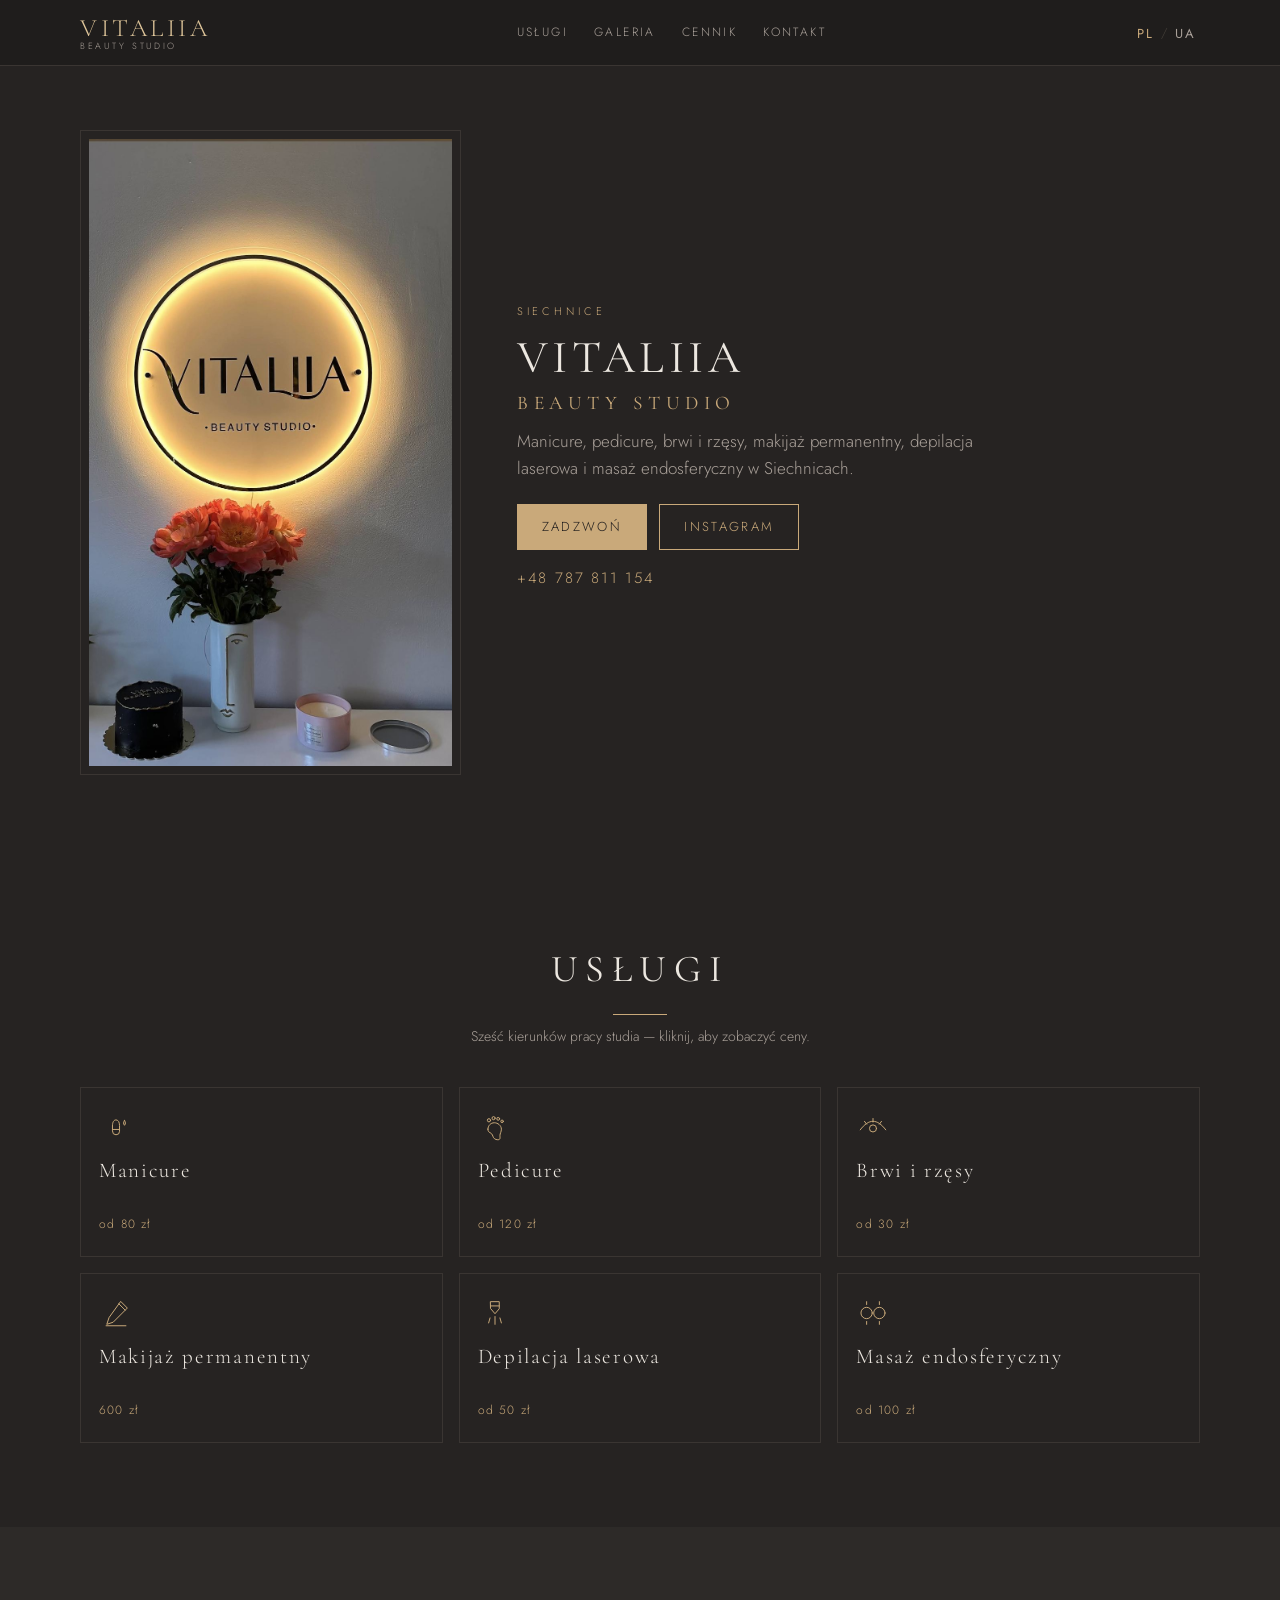
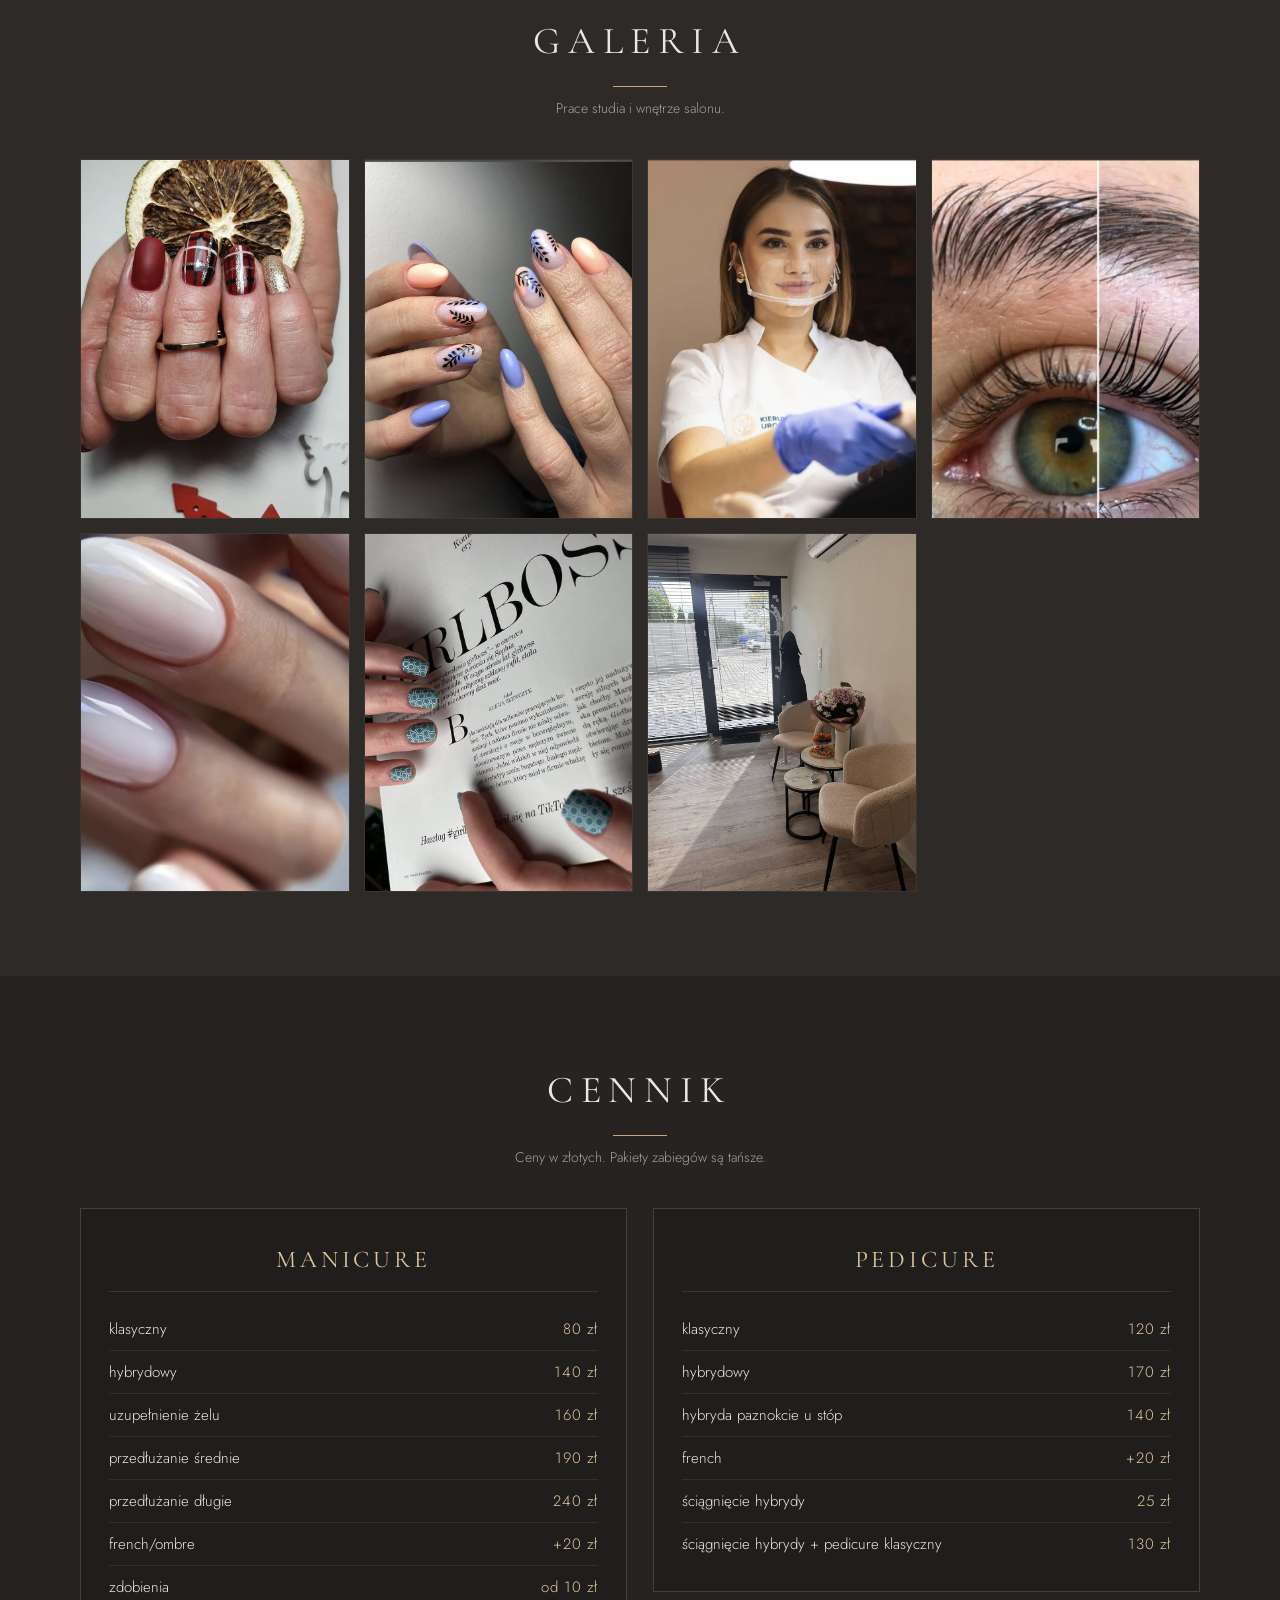
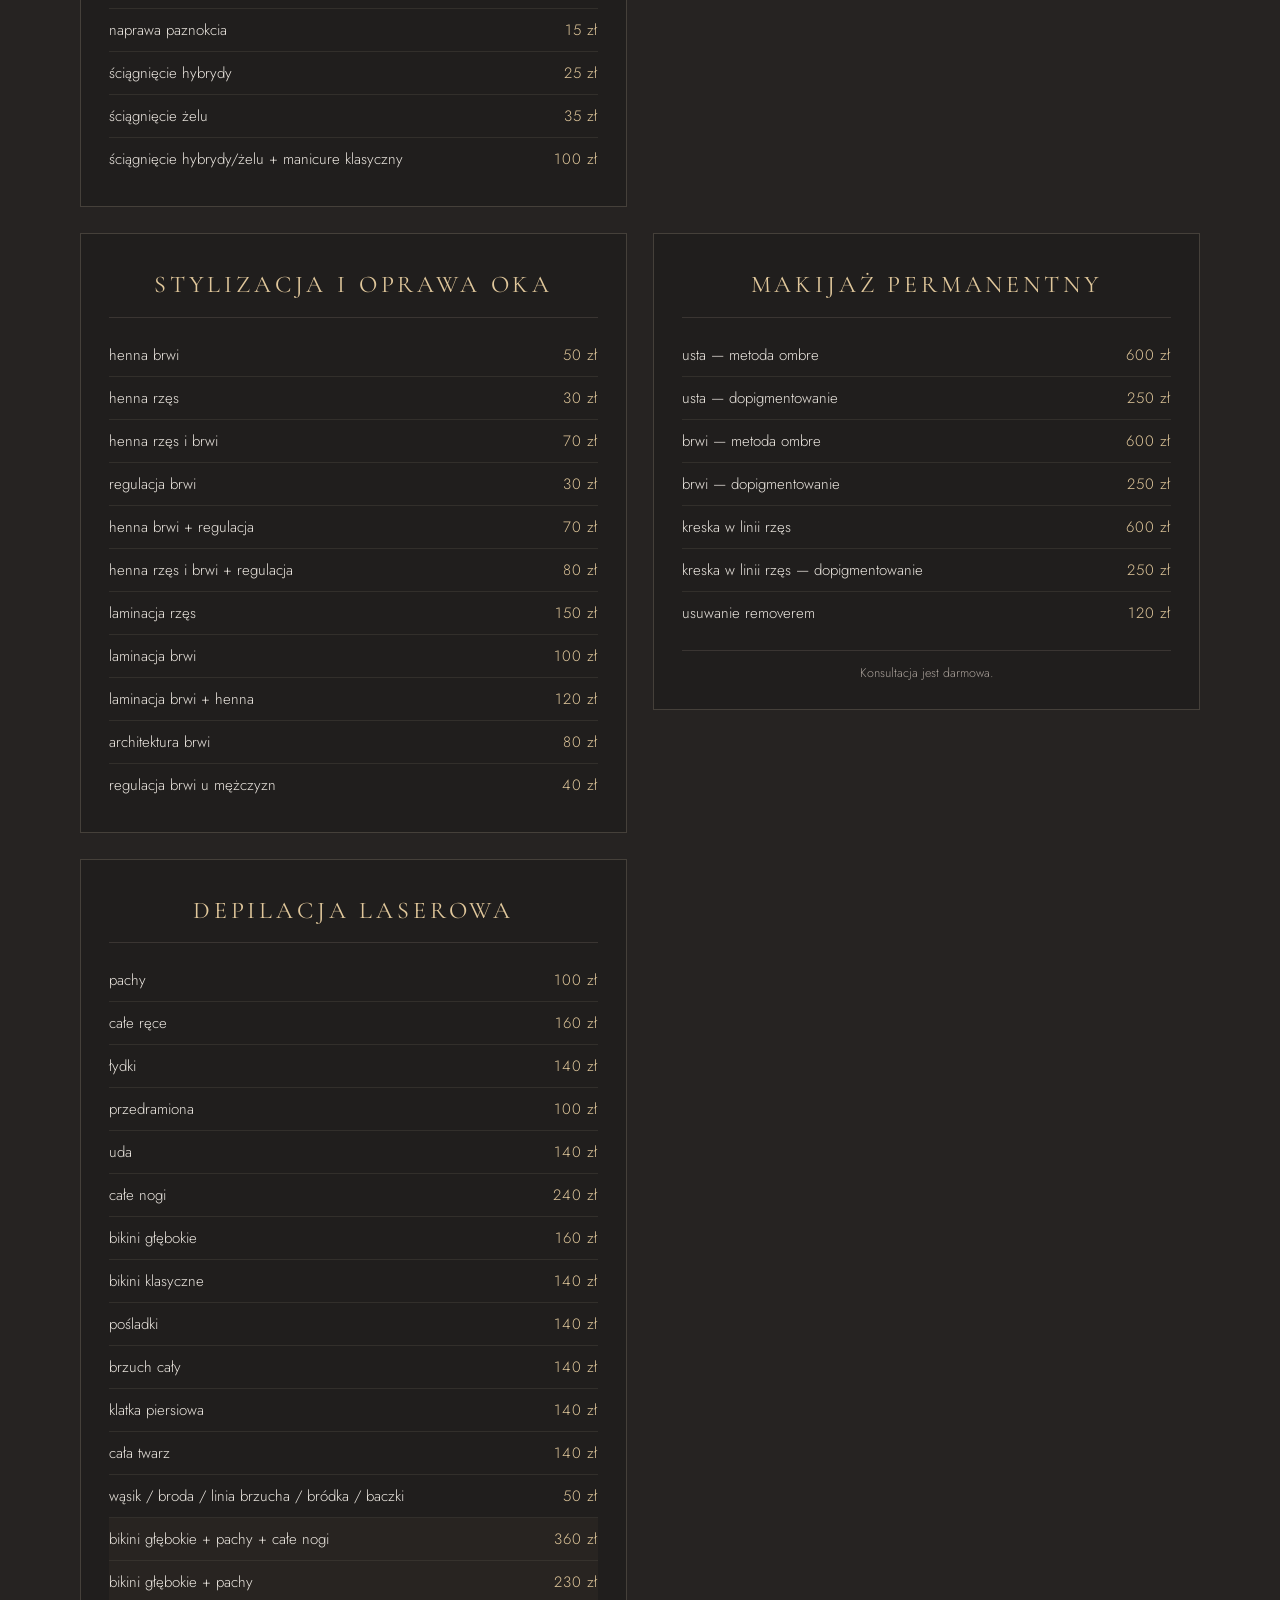
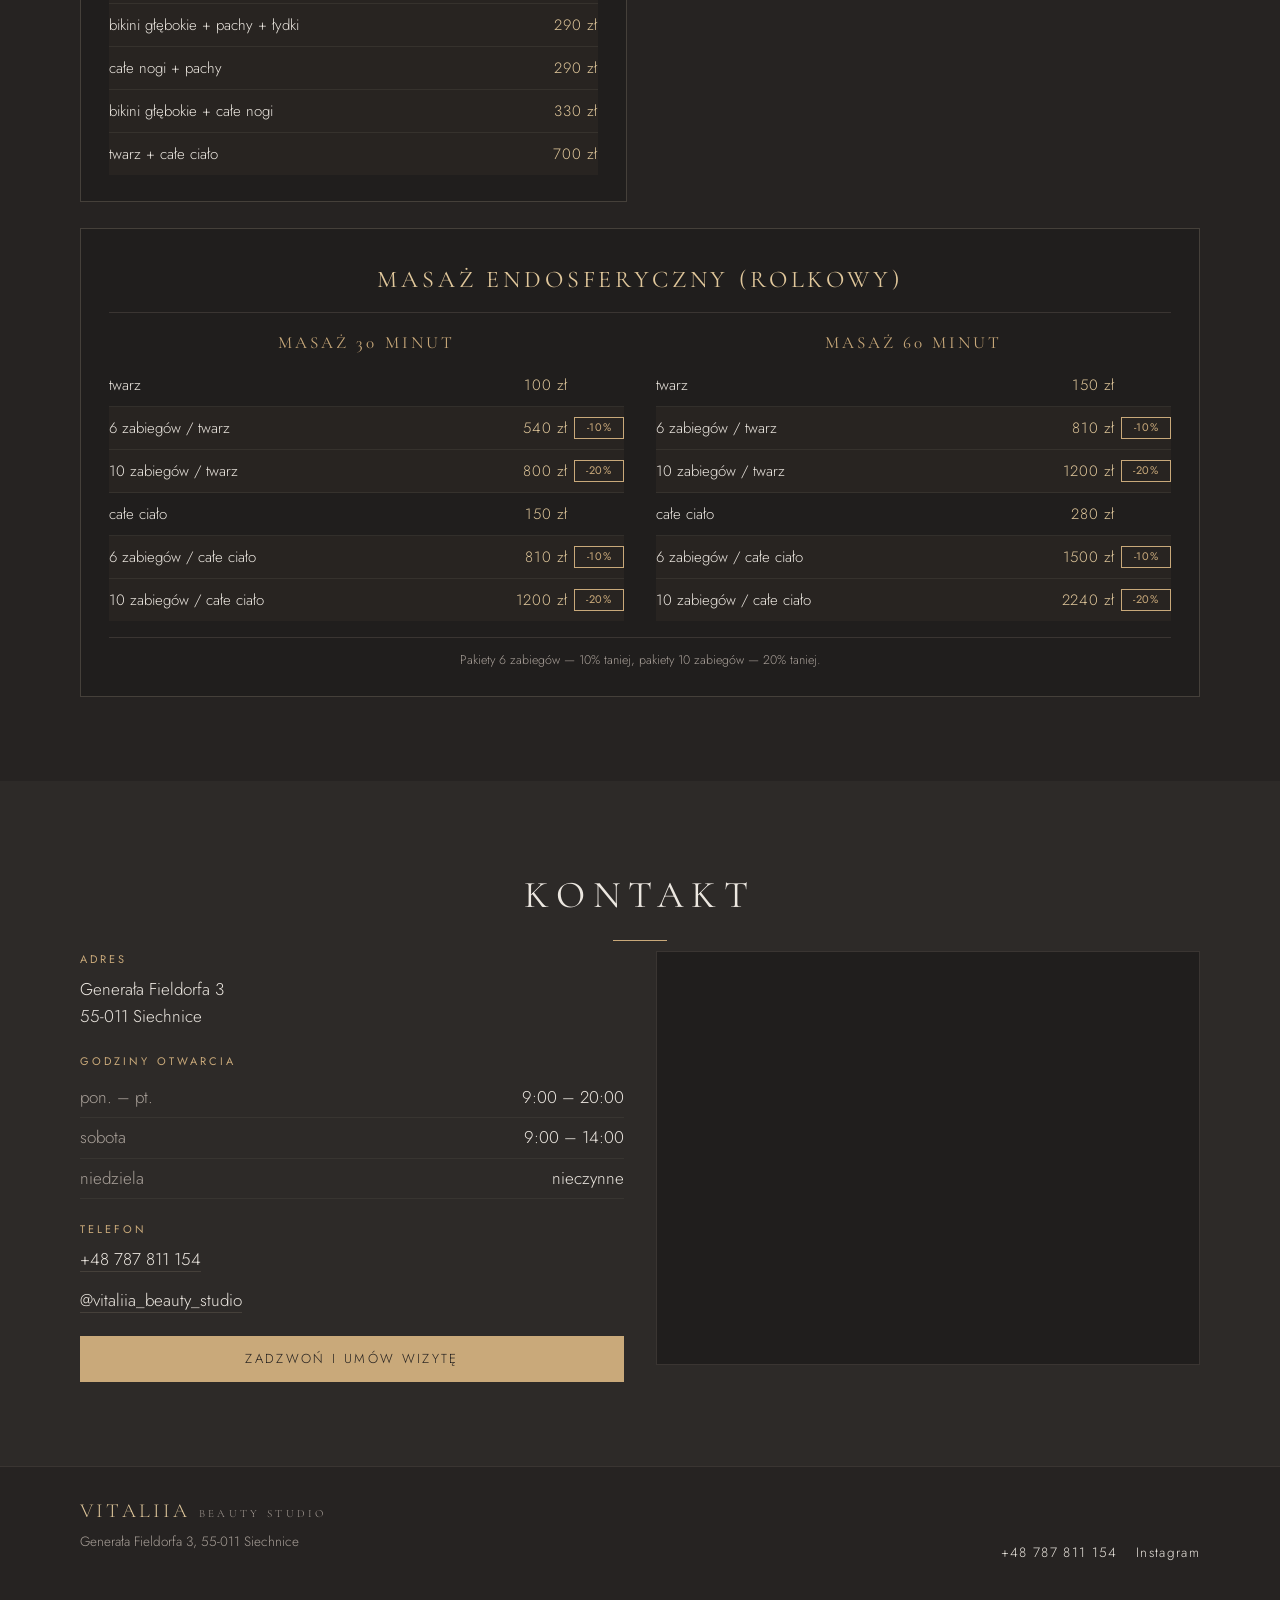
==== index.html @ c1a6ae88 "Point link preview tags at the live hosting URL og:url, og:image and twitter:image now carry the dep" ====
<!DOCTYPE html>
<html lang="pl">
<head>
<meta charset="UTF-8">
<meta name="viewport" content="width=device-width, initial-scale=1">
<meta name="robots" content="noindex, nofollow">
<title>Vitaliia beauty studio — Siechnice</title>
<meta name="description" content="Vitaliia beauty studio — manicure, pedicure, brwi i rzęsy, makijaż permanentny, depilacja laserowa i masaż endosferyczny w Siechnicach.">
<!-- ============================================================
     PODGLĄD LINKU (Instagram, WhatsApp, Messenger, Telegram)
     Adres serwisu występuje w trzech miejscach: og:url, og:image
     i twitter:image. Po zmianie domeny podmień go we wszystkich trzech —
     muszą to być pełne adresy https://, względne ścieżki nie działają
     w komunikatorach.
     ============================================================ -->
<meta property="og:type" content="website">
<meta property="og:site_name" content="Vitaliia beauty studio">
<meta property="og:locale" content="pl_PL">
<meta property="og:locale:alternate" content="uk_UA">
<meta property="og:title" content="Vitaliia beauty studio — Siechnice">
<meta property="og:description" content="Manicure, pedicure, brwi i rzęsy, makijaż permanentny, depilacja laserowa i masaż endosferyczny. Pełny cennik, godziny otwarcia i dojazd.">
<meta property="og:url" content="https://boisterous-kringle-4b441f.netlify.app/">
<meta property="og:image" content="https://boisterous-kringle-4b441f.netlify.app/img/og.jpg">
<meta property="og:image:type" content="image/jpeg">
<meta property="og:image:width" content="1200">
<meta property="og:image:height" content="630">
<meta property="og:image:alt" content="Vitaliia beauty studio — Siechnice">
<meta name="twitter:card" content="summary_large_image">
<meta name="twitter:title" content="Vitaliia beauty studio — Siechnice">
<meta name="twitter:description" content="Manicure, pedicure, brwi i rzęsy, makijaż permanentny, depilacja laserowa i masaż endosferyczny. Pełny cennik, godziny otwarcia i dojazd.">
<meta name="twitter:image" content="https://boisterous-kringle-4b441f.netlify.app/img/og.jpg">

<link rel="icon" href="img/favicon.png" sizes="any">
<link rel="apple-touch-icon" href="img/favicon.png">

<link rel="preconnect" href="https://fonts.googleapis.com">
<link rel="preconnect" href="https://fonts.gstatic.com" crossorigin>
<link href="https://fonts.googleapis.com/css2?family=Cormorant+Garamond:wght@300;400;500;600&family=Jost:wght@300;400;500&display=swap" rel="stylesheet">
<link rel="stylesheet" href="style.css">
</head>
<body>

<header class="site-header">
  <div class="container header-inner">
    <a class="brand" href="#top">
      <span class="brand-name">Vitaliia</span>
      <span class="brand-sub">beauty studio</span>
    </a>

    <nav class="main-nav">
      <a href="#uslugi" data-i18n="nav_services">Usługi</a>
      <a href="#galeria" data-i18n="nav_gallery">Galeria</a>
      <a href="#cennik" data-i18n="nav_pricing">Cennik</a>
      <a href="#kontakt" data-i18n="nav_contact">Kontakt</a>
    </nav>

    <div class="lang-switch" role="group" aria-label="Język / Мова">
      <button type="button" class="lang-btn" data-lang="pl">PL</button>
      <span class="lang-sep">/</span>
      <button type="button" class="lang-btn" data-lang="ua">UA</button>
    </div>
  </div>
</header>

<main id="top">

  <!-- HERO -->
  <section class="hero">
    <div class="container hero-inner">
      <div class="hero-figure">
        <img src="img/hero-logo.jpg" alt="Vitaliia beauty studio" width="900" height="1555" fetchpriority="high">
      </div>
      <div class="hero-text">
        <p class="eyebrow" data-i18n="hero_eyebrow">Siechnice</p>
        <h1 class="hero-title">Vitaliia <span>beauty studio</span></h1>
        <p class="hero-sub" data-i18n="hero_sub">Manicure, pedicure, brwi i rzęsy, makijaż permanentny, depilacja laserowa i masaż endosferyczny w Siechnicach.</p>
        <div class="hero-actions">
          <a class="btn btn-solid" href="tel:+48787811154" data-i18n="btn_call">Zadzwoń</a>
          <a class="btn btn-ghost" href="https://instagram.com/vitaliia_beauty_studio" target="_blank" rel="noopener">Instagram</a>
        </div>
        <p class="hero-phone"><a href="tel:+48787811154">+48 787 811 154</a></p>
      </div>
    </div>
  </section>

  <!-- USŁUGI -->
  <section id="uslugi" class="section">
    <div class="container">
      <h2 class="section-title" data-i18n="services_title">Usługi</h2>
      <p class="section-lead" data-i18n="services_lead">Pięć kierunków pracy studia — kliknij, aby zobaczyć ceny.</p>

      <ul class="service-grid">
        <li><a class="service-card" href="#cennik-manicure">
          <svg viewBox="0 0 48 48" aria-hidden="true"><path d="M19 22c0-5 2-8 5-8s5 3 5 8v8a5 5 0 0 1-10 0Z"/><path d="M19.4 27.5h9.2"/><path d="M36 15c1.8 2.2 1.8 4.4 0 6.6-1.8-2.2-1.8-4.4 0-6.6Z"/></svg>
          <span class="service-name" data-i18n="cat_manicure">Manicure</span>
          <span class="service-meta" data-i18n="cat_manicure_meta">od 80 zł</span>
        </a></li>
        <li><a class="service-card" href="#cennik-pedicure">
          <svg viewBox="0 0 48 48" aria-hidden="true"><path d="M14 27c0-5 4-9 9-9s10 4 10 9c0 4-2 6-2 9s1 6-3 6-6-2-7-5-2-4-4-5-3-2-3-5Z"/><circle cx="15.5" cy="14.5" r="2.3"/><circle cx="22" cy="11.5" r="2.2"/><circle cx="28.5" cy="12.5" r="2"/><circle cx="34" cy="16" r="1.8"/></svg>
          <span class="service-name" data-i18n="cat_pedicure">Pedicure</span>
          <span class="service-meta" data-i18n="cat_pedicure_meta">od 120 zł</span>
        </a></li>
        <li><a class="service-card" href="#cennik-oko">
          <svg viewBox="0 0 48 48" aria-hidden="true"><path d="M6 28c6-8 12-12 18-12s12 4 18 12"/><circle cx="24" cy="26" r="5"/><path d="M12 16l3 4M24 12v5M36 16l-3 4"/></svg>
          <span class="service-name" data-i18n="cat_oko">Brwi i rzęsy</span>
          <span class="service-meta" data-i18n="cat_oko_meta">od 30 zł</span>
        </a></li>
        <li><a class="service-card" href="#cennik-pmu">
          <svg viewBox="0 0 48 48" aria-hidden="true"><path d="M31 8l9 9-20 20-9 3 3-9Z"/><path d="M28 11l9 9"/><path d="M10 42h28"/></svg>
          <span class="service-name" data-i18n="cat_pmu">Makijaż permanentny</span>
          <span class="service-meta" data-i18n="cat_pmu_meta">600 zł</span>
        </a></li>
        <li><a class="service-card" href="#cennik-laser">
          <svg viewBox="0 0 48 48" aria-hidden="true"><path d="M18 8h12v10l-6 7-6-7Z"/><path d="M18 14h12"/><path d="M24 29v11"/><path d="M17 31l-2 7"/><path d="M31 31l2 7"/></svg>
          <span class="service-name" data-i18n="cat_laser">Depilacja laserowa</span>
          <span class="service-meta" data-i18n="cat_laser_meta">od 50 zł</span>
        </a></li>
        <li><a class="service-card" href="#cennik-masaz">
          <svg viewBox="0 0 48 48" aria-hidden="true"><circle cx="15" cy="24" r="8"/><circle cx="33" cy="24" r="8"/><path d="M15 12v-4M33 12v-4M15 40v-4M33 40v-4"/></svg>
          <span class="service-name" data-i18n="cat_masaz">Masaż endosferyczny</span>
          <span class="service-meta" data-i18n="cat_masaz_meta">od 100 zł</span>
        </a></li>
      </ul>
    </div>
  </section>

  <!-- GALERIA -->
  <section id="galeria" class="section section-alt">
    <div class="container">
      <h2 class="section-title" data-i18n="gallery_title">Galeria</h2>
      <p class="section-lead" data-i18n="gallery_lead">Prace studia i wnętrze salonu.</p>
      <div class="gallery" id="gallery"></div>
    </div>
  </section>

  <!-- CENNIK -->
  <section id="cennik" class="section">
    <div class="container">
      <h2 class="section-title" data-i18n="pricing_title">Cennik</h2>
      <p class="section-lead" data-i18n="pricing_lead">Ceny w złotych. Pakiety zabiegów są tańsze.</p>

      <div class="price-columns">

        <!-- MANICURE -->
        <div class="price-card" id="cennik-manicure">
          <h3 class="price-card-title" data-i18n="cat_manicure">Manicure</h3>
          <dl class="price-list">
            <div class="price-row"><dt data-i18n="m_klasyczny">klasyczny</dt><dd>80 zł</dd></div>
            <div class="price-row"><dt data-i18n="m_hybrydowy">hybrydowy</dt><dd>140 zł</dd></div>
            <div class="price-row"><dt data-i18n="m_uzup">uzupełnienie żelu</dt><dd>160 zł</dd></div>
            <div class="price-row"><dt data-i18n="m_prz_sred">przedłużanie średnie</dt><dd>190 zł</dd></div>
            <div class="price-row"><dt data-i18n="m_prz_dlug">przedłużanie długie</dt><dd>240 zł</dd></div>
            <div class="price-row"><dt data-i18n="m_french">french/ombre</dt><dd>+20 zł</dd></div>
            <div class="price-row"><dt data-i18n="m_zdobienia">zdobienia</dt><dd data-i18n="p_od10">od 10 zł</dd></div>
            <div class="price-row"><dt data-i18n="m_naprawa">naprawa paznokcia</dt><dd>15 zł</dd></div>
            <div class="price-row"><dt data-i18n="m_sc_hyb">ściągnięcie hybrydy</dt><dd>25 zł</dd></div>
            <div class="price-row"><dt data-i18n="m_sc_zel">ściągnięcie żelu</dt><dd>35 zł</dd></div>
            <div class="price-row"><dt data-i18n="m_sc_plus">ściągnięcie hybrydy/żelu + manicure klasyczny</dt><dd>100 zł</dd></div>
          </dl>
        </div>

        <!-- PEDICURE -->
        <div class="price-card" id="cennik-pedicure">
          <h3 class="price-card-title" data-i18n="cat_pedicure">Pedicure</h3>
          <dl class="price-list">
            <div class="price-row"><dt data-i18n="p_klasyczny">klasyczny</dt><dd>120 zł</dd></div>
            <div class="price-row"><dt data-i18n="p_hybrydowy">hybrydowy</dt><dd>170 zł</dd></div>
            <div class="price-row"><dt data-i18n="p_hyb_stopy">hybryda paznokcie u stóp</dt><dd>140 zł</dd></div>
            <div class="price-row"><dt data-i18n="p_french">french</dt><dd>+20 zł</dd></div>
            <div class="price-row"><dt data-i18n="p_sc_hyb">ściągnięcie hybrydy</dt><dd>25 zł</dd></div>
            <div class="price-row"><dt data-i18n="p_sc_plus">ściągnięcie hybrydy + pedicure klasyczny</dt><dd>130 zł</dd></div>
          </dl>
        </div>

        <!-- STYLIZACJA I OPRAWA OKA -->
        <div class="price-card" id="cennik-oko">
          <h3 class="price-card-title" data-i18n="cat_oko_full">Stylizacja i oprawa oka</h3>
          <dl class="price-list">
            <div class="price-row"><dt data-i18n="o_henna_brwi">henna brwi</dt><dd>50 zł</dd></div>
            <div class="price-row"><dt data-i18n="o_henna_rzes">henna rzęs</dt><dd>30 zł</dd></div>
            <div class="price-row"><dt data-i18n="o_henna_oba">henna rzęs i brwi</dt><dd>70 zł</dd></div>
            <div class="price-row"><dt data-i18n="o_regulacja">regulacja brwi</dt><dd>30 zł</dd></div>
            <div class="price-row"><dt data-i18n="o_henna_reg">henna brwi + regulacja</dt><dd>70 zł</dd></div>
            <div class="price-row"><dt data-i18n="o_henna_oba_reg">henna rzęs i brwi + regulacja</dt><dd>80 zł</dd></div>
            <div class="price-row"><dt data-i18n="o_lam_rzes">laminacja rzęs</dt><dd>150 zł</dd></div>
            <div class="price-row"><dt data-i18n="o_lam_brwi">laminacja brwi</dt><dd>100 zł</dd></div>
            <div class="price-row"><dt data-i18n="o_lam_henna">laminacja brwi + henna</dt><dd>120 zł</dd></div>
            <div class="price-row"><dt data-i18n="o_architektura">architektura brwi</dt><dd>80 zł</dd></div>
            <div class="price-row"><dt data-i18n="o_meskie">regulacja brwi u mężczyzn</dt><dd>40 zł</dd></div>
          </dl>
        </div>

        <!-- MAKIJAŻ PERMANENTNY -->
        <div class="price-card" id="cennik-pmu">
          <h3 class="price-card-title" data-i18n="cat_pmu">Makijaż permanentny</h3>
          <dl class="price-list">
            <div class="price-row"><dt data-i18n="pm_usta_ombre">usta — metoda ombre</dt><dd>600 zł</dd></div>
            <div class="price-row"><dt data-i18n="pm_usta_dop">usta — dopigmentowanie</dt><dd>250 zł</dd></div>
            <div class="price-row"><dt data-i18n="pm_brwi_ombre">brwi — metoda ombre</dt><dd>600 zł</dd></div>
            <div class="price-row"><dt data-i18n="pm_brwi_dop">brwi — dopigmentowanie</dt><dd>250 zł</dd></div>
            <div class="price-row"><dt data-i18n="pm_kreska">kreska w linii rzęs</dt><dd>600 zł</dd></div>
            <div class="price-row"><dt data-i18n="pm_kreska_dop">kreska w linii rzęs — dopigmentowanie</dt><dd>250 zł</dd></div>
            <div class="price-row"><dt data-i18n="pm_usuwanie">usuwanie removerem</dt><dd>120 zł</dd></div>
          </dl>
          <p class="price-note" data-i18n="pm_konsultacja">Konsultacja jest darmowa.</p>
        </div>

        <!-- DEPILACJA LASEROWA -->
        <div class="price-card" id="cennik-laser">
          <h3 class="price-card-title" data-i18n="cat_laser">Depilacja laserowa</h3>
          <dl class="price-list">
            <div class="price-row"><dt data-i18n="l_pachy">pachy</dt><dd>100 zł</dd></div>
            <div class="price-row"><dt data-i18n="l_rece">całe ręce</dt><dd>160 zł</dd></div>
            <div class="price-row"><dt data-i18n="l_lydki">łydki</dt><dd>140 zł</dd></div>
            <div class="price-row"><dt data-i18n="l_przedramiona">przedramiona</dt><dd>100 zł</dd></div>
            <div class="price-row"><dt data-i18n="l_uda">uda</dt><dd>140 zł</dd></div>
            <div class="price-row"><dt data-i18n="l_nogi">całe nogi</dt><dd>240 zł</dd></div>
            <div class="price-row"><dt data-i18n="l_bikini_gl">bikini głębokie</dt><dd>160 zł</dd></div>
            <div class="price-row"><dt data-i18n="l_bikini_kl">bikini klasyczne</dt><dd>140 zł</dd></div>
            <div class="price-row"><dt data-i18n="l_posladki">pośladki</dt><dd>140 zł</dd></div>
            <div class="price-row"><dt data-i18n="l_brzuch">brzuch cały</dt><dd>140 zł</dd></div>
            <div class="price-row"><dt data-i18n="l_klatka">klatka piersiowa</dt><dd>140 zł</dd></div>
            <div class="price-row"><dt data-i18n="l_twarz">cała twarz</dt><dd>140 zł</dd></div>
            <div class="price-row"><dt data-i18n="l_wasik">wąsik / broda / linia brzucha / bródka / baczki</dt><dd>50 zł</dd></div>
            <div class="price-row is-package"><dt data-i18n="l_pak1">bikini głębokie + pachy + całe nogi</dt><dd>360 zł</dd></div>
            <div class="price-row is-package"><dt data-i18n="l_pak2">bikini głębokie + pachy</dt><dd>230 zł</dd></div>
            <div class="price-row is-package"><dt data-i18n="l_pak3">bikini głębokie + pachy + łydki</dt><dd>290 zł</dd></div>
            <div class="price-row is-package"><dt data-i18n="l_pak4">całe nogi + pachy</dt><dd>290 zł</dd></div>
            <div class="price-row is-package"><dt data-i18n="l_pak5">bikini głębokie + całe nogi</dt><dd>330 zł</dd></div>
            <div class="price-row is-package"><dt data-i18n="l_pak6">twarz + całe ciało</dt><dd>700 zł</dd></div>
          </dl>
        </div>

        <!-- MASAŻ ENDOSFERYCZNY -->
        <div class="price-card price-card-wide" id="cennik-masaz">
          <h3 class="price-card-title" data-i18n="cat_masaz_full">Masaż endosferyczny (rolkowy)</h3>

          <div class="price-subgroups">
            <div class="price-subgroup">
              <h4 class="price-sub-title" data-i18n="mas_30">Masaż 30 minut</h4>
              <dl class="price-list">
                <div class="price-row"><dt data-i18n="mas_twarz">twarz</dt><dd>100 zł</dd></div>
                <div class="price-row is-package"><dt data-i18n="mas_6_twarz">6 zabiegów / twarz</dt><dd>540 zł <b class="save">-10%</b></dd></div>
                <div class="price-row is-package"><dt data-i18n="mas_10_twarz">10 zabiegów / twarz</dt><dd>800 zł <b class="save">-20%</b></dd></div>
                <div class="price-row"><dt data-i18n="mas_cialo">całe ciało</dt><dd>150 zł</dd></div>
                <div class="price-row is-package"><dt data-i18n="mas_6_cialo">6 zabiegów / całe ciało</dt><dd>810 zł <b class="save">-10%</b></dd></div>
                <div class="price-row is-package"><dt data-i18n="mas_10_cialo">10 zabiegów / całe ciało</dt><dd>1200 zł <b class="save">-20%</b></dd></div>
              </dl>
            </div>

            <div class="price-subgroup">
              <h4 class="price-sub-title" data-i18n="mas_60">Masaż 60 minut</h4>
              <dl class="price-list">
                <div class="price-row"><dt data-i18n="mas_twarz">twarz</dt><dd>150 zł</dd></div>
                <div class="price-row is-package"><dt data-i18n="mas_6_twarz">6 zabiegów / twarz</dt><dd>810 zł <b class="save">-10%</b></dd></div>
                <div class="price-row is-package"><dt data-i18n="mas_10_twarz">10 zabiegów / twarz</dt><dd>1200 zł <b class="save">-20%</b></dd></div>
                <div class="price-row"><dt data-i18n="mas_cialo">całe ciało</dt><dd>280 zł</dd></div>
                <div class="price-row is-package"><dt data-i18n="mas_6_cialo">6 zabiegów / całe ciało</dt><dd>1500 zł <b class="save">-10%</b></dd></div>
                <div class="price-row is-package"><dt data-i18n="mas_10_cialo">10 zabiegów / całe ciało</dt><dd>2240 zł <b class="save">-20%</b></dd></div>
              </dl>
            </div>
          </div>

          <p class="price-note" data-i18n="mas_note">Pakiety 6 zabiegów — 10% taniej, pakiety 10 zabiegów — 20% taniej.</p>
        </div>

      </div>
    </div>
  </section>

  <!-- KONTAKT -->
  <section id="kontakt" class="section section-alt">
    <div class="container">
      <h2 class="section-title" data-i18n="contact_title">Kontakt</h2>

      <div class="contact-grid">
        <div class="contact-info">
          <div class="contact-block">
            <h3 class="contact-label" data-i18n="contact_address">Adres</h3>
            <p>Generała Fieldorfa 3<br>55-011 Siechnice</p>
          </div>

          <div class="contact-block">
            <h3 class="contact-label" data-i18n="contact_hours">Godziny otwarcia</h3>
            <dl class="hours">
              <div class="hours-row"><dt data-i18n="day_mon_fri">pon. – pt.</dt><dd>9:00 – 20:00</dd></div>
              <div class="hours-row"><dt data-i18n="day_sat">sobota</dt><dd>9:00 – 14:00</dd></div>
              <div class="hours-row"><dt data-i18n="day_sun">niedziela</dt><dd data-i18n="closed">nieczynne</dd></div>
            </dl>
          </div>

          <div class="contact-block">
            <h3 class="contact-label" data-i18n="contact_phone">Telefon</h3>
            <p><a class="contact-link" href="tel:+48787811154">+48 787 811 154</a></p>
            <p><a class="contact-link" href="https://instagram.com/vitaliia_beauty_studio" target="_blank" rel="noopener">@vitaliia_beauty_studio</a></p>
          </div>

          <a class="btn btn-solid btn-block" href="tel:+48787811154" data-i18n="btn_call_book">Zadzwoń i umów wizytę</a>
        </div>

        <div class="map-wrap">
          <iframe
            title="Generała Fieldorfa 3, 55-011 Siechnice"
            src="https://www.google.com/maps?q=Genera%C5%82a%20Fieldorfa%203%2C%2055-011%20Siechnice&hl=pl&z=16&output=embed"
            loading="lazy" referrerpolicy="no-referrer-when-downgrade"></iframe>
        </div>
      </div>
    </div>
  </section>

</main>

<footer class="site-footer">
  <div class="container footer-inner">
    <div>
      <p class="footer-brand">Vitaliia <span>beauty studio</span></p>
      <p>Generała Fieldorfa 3, 55-011 Siechnice</p>
    </div>
    <div class="footer-links">
      <a href="tel:+48787811154">+48 787 811 154</a>
      <a href="https://instagram.com/vitaliia_beauty_studio" target="_blank" rel="noopener">Instagram</a>
    </div>
  </div>
</footer>

<a class="sticky-call" href="tel:+48787811154" data-i18n="btn_call">Zadzwoń</a>

<div class="lightbox" id="lightbox" hidden role="dialog" aria-modal="true">
  <button class="lb-close" id="lbClose" type="button" aria-label="Zamknij">&times;</button>
  <button class="lb-nav lb-prev" id="lbPrev" type="button" aria-label="Poprzednie">&#8249;</button>
  <button class="lb-nav lb-next" id="lbNext" type="button" aria-label="Następne">&#8250;</button>
  <div class="lb-stage" id="lbStage"><img id="lbImg" src="" alt=""></div>
  <div class="lb-counter" id="lbCounter"></div>
</div>

<script src="app.js"></script>
</body>
</html>
---- style.css ----
/* ============================================================
   Vitaliia beauty studio — style.css
   Mobile-first. Breakpoints: 360+ / 768+ / 1024+
   ============================================================ */

:root{
  --bg:          #262322;
  --bg-alt:      #2d2a28;
  --panel:       #201e1d;
  --line:        #45403a;
  --line-soft:   #3a3532;
  --gold:        #c9a97a;
  --gold-soft:   #e0c79b;
  --text:        #ece7e0;
  --text-dim:    #a9a099;
  --serif:      "Cormorant Garamond", "Times New Roman", Georgia, serif;
  --sans:       "Jost", "Helvetica Neue", Arial, sans-serif;
  --container:   1200px;
  --gutter:      16px;
  --header-h:    58px;
}

*,*::before,*::after{ box-sizing:border-box; }

html{
  -webkit-text-size-adjust:100%;
  scroll-behavior:smooth;
  scroll-padding-top:calc(var(--header-h) + 12px);
}

body{
  margin:0;
  background:var(--bg);
  color:var(--text);
  font-family:var(--sans);
  font-weight:300;
  font-size:16px;
  line-height:1.6;
  overflow-x:hidden;
}

img{ max-width:100%; height:auto; display:block; }
a{ color:inherit; text-decoration:none; }
p{ margin:0 0 .8em; }

.container{
  width:100%;
  max-width:var(--container);
  margin:0 auto;
  padding-inline:var(--gutter);
}

/* ---------- header ---------- */

.site-header{
  position:fixed;
  inset:0 0 auto 0;
  z-index:60;
  height:var(--header-h);
  background:rgba(32,30,29,.96);
  border-bottom:1px solid var(--line-soft);
}

.header-inner{
  height:var(--header-h);
  display:flex;
  align-items:center;
  justify-content:space-between;
  gap:12px;
}

.brand{ display:flex; flex-direction:column; line-height:1.05; min-width:0; }
.brand-name{
  font-family:var(--serif);
  font-size:22px;
  letter-spacing:.14em;
  text-transform:uppercase;
  color:var(--gold-soft);
}
.brand-sub{
  font-size:8.5px;
  letter-spacing:.3em;
  text-transform:uppercase;
  color:var(--text-dim);
}

.main-nav{ display:none; }

.lang-switch{ display:flex; align-items:center; gap:4px; flex:none; }
.lang-btn{
  appearance:none;
  background:none;
  border:0;
  padding:6px 4px;
  font-family:var(--sans);
  font-size:13px;
  letter-spacing:.14em;
  color:var(--text-dim);
  cursor:pointer;
}
.lang-btn.is-active{ color:var(--gold); }
.lang-sep{ color:var(--line); font-size:13px; }

/* ---------- buttons ---------- */

.btn{
  display:inline-flex;
  align-items:center;
  justify-content:center;
  min-height:46px;
  padding:0 24px;
  border:1px solid var(--gold);
  font-size:13px;
  letter-spacing:.18em;
  text-transform:uppercase;
  white-space:nowrap;
  transition:background-color .18s, color .18s;
}
.btn-solid{ background:var(--gold); color:#221f1e; }
.btn-solid:hover{ background:var(--gold-soft); }
.btn-ghost{ color:var(--gold); }
.btn-ghost:hover{ background:rgba(201,169,122,.12); }
.btn-block{ display:flex; width:100%; }

/* ---------- hero ---------- */

.hero{ padding-top:calc(var(--header-h) + 28px); padding-bottom:36px; }
.hero-inner{ display:flex; flex-direction:column; gap:26px; }

.hero-figure{ border:1px solid var(--line-soft); padding:8px; }
.hero-figure img{ width:100%; }

.hero-text{ text-align:center; }

.eyebrow{
  font-size:11px;
  letter-spacing:.35em;
  text-transform:uppercase;
  color:var(--gold);
  margin-bottom:12px;
}

.hero-title{
  font-family:var(--serif);
  font-weight:400;
  font-size:clamp(32px,10vw,46px);
  line-height:1.1;
  letter-spacing:.1em;
  text-transform:uppercase;
  margin:0 0 14px;
  color:var(--text);
}
.hero-title span{
  display:block;
  font-size:.42em;
  letter-spacing:.3em;
  color:var(--gold);
  margin-top:10px;
}

.hero-sub{
  color:var(--text-dim);
  max-width:46ch;
  margin-inline:auto;
  margin-bottom:22px;
}

.hero-actions{ display:flex; flex-direction:column; gap:12px; }
.hero-phone{
  margin-top:16px;
  font-size:15px;
  letter-spacing:.12em;
  color:var(--gold);
}

/* ---------- sections ---------- */

.section{ padding:44px 0; }
.section-alt{ background:var(--bg-alt); }

.section-title{
  font-family:var(--serif);
  font-weight:400;
  font-size:clamp(26px,7vw,38px);
  letter-spacing:.2em;
  text-transform:uppercase;
  text-align:center;
  margin:0 0 10px;
}
.section-title::after{
  content:"";
  display:block;
  width:54px;
  height:1px;
  background:var(--gold);
  margin:14px auto 0;
}
.section-lead{
  text-align:center;
  color:var(--text-dim);
  font-size:14px;
  max-width:56ch;
  margin:0 auto 28px;
}

/* ---------- services ---------- */

.service-grid{
  list-style:none;
  margin:0;
  padding:0;
  display:grid;
  grid-template-columns:1fr;
  gap:12px;
}

.service-card{
  display:flex;
  align-items:center;
  gap:14px;
  min-height:74px;
  padding:14px 16px;
  border:1px solid var(--line-soft);
  transition:border-color .18s, background-color .18s;
}
.service-card:hover{ border-color:var(--gold); background:rgba(201,169,122,.05); }

.service-card svg{
  flex:none;
  width:30px;
  height:30px;
  fill:none;
  stroke:var(--gold);
  stroke-width:1.4;
  stroke-linecap:round;
  stroke-linejoin:round;
}

.service-name{
  font-family:var(--serif);
  font-size:20px;
  letter-spacing:.08em;
  flex:1 1 auto;
  min-width:0;
}
.service-meta{
  flex:none;
  font-size:12px;
  letter-spacing:.1em;
  color:var(--gold);
  white-space:nowrap;
}

/* ---------- gallery ---------- */

.gallery{
  display:grid;
  grid-template-columns:repeat(2,1fr);
  gap:8px;
}

.gallery-item{
  position:relative;
  display:block;
  width:100%;
  padding:0;
  border:1px solid var(--line-soft);
  background:var(--panel);
  aspect-ratio:3/4;
  overflow:hidden;
  cursor:pointer;
}
.gallery-item img{
  width:100%;
  height:100%;
  object-fit:cover;
  transition:opacity .2s;
}
.gallery-item:hover img{ opacity:.85; }

.gallery-item:last-child:nth-child(odd){
  grid-column:span 2;
  aspect-ratio:4/3;
}

.gallery-empty{
  grid-column:1/-1;
  text-align:center;
  color:var(--text-dim);
  font-size:14px;
  padding:20px 0;
}

/* ---------- lightbox ---------- */

.lightbox{
  position:fixed;
  inset:0;
  z-index:100;
  background:rgba(18,17,16,.96);
  display:flex;
  align-items:center;
  justify-content:center;
}
.lightbox[hidden]{ display:none; }

.lb-stage{
  width:100%;
  height:100%;
  display:flex;
  align-items:center;
  justify-content:center;
  padding:56px 12px;
  touch-action:pan-y;
}
.lb-stage img{
  max-width:100%;
  max-height:100%;
  object-fit:contain;
  user-select:none;
  -webkit-user-drag:none;
}

.lb-close,.lb-nav{
  position:absolute;
  z-index:2;
  appearance:none;
  background:rgba(38,35,34,.85);
  border:1px solid var(--line);
  color:var(--gold-soft);
  cursor:pointer;
  line-height:1;
}
.lb-close{ top:10px; right:10px; width:42px; height:42px; font-size:26px; }
.lb-nav{ top:50%; transform:translateY(-50%); width:42px; height:56px; font-size:30px; }
.lb-prev{ left:8px; }
.lb-next{ right:8px; }

.lb-counter{
  position:absolute;
  bottom:14px;
  left:0;
  right:0;
  text-align:center;
  font-size:12px;
  letter-spacing:.2em;
  color:var(--text-dim);
}

/* ---------- cennik ---------- */

.price-columns{
  display:grid;
  grid-template-columns:1fr;
  gap:16px;
}

.price-card{
  border:1px solid var(--line);
  padding:20px 14px 18px;
  background:var(--panel);
}

.price-card-title{
  font-family:var(--serif);
  font-weight:400;
  font-size:22px;
  letter-spacing:.16em;
  text-transform:uppercase;
  color:var(--gold-soft);
  text-align:center;
  margin:0 0 16px;
  padding-bottom:12px;
  border-bottom:1px solid var(--line-soft);
  overflow-wrap:break-word;
}

.price-list{ margin:0; }

.price-row{
  display:flex;
  align-items:baseline;
  gap:10px;
  padding:9px 0;
  border-bottom:1px solid rgba(69,64,58,.5);
}
.price-row:last-child{ border-bottom:0; }

.price-row dt{
  flex:1 1 auto;
  min-width:0;
  font-size:14.5px;
  color:var(--text);
  overflow-wrap:break-word;
  word-break:break-word;
  hyphens:auto;
}
.price-row dd{
  flex:0 0 auto;
  margin:0;
  text-align:right;
  font-size:14.5px;
  letter-spacing:.04em;
  color:var(--gold-soft);
  white-space:nowrap;
}

/* w cenniku masażu rezerwujemy stałą kolumnę na rabat,
   dzięki temu kwoty w obu tabelach są wyrównane do prawej */
#cennik-masaz .price-row dd{
  display:grid;
  grid-template-columns:1fr 50px;
  gap:6px;
  align-items:center;
}

.price-row .save{
  display:inline-block;
  padding:1px 0;
  text-align:center;
  border:1px solid var(--gold);
  font-size:11px;
  font-weight:400;
  letter-spacing:.06em;
  color:var(--gold);
}
.price-row.is-package{ background:rgba(201,169,122,.045); }

.price-subgroups{ display:grid; grid-template-columns:1fr; gap:22px; }

.price-sub-title{
  font-family:var(--serif);
  font-weight:400;
  font-size:17px;
  letter-spacing:.18em;
  text-transform:uppercase;
  color:var(--gold);
  text-align:center;
  margin:0 0 8px;
}

.price-note{
  margin:16px 0 0;
  padding-top:12px;
  border-top:1px solid var(--line-soft);
  font-size:12.5px;
  color:var(--text-dim);
  text-align:center;
}

/* ---------- kontakt ---------- */

.contact-grid{ display:grid; grid-template-columns:1fr; gap:24px; }

.contact-block{ margin-bottom:22px; }
.contact-label{
  font-size:11px;
  font-weight:400;
  letter-spacing:.28em;
  text-transform:uppercase;
  color:var(--gold);
  margin:0 0 8px;
}
.contact-link{ color:var(--text); border-bottom:1px solid var(--line); }
.contact-link:hover{ color:var(--gold); }

.hours{ margin:0; }
.hours-row{
  display:flex;
  justify-content:space-between;
  gap:12px;
  padding:6px 0;
  border-bottom:1px solid rgba(69,64,58,.5);
}
.hours-row dt{ color:var(--text-dim); }
.hours-row dd{ margin:0; white-space:nowrap; }

.map-wrap{
  border:1px solid var(--line-soft);
  padding:6px;
  background:var(--panel);
}
.map-wrap iframe{
  display:block;
  width:100%;
  height:260px;
  border:0;
  filter:grayscale(.35);
}

/* ---------- footer ---------- */

.site-footer{
  border-top:1px solid var(--line-soft);
  padding:28px 0 96px;
  font-size:13.5px;
  color:var(--text-dim);
}
.footer-inner{ display:flex; flex-direction:column; gap:16px; }
.footer-brand{
  font-family:var(--serif);
  font-size:20px;
  letter-spacing:.16em;
  text-transform:uppercase;
  color:var(--gold-soft);
  margin-bottom:4px;
}
.footer-brand span{ font-size:11px; letter-spacing:.3em; color:var(--text-dim); }
.footer-links{ display:flex; flex-wrap:wrap; gap:18px; }
.footer-links a{ letter-spacing:.1em; color:var(--text); }
.footer-links a:hover{ color:var(--gold); }

/* ---------- sticky call (mobile) ---------- */

.sticky-call{
  position:fixed;
  z-index:70;
  left:12px;
  right:12px;
  bottom:12px;
  display:flex;
  align-items:center;
  justify-content:center;
  min-height:50px;
  background:var(--gold);
  color:#221f1e;
  font-size:13px;
  letter-spacing:.2em;
  text-transform:uppercase;
}

/* ============================================================
   768px+ — tablet / small laptop
   ============================================================ */

@media (min-width:768px){
  :root{ --gutter:28px; --header-h:66px; }

  .main-nav{ display:flex; gap:26px; }
  .main-nav a{
    font-size:12px;
    letter-spacing:.2em;
    text-transform:uppercase;
    color:var(--text-dim);
    padding:6px 0;
    border-bottom:1px solid transparent;
  }
  .main-nav a:hover{ color:var(--gold); border-bottom-color:var(--gold); }

  .brand-name{ font-size:25px; }
  .brand-sub{ font-size:9px; }

  .hero{ padding-top:calc(var(--header-h) + 44px); padding-bottom:56px; }
  .hero-inner{ flex-direction:row; align-items:center; gap:40px; }
  .hero-figure{ flex:0 0 38%; }
  .hero-text{ flex:1 1 auto; text-align:left; }
  .hero-sub{ margin-inline:0; }
  .hero-actions{ flex-direction:row; }

  .section{ padding:64px 0; }

  .service-grid{ grid-template-columns:repeat(2,1fr); gap:14px; }
  .service-grid li:last-child:nth-child(odd){ grid-column:span 2; }

  .gallery{ grid-template-columns:repeat(3,1fr); gap:12px; }
  .gallery-item:last-child:nth-child(odd){ grid-column:auto; aspect-ratio:3/4; }

  .price-columns{ grid-template-columns:repeat(2,1fr); gap:20px; align-items:start; }
  .price-card{ padding:26px 22px 22px; }
  .price-card-wide{ grid-column:1/-1; }
  .price-subgroups{ grid-template-columns:repeat(2,1fr); gap:32px; }
  .price-row dt,.price-row dd{ font-size:15px; }

  .contact-grid{ grid-template-columns:1fr 1fr; gap:32px; align-items:start; }
  .map-wrap iframe{ height:340px; }

  .footer-inner{ flex-direction:row; justify-content:space-between; align-items:flex-end; }
  .site-footer{ padding-bottom:36px; }

  .sticky-call{ display:none; }

  .lb-close{ width:48px; height:48px; top:18px; right:18px; }
  .lb-nav{ width:52px; height:68px; }
  .lb-prev{ left:18px; }
  .lb-next{ right:18px; }
  .lb-stage{ padding:70px 80px; }
}

/* ============================================================
   1024px+ — desktop
   ============================================================ */

@media (min-width:1024px){
  :root{ --gutter:40px; }

  body{ font-size:17px; }

  .hero{ padding-top:calc(var(--header-h) + 64px); padding-bottom:80px; }
  .hero-inner{ gap:56px; }
  .hero-figure{ flex:0 0 34%; }

  .section{ padding:84px 0; }
  .section-lead{ margin-bottom:40px; }

  .service-grid{ grid-template-columns:repeat(3,1fr); gap:16px; }
  .service-grid li:last-child:nth-child(odd){ grid-column:auto; }
  .service-card{
    flex-direction:column;
    align-items:flex-start;
    justify-content:flex-start;
    min-height:170px;
    padding:22px 18px;
    gap:10px;
  }
  .service-card svg{ width:34px; height:34px; }
  .service-name{ flex:1 1 auto; font-size:21px; }

  .gallery{ grid-template-columns:repeat(4,1fr); gap:14px; }

  .price-columns{ grid-template-columns:repeat(2,1fr); gap:26px; }
  .price-card{ padding:32px 28px 26px; }
  .price-card-title{ font-size:24px; }

  .map-wrap iframe{ height:400px; }
}

@media (prefers-reduced-motion:reduce){
  html{ scroll-behavior:auto; }
  *{ transition:none !important; }
}
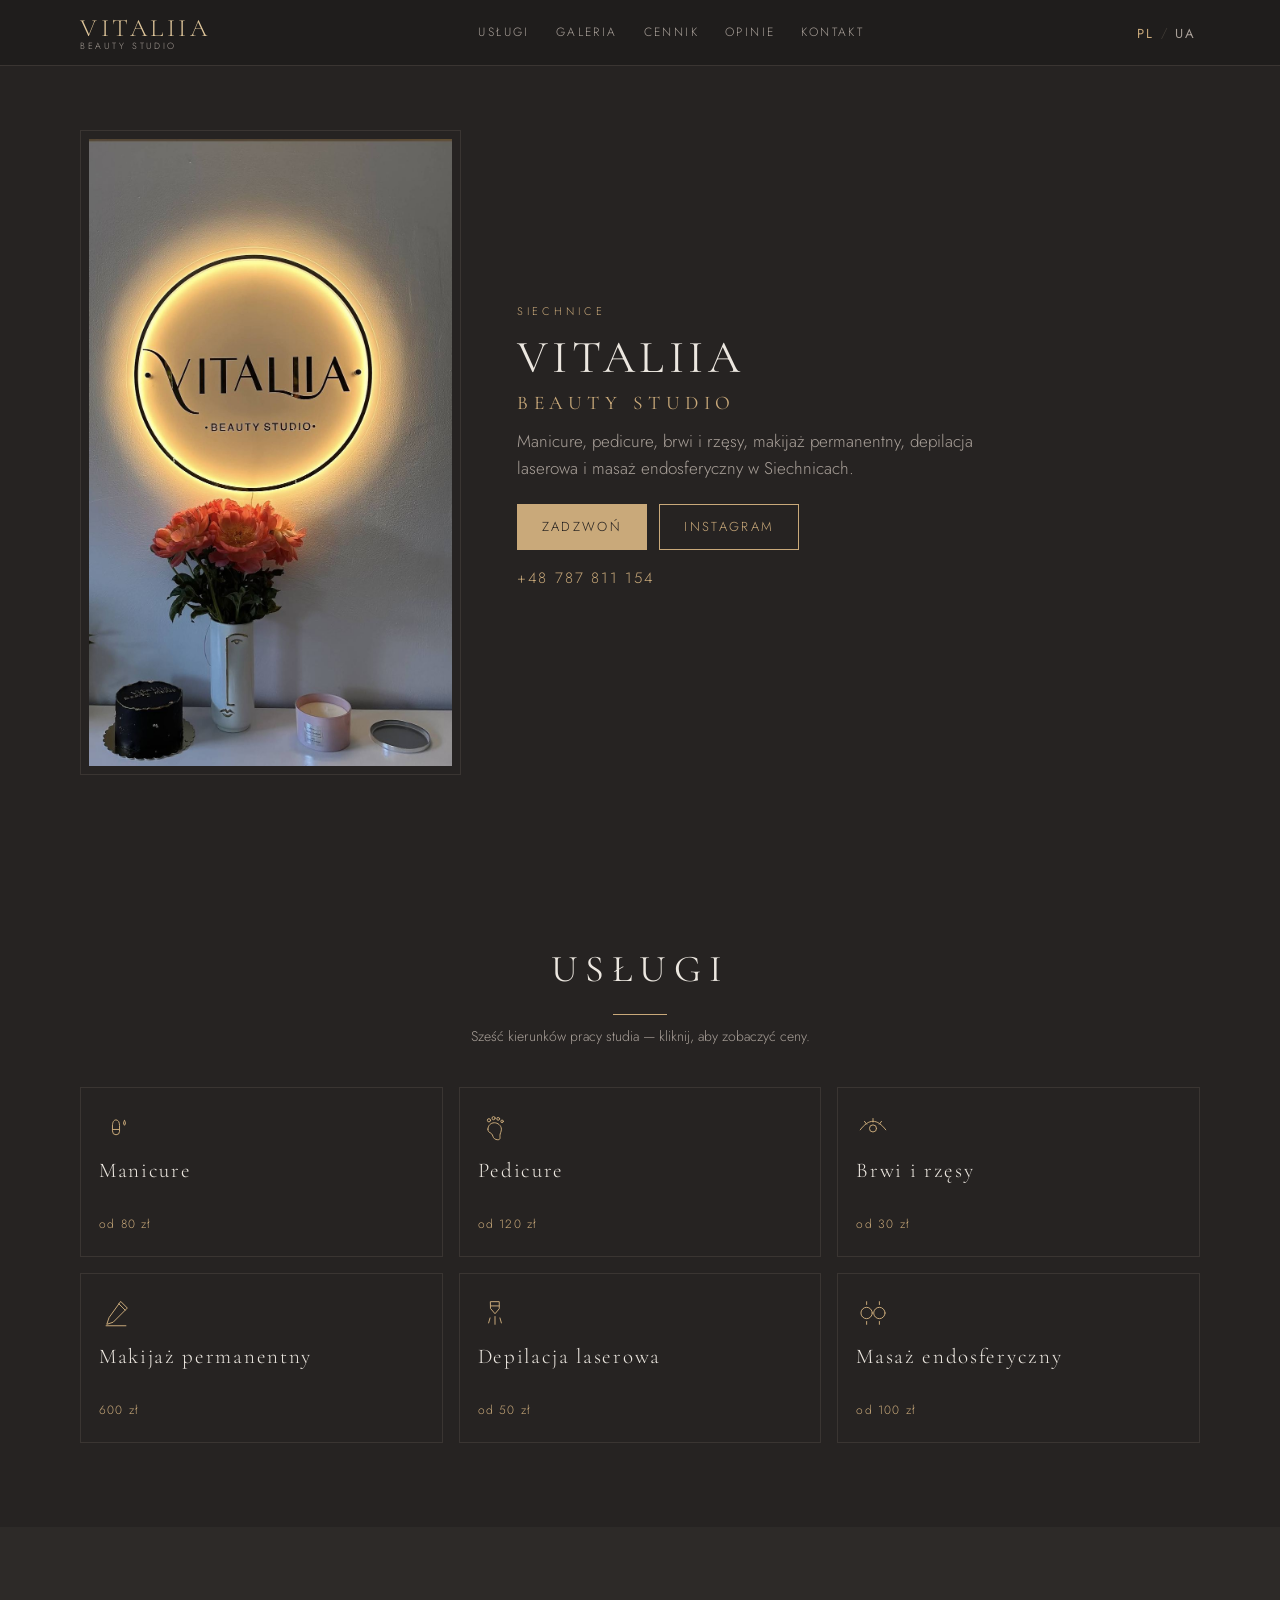
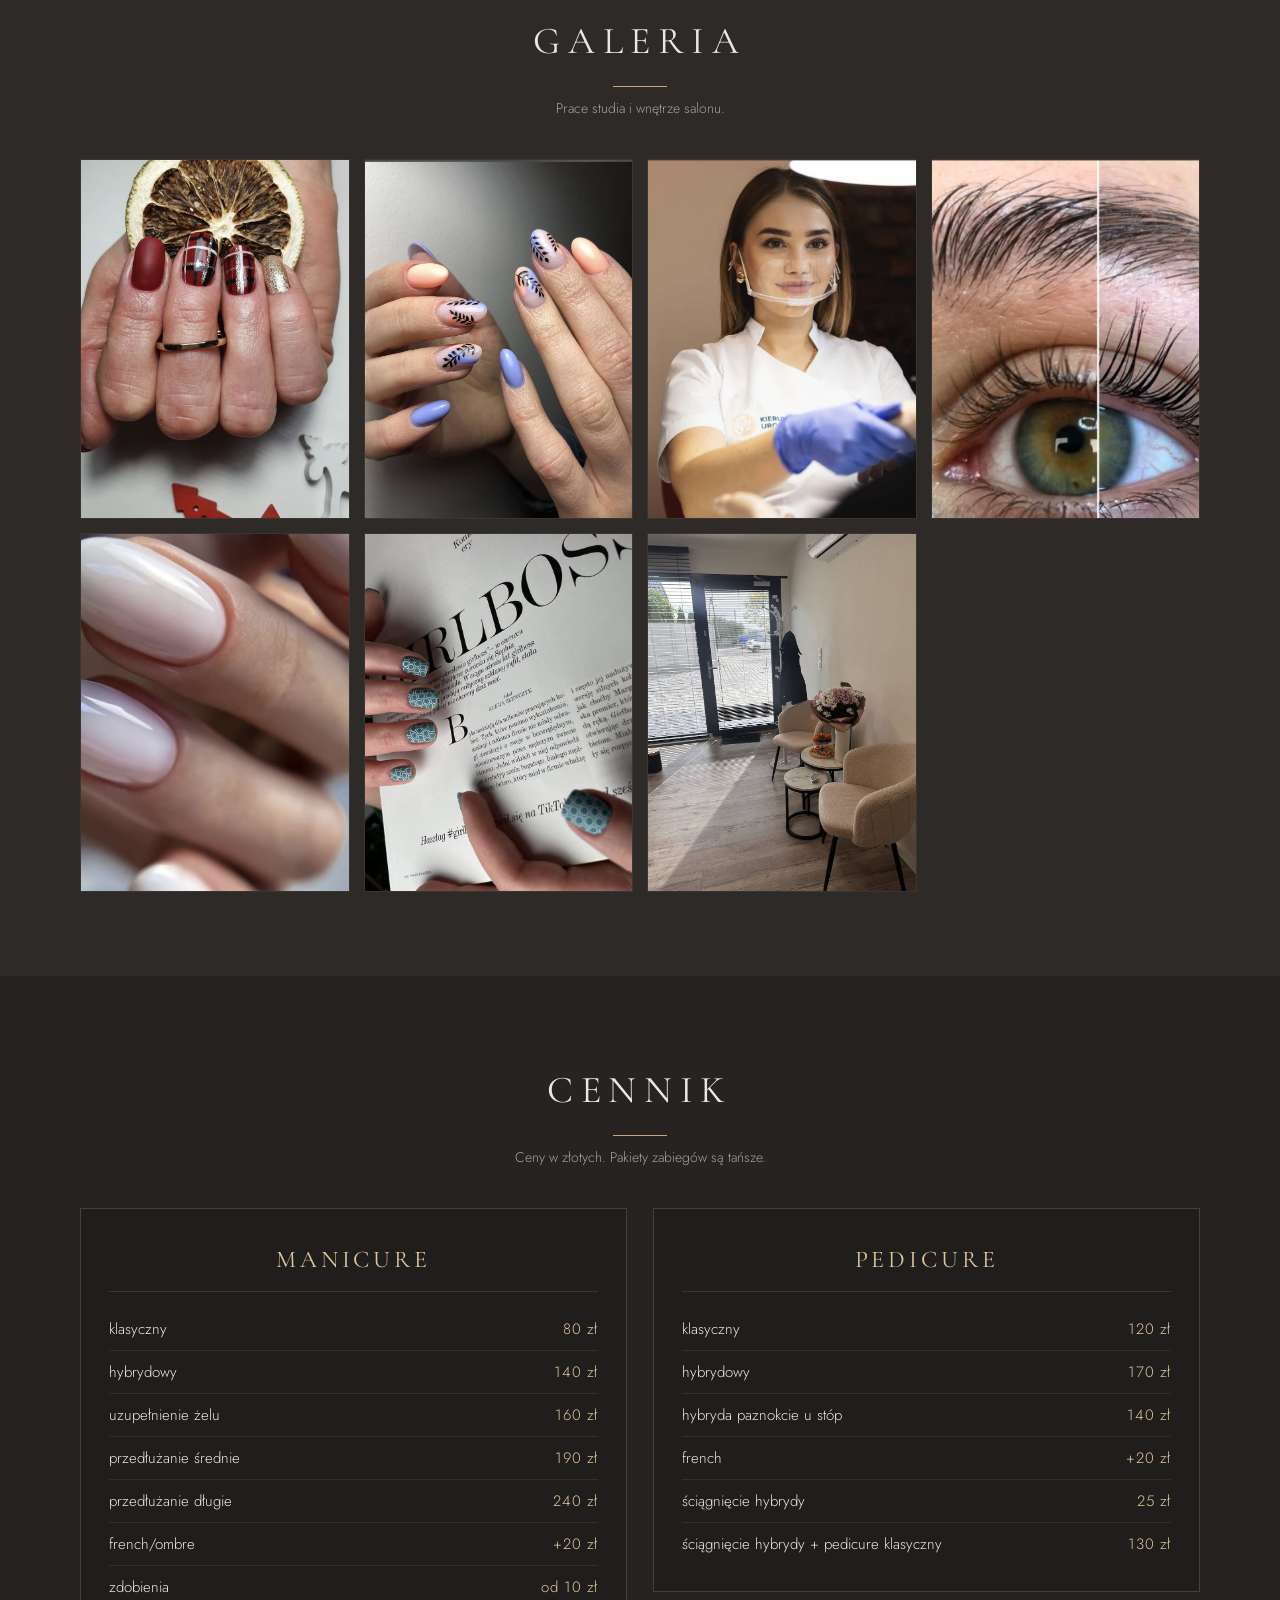
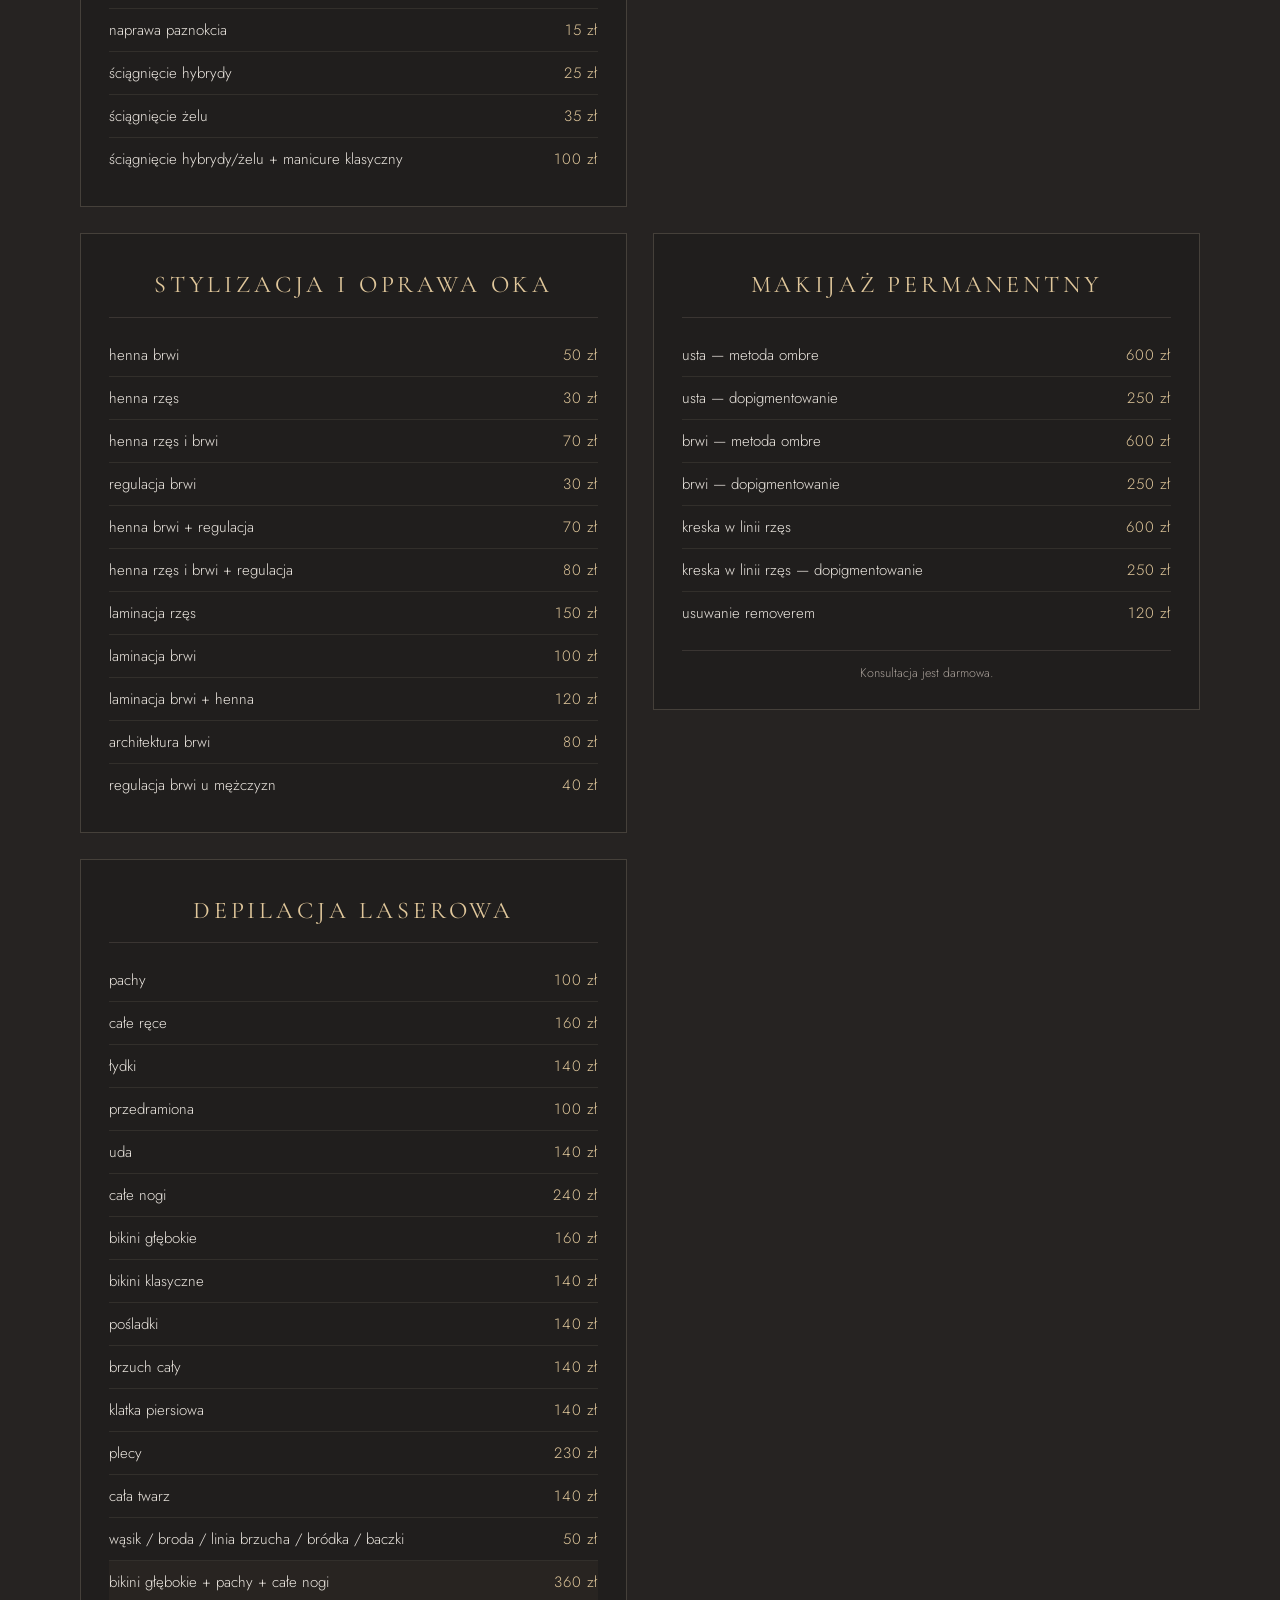
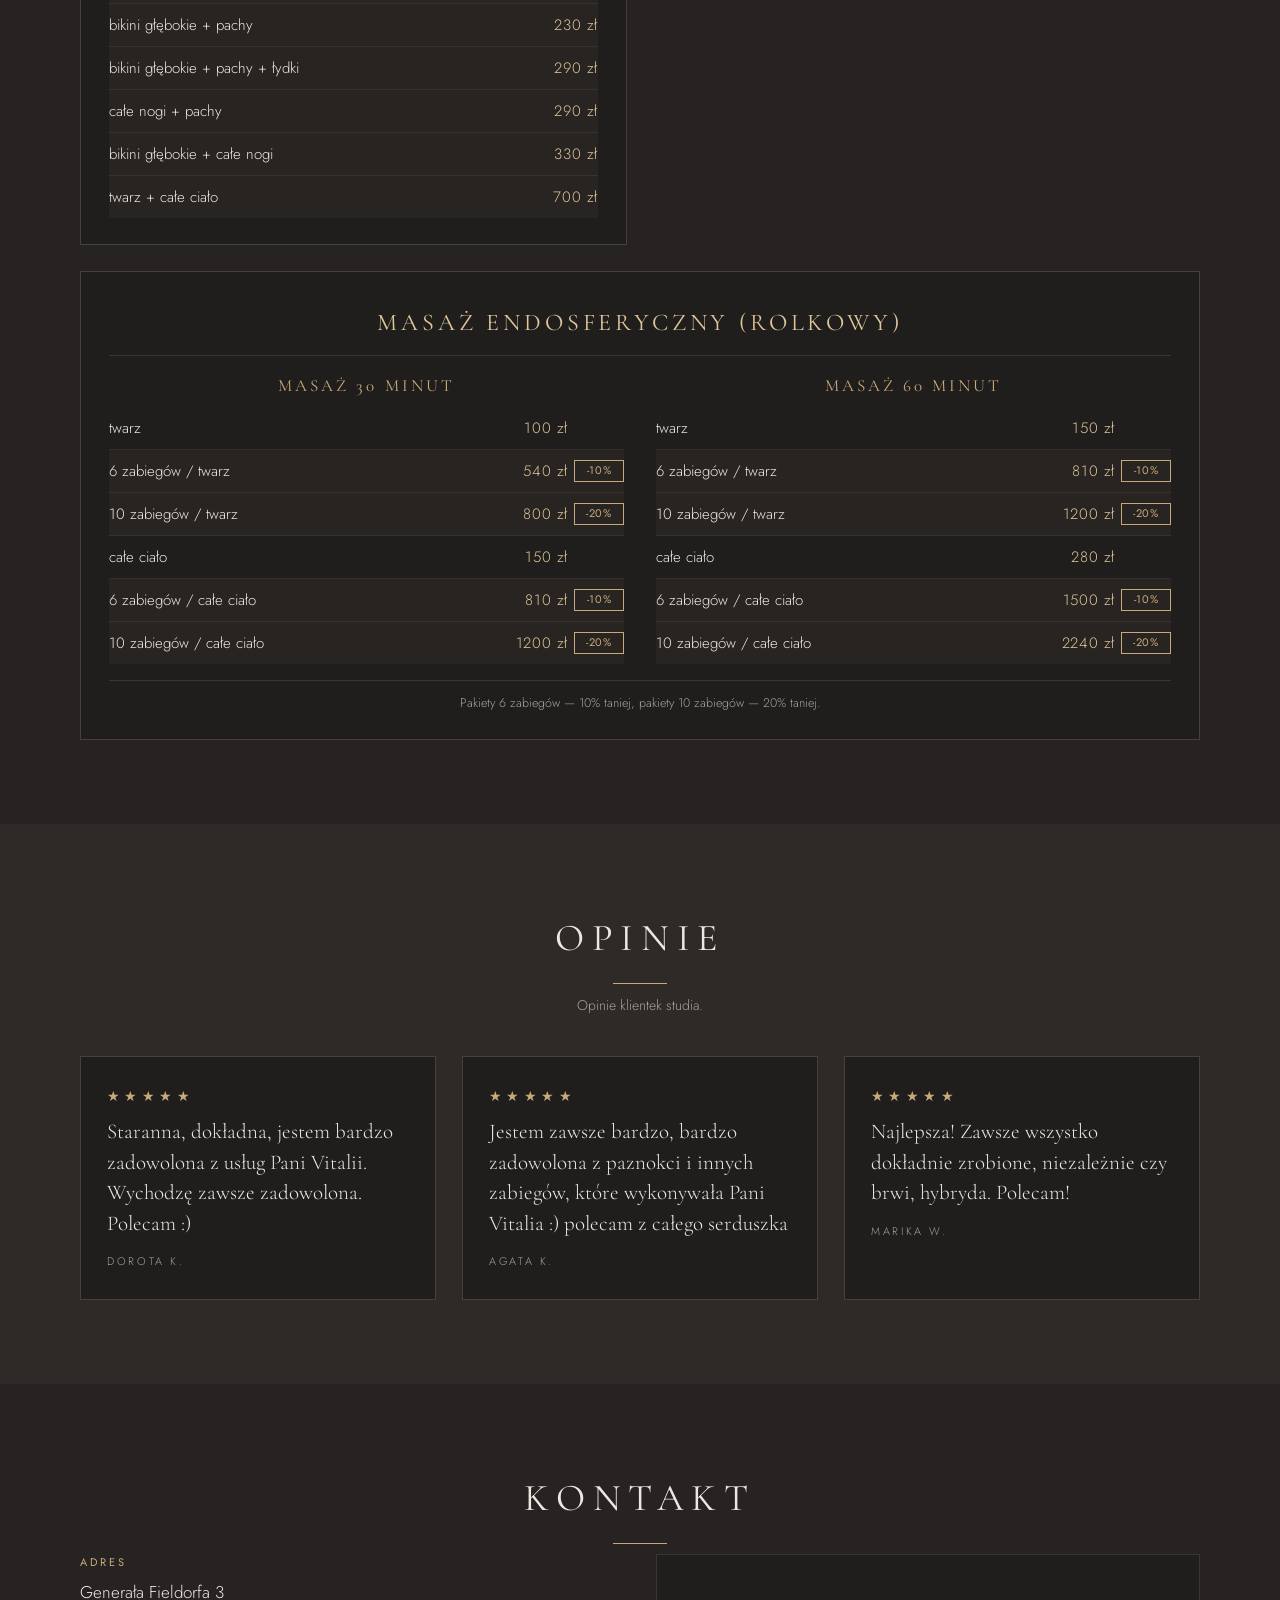
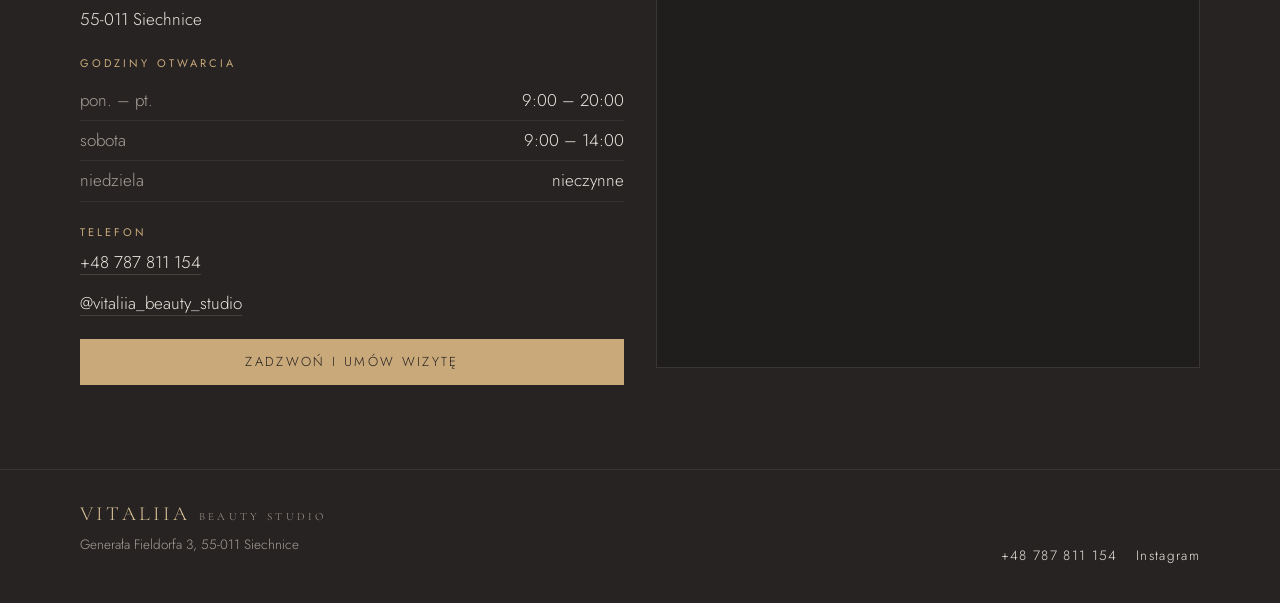
==== commit 2bf58b77: "Add customer reviews section, fix a missing laser price row - "Plecy 230 zł" was missing from the la" ====
--- a/index.html
+++ b/index.html
@@ -3,6 +3,12 @@
 <head>
 <meta charset="UTF-8">
 <meta name="viewport" content="width=device-width, initial-scale=1">
+<!-- ============================================================
+     TRYB DEMO — strona jest ukryta przed Google.
+     Przy przekazaniu klientowi: usuń poniższą linię ORAZ plik
+     robots.txt (albo zmień w nim Disallow na Allow). Dopóki
+     którykolwiek z nich zostaje, strona nie pojawi się w wyszukiwarce.
+     ============================================================ -->
 <meta name="robots" content="noindex, nofollow">
 <title>Vitaliia beauty studio — Siechnice</title>
 <meta name="description" content="Vitaliia beauty studio — manicure, pedicure, brwi i rzęsy, makijaż permanentny, depilacja laserowa i masaż endosferyczny w Siechnicach.">
@@ -36,6 +42,71 @@
 <link rel="preconnect" href="https://fonts.googleapis.com">
 <link rel="preconnect" href="https://fonts.gstatic.com" crossorigin>
 <link href="https://fonts.googleapis.com/css2?family=Cormorant+Garamond:wght@300;400;500;600&family=Jost:wght@300;400;500&display=swap" rel="stylesheet">
+<!-- ============================================================
+     Dane firmy dla Google (JSON-LD). Niewidoczne na stronie —
+     wiążą witrynę z wizytówką w Mapach Google.
+     Godziny i telefon trzymaj zgodne z tym, co widać na stronie.
+     Warto dopisać współrzędne salonu (Mapy Google → prawy przycisk
+     na pinezce → pierwsza pozycja to szerokość i długość) — wstaw
+     zaraz za "address" blok w tej postaci:
+        "geo": { "@type": "GeoCoordinates",
+                 "latitude": 51.0000, "longitude": 17.0000 },
+     ============================================================ -->
+<script type="application/ld+json">
+{
+  "@context": "https://schema.org",
+  "@type": "BeautySalon",
+  "name": "Vitaliia beauty studio",
+  "url": "https://boisterous-kringle-4b441f.netlify.app/",
+  "image": "https://boisterous-kringle-4b441f.netlify.app/img/og.jpg",
+  "telephone": "+48787811154",
+  "priceRange": "50–2240 zł",
+  "currenciesAccepted": "PLN",
+  "address": {
+    "@type": "PostalAddress",
+    "streetAddress": "Generała Fieldorfa 3",
+    "postalCode": "55-011",
+    "addressLocality": "Siechnice",
+    "addressRegion": "dolnośląskie",
+    "addressCountry": "PL"
+  },
+  "hasMap": "https://www.google.com/maps?q=Genera%C5%82a+Fieldorfa+3,+55-011+Siechnice",
+  "sameAs": ["https://instagram.com/vitaliia_beauty_studio"],
+  "openingHoursSpecification": [
+    {
+      "@type": "OpeningHoursSpecification",
+      "dayOfWeek": ["Monday", "Tuesday", "Wednesday", "Thursday", "Friday"],
+      "opens": "09:00",
+      "closes": "20:00"
+    },
+    {
+      "@type": "OpeningHoursSpecification",
+      "dayOfWeek": "Saturday",
+      "opens": "09:00",
+      "closes": "14:00"
+    },
+    {
+      "@type": "OpeningHoursSpecification",
+      "dayOfWeek": "Sunday",
+      "opens": "00:00",
+      "closes": "00:00"
+    }
+  ],
+  "hasOfferCatalog": {
+    "@type": "OfferCatalog",
+    "name": "Cennik",
+    "itemListElement": [
+      { "@type": "Offer", "itemOffered": { "@type": "Service", "name": "Manicure" } },
+      { "@type": "Offer", "itemOffered": { "@type": "Service", "name": "Pedicure" } },
+      { "@type": "Offer", "itemOffered": { "@type": "Service", "name": "Stylizacja i oprawa oka" } },
+      { "@type": "Offer", "itemOffered": { "@type": "Service", "name": "Makijaż permanentny" } },
+      { "@type": "Offer", "itemOffered": { "@type": "Service", "name": "Depilacja laserowa" } },
+      { "@type": "Offer", "itemOffered": { "@type": "Service", "name": "Masaż endosferyczny" } }
+    ]
+  }
+}
+</script>
+
 <link rel="stylesheet" href="style.css">
 </head>
 <body>
@@ -51,6 +122,7 @@
       <a href="#uslugi" data-i18n="nav_services">Usługi</a>
       <a href="#galeria" data-i18n="nav_gallery">Galeria</a>
       <a href="#cennik" data-i18n="nav_pricing">Cennik</a>
+      <a href="#opinie" data-i18n="nav_reviews">Opinie</a>
       <a href="#kontakt" data-i18n="nav_contact">Kontakt</a>
     </nav>
 
@@ -220,6 +292,7 @@
             <div class="price-row"><dt data-i18n="l_posladki">pośladki</dt><dd>140 zł</dd></div>
             <div class="price-row"><dt data-i18n="l_brzuch">brzuch cały</dt><dd>140 zł</dd></div>
             <div class="price-row"><dt data-i18n="l_klatka">klatka piersiowa</dt><dd>140 zł</dd></div>
+            <div class="price-row"><dt data-i18n="l_plecy">plecy</dt><dd>230 zł</dd></div>
             <div class="price-row"><dt data-i18n="l_twarz">cała twarz</dt><dd>140 zł</dd></div>
             <div class="price-row"><dt data-i18n="l_wasik">wąsik / broda / linia brzucha / bródka / baczki</dt><dd>50 zł</dd></div>
             <div class="price-row is-package"><dt data-i18n="l_pak1">bikini głębokie + pachy + całe nogi</dt><dd>360 zł</dd></div>
@@ -268,8 +341,34 @@
     </div>
   </section>
 
+  <!-- OPINIE -->
+  <section id="opinie" class="section section-alt">
+    <div class="container">
+      <h2 class="section-title" data-i18n="reviews_title">Opinie</h2>
+      <p class="section-lead" data-i18n="reviews_lead">Opinie klientek studia.</p>
+
+      <ul class="review-grid">
+        <li class="review">
+          <p class="stars" aria-label="5/5">★★★★★</p>
+          <blockquote>Staranna, dokładna, jestem bardzo zadowolona z usług Pani Vitalii. Wychodzę zawsze zadowolona. Polecam :)</blockquote>
+          <p class="review-author">Dorota K.</p>
+        </li>
+        <li class="review">
+          <p class="stars" aria-label="5/5">★★★★★</p>
+          <blockquote>Jestem zawsze bardzo, bardzo zadowolona z paznokci i innych zabiegów, które wykonywała Pani Vitalia :) polecam z całego serduszka</blockquote>
+          <p class="review-author">Agata K.</p>
+        </li>
+        <li class="review">
+          <p class="stars" aria-label="5/5">★★★★★</p>
+          <blockquote>Najlepsza! Zawsze wszystko dokładnie zrobione, niezależnie czy brwi, hybryda. Polecam!</blockquote>
+          <p class="review-author">Marika W.</p>
+        </li>
+      </ul>
+    </div>
+  </section>
+
   <!-- KONTAKT -->
-  <section id="kontakt" class="section section-alt">
+  <section id="kontakt" class="section">
     <div class="container">
       <h2 class="section-title" data-i18n="contact_title">Kontakt</h2>
 
--- a/style.css
+++ b/style.css
@@ -347,6 +347,47 @@
   color:var(--text-dim);
 }
 
+/* ---------- opinie ---------- */
+
+.review-grid{
+  list-style:none;
+  margin:0;
+  padding:0;
+  display:grid;
+  grid-template-columns:1fr;
+  gap:14px;
+}
+
+.review{
+  border:1px solid var(--line);
+  padding:20px 18px;
+  background:var(--panel);
+}
+
+.stars{
+  margin:0 0 10px;
+  font-size:14px;
+  letter-spacing:.32em;
+  color:var(--gold);
+}
+
+.review blockquote{
+  margin:0 0 14px;
+  font-family:var(--serif);
+  font-size:19px;
+  line-height:1.45;
+  color:var(--text);
+  overflow-wrap:break-word;
+}
+
+.review-author{
+  margin:0;
+  font-size:11px;
+  letter-spacing:.24em;
+  text-transform:uppercase;
+  color:var(--text-dim);
+}
+
 /* ---------- cennik ---------- */
 
 .price-columns{
@@ -563,6 +604,8 @@
   .service-grid li:last-child:nth-child(odd){ grid-column:span 2; }
 
   .gallery{ grid-template-columns:repeat(3,1fr); gap:12px; }
+
+  .review-grid{ grid-template-columns:repeat(3,1fr); gap:18px; }
   .gallery-item:last-child:nth-child(odd){ grid-column:auto; aspect-ratio:3/4; }
 
   .price-columns{ grid-template-columns:repeat(2,1fr); gap:20px; align-items:start; }
@@ -617,6 +660,10 @@
 
   .gallery{ grid-template-columns:repeat(4,1fr); gap:14px; }
 
+  .review-grid{ gap:26px; }
+  .review{ padding:28px 26px; }
+  .review blockquote{ font-size:21px; }
+
   .price-columns{ grid-template-columns:repeat(2,1fr); gap:26px; }
   .price-card{ padding:32px 28px 26px; }
   .price-card-title{ font-size:24px; }
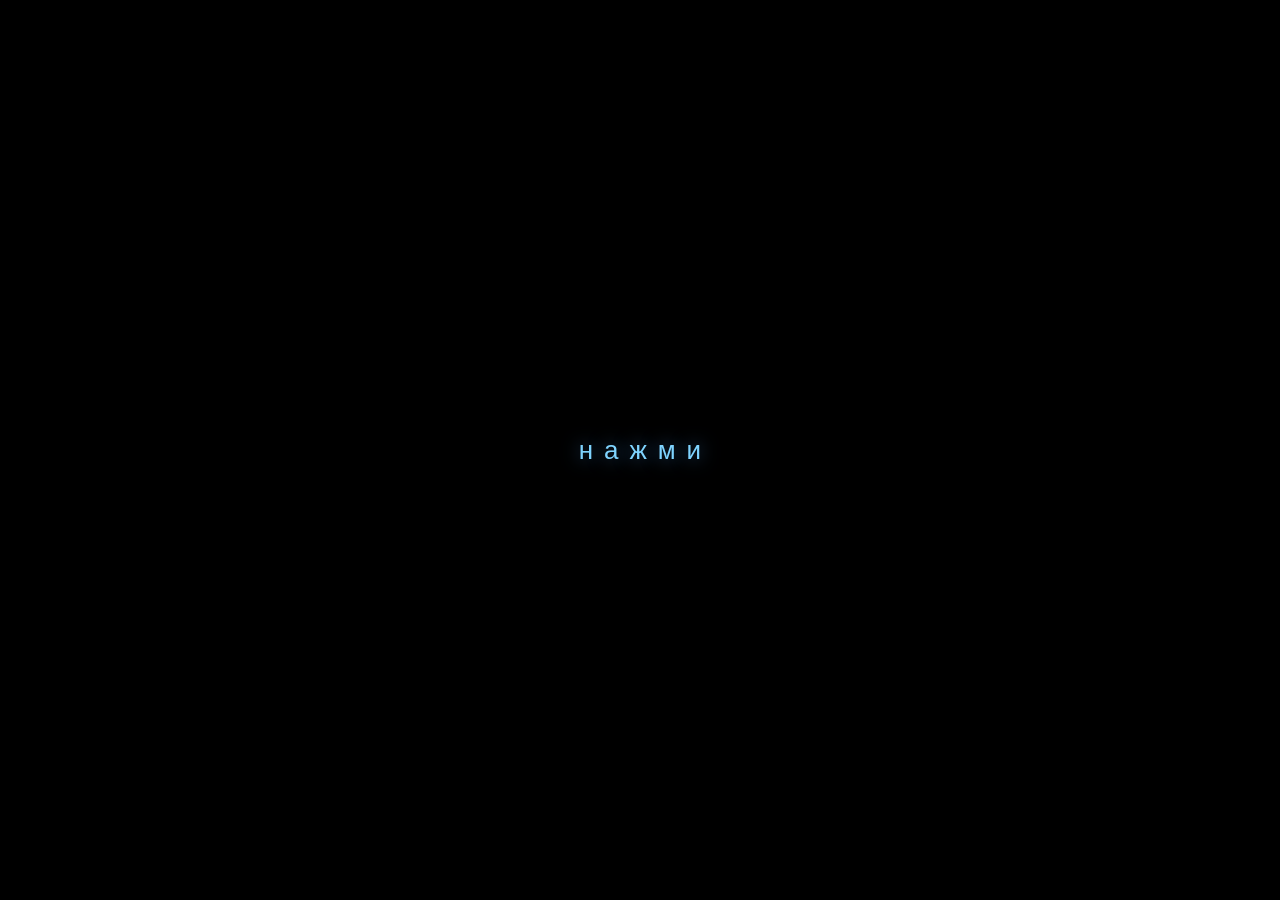
==== commit 4eea8a03: "Сердце из слов: морф в портрет, звук на Web Audio, без внешних зависимостей Убран YouTube-плеер цели" ====
--- a/index.html
+++ b/index.html
@@ -1,437 +1,1483 @@
 <!DOCTYPE html>
-<html lang="pl">
+<html lang="ru">
 <head>
-<meta charset="UTF-8">
-<meta name="viewport" content="width=device-width, initial-scale=1">
-<!-- ============================================================
-     TRYB DEMO — strona jest ukryta przed Google.
-     Przy przekazaniu klientowi: usuń poniższą linię ORAZ plik
-     robots.txt (albo zmień w nim Disallow na Allow). Dopóki
-     którykolwiek z nich zostaje, strona nie pojawi się w wyszukiwarce.
-     ============================================================ -->
-<meta name="robots" content="noindex, nofollow">
-<title>Vitaliia beauty studio — Siechnice</title>
-<meta name="description" content="Vitaliia beauty studio — manicure, pedicure, brwi i rzęsy, makijaż permanentny, depilacja laserowa i masaż endosferyczny w Siechnicach.">
-<!-- ============================================================
-     PODGLĄD LINKU (Instagram, WhatsApp, Messenger, Telegram)
-     Adres serwisu występuje w trzech miejscach: og:url, og:image
-     i twitter:image. Po zmianie domeny podmień go we wszystkich trzech —
-     muszą to być pełne adresy https://, względne ścieżki nie działają
-     w komunikatorach.
-     ============================================================ -->
-<meta property="og:type" content="website">
-<meta property="og:site_name" content="Vitaliia beauty studio">
-<meta property="og:locale" content="pl_PL">
-<meta property="og:locale:alternate" content="uk_UA">
-<meta property="og:title" content="Vitaliia beauty studio — Siechnice">
-<meta property="og:description" content="Manicure, pedicure, brwi i rzęsy, makijaż permanentny, depilacja laserowa i masaż endosferyczny. Pełny cennik, godziny otwarcia i dojazd.">
-<meta property="og:url" content="https://boisterous-kringle-4b441f.netlify.app/">
-<meta property="og:image" content="https://boisterous-kringle-4b441f.netlify.app/img/og.jpg">
-<meta property="og:image:type" content="image/jpeg">
-<meta property="og:image:width" content="1200">
-<meta property="og:image:height" content="630">
-<meta property="og:image:alt" content="Vitaliia beauty studio — Siechnice">
-<meta name="twitter:card" content="summary_large_image">
-<meta name="twitter:title" content="Vitaliia beauty studio — Siechnice">
-<meta name="twitter:description" content="Manicure, pedicure, brwi i rzęsy, makijaż permanentny, depilacja laserowa i masaż endosferyczny. Pełny cennik, godziny otwarcia i dojazd.">
-<meta name="twitter:image" content="https://boisterous-kringle-4b441f.netlify.app/img/og.jpg">
-
-<link rel="icon" href="img/favicon.png" sizes="any">
-<link rel="apple-touch-icon" href="img/favicon.png">
-
-<link rel="preconnect" href="https://fonts.googleapis.com">
-<link rel="preconnect" href="https://fonts.gstatic.com" crossorigin>
-<link href="https://fonts.googleapis.com/css2?family=Cormorant+Garamond:wght@300;400;500;600&family=Jost:wght@300;400;500&display=swap" rel="stylesheet">
-<!-- ============================================================
-     Dane firmy dla Google (JSON-LD). Niewidoczne na stronie —
-     wiążą witrynę z wizytówką w Mapach Google.
-     Godziny i telefon trzymaj zgodne z tym, co widać na stronie.
-     Warto dopisać współrzędne salonu (Mapy Google → prawy przycisk
-     na pinezce → pierwsza pozycja to szerokość i długość) — wstaw
-     zaraz za "address" blok w tej postaci:
-        "geo": { "@type": "GeoCoordinates",
-                 "latitude": 51.0000, "longitude": 17.0000 },
-     ============================================================ -->
-<script type="application/ld+json">
-{
-  "@context": "https://schema.org",
-  "@type": "BeautySalon",
-  "name": "Vitaliia beauty studio",
-  "url": "https://boisterous-kringle-4b441f.netlify.app/",
-  "image": "https://boisterous-kringle-4b441f.netlify.app/img/og.jpg",
-  "telephone": "+48787811154",
-  "priceRange": "50–2240 zł",
-  "currenciesAccepted": "PLN",
-  "address": {
-    "@type": "PostalAddress",
-    "streetAddress": "Generała Fieldorfa 3",
-    "postalCode": "55-011",
-    "addressLocality": "Siechnice",
-    "addressRegion": "dolnośląskie",
-    "addressCountry": "PL"
-  },
-  "hasMap": "https://www.google.com/maps?q=Genera%C5%82a+Fieldorfa+3,+55-011+Siechnice",
-  "sameAs": ["https://instagram.com/vitaliia_beauty_studio"],
-  "openingHoursSpecification": [
-    {
-      "@type": "OpeningHoursSpecification",
-      "dayOfWeek": ["Monday", "Tuesday", "Wednesday", "Thursday", "Friday"],
-      "opens": "09:00",
-      "closes": "20:00"
-    },
-    {
-      "@type": "OpeningHoursSpecification",
-      "dayOfWeek": "Saturday",
-      "opens": "09:00",
-      "closes": "14:00"
-    },
-    {
-      "@type": "OpeningHoursSpecification",
-      "dayOfWeek": "Sunday",
-      "opens": "00:00",
-      "closes": "00:00"
-    }
-  ],
-  "hasOfferCatalog": {
-    "@type": "OfferCatalog",
-    "name": "Cennik",
-    "itemListElement": [
-      { "@type": "Offer", "itemOffered": { "@type": "Service", "name": "Manicure" } },
-      { "@type": "Offer", "itemOffered": { "@type": "Service", "name": "Pedicure" } },
-      { "@type": "Offer", "itemOffered": { "@type": "Service", "name": "Stylizacja i oprawa oka" } },
-      { "@type": "Offer", "itemOffered": { "@type": "Service", "name": "Makijaż permanentny" } },
-      { "@type": "Offer", "itemOffered": { "@type": "Service", "name": "Depilacja laserowa" } },
-      { "@type": "Offer", "itemOffered": { "@type": "Service", "name": "Masaż endosferyczny" } }
-    ]
-  }
-}
-</script>
-
-<link rel="stylesheet" href="style.css">
+<meta charset="utf-8">
+<meta name="viewport" content="width=device-width, initial-scale=1.0, maximum-scale=1.0, user-scalable=no, viewport-fit=cover">
+<meta name="theme-color" content="#000000">
+<meta name="apple-mobile-web-app-capable" content="yes">
+<meta name="apple-mobile-web-app-status-bar-style" content="black">
+<title>&#9825;</title>
+<style>
+  html, body {
+    margin: 0;
+    padding: 0;
+    width: 100%;
+    height: 100%;
+    background: #000;
+    overflow: hidden;
+    overscroll-behavior: none;
+    touch-action: none;
+    -webkit-user-select: none;
+    user-select: none;
+    -webkit-tap-highlight-color: transparent;
+  }
+
+  #c {
+    position: fixed;
+    inset: 0;
+    display: block;
+    width: 100%;
+    height: 100vh;
+    height: 100dvh;
+    background: #000;
+    z-index: 0;
+  }
+
+  /* экран старта */
+  #tap {
+    position: fixed;
+    inset: 0;
+    z-index: 5;
+    display: flex;
+    align-items: center;
+    justify-content: center;
+    font: 300 clamp(15px, 3.4vmin, 26px)/1 "Helvetica Neue", Helvetica, Arial, sans-serif;
+    letter-spacing: 0.42em;
+    text-indent: 0.42em;
+    color: #7fd4ff;
+    text-shadow: 0 0 18px rgba(77, 166, 255, 0.55);
+    animation: breathe 2.8s ease-in-out infinite;
+    transition: opacity 0.7s ease;
+    cursor: pointer;
+  }
+  #tap.gone { opacity: 0 !important; pointer-events: none; animation: none; }
+  @keyframes breathe {
+    0%, 100% { opacity: 0.22; }
+    50%      { opacity: 0.78; }
+  }
+
+  /* счётчик */
+  #counter {
+    position: fixed;
+    left: 50%;
+    transform: translateX(-50%);
+    bottom: calc(env(safe-area-inset-bottom, 0px) + 3.2vmin);
+    z-index: 2;
+    font: 400 clamp(11px, 2.5vmin, 19px)/1 ui-monospace, SFMono-Regular, Menlo, Monaco, "Courier New", monospace;
+    letter-spacing: 0.12em;
+    white-space: nowrap;
+    color: #7fd4ff;
+    text-shadow: 0 0 12px rgba(77, 166, 255, 0.45);
+    opacity: 0;
+    transition: opacity 2s ease;
+    pointer-events: none;
+  }
+  #counter.on { opacity: 0.5; }
+
+  /* кнопки в углах — тот же тонкий стиль, что у остального интерфейса */
+  .ui {
+    position: fixed;
+    top: calc(env(safe-area-inset-top, 0px) + 2.6vmin);
+    z-index: 4;
+    -webkit-appearance: none;
+    appearance: none;
+    background: transparent;
+    border: 1px solid rgba(127, 212, 255, 0.26);
+    border-radius: 999px;
+    padding: 0.62em 1.05em;
+    font: 300 clamp(10px, 2vmin, 14px)/1 ui-monospace, SFMono-Regular, Menlo, Monaco, "Courier New", monospace;
+    letter-spacing: 0.22em;
+    text-indent: 0.22em;
+    color: #7fd4ff;
+    text-shadow: 0 0 10px rgba(77, 166, 255, 0.5);
+    cursor: pointer;
+    opacity: 0;
+    pointer-events: none;
+    transition: opacity 0.6s ease, border-color 0.35s ease;
+    touch-action: manipulation;
+  }
+  .ui.on { opacity: 0.34; pointer-events: auto; }
+  .ui.on:hover, .ui.on:active { opacity: 1; border-color: rgba(127, 212, 255, 0.62); }
+  .ui:disabled { opacity: 0.1 !important; pointer-events: none; }
+
+  #snd {
+    left: calc(env(safe-area-inset-left, 0px) + 2.6vmin);
+    padding: 0.62em 0.86em;
+    letter-spacing: 0;
+    text-indent: 0;
+    font-size: clamp(12px, 2.3vmin, 16px);
+  }
+  #snd.off { text-decoration: line-through; }
+
+  #face { right: calc(env(safe-area-inset-right, 0px) + 2.6vmin); }
+</style>
 </head>
 <body>
-
-<header class="site-header">
-  <div class="container header-inner">
-    <a class="brand" href="#top">
-      <span class="brand-name">Vitaliia</span>
-      <span class="brand-sub">beauty studio</span>
-    </a>
-
-    <nav class="main-nav">
-      <a href="#uslugi" data-i18n="nav_services">Usługi</a>
-      <a href="#galeria" data-i18n="nav_gallery">Galeria</a>
-      <a href="#cennik" data-i18n="nav_pricing">Cennik</a>
-      <a href="#opinie" data-i18n="nav_reviews">Opinie</a>
-      <a href="#kontakt" data-i18n="nav_contact">Kontakt</a>
-    </nav>
-
-    <div class="lang-switch" role="group" aria-label="Język / Мова">
-      <button type="button" class="lang-btn" data-lang="pl">PL</button>
-      <span class="lang-sep">/</span>
-      <button type="button" class="lang-btn" data-lang="ua">UA</button>
-    </div>
-  </div>
-</header>
-
-<main id="top">
-
-  <!-- HERO -->
-  <section class="hero">
-    <div class="container hero-inner">
-      <div class="hero-figure">
-        <img src="img/hero-logo.jpg" alt="Vitaliia beauty studio" width="900" height="1555" fetchpriority="high">
-      </div>
-      <div class="hero-text">
-        <p class="eyebrow" data-i18n="hero_eyebrow">Siechnice</p>
-        <h1 class="hero-title">Vitaliia <span>beauty studio</span></h1>
-        <p class="hero-sub" data-i18n="hero_sub">Manicure, pedicure, brwi i rzęsy, makijaż permanentny, depilacja laserowa i masaż endosferyczny w Siechnicach.</p>
-        <div class="hero-actions">
-          <a class="btn btn-solid" href="tel:+48787811154" data-i18n="btn_call">Zadzwoń</a>
-          <a class="btn btn-ghost" href="https://instagram.com/vitaliia_beauty_studio" target="_blank" rel="noopener">Instagram</a>
-        </div>
-        <p class="hero-phone"><a href="tel:+48787811154">+48 787 811 154</a></p>
-      </div>
-    </div>
-  </section>
-
-  <!-- USŁUGI -->
-  <section id="uslugi" class="section">
-    <div class="container">
-      <h2 class="section-title" data-i18n="services_title">Usługi</h2>
-      <p class="section-lead" data-i18n="services_lead">Pięć kierunków pracy studia — kliknij, aby zobaczyć ceny.</p>
-
-      <ul class="service-grid">
-        <li><a class="service-card" href="#cennik-manicure">
-          <svg viewBox="0 0 48 48" aria-hidden="true"><path d="M19 22c0-5 2-8 5-8s5 3 5 8v8a5 5 0 0 1-10 0Z"/><path d="M19.4 27.5h9.2"/><path d="M36 15c1.8 2.2 1.8 4.4 0 6.6-1.8-2.2-1.8-4.4 0-6.6Z"/></svg>
-          <span class="service-name" data-i18n="cat_manicure">Manicure</span>
-          <span class="service-meta" data-i18n="cat_manicure_meta">od 80 zł</span>
-        </a></li>
-        <li><a class="service-card" href="#cennik-pedicure">
-          <svg viewBox="0 0 48 48" aria-hidden="true"><path d="M14 27c0-5 4-9 9-9s10 4 10 9c0 4-2 6-2 9s1 6-3 6-6-2-7-5-2-4-4-5-3-2-3-5Z"/><circle cx="15.5" cy="14.5" r="2.3"/><circle cx="22" cy="11.5" r="2.2"/><circle cx="28.5" cy="12.5" r="2"/><circle cx="34" cy="16" r="1.8"/></svg>
-          <span class="service-name" data-i18n="cat_pedicure">Pedicure</span>
-          <span class="service-meta" data-i18n="cat_pedicure_meta">od 120 zł</span>
-        </a></li>
-        <li><a class="service-card" href="#cennik-oko">
-          <svg viewBox="0 0 48 48" aria-hidden="true"><path d="M6 28c6-8 12-12 18-12s12 4 18 12"/><circle cx="24" cy="26" r="5"/><path d="M12 16l3 4M24 12v5M36 16l-3 4"/></svg>
-          <span class="service-name" data-i18n="cat_oko">Brwi i rzęsy</span>
-          <span class="service-meta" data-i18n="cat_oko_meta">od 30 zł</span>
-        </a></li>
-        <li><a class="service-card" href="#cennik-pmu">
-          <svg viewBox="0 0 48 48" aria-hidden="true"><path d="M31 8l9 9-20 20-9 3 3-9Z"/><path d="M28 11l9 9"/><path d="M10 42h28"/></svg>
-          <span class="service-name" data-i18n="cat_pmu">Makijaż permanentny</span>
-          <span class="service-meta" data-i18n="cat_pmu_meta">600 zł</span>
-        </a></li>
-        <li><a class="service-card" href="#cennik-laser">
-          <svg viewBox="0 0 48 48" aria-hidden="true"><path d="M18 8h12v10l-6 7-6-7Z"/><path d="M18 14h12"/><path d="M24 29v11"/><path d="M17 31l-2 7"/><path d="M31 31l2 7"/></svg>
-          <span class="service-name" data-i18n="cat_laser">Depilacja laserowa</span>
-          <span class="service-meta" data-i18n="cat_laser_meta">od 50 zł</span>
-        </a></li>
-        <li><a class="service-card" href="#cennik-masaz">
-          <svg viewBox="0 0 48 48" aria-hidden="true"><circle cx="15" cy="24" r="8"/><circle cx="33" cy="24" r="8"/><path d="M15 12v-4M33 12v-4M15 40v-4M33 40v-4"/></svg>
-          <span class="service-name" data-i18n="cat_masaz">Masaż endosferyczny</span>
-          <span class="service-meta" data-i18n="cat_masaz_meta">od 100 zł</span>
-        </a></li>
-      </ul>
-    </div>
-  </section>
-
-  <!-- GALERIA -->
-  <section id="galeria" class="section section-alt">
-    <div class="container">
-      <h2 class="section-title" data-i18n="gallery_title">Galeria</h2>
-      <p class="section-lead" data-i18n="gallery_lead">Prace studia i wnętrze salonu.</p>
-      <div class="gallery" id="gallery"></div>
-    </div>
-  </section>
-
-  <!-- CENNIK -->
-  <section id="cennik" class="section">
-    <div class="container">
-      <h2 class="section-title" data-i18n="pricing_title">Cennik</h2>
-      <p class="section-lead" data-i18n="pricing_lead">Ceny w złotych. Pakiety zabiegów są tańsze.</p>
-
-      <div class="price-columns">
-
-        <!-- MANICURE -->
-        <div class="price-card" id="cennik-manicure">
-          <h3 class="price-card-title" data-i18n="cat_manicure">Manicure</h3>
-          <dl class="price-list">
-            <div class="price-row"><dt data-i18n="m_klasyczny">klasyczny</dt><dd>80 zł</dd></div>
-            <div class="price-row"><dt data-i18n="m_hybrydowy">hybrydowy</dt><dd>140 zł</dd></div>
-            <div class="price-row"><dt data-i18n="m_uzup">uzupełnienie żelu</dt><dd>160 zł</dd></div>
-            <div class="price-row"><dt data-i18n="m_prz_sred">przedłużanie średnie</dt><dd>190 zł</dd></div>
-            <div class="price-row"><dt data-i18n="m_prz_dlug">przedłużanie długie</dt><dd>240 zł</dd></div>
-            <div class="price-row"><dt data-i18n="m_french">french/ombre</dt><dd>+20 zł</dd></div>
-            <div class="price-row"><dt data-i18n="m_zdobienia">zdobienia</dt><dd data-i18n="p_od10">od 10 zł</dd></div>
-            <div class="price-row"><dt data-i18n="m_naprawa">naprawa paznokcia</dt><dd>15 zł</dd></div>
-            <div class="price-row"><dt data-i18n="m_sc_hyb">ściągnięcie hybrydy</dt><dd>25 zł</dd></div>
-            <div class="price-row"><dt data-i18n="m_sc_zel">ściągnięcie żelu</dt><dd>35 zł</dd></div>
-            <div class="price-row"><dt data-i18n="m_sc_plus">ściągnięcie hybrydy/żelu + manicure klasyczny</dt><dd>100 zł</dd></div>
-          </dl>
-        </div>
-
-        <!-- PEDICURE -->
-        <div class="price-card" id="cennik-pedicure">
-          <h3 class="price-card-title" data-i18n="cat_pedicure">Pedicure</h3>
-          <dl class="price-list">
-            <div class="price-row"><dt data-i18n="p_klasyczny">klasyczny</dt><dd>120 zł</dd></div>
-            <div class="price-row"><dt data-i18n="p_hybrydowy">hybrydowy</dt><dd>170 zł</dd></div>
-            <div class="price-row"><dt data-i18n="p_hyb_stopy">hybryda paznokcie u stóp</dt><dd>140 zł</dd></div>
-            <div class="price-row"><dt data-i18n="p_french">french</dt><dd>+20 zł</dd></div>
-            <div class="price-row"><dt data-i18n="p_sc_hyb">ściągnięcie hybrydy</dt><dd>25 zł</dd></div>
-            <div class="price-row"><dt data-i18n="p_sc_plus">ściągnięcie hybrydy + pedicure klasyczny</dt><dd>130 zł</dd></div>
-          </dl>
-        </div>
-
-        <!-- STYLIZACJA I OPRAWA OKA -->
-        <div class="price-card" id="cennik-oko">
-          <h3 class="price-card-title" data-i18n="cat_oko_full">Stylizacja i oprawa oka</h3>
-          <dl class="price-list">
-            <div class="price-row"><dt data-i18n="o_henna_brwi">henna brwi</dt><dd>50 zł</dd></div>
-            <div class="price-row"><dt data-i18n="o_henna_rzes">henna rzęs</dt><dd>30 zł</dd></div>
-            <div class="price-row"><dt data-i18n="o_henna_oba">henna rzęs i brwi</dt><dd>70 zł</dd></div>
-            <div class="price-row"><dt data-i18n="o_regulacja">regulacja brwi</dt><dd>30 zł</dd></div>
-            <div class="price-row"><dt data-i18n="o_henna_reg">henna brwi + regulacja</dt><dd>70 zł</dd></div>
-            <div class="price-row"><dt data-i18n="o_henna_oba_reg">henna rzęs i brwi + regulacja</dt><dd>80 zł</dd></div>
-            <div class="price-row"><dt data-i18n="o_lam_rzes">laminacja rzęs</dt><dd>150 zł</dd></div>
-            <div class="price-row"><dt data-i18n="o_lam_brwi">laminacja brwi</dt><dd>100 zł</dd></div>
-            <div class="price-row"><dt data-i18n="o_lam_henna">laminacja brwi + henna</dt><dd>120 zł</dd></div>
-            <div class="price-row"><dt data-i18n="o_architektura">architektura brwi</dt><dd>80 zł</dd></div>
-            <div class="price-row"><dt data-i18n="o_meskie">regulacja brwi u mężczyzn</dt><dd>40 zł</dd></div>
-          </dl>
-        </div>
-
-        <!-- MAKIJAŻ PERMANENTNY -->
-        <div class="price-card" id="cennik-pmu">
-          <h3 class="price-card-title" data-i18n="cat_pmu">Makijaż permanentny</h3>
-          <dl class="price-list">
-            <div class="price-row"><dt data-i18n="pm_usta_ombre">usta — metoda ombre</dt><dd>600 zł</dd></div>
-            <div class="price-row"><dt data-i18n="pm_usta_dop">usta — dopigmentowanie</dt><dd>250 zł</dd></div>
-            <div class="price-row"><dt data-i18n="pm_brwi_ombre">brwi — metoda ombre</dt><dd>600 zł</dd></div>
-            <div class="price-row"><dt data-i18n="pm_brwi_dop">brwi — dopigmentowanie</dt><dd>250 zł</dd></div>
-            <div class="price-row"><dt data-i18n="pm_kreska">kreska w linii rzęs</dt><dd>600 zł</dd></div>
-            <div class="price-row"><dt data-i18n="pm_kreska_dop">kreska w linii rzęs — dopigmentowanie</dt><dd>250 zł</dd></div>
-            <div class="price-row"><dt data-i18n="pm_usuwanie">usuwanie removerem</dt><dd>120 zł</dd></div>
-          </dl>
-          <p class="price-note" data-i18n="pm_konsultacja">Konsultacja jest darmowa.</p>
-        </div>
-
-        <!-- DEPILACJA LASEROWA -->
-        <div class="price-card" id="cennik-laser">
-          <h3 class="price-card-title" data-i18n="cat_laser">Depilacja laserowa</h3>
-          <dl class="price-list">
-            <div class="price-row"><dt data-i18n="l_pachy">pachy</dt><dd>100 zł</dd></div>
-            <div class="price-row"><dt data-i18n="l_rece">całe ręce</dt><dd>160 zł</dd></div>
-            <div class="price-row"><dt data-i18n="l_lydki">łydki</dt><dd>140 zł</dd></div>
-            <div class="price-row"><dt data-i18n="l_przedramiona">przedramiona</dt><dd>100 zł</dd></div>
-            <div class="price-row"><dt data-i18n="l_uda">uda</dt><dd>140 zł</dd></div>
-            <div class="price-row"><dt data-i18n="l_nogi">całe nogi</dt><dd>240 zł</dd></div>
-            <div class="price-row"><dt data-i18n="l_bikini_gl">bikini głębokie</dt><dd>160 zł</dd></div>
-            <div class="price-row"><dt data-i18n="l_bikini_kl">bikini klasyczne</dt><dd>140 zł</dd></div>
-            <div class="price-row"><dt data-i18n="l_posladki">pośladki</dt><dd>140 zł</dd></div>
-            <div class="price-row"><dt data-i18n="l_brzuch">brzuch cały</dt><dd>140 zł</dd></div>
-            <div class="price-row"><dt data-i18n="l_klatka">klatka piersiowa</dt><dd>140 zł</dd></div>
-            <div class="price-row"><dt data-i18n="l_plecy">plecy</dt><dd>230 zł</dd></div>
-            <div class="price-row"><dt data-i18n="l_twarz">cała twarz</dt><dd>140 zł</dd></div>
-            <div class="price-row"><dt data-i18n="l_wasik">wąsik / broda / linia brzucha / bródka / baczki</dt><dd>50 zł</dd></div>
-            <div class="price-row is-package"><dt data-i18n="l_pak1">bikini głębokie + pachy + całe nogi</dt><dd>360 zł</dd></div>
-            <div class="price-row is-package"><dt data-i18n="l_pak2">bikini głębokie + pachy</dt><dd>230 zł</dd></div>
-            <div class="price-row is-package"><dt data-i18n="l_pak3">bikini głębokie + pachy + łydki</dt><dd>290 zł</dd></div>
-            <div class="price-row is-package"><dt data-i18n="l_pak4">całe nogi + pachy</dt><dd>290 zł</dd></div>
-            <div class="price-row is-package"><dt data-i18n="l_pak5">bikini głębokie + całe nogi</dt><dd>330 zł</dd></div>
-            <div class="price-row is-package"><dt data-i18n="l_pak6">twarz + całe ciało</dt><dd>700 zł</dd></div>
-          </dl>
-        </div>
-
-        <!-- MASAŻ ENDOSFERYCZNY -->
-        <div class="price-card price-card-wide" id="cennik-masaz">
-          <h3 class="price-card-title" data-i18n="cat_masaz_full">Masaż endosferyczny (rolkowy)</h3>
-
-          <div class="price-subgroups">
-            <div class="price-subgroup">
-              <h4 class="price-sub-title" data-i18n="mas_30">Masaż 30 minut</h4>
-              <dl class="price-list">
-                <div class="price-row"><dt data-i18n="mas_twarz">twarz</dt><dd>100 zł</dd></div>
-                <div class="price-row is-package"><dt data-i18n="mas_6_twarz">6 zabiegów / twarz</dt><dd>540 zł <b class="save">-10%</b></dd></div>
-                <div class="price-row is-package"><dt data-i18n="mas_10_twarz">10 zabiegów / twarz</dt><dd>800 zł <b class="save">-20%</b></dd></div>
-                <div class="price-row"><dt data-i18n="mas_cialo">całe ciało</dt><dd>150 zł</dd></div>
-                <div class="price-row is-package"><dt data-i18n="mas_6_cialo">6 zabiegów / całe ciało</dt><dd>810 zł <b class="save">-10%</b></dd></div>
-                <div class="price-row is-package"><dt data-i18n="mas_10_cialo">10 zabiegów / całe ciało</dt><dd>1200 zł <b class="save">-20%</b></dd></div>
-              </dl>
-            </div>
-
-            <div class="price-subgroup">
-              <h4 class="price-sub-title" data-i18n="mas_60">Masaż 60 minut</h4>
-              <dl class="price-list">
-                <div class="price-row"><dt data-i18n="mas_twarz">twarz</dt><dd>150 zł</dd></div>
-                <div class="price-row is-package"><dt data-i18n="mas_6_twarz">6 zabiegów / twarz</dt><dd>810 zł <b class="save">-10%</b></dd></div>
-                <div class="price-row is-package"><dt data-i18n="mas_10_twarz">10 zabiegów / twarz</dt><dd>1200 zł <b class="save">-20%</b></dd></div>
-                <div class="price-row"><dt data-i18n="mas_cialo">całe ciało</dt><dd>280 zł</dd></div>
-                <div class="price-row is-package"><dt data-i18n="mas_6_cialo">6 zabiegów / całe ciało</dt><dd>1500 zł <b class="save">-10%</b></dd></div>
-                <div class="price-row is-package"><dt data-i18n="mas_10_cialo">10 zabiegów / całe ciało</dt><dd>2240 zł <b class="save">-20%</b></dd></div>
-              </dl>
-            </div>
-          </div>
-
-          <p class="price-note" data-i18n="mas_note">Pakiety 6 zabiegów — 10% taniej, pakiety 10 zabiegów — 20% taniej.</p>
-        </div>
-
-      </div>
-    </div>
-  </section>
-
-  <!-- OPINIE -->
-  <section id="opinie" class="section section-alt">
-    <div class="container">
-      <h2 class="section-title" data-i18n="reviews_title">Opinie</h2>
-      <p class="section-lead" data-i18n="reviews_lead">Opinie klientek studia.</p>
-
-      <ul class="review-grid">
-        <li class="review">
-          <p class="stars" aria-label="5/5">★★★★★</p>
-          <blockquote>Staranna, dokładna, jestem bardzo zadowolona z usług Pani Vitalii. Wychodzę zawsze zadowolona. Polecam :)</blockquote>
-          <p class="review-author">Dorota K.</p>
-        </li>
-        <li class="review">
-          <p class="stars" aria-label="5/5">★★★★★</p>
-          <blockquote>Jestem zawsze bardzo, bardzo zadowolona z paznokci i innych zabiegów, które wykonywała Pani Vitalia :) polecam z całego serduszka</blockquote>
-          <p class="review-author">Agata K.</p>
-        </li>
-        <li class="review">
-          <p class="stars" aria-label="5/5">★★★★★</p>
-          <blockquote>Najlepsza! Zawsze wszystko dokładnie zrobione, niezależnie czy brwi, hybryda. Polecam!</blockquote>
-          <p class="review-author">Marika W.</p>
-        </li>
-      </ul>
-    </div>
-  </section>
-
-  <!-- KONTAKT -->
-  <section id="kontakt" class="section">
-    <div class="container">
-      <h2 class="section-title" data-i18n="contact_title">Kontakt</h2>
-
-      <div class="contact-grid">
-        <div class="contact-info">
-          <div class="contact-block">
-            <h3 class="contact-label" data-i18n="contact_address">Adres</h3>
-            <p>Generała Fieldorfa 3<br>55-011 Siechnice</p>
-          </div>
-
-          <div class="contact-block">
-            <h3 class="contact-label" data-i18n="contact_hours">Godziny otwarcia</h3>
-            <dl class="hours">
-              <div class="hours-row"><dt data-i18n="day_mon_fri">pon. – pt.</dt><dd>9:00 – 20:00</dd></div>
-              <div class="hours-row"><dt data-i18n="day_sat">sobota</dt><dd>9:00 – 14:00</dd></div>
-              <div class="hours-row"><dt data-i18n="day_sun">niedziela</dt><dd data-i18n="closed">nieczynne</dd></div>
-            </dl>
-          </div>
-
-          <div class="contact-block">
-            <h3 class="contact-label" data-i18n="contact_phone">Telefon</h3>
-            <p><a class="contact-link" href="tel:+48787811154">+48 787 811 154</a></p>
-            <p><a class="contact-link" href="https://instagram.com/vitaliia_beauty_studio" target="_blank" rel="noopener">@vitaliia_beauty_studio</a></p>
-          </div>
-
-          <a class="btn btn-solid btn-block" href="tel:+48787811154" data-i18n="btn_call_book">Zadzwoń i umów wizytę</a>
-        </div>
-
-        <div class="map-wrap">
-          <iframe
-            title="Generała Fieldorfa 3, 55-011 Siechnice"
-            src="https://www.google.com/maps?q=Genera%C5%82a%20Fieldorfa%203%2C%2055-011%20Siechnice&hl=pl&z=16&output=embed"
-            loading="lazy" referrerpolicy="no-referrer-when-downgrade"></iframe>
-        </div>
-      </div>
-    </div>
-  </section>
-
-</main>
-
-<footer class="site-footer">
-  <div class="container footer-inner">
-    <div>
-      <p class="footer-brand">Vitaliia <span>beauty studio</span></p>
-      <p>Generała Fieldorfa 3, 55-011 Siechnice</p>
-    </div>
-    <div class="footer-links">
-      <a href="tel:+48787811154">+48 787 811 154</a>
-      <a href="https://instagram.com/vitaliia_beauty_studio" target="_blank" rel="noopener">Instagram</a>
-    </div>
-  </div>
-</footer>
-
-<a class="sticky-call" href="tel:+48787811154" data-i18n="btn_call">Zadzwoń</a>
-
-<div class="lightbox" id="lightbox" hidden role="dialog" aria-modal="true">
-  <button class="lb-close" id="lbClose" type="button" aria-label="Zamknij">&times;</button>
-  <button class="lb-nav lb-prev" id="lbPrev" type="button" aria-label="Poprzednie">&#8249;</button>
-  <button class="lb-nav lb-next" id="lbNext" type="button" aria-label="Następne">&#8250;</button>
-  <div class="lb-stage" id="lbStage"><img id="lbImg" src="" alt=""></div>
-  <div class="lb-counter" id="lbCounter"></div>
-</div>
-
-<script src="app.js"></script>
+<canvas id="c"></canvas>
+<div id="counter"></div>
+<button id="snd" class="ui" type="button" aria-label="звук">&#9834;</button>
+<button id="face" class="ui" type="button">портрет</button>
+<div id="tap">нажми</div>
+<script>
+(function () {
+  'use strict';
+
+  /* ================= НАСТРОЙКИ ================= */
+
+  // слова, из которых собирается сердце (регистр подставляется случайно)
+  const WORDS = ["Мари", "Марина", "люблю тебя", "love you", "моя", "навсегда"];
+
+  // дата, от которой считается счётчик внизу экрана
+  const START_DATE = new Date("2026-04-01");
+
+  // имя, которое проявляется в центре сердца
+  const NAME = "Марина";
+
+  const ASSEMBLE_MS = 2500;     // сколько собирается сердце
+  const NAME_DELAY_MS = 6000;   // когда появляются имя и счётчик
+  const NAME_FADE_MS = 2200;    // длительность их проявления
+  const BEAT_MS = 1000;         // один удар сердца (1000 мс = 60 уд/мин)
+  const BEAT_AMP = 0.08;        // насколько сердце увеличивается на ударе
+  const BURST_MS = 1000;        // за сколько частицы возвращаются после тапа
+
+  const COLORS = ['#4da6ff', '#7fd4ff', '#bde7ff'];
+
+  // размеры надписей заданы долей от ширины сердца — поэтому масштабируются с экраном
+  const SIZE_EDGE = [0.026, 0.042];   // по контуру
+  const SIZE_IN   = [0.033, 0.058];   // внутри
+  const NAME_SIZE = 0.16;             // размер имени относительно ширины сердца
+
+  const MIN_PARTICLES = 200;    // целых слов в сердце: телефон
+  const MAX_PARTICLES = 350;    // целых слов в сердце: широкий десктоп
+
+  /* ---------------- звук: всё синтезируется кодом, внешних файлов нет ---------------- */
+
+  const SOUND_ON_BY_DEFAULT = true;
+  const SOUND_STORE_KEY = 'marina.sound';
+  const SND_GAIN = 0.055;           // потолок громкости любого звука, держать <= 0.06
+  const SND_ATTACK_MS = 11;         // атака; меньше 8 мс даёт щелчок динамика
+  const RELEASE_SND_GAP_MS = 1500;  // не чаще одного звука отрыва за этот интервал
+
+  /* ---------------- портрет ---------------- */
+
+  // Рамка кропа фото — доли от 0 до 1 (left/top/right/bottom).
+  // Дефолт подогнан под приложенное фото: плотно по лицу, немного волос по краям.
+  // Под другое фото подбирать так, чтобы лицо занимало почти весь кадр: лоб у
+  // верхней границы, подбородок у нижней. Чем больше в кадре лишнего (плечи,
+  // капюшон, фон), тем мельче лицо и тем хуже оно читается.
+  const PHOTO_CROP = { left: 0.15, top: 0.00, right: 0.68, bottom: 0.87 };
+
+  const PORT_MIN = 3200;        // символов в портрете: телефон
+  const PORT_MAX = 5500;        // символов в портрете: широкий десктоп
+  const PORT_SAFE = 2400;       // куда понижаем счёт, если устройство не тянет
+  const FRAME_BUDGET_MS = 18;   // хуже этого среднего кадра — понижаем счёт
+  const FPS_SAMPLE_MS = 2000;   // длина окна замера
+
+  const PORT_WORK_W = 340;      // рабочее разрешение анализа фото, px
+  const PORT_BLACK = 42;        // точка чёрного тоновой кривой (0..255)
+  const PORT_WHITE = 172;       // точка белого
+  const PORT_GAMMA = 0.95;      // гамма тоновой кривой
+  const PORT_EDGE = 0.28;       // доля карты краёв в примеси к тону
+  const PORT_VIGNETTE = 1.16;   // мягкий овал, гасит углы кадра; меньше — жёстче обрез
+  const PORT_THRESHOLD = 0.16;  // ниже этой яркости символы не ставятся вовсе
+  const PORT_SIZE = [0.0075, 0.0145];   // кегль символа долей от ширины портрета
+  const PORT_ALPHA_MIN = 0.08;  // прозрачность самых тёмных символов портрета
+  const PORT_ALPHA_GAMMA = 1.22; // контраст по прозрачности
+  const PORT_BLUR = 0.44;       // свечение символа в долях кегля (в сердце 0.85)
+  const PORT_FIT = 0.98;        // насколько плотно портрет вписан в экран
+  const PORT_PAD = 0.035;       // боковые поля портрета, доля меньшей стороны экрана
+  const PORT_SIZE_BUCKETS = 4;  // число корзин кегля в общем атласе спрайтов
+
+  // Локальный буст зоны глаз. Вытягивает светлое (белок, блик на радужке) и
+  // углубляет тёмное (радужку, тень глазницы) в дыру: тёмное символами не рисуем.
+  // Координаты — доли ВНУТРИ кропа (0..1), не от целого фото.
+  // Под другое фото: x/y — центр глаза, rx/ry — полуоси эллипса вокруг него.
+  // EYE_BOOST_ON = false выключает всё это и даёт полностью автоматический режим.
+  const EYE_BOOST_ON = true;
+  const EYE_L = { x: 0.2264, y: 0.212, rx: 0.105, ry: 0.064 };
+  const EYE_R = { x: 0.7925, y: 0.200, rx: 0.105, ry: 0.064 };
+  const EYE_GAIN = 1.00;        // насколько вытягиваем светлое в глазу
+  const EYE_DIG  = 0.65;        // насколько углубляем тёмное в дыру
+
+  const MORPH_MS = 2600;        // длительность перехода сердце <-> портрет
+  const MORPH_STAGGER = 0.34;   // разброс задержек по частицам, доля от перехода
+  const MORPH_SPREAD = 0.20;    // разлёт в середине траектории, доля ширины портрета
+  const MORPH_SPIN = 0.55;      // закрутка разлёта
+
+  // Фото: ч/б JPEG 760px шириной, зашит прямо в файл.
+  // Отдельным файлом его грузить нельзя — с file:// канвас стал бы tainted
+  // и getImageData упал бы с SecurityError. data URI считается своим источником.
+  // Замена фото: подставить сюда новый base64 и подогнать PHOTO_CROP и EYE_L/EYE_R.
+  const PHOTO = '[data-uri]\u0059tEk4fAVQ3I0NVOi8YKy/9oACAEBAAA/AMHUvphWBO65DSUdyocfSqAqCixg7UA8lcCjRH9FaX6fhLdSpVSoVh\u0079tfw04C9Z4S7heu0WWBacQwmo/lMMRWkcK+RV90QADOUJ4DpB6rA6cK/Awgu/pOa5VWindgqPNn03hDcMXVDqq9FBPqtcCOCf2vCixVBDNckqNzvgKPa+VBGbBUvNCh90PpZQ3OvpXwobgZUOdkKkz/QG8ZyUs6SlUvJVCSuvGSqPdg5ylpHmiBwhBpK4OAweVVxVSfdUcRV2k53AOwecFZfiV220TTuDYx8pfxFofC7ackUsDduhArjCDM20sMOIVhwqS9ChLlcFVfyVZvCtESTbTTgm2TuDfUGvHUPF/oVcND4n7OoyCl4yQReCnYyCHNrBCUaObQ5W7ZK7i1UjCYhqZoacSDAI/N8ocoLSeiG04Vryr1hQcFGBsJnTGwmgKV92AjRYda0YCBWU1E+5AAFpwhw2uWlCSBR4u1qNraMYRC0HGK6L5NrpABSxz9RKA8KnLSqhQRnCaa0Ni7lJv+shQEWI5pHA3AgpSQU5QoUWpC0/DXVQXrPCXWWhez8PywBakQ4TTEUFXBBoFFdZbVkKzX1gkn5wp9J+oV91UOvnoqk5/uqF1OICC4OrOUOZxJABNBVbdG/1XHjCtupltIBAyhg0AD91z+1CjlDNKappI5XP9LLsZ7KjXAghzbCpWxp52lDFl2FYjGEGSw8gnhLyOQSbXA4oKC5VLsGrvuhEbsnlQ5gq7QyQB7pWV9P5Q3zEcoTtR04QH6iycoLpCboWEj4hI1zWkXg8LoX7Y/[base64]/D3U5eq8Kk9Tfle18NeC0LagN0mGlXHCv0witdiir4GeigkCr69FUvGKPVD3UTeDVqA8O6Z7qkj8OaHIZoUOVziCHC8d1Er621kHoqjIU4JVSSSQVR4LXUp6Ak8lVcNzhnA9lzgBf90IjcMqwAA7e6FI8gUl5HghLOJKorAdl22/lVcCAl3P2GkKTUUMtJ9x0S8krjGZGglgNF1YBSMsu84su+Es+esdktLqCDhKv1LiT6Qfc4S51ErXHYAP8A/SqXula9zyMC8FOMH/Tbl2neHxAOIomljsoTTsrrYUakARt9yk9WLc0+yow4QnqvRVUhWOW0qjlQ8UU1pjceeic0A/Gc0/0lW1LC2LfXJoJXTkiUJrUtDJAVXVRj\u0059TWCLSIyFRvKYuxXQoJsEhcEQcKXK0Lqd8o7cPT8IDm+6sSKIqiixXgJqOyaTkQLSFqaRwDgSPlaML7wMVwtbTxFzWm8EYHCbGmeGX7r4vP9ZKVdg2gSXaF1V2iyFD/UMcBaGhYDEAszUCpnAd1UBWbyE1HwUKcJY4UWo6rkzoXVJS9N4Y8hzSvb+ESAtFleghcKTLEQXfKK0cXdEK20VzShpdWMu9iuc4ho3BVuxYr4QngdCo3033UOd3XE5J6ITuqi7r2VgRdA/qql+0mjyVANHmlDiT1JVXuoDB5Vhbq/suePbhA35OVDnFxoA30CE8OGHAjtfVCdHZ4Q5qEZAFu/slxaJdDhC823EjgIU+pwf8JKSWj6ik9RqA0W11nsUrJ4lI\u0059TCQ/y73bQ7Fpca/yntcY5PS4HA5Suv8T/AIzWS6gs2GRxcWhtAIXng8Obn3QJHAA2RfygPIcBQHyETStLWSg8FhTmnJdpyzqQcIEDCWOBPGaCQl9Gr9iELUkujb7FLyncz4UQjdhBeKJCGVykKb9JUMy6lLxaJoz6y3utPw5p/iWg9cImtIdIYwbawV9+qzoztl+6e1gst49QUwnztOxrufp/4Wc4FjiEPgorTikOT6ioByiNOFJOFzTlMtcDSbhfQRHOJyj6ZxoArQYwc2mI/fkFamnINUE41pa8EcUtnQP8xoDsNHHutWOagADx0ObXw2Q+olLuOUGXi0BXH0HuoZ1tafhfLexKzdc3bqpB2cUIK7RlHYcrpQHNvqEnIC0qgXFQSi6d1SBeh0Mu2l6/wTUcAml6WKfjsnYp7wCmBM0N5VmT5xwjMmHF0pEgceAaUF/[base64]/ukayiAigqy/WqjlEB/dT0UdUaM4+E3DnlM16UfTAOAC0Ij3R69O4LQ0QcTS2GANiLiQa6d0/AGhwAdTeQU0x5c+mgkDqcL428JZwyhzA7Uv1Ug0pxeOq0/DCG7LNerlJeLMDddNWbd0SzRhFj5pFra4K+z1Ob3SszS6M4y0pU4UlVUtNPBC3NA8U2yvReF6lrXizhegb4iGRbnOABwO5+FdviD3MLpH7W8gHlHj8RyKJxnPKYj8QcSS0F5/pBAVv/AFRzn15T2g/1I8fiLzQdk9wn\u0059ta1/p4cOhwUdupBO1zhXcrnkHgqmQoH3UG8Xyquf+q7pZPCqXkkUD7lXdkFxHwAFDTbeFLfSQTn2K5wrJLR7WrEEtbRojKE7bkl2LyQeUAvvI4HAC5zg8WfigEJzh5jQ0Y6qJyPy2SEsXWCSOtfdAe/YDt\u0079Twk5XeoWSSTZJSs7v1d+yz5nNsmqHuhxgEEuCFMLrbgFVoNbTRjqe6qGsIJI+AgSCzTf0C6LSWbdgJpkQbhraCMyLryumZULik/D7PPQkI2rBYRIOSFieJgiLd03IOnZvikA5LUqMgg8ocFtnr3Uar+Y75S/VQVIGFKr1Vn/[base64]/A5H2UF+/lj76EULUM1E8JDS4iuGSWB9j0WppfEWuq3FhI4d6mn4KejlAGC3Ye3RHa+wAeqtf6KW051DlCfh3qI7KoF8KWHOQAPlF3ODXbDtsUqNaapXcKGcKrm0RY5XBt5AQ5G5/shPGw0QCgufk+6Ew7HEk/[base64]/M2mqIwVaOXZICELUto12K5hJj9x0QJmgU5vBQiVZ49AKECrjhWPCgco0JTkBF5TTT0R9GacQe6dGHJhv0rQ0Dw1jMLbgfgDoU7C125wrhaEEYLthsXnJXxaQdkHqqTfSlnCwqgKpd6k0x4MX3TE79kTZm4dtoHsUCBnmMsdf7qjgQc8hGLd0Dq7WrBu/SAnoUHWXJp431lmPslCQQEN7Cw5GDx7oZU2jQvptJzTyEEVheg8NjjmoOw73K2//TpBFbA5zeweohZBGQJjNC75sJ2OKF9OgkJI/MUwxk4d6HEOHUC/7ZVtRAyaIjUMdE88SD1NPz1CUkGr0YANywngPy0/[base64]/Lza6RuELUMIhcaum8LH0ll7wOaR4KdDIK4WP4kNrZCOyyfppzeqk/8A1TXHJcEDV4mb3VNT/MJ7gJYj1LjwuC44XH2VjgCx0Q7tyPEac0+4W3G4SNDXUNzcFKFv1g1hDl9LzSnVmxG7u3PygMdkhdYy08FBcCDRV+Yj7IQVmlWJXdVZmCmoiU4DgFG0rqkHun2uLiEywkCjwtLw/aWC/utyCWNoa0Cym2SkPAbxVLT0ptoJGO6+KO65Qi20OVuEAjCq0WCUI8o8LvSQiSEugo9Cq6B/4rm2LPCNqGhsl+2U1povOYWDBLSltLbY5I3HrwqsG6CVvRIVRIK4EGmuOOh7IL2lriDyoV4zmlo6RrSR\[base64]/CC6nYJAbeUrIALIsZoHuq7gXAu+6Xkkv6hVXRSsklnB5Suo+muiSndvII4CHVhdsCkNCttCloR4476cJpjAFcAAqCVDjilSb1QvF8ilhwY1ADSOyNG7y3yA1dLO1zWujeMZYbwsLT26MNPKvM2oYJm3e4td7dktq/wCaCVSfp7hLdVxUD6lL8EKQokPAVOuEVp9Q+VsaYl0MRJ6ELpmBrznDxaVndZNdAFzjv04voUE4orn/AE2h8j3UxHDh7Ia4K14Ugq7ehTEZv5TbT6AjQ/W1acYbu5TdCgG5KZ0u+hQNFa2isSDdmhha0T2+n0/KeigdINoeK6L4y/2XAITxkikseVzjthNDkpcq8RyUwCHROaEtpyY9WPlO6knzTdH4TOkLmltd0J3p1MoODarE4xyEdHYISUzPWa6ID/7qL3DaeRwUMilzTlamjINd+i29HJtrC9P4VqMC16TTzBwCabRGMKCAeRaBJp2E3kEdjSAdK1jt7T6vcKHRBwqqPY5BQJInsLXDhvBGSP8AsrOqU7uH9f8AciRSbSCMg4ICZjfHdZvk\u0059TGaBHCIH8Zoq4vFlEayj0Vs80R8rtwDs3Q690HcXbiTyVTNHIojkoLiGxlxs9qSrn2MD5QXVduFpSeXyyXAekngdEs+QEXusJZziD7IMr7wSlnEDCrakZVhhSCrBwBRWTgclSdU0Z3KP4tvdcNVnlSNUL5Cq+bcKWMx+3VOA5aSmXO/[base64]/Kb7lLFTHh4R2n1V3QdQ0tk3fotDUhh0bJAfW4ZCnSyF8TXN5C6f1Tlx5IQpMOFdDa6ZgdICPzDKQkBAKCVxyPdU4T+hkqgtvSvvFrX0c+w8r0Wh17doBP\[base64]/9xoQ3NkFB0xs4oBWia92BKTXJVnN1AvbLdeyr5upa6yQ5Bc/bOXHqU3JMzfi7oZQZHYlPRYOsaW6p1DBNhLR+l5Cu4XH8ID/pb8IDuVY/[base64]/6lkjHq9RGMpiP/U1OFh1j9CEeP8A1OwyN5r82OFpabx2GRuJBV0tKHWRyCw4H7plklhXa6ir2Hci/dGiNYB/VMAnoEVhFozQCFYNQ3k5DD8kIDrsm0OrPGPdCnIY0hv1eyQcTuKDI6gUhK/KRmkySlpJMoReqbl1ri+glp5wyySlA6TUuwdrVV74Ymgub5gDsgYseyrp/Fzp3U0tq8OfkhTrf9R6jVap85fE2xQDGAAD4SU+ufLLvEg3Ecjoog1M0AfTnEOGK6HujR+JztYAx7ccgjJRf/VnkgPYLOAGo80ra3nHWkcESHc3ih+6E+X/[base64]/ZfJ+VYk2qOtAeLKHNlrUIM3ewHUob6aPSpaSQCOiLrGGmuu7FpnQyU4A9l2jH/AFTm9T\u0059T2qa46BmASQsz6oSTyOivG4bdruCEk0Xvb2Sx5UKLxSgcrQ0s3popsTUEvNOeATSGH2rMDnmmiyjPY6IDdyeiHurIwjRTvabBpO6bxSaF17nfYr0Xhn+oN1Nf6h+hXotJrYdQ22OF9R1TbJMood7pmJ57/qmQSBYwiNc8DAH6IzQSFSQdAglnppvXnCC/DCBZtLSNxf8AZKzYykJ3GiTws+Z92kZX0lXvQi8lSHLi9ClmAbylI2O1Em5x9A6d1aedun+mrHRYuo1L5XOrAJJSwBdeOOVYNHdEdHsojghPaFxZI1wAoc4WpqvBmTx+dB6HEXtHBWW7Tzwep7Q1w/qBymnnfBbuHAXfRW0JqYMBJBi/sVbUenxN4xlor9EjJHcMrSPUzIWbMfUiRgushAOHIcop1qAcFVHKIzghARXGx8IbT+IFac3LlXbli0IHfgURwU7JGTp97SCKyFluFZbwf2Vh6lVzeiqfp+FQ5IIRGgkOBHRAIINKXHAXXhWaUZpR409A4\u0059tOMJBBTbLAscpqGX8L0jla2jLiwHgjkLZgO6K3Y9KbgG9jXD6gvkwxwuVXBBe3KBIfSEBxtVfwF0Jp1Hgo77cyiTQ49lSJwbLV9E9oht1AeB1WrtD4iK9JsBYO4W5gHVc3Mba5GEsfw9R7HCBO3ZI4Id4XKD3RYX/qmN+FXdnKlnqNBa/h8bQ3Ayk9S4v1L76GgtvwDwEeI+EeL62RpLdHCHNcH1teSKsdbysAgh1Ai7qlcdx16JrSktcCCvS6MOa3e01Q5HRbOk1zm02X1f7q\u0079tNku4BwIIKZhlJNJ+E4CYL3Bm1tc37hGjfbR3UgbunHNqkg2NaG1fxaUmDh9RS8oDQK5KR1BNZPAwsjVvoLMlkzgUlJXpZ7kIvXBy5ziQlnh0jw0cdUxI5sEDQMO6hLDSudpZp38AYCyfLO2+hXutFpfA9F/oDUl7hL4rrmA5bmMB30g9BQs914JoaX+rEY5NXSO1np8s1bDV907pY/QXVgBem8Mp2kaXdAumiBBD2g2Fja2JrbaAKrgBC0zSzUwhuQQ4c8Kutb/wBbG6qBaP2SuoP/[base64]/C0IXlrdO4Nw6SrHK1Qx4Dix42jJysWUbdS5w72oIoSFuDylNRbmhypP62RyV0ooBFLgo6Lhz7ozX2FF+6LCaK3/DaLAs2dpbq5G1nct7/TOs1EcWq0LJgyDUtHmRkX5gB4WP4mHw+JSehsRa7AZVBVLTuc+RpaSBt3dfdMaaNjrJdRHArleu8L05fp2GTIGQ1NSQPBLq6/oiQufE6rOeh4T0T91FpsJ/TTngmlpR+sBMxR1waTAaa7ocsbwCbApJStJAwlZ2loBdjH6rM1L+b7LE1cmTaypX5KWe5Lvch3eFNrnOxSmJvlsLjhAaTPMKFi+q3/AOC3+GSRgUdq8qxlNLSMgrbgAf8A6f1DmbdwBadwFis4K8vHG4loLSQ5PPjYJSY9zmuPVtEJ2KJzdM6jWeF6TwiKtKzcMAfujaluDQWB4g0HjlJRejVQuPRwVvEHObOaP5q+y\u0079ta7bqWuA6JbU5zSpAfUumFSIUowhtK4rvyhUOHKz8K+nG6doQnm5nfKJHw4IumcWSNPW1taNvmebH3aTSS1fQ/1NCVB6IjKcdqpuokVwqO+q1HDwVB+oqb/VWI3tPcIYKMw8I7SnYM0tFrqARoxlNwEAZOLWjpneogccrSjPprp0TWjND1Zyvm4I7LrCguQ5HGqASTx6jaoRYVXcFCf6h7qYHUaKtL9e4dU1p3F3kgnAdwtUkt34wWlZso4P8AU21aMB7qPBaQkJP5f7KjRcbm/cILhYUDlcRmlS6wrNNq4RWDK2/CJBYaeV3jOnMcjdQwHa76vYqfDZvLnjkH5Tdq3jELH6t0jTva/wBW6q5US6KVjWuc12xzba/JA/4TGhgc+RkYbkle70GmEcDGkcBX1DAPhISvLeAmtHNvIwGu6jv7rSDKPQJ/RuNgd+60o8gJgMe6tpNf3VpIRI0Etrbn3SU0WzLRgEjnPysudpr1GyLHysjWE1taBYvK8/qpLuys2Z9lLvcl3uyVUOKuMokbbOeEr4hqtoEbc2r+HmnNceq9r4OBJGGuqiF5r/UvhL9BrTK1v4MpsEcA9lm7nhjmsdTXinN6FaHgGgi1L5WSgksbuaOnuqv0T\u0059tVIyJwdWSHcj47oun0ztROxrRjrS9RFEIoQ0DhJ6o4pYmtbd0ssFxkoC8pnWR72h5FVVrG8UoCNzUrKd0VlCgNPCtqTkIcmWIDeVYruiq4cFS/[base64]/lWi1Yk04hkAO0ktcBnPT4WvoHDVaM6Ukh7T6SOy2PBPDXCQSagURwa5Xo3ANAASkkgDjZScr2Sv8AYcpz/[base64]/[base64]/urN8P0E53GJrXHsCtHR6XT6ZwMceRxlardVI4AYA6YXOJdgvPwEs+NshoBx+9KjdH6rIPxa2Hza/XRGJ7w2OmjY0UAG8Adgn9DppIx5srsABt0nHbXEADjqEeEAEDqnWuoMNnnvyrySFo5afdZupdTicEFZeoAINlYeu2gdaPXsvPa6TloyL5pZkvKC7CGVCLE4AUjiMPFVyhDw1z3AtbfsMp3TeFHBLCAcA11W/of9P6pwc5g3OYAdrXAmj/AIWtF4bqoHxteA17iQM5sdPlMTTawxP81zyxjbNuJA/VJ+XG8by0X1JCsGxxjnFXhB/iITRHXqeELUayGJjHgin+3CQl8U3NpmD7jos/Va2Qg1ZbfVZE3qDjdEWULTHdbbOQk9bEGskb2GFlRkCweqEzEn3RpuENtFiW/[base64]/urB2x98k5IJ5VmvOBynIQaBcQCTx7LR0uoETTI1jSSKB7fZc2V72kZI/ynII37Wlzs/[base64]/dFmw37IbBbUs7DipHCt1UN5XEqWYeqSH1lVJpMRGxalx4Kcb6ocJb6XlcVLCidFaLLg7sULVfz3V1NoYXIh/FF/+4P8A9v8AuqtwmoshNwGnAHutKLNhFDSaFqzI3AjFpqFxArITkeDmyaWppG3Qdwey8d6RlVLt3CgN6qjwAD3SWo+klBY4jCXdyVHVXYDIHR9SLHuUNnpaT7piAgEu9lraK2yguJP4fKXIb/[base64]/[base64]/K0I8THuzwE3DDxlOsiaCLBus46rQ0rDfFnknlaunhAt4c4hoAaKwUy0AcYCHI6j91zCTmv0VnAjqKPYpKex/2WXqcg0sbVNoHKxNW0j1dykHmyhOVV1KKUtFcJiMWB37p/SWapwzyFo6c0MnPumo3OOLwrGJpNjB9lV0Tr9LgflBc\u0079TIP7ZQXggdUF5cDY3fogPaSTdoTmJHUtsCrBshLaRlNm+QfhV8RhMbWS9CKKwHNrUOb0QJbwVc5iBVIuSEHUCpFUjK5d1UP6KW4yFSTuq8hMQ15J7qG5ai6d22QDujSGiCEIja/HBCgYVzyD0UkbZP3VZh6Wn3QyuUqWmjjlNwEPI6O/[base64]/C3UATt3foLXhprMod3QJRbMd1aIXp/goceJEPVtp1oZN0uJXHhQ76QpbiIn2Q38BQ1HiIDSFDVZuHA+6Z5BBVRRG1xo9CqOG12VYZCu7FEqHj8LvnlCK5vK4hSBhHgw4FOhwc/PPdPw0QC3kJljsVXVMROIxWU3G0uHCOxux7BXVakAN914sHKsar3Qz1QpBYpLO5NJd/OEN2XD2VJ/[base64]/usHUsbHrnBrLdZaW/dev1Gnb/[base64]/yjwOIYB0CZawv1ETQDZASniLNmqlbnB6qIG25nbqhag/iuSrvqKmLDi0HJFqDb4werVHRV6lFj+lO6QW8LciGBSMwWrgUmYRfKehbxXVPRM4T2mZTweL+9rT0rQXdiOtp+MtIFD2HsmWnIABA9+ykm/YqrjZUNA3d/buibdwyaaORwhysG5wjN9gTaVPq\u0059TkH3Wfq+oPRYWtOTWFiuAc9wOUnOzaUBQuXKys1FY6iLCdgcLGclPRYGP1TjHGgCTV/ojsBeT7d1JZ6uB7UodD/Tnva4acPaALvqF0en9VEUQaTsenDTTuR7JbxUCPyHE1mr/dee8YDINe+SPbuEgIvrn/ALr0xcH6aG6zS8L/AK20wj8QEjR6XspeOiw5wU6IkPkHcKsn80LtTmMJRhwQVYFcu6EKeGFBccYVWojTRCMeCuabBHZGiyCFYDcSOo4HdDByuCs00XBTGeVFkNwooOFhcBhSOFdnITcXItPwAdORwnWt2Hmwjsq/lNwVdXyjtszNO6wtKFz75C8kSeyinFUdfNpeT6kJ3yl5hQQm8j2KHqBUrvlO+BTeTqjdUWrg0jW+X3vhCiB8ua+eKRYQA4jj0ghMxuP8TGO1JTxN162a/wCrKJpmlpjxdtJNpKbEhs5QXDOVDDUzSpHpkcDwVBFKn5iis4wn/DsvC24uiZjbhXayymYGG09E3IT8Avv9k9CCOGnPta0NO07QXEEV2yAnmDYPp5F0DwOiMDtN1Z62bXAqB9WVwIFnN9Efy8Cj7m1XURhrA4NstGaHdIymrAdnsUhq/VZ6rB149JOcLE1DqNtSk0m/B5S5UErrXKbVgiswmojn2T8Du5T0NOHdNtFgcpiNgoW2/a1YR22yPZGhaWkcYyuDCZy88nsmAyh/dY/+q2uPhRkaTcbgRXa8rzfjchmgjkcAHNJI98Bbug1Hn+FwyA8MGfdYn+rIjqNNvr1MF/ZfO922U2pgO3UUPzKZhtlaarKnUEOjIHISAwVZp7q/RR1XPwAEJ3CqCrkIzDYPwqh217T04KPGdry3vwrkZB6qr7OevVS31N9wuH1UubypdwVQWDhEAsWP0VVdnKaiNELRiAHHa08wXkGwQjwuFUaTDQeUeDEg+E7CDusE/C8uXHoVDbr2VHYBQ3gGkKktqarHIQW4CjWN/EBHVoKjRY1Qs/lITMztmqZIOqiMXFqHXR3A17K2kG59/wC2kWMluqNUdhpJalxfO95/M8lPs9Lr5wGhZ2pO+ZxHNoEvQKp5BXP+r5RB6me6F1V285T+gNPW3DlOR5aEWMWndOzuE/CzuE4xoqmrQ07D6eG/ITsIyHPcTtwOyaiFm8kf7ijOFYLaPVUIG77KCiRt3YAvOE9EDLE0OAj8sm3E89apLag0AYSdt2QfdZ8xG8ginUs7Vlrs/usPxB5AIr7rA1BopN3KoVQqVwNqQrAorcI8XOE9p3LQgdVe6eidYxx0TcZFC/1TDaAVmjIIViaAU7sJDxdvn+HaiMdWFeM1Ehm/[base64]/FK7vmqwhnv0UXkghEjwQffjutCIOdG1sce+zT+zQgysYGPcwegH0hZUga5xI5GLWZqbpxcOv6rG1wBacLz2qwSlHYQyq/K4+y4KQVZqMwpiLv1TMJz7+y0IDSf01Vk0nIyAMo3mXQARG21uRhcHknHHuquu0Gb1Rvb3aQvCTSBksDZB15Ht\u0059T/AIDbNNOx90Tur9kfUv3tcB9l888TYW6qS/6krf03kAhOeIj0Nck5D+GwhLPHqtU5KvGaRFSTi1SuFQiirRGiR0PKuwUa7FEfhrjV0uipzXNGQmYyC0DqMKpFGlQ8or/UA79VVv1LnH1hRVGlZWbhWDfUmIeQE/BRYbGU7A7YBWetJyN7ZKpNtsAUMJvSPdRvqUd2Bva2+4XkPclWIJ4UF1dVQ5Q3inJSWyOEGT+Xa5nqYB2QJMOArPKZlduDgBQOV0JH8PqQcHaCP1V/DsNcD1cEYHZBqQ7FkDPylwN0lBGqyS3O0BqTl/[base64]/xTc3xIxgAlshFe12tHw6RwmkY9oBL3DH6hXe4+puLHK8d48zZqXcZAOFmAcJ3WDdpQbvHVISfQweyA8YQx3VgcozBYQzmwhlcXlVDqOEZjtw2nnoUQGyQerVSP0OBHHBRrIOEV+QHIbjlWYeQuCh/RXcLoq0bm8Puj1HRc9hY6j9iOCrNySExB9Q9k/F\u0059TsVlvGeQUzBkg18hacDmubR5V4yRfXKPGX17FeW2AZUV0VHNFKp4whyAluUvIEvMPTXsqQmsIWpsSWitdhjvbK4gjzQ3I25/VM6BpO6hYuzZ7BE1YqFrG36n7j8AILDtJe7or6Qb3+kZceSkg7+ZWeUFv0rugVXYLSiV6bHVUunBWPNo8DshbejdgZWhG7KegOVr6Ukhq04rNUaTunaKG4ZHCbiDwATtNdOyYaXEC2kjrZ/ZFAFV9I5+Vxo8X9kNx9NKGNJcmYwQ4kkUei1NMX+W5u5mz8xLuAUlO2MgiEVGz6aOcf8AKzNUMU7B\u0059TQ7LL1DiW24FuFh68i9qw9SMlJPb1P6ITlUqpUWuBpFYco8YzymoxXwi8JuE3RT2nJbVnPwno3HJdwOyPGR3wT+iMHHFLg7BCHJfRCJr3Xz/wD1AHM8efeA57Sn4XbfEKAwQD90xNiZwxkWAvK+Mi9Sd1ZYsQEhPP8AVpL7BZ7yDQ7BCkukEKw90dh9KofqsKjwqHKisq24gghMnlrhweUK6cQUYGwPdXjNtpQ4KA6iFZ2CPdc7orNy1SrtPpo8H9lLRT0xD9a0oBZAT0LR\u0059tHh9LzXF8FPs9NUKRYZBZ3YNplkrh0FLy\u0059tchl12AoHZc8UOEs9ucJOc5KpEfVnqq6gFzb6gqIssA7IwNQyk8EAfumfDiBC/JABJr7K+pAO02cNFgoB9OnIr1O4RNOTHE57fqDaAWdDjeO4QmmirO4pVdwrg+kKv5rVmkbqPBCJCadXYrW0khBaFqxngpzTuyFs6R2BXK1YCCPbhPxkAC8D5TIvks3dirh4/MXIjX1XFfGSp32c/uocbOFdhoI8QshuKtPMY2TTOa6Nzi9xAcDgUOqDro2FhYwU2rDmnt0WVqAwfyyHktBGCFmam9vBv5WLrXNJNYKxdQ0k2UlIDfdAdhUKoSqEqpdlEjflPQZCcZ07IzAjREC+qchOR1T0DqGc/KJHe7J5TAJCkHOVSRxIIHVBJr5Xi/8AVLNvi8b+S8Cv1TEhEWogfQp4pE1JpzfbC8z40P8AqhY5CxZBteQmY/VpiFngW4qsuBtQOqsEVpwuKpIhlcRhccgJpgP8Mx3QmvuhSYdaI36Aeyuwjd8q7qJKF1+6I/oueMBWi6hWIXBWjPQ8JuGhIFoxUAHe6eicAQD3TMAvef0KbiLiKvFIjW2+nDlNxNAoFeUNnCqW91AYG5vChhu64VZD6g2/lLv9JPxhJyjBtCZ3Ug2+jxSEw7bCZ2tdppSQQW0bBTPh9Nb33q+oYRG4kg5ygSP9DP8Aa1Vifu0rh1JKRZl5Q+pVqtR+VX4aPhV/KuOD9kVhDgHDlaOjdYBWxGbaE5Acha2mfx\u0079tXT9CE805A/ZNMftHX5JRWuzdOPuVLpaoB1H4UB5rqa6lEjcHEZTEYO8A8E90ZrckkfTnnlOB4i04iZ6zILwOD7JKY7oGhjy7b+YnJPakk8OAtxF1yFmasHbV2eyyNRGBRpZesbk1ws6RubS0gQnCkJ5yqOOFQnlcx9muq0NO7haUVFo49kZtXz8hEZQ4x/lMxOz2TcTsDN2m4jtRdxJxkLr59lQuz7ILhR+V5f8A1Wz/AKnRzDkOr912udcMLuaeP3KJqOp5GCvN+Mty599QAFhz4IPdHis6cjraSH1ke6pPYcl3cq7BaIB6iVbmiEOThCKnkKWn0lGh+g9rVp2230/KiLLKVm4o+6KBbkKqOUTlc4WAujPqCPtsKhUtTemNvZZWvC0OFJqOMENJObohPNaGscN2cYR4Bj2TDQBI08p1pZtPGV4454UOqkI2b3cdAoMgZxlUYQ7c6socg9NHkpSQH9kFo5VHGrKo/DinI4i/RTO7UETwx258QPFcK2rstdtPDyEGX6CB2QgC2C/dAYPxHV2QDzauDhR0Ku76AVVuQVDuLXQOwR2WlpHVwbtbGmdbK6hOQuoha2jfdWtaB9gZTscmeRSZaTg3auHHupLwDybVrvNpjTs9RcOE7HTXXV9ldoqg0WeUbzBFKy2NLiDRJ4/5Q9U6Rzm+ZtwLO1tByzp/rN882As7VEEu9Pqr9ll6gFxxws3VtIWZMCRgJV7bOQgvpLyKlWqubhDbhy0dMRS0ojQCYaeKr9EVvvlEY7rwm4ngf8JqNwqvujMd1CiSQhw/dcOtqkhsA3i15v8A1awO0sTxy2QUUpqHE6VzSKIN5+yalO5gA/pzS81464UxvXcsXUXtaeUXSUWnnm0mW7JnAnIKrqR1S5V2EBpKuOL6qW8KJAgOtSO6lo6I0I9LkcgOhvqECLkq6ZhAJs8AZQXi91ct/[base64]\u0079taB/CeidkG041/HdTv8AdTuyKRWONZshP6QEt45KcaCeGkq0e031HHwrvhL9kj7AFDaG7jSE8lzC1rfRRoHo1Z8r7PBquehSGo+mjn3WdJbgTWVnahtjlITsFLPkxd0ln8oD8lQOFBFhDe2iE/phgBOxWE0w3go7Oa4RR+6Kz6gm4ug5RWyY7KwN1+y5zqPshSOWL/qJof4fIOwtZeH6TFkuYCb+E2B+Ew+wXmvHhWpHalkTG4gOoNq+gP4gHQlA1N/xUhIo3dKso3NsJR4pcMGkRv0hWbh1KzhhLvUBSOa7I0IsO90dhqEBCA2uUDlHYajP6KH+l24ZRGCmEKjsAKGm8JkO/F+Qqzi3g91A5CPDYlxzS1dG0ub9QvqtKOIuIAN4TukcC0kfVdG020mweivK47BX6ojC/wCV5X0j3VH9CrA4FqjvXJzhDkBDqHCWcLdarsybPKguLWPBN0Q3/KUd9buyoQfMbjgLSiGzQuDjzTvjKjw4gTkE1lULvM1DGN53EfZDebcTX2S8htjR2VY/UZSP/wAZ/slG5aFKJ0XDCkDm0O8kKtIsT/[base64]/+nhJ/ppN6d+7SNs2a57rA8aG+dp7hZEwO2yOQp0Fl/pOUDUm9XKAbG7BCkimlLTN2i0IIwB2hdeVdLyCiopWZ6jt/N0vr7I8TSARXX9EUWA1p7lD5d7hVH1fdH6AKJTgIkJtlHkcKkmHUoZyPlMPH4gPwpl4BVGpnT/zLWjA7YSR1WxongMvknqjaaYNkcNpolPxub2OSrvNkAcdk6xzGgWzK8TtK5wVzGWsB5B6oVbW3XVVfWPhLSXeOFeBjZdVGx309T36paT+Q059biUsR6u645c4nkCgnXvHlvZts7G/[base64]/xB1wSD/YV5zTknR7G8tcR90z4Y7foAOrSQsfxc/iNscA2s7UiomGuWpbQzGOYO6Aob3F08ju7iUQ/[base64]/[base64]/CruVHOpI6t3pI74Xn4rY7Vs/oeHD4Kv4Y8NbMzpusLK8WdTj3KT1v/00WOGpCEDbI7q0IbPU9x7pmYBrKHQJY/[base64]/FmsjaQmXOI2sIrCC81IOltRsmJlZ2k0gPaHIEpDWho6nKARWVR3CtGeVY4IPQq7cWhjDrUn+U75QFING03BJgEGqWtpZzjOVpxyAgZyjRyEFOQzYGU9BJfC1tG/[base64]/F3+bP6cBoSupJ/h4we\u0079Th+mUd2oUPKZeS80AgNVNo80H3V5CBhCb1RGrhRm2u4cKQKokHkGkSGMvd0AGSewTEzw8RtaKa0EAKSa8t3UIrQHEtr7peU2cK8YwAuebcpb9OVSkVhoK4ypceAoJ9NDqmdMNp\u0079tLT3acjbxWT0T0J2neP0T5c2SOhX/[base64]/Cfz6XZCZEmMONduypfSwASgyvtxO8uz1QHuBIxlJ6xtR88LD1LwQeAsfUn1E9EhKb4KCRZVJJo4/wDcR2S7tZM/DAGN9hZVac/LnF3yixhGHYIrUUcojEZpxRpGacIrXDlXDwcKXOBXF3uqE2hyFKzDhYvjlxayKRvasIWgJMTxWLWVr/TPID2QdRXlAkfloJKHl47tKHFhydjhJZuAJc4kNA/dJDBK6vWLVX8lQ3IVx0VNQadY5GVL2l8gcPzAFS94oRx/T1Pcq7hiP3BRMGNuMg5KKfQB3cEBwsK3AtUKI6tgCqBlWGEVihxyVLSmYu60dOboX\u0079tKEUWkJtuAUVrvRgZ7pmANEnsR+6diexn0AfdeSHGFzhgKhGFRwI4KC8nlFfC51PlsDZbcc9kHSF7Zd59AGSVMr2ybm8eZgX0SsQYIpZLsvOxueAEPUYG2uMLmnZC4DqMqH+qWPe7aKHq7LpfWwnn3V9CbY8dS0hCGNg6BV1gt525HdJO7qFBVs/oVaP8Alv8AZRWLXDIIQDgrgupEhk8t2fpPIWlDJtrNg8FaEE2BadjeHJmGTaVq6OfIXo9A/c0G1s6clwCbDN7Kuj09lDZeWu+ppoqr5ActNUl3OrhDdJXByldbLuj2jp1Xn9W6rzWFkaiU2UpZecBVe11EA46+6XkisUqiPaFcDHCs0dUVqL0UgorSiNdSMx25EBpTvzhW3e64k3g4XAqrhaWn7rK8bYXiNw9wkfDXUx4OcrL1zg/USHoTSFObiASINXlTELcAnvNcwtLQPS2m/CQqsnqpeAHABwOOiC/JVxhquBhAmzJlXY8mEsb0yh16k1JhkOOhyrxi2u7AWrzHdtdwhv4BVTwuqyFZ3NLlIKuDi13Km+EzCTQT0RIaFp6d/ozym4yScdU1A3lGYSH8ccJqLaaPfIXlRhTIRQpDJsUVUu22AguzVDqnpLMIabIAs0PsLQWxhkLoyQC/[base64]/Ec30VNRCZDvioPH/7LOknc1xY8bXDkFCOo7kIL9SK5FpDU6km6pY+qfvPdIGN7ydo/REZpy1uRkob49qA9nVCLFIZhSGq4CvS7opaURpRWmijF2MofmUaPCuJO\u0079tuVwVBPZLzZYVleKOvSsd2cFl+Hvpzm4sWszUm5nHuVSb+W0BJOJyiafJTUrfLjbuPqeLA7DolnCowSOTjKocEKhGQrdFbsl5v5hXQnabV3D144PCYlHpiro1WcdgDevVXcPw2oTsqDyrsHrV9gyS9o+92q2wH8x/ZXD21Xl57klcJa4iYfkFX8xpbZhYP/iSql7Cb2Ef/AOkxE5tYsLQ04Dm2m4XBprKdZJ6MD903DITWKvqnmtbVg2evurgEOI+4XlTQ4VnZAVHAVhDIsrgPxGnseqZnd63FlVi\u0079T26JSUFxtzzXOFXUtMYjg3emw53yeP0UysMZlcCSXONOPRJwAHUkuyAP3RPQ1hkoHdZFldoh5mDwT06IWojprZAbJBB+QVWKnamFz8NIyUSSVsmrle/8zbNJZpoE3bXVlBJ2ktIQZG5VJBwR2RgA+Hij3USfhxsbWeShngEchFaBNH6cuGVXbuYWHkZFJcijS6uq45XBaejmE7Axx/Fbx7hO6d9/[base64]/lAc9zmMYfpbdfdUde4D2RHNyPYKtLgl5x61zMIrRfpPCYcNkjS7IaBVobiS5xJ\[base64]/raLrcOqH9YQ3gjaTxwisA2BvuFTVEmd99DhUA3NNc1hTE8teC00Uw8fnaPSeQPylBlZbd7fU3rXRAUfC4Z+Vdj3McHsNOBtbEMrZmCVlX+YJyNwc2xgppjrCe8L1R087S4+klfQvDJvMja4HkLZgPpR2j4ViRwqOGLHCXkbeb/TqktRwVlTC3fdG08QITJ0wI4SWp0rcrN1GlySlH6fNUhOgsUguiq7Qtio5qo7HGEM4VbUF+FZsiPGdxCiZuExp27mNJ7JisIL8JSeSyQP1WZqq2vHcLIafxTXUJaS3TgAKNQ2gs6Q05Hie4MDW4vJKmTPOUFotwCM4U/[base64]/Qu2t/wktSDGKd+TgjugxEB0ZNEg9Qn2SEyFxdtbIQzjrVhLOrzDjBHCDI0N3Y9LhRSgeQSDkK4JAu8Kp9Lg4deVzxbCALrKvEAYzdIUxsxyVhzaPyFX6HAjhc07XHseEeCXY6nZacH4UTxujeaOD78hLlv6qnVd7hSExpdQdPJuq2n6h3WtE8Yew+gp2M2A5qYiIK9R/p3xPyS2CZ3pOGuP8AYr2+klDmijaca6wKRKs0Oi418lBl4I9uyzdUbJF/alnlvrtN6dnoJ4pONZYHYoU8NjhZ08AN3gpGSEWlpYqKUlZmktJTTXVAef1QSce6GTdoL3hoJJAHulH6veahAI/qKa0rXVb3WU9G2sq7xYwnI2bWAdlziA0kpKZ92Gmh1KSnkAFDhZ2okDrAWeaZOQT7pYn/[base64]/7prXyCLTlgzJIK3dglWt2xxscRiiR3KQ1su6RxabbdC+vcoTX+sHa0fAWhA3fFJZogbiD3BwUrGC+QNaLLgQrz7HRbIx9INu/qP/AAst42uo/ZcH42kY7KzT6auwubYNFFhb+HID0CW3F0O3HoNhdGQ4bT9j2XOBDbPTlSDi+h5+VZruh4UEC0Nwyq0Qu+FKa0mp8k7XZjPI7e62NNKARm2ngptp2uFcFaWnIeylqeF+Oarw97WPuWEcNJyPgr2Gi8b0+pYHRvonkHBCei8QYeSijXxgizf3UDWxPoZQZYhJZBF9ks/TkDjBVoWBvHek20enoulIIFZ+6zNQQ3j90jI4V/ZKykEcpOYhITGzhAJv7IT66pHU62KKwx293ZqRc6TUm34b/SE3DAAOAnIvSAih53Um4m7iD2TG7kJeWTdYB+Sk53gccLN1EvNJO7Jvql5mBuqHUOb+6XqtSPZU1l20E8ApMNBdaISSQOgXSWRtGSjsZsjoUXkcHuUdke1rW8bfTxyUjqDcrz1ukIoUxVIwigYR5qZBHE0/73fKCERpukYDDTXCLLsa5xjvy8D1cpbLXUHdeiuTZyB8qMXSjblXAoKXCgqxgh2UUi7VW4NFWZnhNQvLSCtPTSdRx1T7HhzR2UgUT84TMUtUHLGa4BSHEGwFLcuycdV0pO1oquqa0LSWuYXbdzaHykaDpi5wstNfdXnGzRukLj5kjgxgH72p0MIOpYMlsbCfveEKU/xWtDAbAcGgWh6p3lsc48k0MYxhZEh4CjPQLUiFSen6ZAOfi0LcInEjF5+LwUCF3rcOmaS2pbjcAliOCuJLSK6ohvB4KYgIc17SPypNjtrgaHuD1VHDa6h9kZjg5ueapV27TS66JBCkHGfsVxxyqEKpCkG/lSBaa0ep8o7Hk7eh7Lb0029oF56LT0T6ICalbm1teCuByBdhehZpGyse5smxwwAOp6YQXQ6prC8hhY0Xe4A/ohR6oWAbaUzHrSx2co7fEGnqO1KP4xrTyEObxJoaadQSU3i1NppSMniT3nlAOsIGUGTWG88JabVDlwr3tZ83iELSafuP+3KSl8Se7+VHXu//AISkr55/5kjiOwwF0UGRhOxxAAWjDCteFeOycrQgK6V1BKyybW4SGomJwElJxZKU3gzAWV0w3hkgvDjnogOA/iAB14VddHsfR5pJMFvri1ZwDfnojQRiMbpAS7muyZ08PmOdI4ekY+T2R9TGIIIyLDzZWPXqJN/[base64]/[base64]/AA2pDXn0k59l7CEtLbBxWCmHvbKyOJrQGAgyOcOPuj6jwnTTQtd62SH6iG+kYu/hYM2hc2F8scthj9pFWBjlKyRaiNkbwNzZBbTXKWe+VzTYdjk9kpJM9uCXH4GECXUHja8/ZLPm1FWyE/LigvfrXN3ANaPYWl5WagizM6vbCV8k7jvJdRxZuwrsiaD9KgxAONZVmRX0R2xBvRXqhlQp6IkeEzG+srnyXdlI6iW8JRxqyUpPLYICBpI5Hahr2jDTkk\u0059TmsY06EsYA02T72kdQ1wdA6gPTVhV8Q9Tmu9kiGFxFJ6LTBlOkB9Is32/wg6p5aRtbkkYH7BbEMDItPCwhrngEn56pPxR5aY2OOA391lvO0Ag2T0QXcEpcC3V3RjjAUsNbndgqRnKvWMq7QS1Gi+kquoyAOyGOFd/C5v0gooyr7cYUPGArey4t9Vjg8qpFGiiswReQUUMzhHjz8hMNJaMcdk3ppRfqyCE0KPBwsptEUrlooN6nlc/0hoPIVoR+fgA5/4RzMWs8xwAppAAPfooDvVj8vpocLP8TIDvLY62k1jqizHZC+ECi4AEewF/3VIyI4QXk1s9I7lZ73lry40coMjacQOLXH0tJ7f3V7qIA8XSaY4ti\u0059T2AS2oB/iDZ5NhUeN7XN/qaR9//AkrMbB/vzXspoHIFghCbhyf8PP4kzs/yHJR+eOQqgnkchVk9JsXtPHsiaciy130ux8FUduY8jghXa+N7acNju44KjINtOf7ojJARtcKKhzaz07qFBChdxRC2fCtWXUx1bgvU6STeAR90eWPNgZWz4J4lQGnnPs1xXoGAtIo3aLqp5G6TY9xLdpDfayldV6PC2wt+tzQ51Dr2/dGlELdBpoXMAcDQs5Pv+qT8JZG/W6gan6HRG23yQRX7qJdLHJ4cJSxjX+rBPNHohPhi1LYC9jRIYAzI+rs79qSMcMcmiaZMEWL568LNDWs3tI9JzlZ842tc08dki5oCgMJyEVsPdGDAAorKoRkqKXHhS2u6kyEcFUkld7fqlZJCDwCflKTSG6FWVEWmdIDNL6NO00Xnqew7lVk1RdKI4WNZHdNY3k/J6lGJEsMZNgFpx72ky5zmsY4cOVde3aYwONpKtoAyGEzFoMhNMJzXwO6LORDH5TnW6vMkrp2FpLSMdNMZpG3sdgd3FbLi7MmwFkbaPQH/wAKx9bKZpA54o1wEk+heECU4wqsFFXcuOGAdypYACSVx4RGBFh+lUnySqx5Cu5c3srsPRFbhRIPTau3LiCpa3NdFL4/TY5Cq3IymGeoAVnuiR2He4TAd3RInFjuhHKdjdupzcLOi+i1YEkknJXUXEWiR5oO+m7x1KvMBM5kTBTru/bqiRtAP4bbs91miMy65gH0gk+2FeUkzta7rk/dV1pc2ONrs7W4z7rPls1fyqyC3CuSu1D6AjbWwe3J7qr8NP2/smYneZpo+4JB/wDPuonZu2OJy11YQW/XY5DiaSOp/nOI+noOldFUEtp1Y4Ku5rSbY7PKZ0XmDTa1zboRAH2twCVOFFCjwK/dSzafS76Hf/qVRzfLJac1/SeiM9oli3g+oYJ7pYghVDnNd7IzHtfgkA9iiMc5p2miPdS4AnGD2UUoLT0Ve4IV4ZDFIHN6L2HhU4e1rgcHPK342h7OUBzTG6+CF6DwjxLzGCKU5HB7LZ3BzaOQVGoO5tAXY/RKuAfOHuFU48KGQxxndwayb+rIVnGMx7OaaQL6XlKOLWtaBfpJo/dKzERscGj03azZ3DbyPlZs/qKD5VnKI2MAcK+1QWriAEJzbOLVeFR2QqXWVVzr4VHv2tslKvJN1+qoIRzKbHOy6v5PQfultfrXPcGNcC1gpoHDR2AVPDYjLKyV5c1rXekgXZWkyMRuazcHPDaro2ygSQtY/NEg3ygeIAua0k2aqkTTs/h9KJnkF/ETBn1HrSFKdxEDRb73SO/3Hp8BNabT5DQcNycJnXudFp2tFBsnObquixJSHO/2t590m/1Owl35ceylg5cVxOBSl+HAKwGLU1YV24CJF9P3VXZkIKpH6XUruGVIUswUY4K6U23CtEPS1x6ildgOT2RTRr3QgKk4weUYDaB7HlG2k56q7Saoq4vBamdO83tKRY6htRLINIsNmRvpLg3JA7BUjdby5w905FFLA4TlhaJIixp73g0hMe1kU81/TbGD3Sen/mbb4aBfbqod653OLsl4aBaDrCf4jY6tpd+yVd6ie1rhzaDLZfldJwD7BF0bqY5uSLTJAG8Xl3T3SrCbk7tJ/wCEnLQaL6Y/4XSAN3M5aQ1wcOmFXi/YJzTSNb4VrQOZDG0H7k/4Sdehp+VHRRWLHKhwvPVWgl8qTP0nBUaiPa/[base64]/YcN/5KQnBl3B8jYwTYaPqP2H+VSGGEet42saP/cyf0GE5pmume121wbVAAgfYKC9rnOZW0XQA9l2pD9sbnNoEVY4wk9U4EAk0EZsp08YcWkzkbI2HPljv/8AIqkMZibu+qQm67krRjBbpmB5JcSdwB/v/wCdEhq37pC03TMD2Cz5jQOMFKPdtb7lBGTSseKC4Ze1oXcyfdENbiBwO65vVW6I+nF0O6E/E7vY0qtGPdEmG0td0cL+FQFWdgEosZuPnKnkK7R9LeASmgyrUbasfoq2LBrrSO0g474RWfSBWRhWcCADSmIZRWgtdjhIxG3ZR6o55Rmt2NcSM1X6qunZ5krYxZ3OAAHKLqpCxkkgc40drECWQReGhpALg/m+T1/dUhuMYq9u42reHsa+eEura124n4\u0079T+ySIMmoY6r3d0rdXaIcGj2S5ouu+VL9mAS446K0TvUQwBoqvdMBw8z5yeyBKTHET1dIfvX/9QfEI2x6iRrfpFV+iD5gttfT9OVL48EDuFaeo/D49ljfKcXyAP+6E2QGMtd0PIXObRUNHRdSgtBPuitHmM8s8jLSlXt78hUrKkNLjQ6o7SyMAB1/1FTuF+6u11nKuPZQ5l5CrG50b2vbyDYK+geBaoTwRvaeR+69G1m+L7LL1DNr0/wCHP4BW3G3cBWVWXT/7f0SzoB2Q5IWjsln028BBcb4AVNjjzhcYCcEKjtPXRV8kVaBKNqXequCE+hZpBJ7obzhAe6lTaMPlJDR7f2QtTOQ0CEljOHOJyUu2KSdpc2MuF5dwEceHCM1LZPv/[base64]/jC5ho0jhFaKAPObTAfYFcK1bgO6HTTuHQZCKWbWhw4KI0lru4I5RQbFcK2wjKK0EkBINLYaI9Tz16BXY4lwJyU0abp7flz\u0079TSHDuja2Umib2rtVRbCBt2wt3OPdxSWsduLGVVC69//CrNl3umo/lDD/lNMYI4Z32abFtx3dj+1rPLhu9JBoA5+EqAXO+USQ2flAAyPlc7kq8IaYpnONFo9I7lFd9T3cA0Qhas0Ie2TSjxBoMpodUiOo90w9pOm8y/U+hR9kKUlzY29IxQQoxuft7q5cXDfdWa+6llPp11eCPdXoVahV4NgkUpmDX04YJ5+Us6gcqpd2XAq4cjMPuiA5RG5HsqvaRleg/0lq6kdpiefU1fQ9MQYh8LP1oG6wjeHD1AD9V6HTMwMJnaeyC+KzkIEmnaRwl36QOJsFDOjA4arDT9NoUPhAwaKWljvjogSNx2KUkj3FAkYOvKC8AJV/BQHGkFxFE3QCGZB9RqxikFxM0gAc1va+ApB0MDSZXmeQdKwgazxl7Nu38NgFhjCCUq7VPeBLrCWNIsRsPrf8k8D3/RQ1zpo2\u0079T02OM/hwsbjd/k+5ymWMpvqsudkkorGURtrHC0Izu07mvsv8A6r/VYMMhiklYADnF9kaGMzEBw3DkgGgtrUD+H0UbHG2n1uHQnoB7LIp0kxfIB6zkDA9gltU45aw4/Mew7LPmeCKb1QDQwOVxBwoIoKQ4NAFdUZwDWyO4PCpEDypVwLaix+nJQawShgnd7pkm4i1Iu/dMad25pa7tYRC3NhSx2CE1E6gccjKPAAWkjpyFflh2kWqA2ew6pmMboR1HBV\u0059TYLDy1FHHujMO7CKIzY5WW6KR7qY0n46JqAMbHTPW8mt3QfH/ACrTgmSMUdobk17q8xEkwa0YDqAP9IQJHMLA1zrLn249MJEndLvdk3aN4awPdK27LnC/1TGvkI0oHHmPMlD+kYb/AJWSx2TjlynhwPK5zrbfuhjr7qCObXRi4nE9XUiEl3lM/wBuVGuHpjeOdqjU+o7v/MJWOPc+V5B2MG5xH7D7qznuILegpxHzyhccqsdh99gSVEeRtPVWgcYnhzR6mm/uEZ53PLmkUfUPuh/[base64]\u0059T3hDGyFpLTuc4AN/2j/lW8T1DppJPUC1r/[base64]/m/Efj7NH6WfulmE7wSeQVMjKZu91SqbIe4VAMHuisadztt5Zf3CLCA+MZFtOR1ooThbielKANzC4G6w72UA8eyHNnKDyo6qWcojBbwO6I8+uu3VXYSMjkJhrg8YwQiOYHssf/AMXs/wDRPiHnaY6d5/Eh4vq1buvaAbI5Wj4MBsC9DEBSJs7H9lRzTfVcSNoOEJ/F2l3gD/[base64]/cpCWVpstbQvnt/wB0s8myu24CLEdkcli+wS9XnuiRW0l3YYVZLIZeTZBV3mgAOFVjSXDsmGtFgKJXZx1Qj6SKUHlyi6ZfZwUakW0PHwVXTWJGqJcSkDur2Q7KbhfuYAfhGZbCcp6AFzGuoXaJq2H\[base64]/7JcE7tpGf+yiU1LMSOtD2AwlwMF3S0dzy6C7wcH2S/wCRwXMbUcj+3HyiaYi8kYyraYVLP6hTLI974VQKvvSE0kONckUpbRORRVJxgUgUovupCM30jzPbHyoBJGVdjqweEaN1PpMwPDX+r6Tgp3Qax3hHibJhew4eB1aV9EnezUaWOeJwcxwBBHULR8F4B/st+Kw6ycJhDJIxhCoAkmrVXjqGoL2nbZS0gscpWU7aCTnf0SbjeSgyOHylJnUlJXemykzbySfp6e6DMaCzNZqhGCG0XLLDnOJe82USCIOIc5tkn0Dur6sgxmNpwHVYP1H2RNLC2F7I2tuR2b6NHdPaSIeaZZDgmrWk9zNtiPaAKYL/AHKHqN5a2EOw7LiOAPdQJGthpliJpwO57pSPdI4gDc5xpo9yn2xtiicNzfSNoc38x61/ysWd79PqvN4B+rFo/mmYGWf6Wio2dAl5nB13QAFkjgJF7vMcAPpHA/ypibueXdArxtDnm+AgPNuIUVQARQ0+X0y5UGRf9LiVBNu9kZg2jCuMKn1G1V4sj5XFvqd7qkjai+6rGQ78N2LGFEY2yE9sKmoFT/IBViboo0BonPunYiHOo4B6pzTOABFkC09O5p\u0059Tgg4WeAQ9vc\u0059TQeS8GgrBobJuo3uyE1JewAIjDiqWQ8gvtzjXYLnyHZ6RtZXA6/Ksxxd6nGwFznfhge6BO4hgv8vCVa3eBZpNQSbpntA9O3CHKQ6VwGDd/ZKvDjTj/SiaMbpWg8Xkey6bMjiOuUFoySixsBI7VSH0PyiMs0EYNJjkHajlKSH8XdVCyoma0yybra0ZcR/hLudvcTW1oHpaOAEbSsM0E7By31D7IDhk0uJIi29Dlc07YsckhGkp0Ub2Cg4Z+QquFF1oH5lxNPvoVL220+yXIVSuBwiO/ltb2yoa4gK4No0dYLrN+6ZY4Alth3vX9ldw3sI6jhek/wBH+Msja7wzVupjz+C535T2XuvBH7JjGV6RhFK/SrsKjsclUv4XOKDI40UnKUnKeUg5xtLyPBtLPdhLTG7ScrfMOfp7IMsjWA5oBY2t1l2GH7rIkJc7JRIxfP0t590x5oihdK6mvfhgHQeyFpq27iLrIJ5sp7StcQdt7pMX2C2NPp9rA6QHaPoB/MVWVmxpeTk9b4S5c7cQ8+o8/[base64]/DBPVWaKDQTSkgHAS+oO9+0IT3AENbkMHPcrtMds1+yu9o8xx7CkEGog16LoNrJSScGxjmqtLuND1ckBUTH/tsAwKsoNWfuiwtvI4BTBG14deHcrPlB+kqmoJLwO43H5Qeqa8Pf5MzSfpe7afgikvK3ZNI2+DX6Kg9TD80iMFvAbwfSPlG05HkyQlvrZTs9O6g26IvDRlKnn7qH5CJVtcelZSzwqkKAMqScrrVm8K/mEuyBXFBHjtz2i83QKZ3VJg2D2QyKfTTZHC9l/pb/UtSRwa59PbhspP1DsfdfTNLO2WNr2mwU0HAqH8IX+FV7sJdzigP6pHVOyUi8pSbHVLPNFKPduJz6UrqdSyBtu+wWPqdS6WwcN7LKld/dBALnV1KbgjD5PLB9DPU4+yDK4zzE0QxuAE3FGdrW8k5pbOm0oaBVuc3mgjvm/EDnFznAY/4S0rzGN0rCDdtZfHuUJzrbgep3JKGyJrpWmU+mvpHJKfn1Ihg2Ri3v/N/SB2Wfqp2yRtjjBDRl5v6ilnEvOxuMWUtI2uOOqoXtjohge7pYwD8dVoBv8Ppw57nGeRtvvpfAScxt1NUajEDWXkmyhaYbph2AJRXfU89glZPpHupbwwdijUAMojXGKyfqI/RUb63G+VzG04ou3YBfVWAwSqkX1QntQ3n0OrkcKrx5mnGcgpY/VlGjNOaR3WlANrgeA7qm\u0059T6Xn+orQexwaC3h2PulntcQAR1V490sObto5VmW4g1ZWhGDuHSh+qMzgEC6PZYc4FLhmBh/KCbKE42eUZuA518CgElN6A/Prd+wQr9JH6roD+JXYIso6XjlU8sOLN3XKgNEYoDGR+qpO0tqxnCpHzVA+5FpprmgOJAqqCpGwva0MbuLjQoclMMjbE8tNEg0e1qXR2HdA0fvaS1NOeSOMKjiNxJGRZ+cJUdfdXJOB74U6g7pGzf1j1fI5VA0Mhe8/1YVWjdY6AI0r/xWaluBMCH0fzcO/wfuitBbGGHlpKVlYQ53sqHphFYL3dqSrhWFVcME2qlQOFPCNp2GWVjBy51IkPreaBPJTcjaZG5pBFVhBkyffoubISfVkr1n+mP9\u0059TeFlun1YdNp+lfU347r6V4X4xpPE4PM0kzXjqOHN+QnvMB4VTIM5QiQbygSyBoSr528XkpKZxJPulnGgSSkpZLyUjPOxoLnuDWjkkrE1fjLdxZp8/[base64]/S73S8gG1o60pbho7o8ZDBvcLP5Qf7oW/cb6f3VgitBOQiBpcLu6Cmry1VoEEgVnIXbbCWlH1V2QwK07z8JY+oZRI+R7LQgfcJB5BTsBBAAyC3Pyng57mjP05UWRbiDjJRNPhkrexIV9OwbyAMNcnJAWvB5A6osA/S1hPYXGj9yeijUECCIMw0WEBuSj1tG5wtozXdJah25znH6nGzhCbkFViNSj3TMrcDuuGRZ/LwhsqSQCsXZXaujIa4CDCLLkw4COFx6mh/yr6MmMtIJBdgHsOpTcMTXuG400k7j7IEsh26hwFAkUL6f+FJgGnm63WR7+yC/nc7jqgFtH7qQCXNr+pVaQ4vZ72Fz/5LWnuTStD6Wi8E5+wUaUGSN+mJHq9Ud/1jp9xj9EdmQSB9AFoc7fWc0SlwOQUZhphpAnb6iRwULooPCqVC5MaJ3lymT+hjiPmqH91aFu47WnY12OeidndHHtZG4uDRRPulS++3Kq7jcFIf7pvSa/UaSTzdLNJE/wDqY6l63wj/AF/qogI/EYmzt/8AyN9Lv+F6jR/6s8L1lBup8px/LIK/fhPt1sMrbjlY8f7XAqksgIoE2lnPbHnr1JSOq8R00QJklY35cAsbVf6i0LBicPPZoJWNq/8AUTpQRpo9o7uP+FjajVzak3LI53t0Qmmj7I7XEqsjjVIDmkkAjlGY0WCRbWCz/hXovcA85IFj2WppofIj3OIaemOEWOSmSPIJAGE5AWxaZ0hvzCKa090lI8taAa3OcLruVSaEsm2Dl9uJvho4KPHG8NcWHaS3axtdUzq9Q6LTsaD6QKG7n3NLA1M5mk3GyegJ4VXENhJN7iaCE8UGsHJq0SGIyaggCz+wWlrtFH/DxsY0WMl95J+Fkt3mRrXuw3ATOkaHarbdgCyqTeuSQ93YKu1gYwmjwgyD0jHJS8zQCD0C5gxud9gue4udlcxt4RWtRo8YCJHlx7HGFzm7cBXMTSwOAyhkhpuqSzwCCgzA/wAO4/[base64]/Seex7qdxP+VAOVdo3BzevI+yEDau00aUhxBtXD7Utmkj+h7m/BpFHiGqAr+Ilr/5lDfrNQRmeUj/5lLukcfqJPyVAfnlG3isLg6lawQrxku44RK4rqpDN7j34HwulHqbCz8xv/haGjhjjfvkuhklFnlMrgf6sNFdOpTDYg5jGtw2+ozSjVSucWsaAKFfCXiIk1jCB+HF+5CPFG985mm+uZ1m+jVqaKICV+pkcWwMbUdn7krG8U8SdqZKoNjqmgdB0Cyw9xuz1VpNxdG1vQZx1XOrztrasckJ/w2EAFxI7n/hH8Rke1rGsw+T6RfA91nSwBsYOfZx6nqu0T2xx6je6pCMX1VXZaSTySitO+AuOLFIZjLgB2KWe0Fx3cBCe7c6+gUCyQVdiK3kI4YNmOUWL8NwsX1pSG+\[base64]/ZGefw3g5/wCUtbiHhtmmElKT25zG4A4PsCqamnOJb3QnYFe6o7Ieb6IQF8dUac08/CrEBsvpuFobySdx65RIScgnDhj5Tbg0wbhyKv4KVlZQa8HqquIc4t6FSDuq+rQgkZPsqvCC4UrA2ocLyuY8suuDy05BRG7TbmgtoZvKkYJUqWPLHNeOWm1OpDWah4jIcy7BHCHdq12LUbiCrbrVCVG5VPdc0ojTYVw5XblHZgo5aGNJd9VWQraWB/8AMl9ANut2Dwug2Pl3Abng/U7gD4TpYXFsfenOvqOyZiZtEk7i0CtrQKyp1Dw0NY0UKFi0tK4jb0LgTnoEOEFxjY385x7rXih3v9IJa22A1guOFbxPVGDS/wAM1oADeewXmZH7nhxOAohBcASMk38q9gPc8jAC6DEb3Eep2AtbRtj02jMs98ekJE6h2rkfK4VRsAdB2Q23LGC8nP8AZN6nSRM00dfUebCVmvaG1hEY1zdO7GLr7qAbaG8E9Vny/[base64]\u0079T/ZX0I2Nc8eo/lsce6HPcjGvJJJzlH0woxAmhe4/A/8Kl9OBF0XPsn2VGuAfJTTTmFoCW1QAZuHAKA+mgk88AIGTlVr0u91WMW4dAFx9Rd7FTGKhf7OQ3ZU8sbV30+ydh9Qb/[base64]\u0079T9h/dY3iWoL5ZBuJc8i/gLOdbqaOCaTAoG24rhDILnEJ6HSySvhhAFk7nUeB3VfGp7m/hmnaGD15+kdkDSAiM93jA7JqPbH5ZAs3TgDdI3irnNLGA9CUpGC7bu6jNqZtS7dtkdjo7/lVdQcHdALWe4U11dDarQsFWAtwB7qY/qyapPxgbfdFjHQZ7Edkai15BByAQhFu6O+qG7e0U8UasLnNDhua2vuk5Xbng1QtLznIHZUqhahvKf0rLbnrwtTQRnzB/vBpaJFxiNwu+CgsjBge27AsDphF\u0059T/EtcDbfKoJ/[base64]/1BAcckrt1t7EZTMbi6Zob0aP1TbiHSvj337jukpo9rgQCoc2nkCirzCw3H/dLOFH5QzVKjgoUsYHu5wMlS92+QuIq+nYdF1UrNyuUFS1w4ePuFLhtIPIVZRRsdVDbJwrSMLOUNxtVK67GVzCQaKM05R427jX6nsrlwoNFgdArNbvG52Gg18/CdhkDYn230NwR39kaFzoNM5z3Gni3ZrHZVjJMgc4AlxwKR2CiGFzch24A4QJ5Mkkmj78oUDzvP+7C1vIAfHAz1uAEjweL90zJsngM/mHYPw4rHPV7v/Oy81K8Onc4fTwLURgGRo7BMQNtzXV6S79kTSQ+Zqm3ht2StGWZug0k2obX8TqXbIgP\u0079tC8+4Ena425x3OJ5Kakf5Xk2RnBwtXSwtZs3H1uO6gOB7oHiML361gvcAOOMKjxtJb1Aq0AN3DIscFCnicxh8t1t4I7JVtmQj+ptKjvqrsiVkFWADDu5ynYxuI2hO7SGB4FbTlUe/AJ+FfTRh3qrjhB1DA5+0c9+yXc6m7byOUlO8bab3QKLn7iuLtzuMDorsbuK04I8saB0WjptPvaS13qaNwCeDXOALRYdwQeFJiDmOAxg7lWJpdqmg1hpx7YXoNHp2klo6\u0059T3lGJtmyA3kdFOglc8xjZY3En5XmmwBgsj7oUzQQaWfM0gGylWst4rlCkeA7aOAoqyldSCXgdgraZoDmk90ctDWh+CBf63i/1VSAGU0k2bBUxst4AFpyXa2NrW8nJKRflwBvJyi7hRHvlNPkDYo2NOXEF59uxSbLdID7/AKIepefMlddVxhLTUSK7IPLTXNqjySAqcG1BzZRSSKo0WigfdBmbZ3t4PI7FUYSDSNppTHqBI2iQcAq8MhDxZsk5tOSsc6LzsOo3j9wUtPHt2TR2YnHF8tPYojakZtoC/wBv+yBJEWgl1Ef1NNgFKPbSqVUhSHUCO/Ki/ZW9lLTn2UmwaUFV/sisN+l3Ch7TRaeQg7iOCr2HtycjqhnBUEg/KrxyrBFYbFpknZCAat2R8KYI3yHAFUmNPG+R7Wx8cbj0TvltdG9sX8pha1pHXqSflLyzk+h1FjfVxyrm7Zdk0L9leAkOo+4pC1BNAlM+FwmTVR+mwCLPRblGHQavWNFSTu8qHpQ4u/1/RZesd5ULIGEbhHQN8D3WO6g+gODlXZhr+7qAPymmOBcPLugCAnooxsjidbTKSb7NCQ8QnGr1hINQwt2tHsP8lAbtc7eRRKMyNskrJZf5TcV/Uey1NE4ueZgBbiGgIPiR8rWOPLtorHFocryzTBtYkN/[base64]/YBJy5eSpbfl2Op/ZHJH8O4XkOOPalzBZa09GjPYo+maC+jxWVznHe5xN0dowgS00hze1oTTuLWE0CbKYleHuLryXftSqPQ5l/1ZCA4GXzDZO6wlpKcNwPJQ6wAFDh1CE5WAG1DmfdAcc/dQx94PJ/dUIIJtS3lFcLJPc2n9A4ywzMbl+0n5VA4tYQ8+iTBruMgoLLJ2g27p/wpkLmS7ga3ix9+iDOGvGGAO9sfslq6FQQqnlR0KnlXA9K69wHddwVU/suvA7j+yM47mskB6UUGZl05vwQhsNO9ipvoVQrrsUVNmkaJ1DA/VNPad4vsOiYjdtYWgWKs+/yiRSmGEjh8gIHsCjNPk6cNDqt2a9xWUm0W94eMN5HfKLE9znFx6nomWR7Yx6hufwOSUvJZtnO0r0Hg+mrSNG0+bNJtrsF3j8rTLptBFflwjgZ45KxfFJD5jX1t831H46BKEXISeoRIsuGcVik3o2h04jbklX1s5a2eUclwiZnhvVJaeK4gLy8/sFLW1vI+m9v2V9zpHwUAGh3pb/laumuNgcAAG2e9oGvDnagEm7bigltU6g0f0hD3bQ03RJ/ZXdI4MfnJ5rsk9luDHnj6SoyZNp5GE4xlbaVw0kAlGgNE3gG01EWBuRVlUc5tuvIHuhfxbY4QSbros/W6uXUENYKBCWGmcPq//il7g1ojYeck91D4y4tI/[base64]/K6NhfHY4cw39lLDYcepTcDvKidJ9kNzx6GVf5ie5S2qdT9oPAVITUgJ/[base64]/RNSEm8/CNALirOfdXZGH6gAHDcn4CPqGOMUQYCXOJOAlnDackb3GiSitoHa08clMghkL5b9VbWexPJ/RD0rQHukcLAGPc9AvV6EM8O0btTK4OMbQBZ/MRa823VPfPPqH/zZG03aPpCT1r3SOaHHAAA+yEDw7sKKYDDEARwRSZ8JafOfJ/RGT8lL68lwg07apuT7krmANka0dCGj/[base64]/L3+Ew90TYd8bhTsZ6FF0LG+UNzav97Wpoz5w/h5HhgH0A/wBKfj0j9P6mOJAx8rT0mzVODHAiQNOScn/hJeJQgNc14Di6qsZIH+Vh6iCSQfgs3mrsdlm6rS+TZlzJ2rCzJWFxIA5QHRgNx90pqW7RRNYv5SsUZ80gj6RupdPlrm1nFInhXqlLCabsd9/SUGNluHY2bTD8aZln6z+yHANz3SHiMWUpqMybjy42pYGuafUAOpI4RTb5WMaxw2Cw35CnftqgCTVBD1I2723kc/KVrHKl3HZoCBJdj3zSjhpPQf3QnYg+XIIUmtqgA2pJrhHgPq4wivN47K4lL5fMJ9Tcn3HBVXDbbSMt/sqglhJGQ7BU7qdfXoqd+yo4CscIcjA4IJbRVayixklgZ3N/dcCPN+VQghy44UFXidsffRWwCQOOnwoc0g7uyCMgNccXg9iucwgZx8qBtAIzai84RYsp2Nm4gucGgjqjQtLJSx1EdCCphoOcOrjSJq5KDIwfpB/ulo2GSYY+nNppjAHtAcCHZtRO7zHXVNHpaE94bAZ9VDCOLs/bKf8AH9YwCLSxyB0UQ3uAPLysqCRwilmNEkgZSU17hfUWugG5+2rBpGnO+V1fSwUPlMxOELX2fraErbn6rzHWRyi6RpfqcAlrBudjhDmk8zUF5BLnHAWtoNOdvmOFkDFqxMmplDR3vHt/hKatnlzNcfU0GsJbWvM0rTta3pX+UDUP3m48V6RWOOqNpjcAySSSCf0UAXKWd8tRY20aPHVMadoLqrHATT9MWOBaPTd0UpM0xujO2wbCJHAS4OINHItEnj1Dm7YwS1gzzSz2jUgENsfdFdodTMW7iMjJtF0/hjb2vc0AdSUzHohCWzbLaDTh/wAp4QOJ81zqDCODmimoonNkFD0tycc/ZXn0zS8OiJDiMEd1MTi2do1bQABh7G2CfdNMAYdxcKd1B4V9REyWMNZT2jIkBqisuEP8525wL23TSMP+Pda2mZ55thIY0AEVkLVdpyY2hteZw0hPwRz+WGtJdEwYHv1+6fh8qdzWtPluay/V390/4vomucPNfts3tb9X/Zef1Muxjo4WihjA/wDLXntcyRziXEuJ7rNka0CwKc1JygdRSSma57i9wpo+juhNYRG4n6jj7Jd9unLevAV9I0mdmwYc7Y0d10RLbIb6bDQraz0vjaBwzA+UJxLNIQ3l7s+6Vly3cfyj+6iNw9PoBzm8ojpnSz/UazhWGKJIb6gAVSaMhhe4+pzvv8oNUP8AhBdkgZocqr82epQn8BoPuVWX+XGB1JKGG3yoIslcTttVBso+nPqNo7xRyhgkPBCe1kQ8uCVlkPYDn9CEq4eWQatjv/KVXeohpPOQUMkgkOweoUG1SS/Lsc2hk2ocKUEkZHRTLy14/M0ELpPrNKt3a4cLgVa8X1Br7IjjTR1vKFKC3LQKObVHbnx2cubg+4VMKeiZhAAFkBPwAGN1NJ2ZPwUUFlsplkHnilDHU4u2i9xACifIBPI6IzabGWgZI9R/wqOJcKjsErq/EA/pH7rY8HkZpWT6iRtuazaz5PKxZ3ukO9xtziXORWMcYmg2GPN3WMcoEzt7Q8q0VRU+7vhRBnc2z6ipfITQ9tv6KriY4Guv1OTTCGGXYPqPP2VdNEZNS39Vty0xo00Tm7ifW4/l9h7qYoms3bWg9C5ZviNEvEY9LXFZod6brjGUtJKXDaMMH5QntIK0o7l3+Fd7fSD7pkHcwOrPfutCDTjyQfuD2KeY0TMAdh7TTh9lmayExxRu6j1ZTDSXtgt1naMAcLS02mfI12/dwTRKjS6Jv8XqWbN4AD\u0079T2Kcj0jAC2NjXtvkjARX6BrQXtDS4ntQCUniIhNiy4kFqUggeQ+Iup7W1XU9QtXw9jZYGk0XEZyizs8otG3Aujaq1m\u0079TYRbR6TfBv2UmB0Fz6f8SIGnwu7+yh0kb4fwGgt/MwtyHf9kB+h8x4iA9UYBu+p6JvRvdptRcjL3VY4J/7r0Wmia78VtU4ekVwE3AGs9LxV555UNDTqC5paGgY3cj4W1qYg97LJyD15WRq9MGucQOVh67TiiaysLVRbLBFE8LO8l0rtx+gGkGWJsY3vyOgScrg6Nx67gAs6bDy/wDr/si6Wg5pJILPVfueFeBgcGts1YsX2CrqXGbUG3NbjkmlSY+lrcGjWEnI/wDEo5B5XDEsbMVd57BcwxtgIY23PA/EPPJ4RwDuoN3EEekquocTgn5QCfS4dT1Q3CggOcqdbUSkAMA6NVc0qk0hk2uGD\u0059TOnFyD3Cu54cdvZQB3TekJc7y3O9DhQJ4BQGuy9kmWk2fY90NzNrS13LetqjvVRvI691wP6hSQCC09UAgtO1wIXEdCqvwAOuVLhcTB2uv1UHlp7tFqpwcLiKNjgrgLKlo2nOT2VmHcCCcrs7aOaVIz6/kFD29RwrNbZATUUeU/p9rC/c7DmUQPlEDaJDhQH7qmoGyRzzw76R8rofU8OrcRwO5Uh7g4tGXOOfYo4j2tADhd8hDLgDY5KPqiGaeKJhO99uffukpMkhvXAR9TKf4eGBuNoz7oAHmMK4mrv4RdOwtBe7A6WguP4h98qzwJJGDNNAtH9RL64/yU/o2O08Hm7m7n4aOoA6prSNG8GhbjZN8BX1c+za2E9LI9llzElh7Fx5WXqiQQaAb0AQQ3dlv3HZacu2PbCyvwhTiM27r/AMK8ID288puFuarLcgLbgia6Iua00c54V3wlz45YwGlgOf6h2KzfEgHRbXna/b19lbQMBkAB4aOV6KCN0kbPMaS0A2SccKsEZ/8AUm+uy9jmmhWBmqWnAxsbnnbQfkiuPuqtYA97T9DsfZLOha5z8kBl7LFWkth0+pi1RZbQNrwR+U9f1TOmjI3Mjb6onOHHIu/8rntMrsuJcK2+xtPSMYxlzH0mjY6n/KnTacONjfQF7L/v2SUjP4iZ08VM2DLh+b/kp7wd8T9+9p88HIP1BHl0jpfNc9odub6mg5aAfqHdwTvherFv0zgHTsb6XA4c3uO3/wDUaZpa9r2G3NOReB7J3SNfO2V5awvJraCB+ya0uo/lxSHAd6T89EXVQ7pGisHlY+ugFE0D89B3K83rdILc5zajq7Iq/wDgLJfG54cI8jucJafSHT07UPa5z/8A2w6z8nskJYg1jqIIOfhZUzS5+PgIscbi5uL3yfsEbSNA3vPOR8JZv4r8CiLJcTz2CXkeHOscBLbt8rT06qI3b5XHJoGv0RoWfhxtPSyf8JgOLHExg7gQL91GtIkJka0NaTijdJO0N2QSgHKg4U\u0079tp9HoB/ZCJzyqOJVaU0nNI2w4/wC0oV28n3wiAorXOc12eMD2QpCPNo8cFWcNrHfYIIO2jQweFBPqDhk1x3RQ3fu2i6Fj4S8zfxXNHAOPhS0W2jyhzCz+ygH0D2JXP+lvtaqeV3RduJ64UHJBUg0bBVucrmN/GCFdOI6IsTbyE3GC0Um9O0AEvuiP1R3uL27sBzRVeyDON0TXF3GM+yq07IrbYJxa6MUC4g2cN+UUnFVdCuVOki8/VRRu+gG3D2R9aRI9sw4Ng+1cD9Ei07i09b/RW1LqcAOaoKIDW6+oUAWNzrq+O6ML8qR7viuyDILnA6UArv8A5waDybJTeij3sJd9IO4/ZMWHvpmL5JTWlLC17/pDTtFdVSdu4gtyBi+yz9ZK2MsbeC6vlZ+qbYFHqVSHc0h44Bx7lMaf1PPvdp7w6EyE1+VbGniaHsN9f262tPSwkF8UgcY2mqB4tWZHsije5zXF9ir4A7/os7xbZNI1rfyAnjhB0e+IwPLCA9xF1+i9RG4OYRvJ9N5OBfZKTSeXq9E81TiWn5paBka6XdjaQOR/hMWH73cOFAZs/wDZAfsdG/Nlj7bWb+6DG3+IuOVtDJLarn+67Qlwme2UAPaynl3dpq69xSmnsmO+nW4YCc0mmbJPTjjnJ6JvXR+QWRQy/iS4aNuQO9JbS6QPcIGs3Na6ntLunYnuj63QuLv4jShjJ4xgjAcO1dUzpNU3UiKWKPbMGubIw8g4tIeIQO0Usesjb9DstPUdW4W46L8JskUTXNkbYO0Gwff/AJV9NLGyFrzTSRk7q2+5/wCF0l+Wa5GUyNeySF4kkDQwC5Dw72CC7frG74Yd7eWtdhgPd56//ELK1vhj5ZS6d7pngWQ0U0LLZpCWOMDAXgElzuB8d0n4l4aNPGZJXF0m6nuu7xYKwNU1rQdvKzJIwXOIH/ZXjAZIzN0zp36qXv8AL0dtY1oAcccm+EnESzRukH1G0lICyEk8uQo6q3O23gYV4GP/[base64]/DsokPIT8ZtueeiZ\u0059TIbKvdVfA/sgyEvO0H0cg+ygkNFH1OxTQapEbZlDj9MbcAcWodg0Dk5N9E7oY6h1E7nCmsq+tpWd+87W/S0Cv0Qm4r2VSQ+QlxIrigjMADbGL6uXSPa2toJI6np9laOxp3NOd+Uu07pgTwrOfvmLu3VaET3RwU3NjbR/VXc5rIvqI\u0059TTiBlx7BE0Up1DoxxG0u2gcYpG1TvxPTe0kkgeyw9Y4u2vJxapINwAHHKqPUBQwOEfScm1u+AMvUubV4uivQs0dP2baEoOw9A5BaXhm8jZQLCExpmR+WaAO0XlYXi7idWfLNlwo10s8LV2Nk0bGxAEsAxXJC0W6TfFFNpnhjpG7nMP0/Cz/E2O87SmaMxls1FwNt/wCy0vLeBuiduHFjKYhc6Bm6QCuRtwL/AMo0JEhc57XNzYDh19gqksbLvDg51erNm0gI3SeNRtLabOHE31cALB+1J97G+U6/qc9wB+ER0p07w9m5x2UWjnP7BM6SMse6Z34k7zTiTgf7b9kwYY4zIWPIcPVkdfYKHvLRvja6x9V9SgyaeXSzN1rIWSN2kzUQ4V3r2Wk9sU+kkijh2vcy27Dhw5Bo8JXw5z4YDFCWuDZKEbTe28kfCMyeN8jnujBNmzWHn/hFfZaWg1aUi0kfm7p3ueYz6I+nz7r1Gimi1Onc2BnqYPocQP0SPiWnD4XACxJQ2XQvjPwkjCNPpvLhaA5psDo4jDh915vXxgPlBde3AH+0/wDC8xrA3zHAEEg9OqzJx6g0Y7qKa472527muQ9UN2m8tvAACG+tnltbYADQO5//AKs3WXvEfQBAonAGAnIIw2Fx/M7qjMaAxzjdMH79kLfje92QMD3KHRIs5Jz8obuKCE+g7uqNtzrAsDlVmAb9BsHgoLs9VRWeOqhoyFZzPU3s44T+oBj8NaXEW8E/qs1vpYM3uyrsBvHNrQka2OAM5JcbI9h/ylgzc4EY7ozXecx4rP1Af3S76dRH3QpBRB9gi6U+uIg8voqdS1rfWBggE13rI/Vdp/W8MuvMBZ+2P3QhuqnCjdUqOb6fuhnAKr0UHlSrx/W1BCuFcGgUNwyi6dpLhQT7NPICLFfcIzGubfFfKs5r3tdsY5+1pcdougOqDAC/[base64]/S521w9l7PWwb9IDE3bLE5srGj+kc13wlPEoYo2jUxEGKYHAOMnBWdEaE4jfgVwP7rFMfna+gbF2falvaGPy5t1Dbg7T1PVaOjIBkiBO9khbtPIacj4S3jQc+GNzWNa1mojJzYGa+/KbEbIpR5J8s3ZNW329KNK14d5upivF74cgfbojRlhgMjXCQbvqa7+/[base64]/A/7rZ0cLtA0SzAxvLbto3furztDm+YWTEE7230z1SHiDzp90MELvNJwXP4vNryfiDXVIWvJcRZoUB3C8tqINsu0EkdTfTokpY2Nc67JVIGERyisuIIVZmtaAOSXWUnKc7j8pBwBJc8k2eAVMDHSv2AekZoLRlAj9N3tAs+6Wc4uIYDtb7/AN1V7SbJFgYJ7lDJoWcIBO7DcobqHuUF7iRQ4XBxDS05HZUKhWBGb4KrtIIpEhJfMwNF7Gmq6/8AhTvjnpdBpWZ8pgafcrLcC59NBPQUtCKDyNKNRJ/Me7ZE336n7KrySIw3I4z7KXU1tXd81/[base64]/yiPYXO2gcphzGtAAI9Iyhvy0/CUq3IumzqN56844Cs4ulm8wYF+m+gQNTIC+mfT/V3TWiI/hwB+XcUSQks25O7goOrd5MTQ0/iFuSOn/dKwHDh7K0YrlbPh8Nss88L0mh07naV0e0tfCCRQv3FjsV6rwSSDUAMIFGMAAnI9rSMTmNhm0L27o9O97QSMhpN/qvOS74NRLDYDstNda4KX0kLptS9zDwAP1XoNrmCG6dtcASB37ozozH4kw2QZ46H9Jc32+CreNAR+EzxuG54DaJ5adw/QLRgfCWtY6xHg33d3JWh5LdPGC14MRNk1j9ByhfwMWqAlFxTiyHMHq+46LNeNVp5i7b5u0XbRR+//ZIeLzskgEsTSX72WP6SHA/dei1EsMcY2NJ3DcAR1PskI9OJROC5haLJa54BKPBHFp4S9zfQRgbzRPcHlGgEL2xxwygT3e1+Pt8I0WtayfbqInkE0RWQQihwke14Lo82CMm/dDmErfGNFO8D8QuiOc7ebNcZH7qP9Q6dg13hslfW/btHNUce3RRotJ6yGtIYPpocIgDnvDWWSey3PDdCNM8GUDeRYB4CbnPmFt05gdzfKpOXNIiJ/mFrWg9M3f7JLxggs8vSMHmPd5O+suvk/ZYHi8LdNp2RwfUDuabvPBv5Xk9ZpzWyFlDbuLvbqsuWAM5IJ7jqgtw8O7YCTlG54+6Te0OJvhLv0jxIK4KfjiZBGNhN8mhhAmdYduQmVtc6vYKjnENO44Ga90q+Tc4lx+yo55quB2Q6sqjsFUXAYNdFw5Uk2VIoCzdHhN+Fx1qrx6fUq6oeY+WQ5e2z8m/+6rodM6UucT5cLBukf2CtLqGTkzOa7YweXE3gNHYf5QZZi8NDQGgCgB0VYpLtruehRiPLAJbl2SD2RQd0AYcgZaevuP8AzsqPA8lnFl7h/ZBEe4Ee/wCyvqCXPcbO1zdyXb9e3uKRdL63htgWCnnRtM7gzLAa+Rws3UReXjqDR/[base64]/om4Yre1tZJXq/DtCWaV0gI3YBBF2Pha2jYNK+PcSJHDaC42C08V8FG0God4fr5IpBtbuoVjaRkf3R9Q9o18eo2tjZI00OAOdrj+/3XnPEpfN1QnotDvSQeg9014E5pm1WpDbaxw2t9gAvSSQDyfNioxvNWO94wga1nluge8YifuIvNHHP3XeKxk+D6vfh3lOt39IH/KerydokJotBaGizxxXROaZ7JmDzQNxGaPHuXd0SOMxtuIgiuLNH/lULmOl82T0kgBprBWP454ezV6nTjTsDNRI6hICAT8jhC0U8m3TQeIROimDaZIHemWsDPAPsVpRQxneGkOeeGkZBVomkDhzQ110OC7/hX2s1Dr/lFxvHQjqE2DuDYJhue3O/ncO9o0TmBzqIMYNOxh3YIessmKZjmucNSyq6UePblG8aN6jw5oaPMGpY0543YR9FG5msewFpbeBSJ4Axp3OLRYrNJzXE+azJ+l3+FebEDKx6hwk3knxHJJp4q+mEz9XiOm3Z/Bec96C8rrcZGKfY/VY8wG4CvzPH7LE1AHljH5Qs2RKP/mJVvLlY5myiS/y3fKSn+h3yrR//AExPv/hJy/QfhBAHl3XVDfyobyUEruo+VzfqUdVyJ1b8LQ8KALJyRmh/dLP+lx9z/ZMceBYxunAd7iuqT1gAfEBwIhQSw+hT1/RPan+RfXzAL+yrB9J9nN/upnA8g46/8qsf853wf7KXZIv/APEEr+Znwi6ID+KGE7B/OH/nUoHiXJ/+IWcPrXO6Ko4XFVHCt2Vm8qXJqHr9k5p/qaEywDt0SGsFEV3QYf5g+VpcQSV3CDJw1G0+X57ofMgvOVM38yRDdiBtdTlWZ9J+QiD8y7hlDguz7qZPrCW/913wjM+k/KBq/wCYAgx5flF05O27znKv+YKp/mN+P8qYvrd8pyD+c1e88L/+qZ7RJvUj/pZx0bACB2N8pbx3/wC6as9S2M/ehlALnP0spe4uPms\u0079TaztVnWzXn0/4T3+ngA7UUK/HAXqdCB/Aa0UMF1JPxwD+GZj/wBhx/sj68D/ANO8WPXYf/8AlGof+lQOobnbbPU+lUaKc8DjstTSZ1MYOQA6r6Jaf6viZKxAP8fYHDcPJkNHP5Vlav8A+zag9WvcWntnotPUEhrSCQXadhce5ocp3Rf/AG4+2B7ZQiAAwgdE3F/9dAPZ39lz8PjIwdx4WPqpHhjAHuoEVnj1BMeME/xOkPX+Ki/ynY8anGMr/9k=';
+
+  /* ============== ДАЛЬШЕ МОЖНО НЕ СМОТРЕТЬ ============== */
+
+  var canvas = document.getElementById('c');
+  var ctx = canvas.getContext('2d', { alpha: false });
+  var measure = document.createElement('canvas').getContext('2d');
+  var tapEl = document.getElementById('tap');
+  var counterEl = document.getElementById('counter');
+  var sndEl = document.getElementById('snd');
+  var faceEl = document.getElementById('face');
+
+  var W = 0, H = 0, DPR = 1;
+  var scale = 1, cx = 0, cy = 0;
+  var portScale = 1, portCx = 0, portCy = 0, portAspect = 1;
+  var spriteScale = 0, spriteDpr = 0, spritePortScale = 0;
+
+  var started = false;
+  var startTime = 0;
+  var lastFrame = 0;
+  var particles = [];
+  var escapeTimer = 0;
+  var flash = 0;
+  var lastSecond = -1;
+  var uiShown = false;
+
+  function rand(a, b) { return a + Math.random() * (b - a); }
+  function pick(arr) { return arr[(Math.random() * arr.length) | 0]; }
+  function easeInOutCubic(t) {
+    return t < 0.5 ? 4 * t * t * t : 1 - Math.pow(-2 * t + 2, 3) / 2;
+  }
+  function clamp01(v) { return v < 0 ? 0 : (v > 1 ? 1 : v); }
+  function monoFont(size) {
+    return size.toFixed(1) + 'px ui-monospace, SFMono-Regular, Menlo, Monaco, "Courier New", monospace';
+  }
+
+  // случайное слово в случайном регистре
+  function styledWord() {
+    var w = pick(WORDS);
+    var r = Math.random();
+    if (r < 0.36) return w.toLowerCase();
+    if (r < 0.70) return w.toUpperCase();
+    return w.charAt(0).toUpperCase() + w.slice(1).toLowerCase();
+  }
+
+  // отдельные символы тех же слов — из них набирается портрет
+  var CHAR_POOL = (function () {
+    var seen = {}, out = [];
+    for (var i = 0; i < WORDS.length; i++) {
+      var w = WORDS[i];
+      for (var j = 0; j < w.length; j++) {
+        var ch = w.charAt(j);
+        if (ch === ' ') continue;
+        var lo = ch.toLowerCase(), up = ch.toUpperCase();
+        if (!seen[lo]) { seen[lo] = 1; out.push(lo); }
+        if (!seen[up]) { seen[up] = 1; out.push(up); }
+      }
+    }
+    return out.length ? out : ['*'];
+  })();
+
+  /* ---------- форма сердца (параметрическое уравнение) ---------- */
+  // x = 16 sin^3 t ; y = 13 cos t - 5 cos 2t - 2 cos 3t - cos 4t
+  function heartPoint(t) {
+    var s = Math.sin(t);
+    return {
+      x: 16 * s * s * s,
+      y: 13 * Math.cos(t) - 5 * Math.cos(2 * t) - 2 * Math.cos(3 * t) - Math.cos(4 * t)
+    };
+  }
+
+  // реальные границы фигуры считаем численно (y: примерно -17 .. 11.8)
+  var HEART_MID_Y = 0, HEART_SPAN_Y = 29, HEART_SPAN_X = 32;
+  (function () {
+    var minY = Infinity, maxY = -Infinity, maxX = 0;
+    for (var i = 0; i <= 2000; i++) {
+      var q = heartPoint((i / 2000) * Math.PI * 2);
+      if (q.y < minY) minY = q.y;
+      if (q.y > maxY) maxY = q.y;
+      if (Math.abs(q.x) > maxX) maxX = Math.abs(q.x);
+    }
+    HEART_MID_Y = (minY + maxY) / 2;
+    HEART_SPAN_Y = maxY - minY;
+    HEART_SPAN_X = maxX * 2;
+  })();
+
+  // равномерное распределение по длине контура (иначе точки сбиваются в комки)
+  var ARC = (function () {
+    var N = 2000, ts = [], len = [0], total = 0, prev = heartPoint(0);
+    for (var i = 0; i <= N; i++) {
+      var t = (i / N) * Math.PI * 2;
+      var q = heartPoint(t);
+      total += Math.hypot(q.x - prev.x, q.y - prev.y);
+      ts.push(t); len.push(total);
+      prev = q;
+    }
+    return { t: ts, len: len, total: total };
+  })();
+
+  function tAtArc(u) { // u: 0..1 доля длины контура
+    u = u - Math.floor(u);
+    var target = u * ARC.total, lo = 0, hi = ARC.t.length - 1;
+    while (lo < hi) {
+      var mid = (lo + hi) >> 1;
+      if (ARC.len[mid] < target) lo = mid + 1; else hi = mid;
+    }
+    return ARC.t[lo];
+  }
+
+  /* ================= ЗВУК ================= */
+
+  var actx = null, master = null;
+  var soundOn = SOUND_ON_BY_DEFAULT;
+  var lastReleaseSnd = -1e9;
+
+  try {
+    var stored = window.localStorage.getItem(SOUND_STORE_KEY);
+    if (stored === '0') soundOn = false;
+    else if (stored === '1') soundOn = true;
+  } catch (e) { /* приватный режим — остаёмся на умолчании */ }
+
+  function paintSoundButton() {
+    if (soundOn) sndEl.classList.remove('off');
+    else sndEl.classList.add('off');
+    sndEl.setAttribute('aria-pressed', soundOn ? 'true' : 'false');
+  }
+  paintSoundButton();
+
+  // AudioContext создаётся ТОЛЬКО отсюда, из обработчика первого касания,
+  // иначе браузер заблокирует его как автозапуск
+  function initAudio() {
+    if (actx) return;
+    try {
+      var AC = window.AudioContext || window.webkitAudioContext;
+      if (!AC) return;
+      actx = new AC();
+      master = actx.createGain();
+      master.gain.value = 1;
+      master.connect(actx.destination);
+    } catch (e) { actx = null; master = null; }
+  }
+
+  // один тон с мягкой огибающей: атака >= 8 мс, длительность <= 250 мс
+  function tone(freq, durMs, peak, type, freqEnd, delayMs) {
+    if (!actx || !soundOn) return;
+    try {
+      if (actx.state === 'suspended') actx.resume();
+      var t0 = actx.currentTime + (delayMs || 0) / 1000;
+      var dur = Math.min(250, durMs) / 1000;
+      var atk = Math.max(0.008, SND_ATTACK_MS / 1000);
+      if (atk > dur * 0.6) atk = dur * 0.6;
+      var g = Math.min(SND_GAIN, peak);
+
+      var osc = actx.createOscillator();
+      var amp = actx.createGain();
+      osc.type = type || 'sine';
+      osc.frequency.setValueAtTime(freq, t0);
+      if (freqEnd && freqEnd !== freq) osc.frequency.exponentialRampToValueAtTime(freqEnd, t0 + dur);
+
+      amp.gain.setValueAtTime(0.0001, t0);
+      amp.gain.linearRampToValueAtTime(g, t0 + atk);
+      amp.gain.exponentialRampToValueAtTime(0.0001, t0 + dur);
+
+      osc.connect(amp);
+      amp.connect(master);
+      osc.start(t0);
+      osc.stop(t0 + dur + 0.02);
+    } catch (e) { /* звук — не повод ронять анимацию */ }
+  }
+
+  // сердце собралось: мягкое трезвучие
+  function sndAssembled() {
+    tone(392.0, 250, 0.030, 'sine', null, 0);
+    tone(493.9, 250, 0.024, 'sine', null, 35);
+    tone(587.3, 240, 0.020, 'sine', null, 70);
+  }
+  // тап по экрану: короткий тихий щелчок-всплеск
+  function sndBurst() {
+    tone(880, 90, 0.034, 'triangle', 420, 0);
+    tone(1760, 70, 0.014, 'sine', 1200, 0);
+  }
+  // отрыв надписи: очень тихий высокий тон, с троттлом
+  function sndRelease(now) {
+    if (now - lastReleaseSnd < RELEASE_SND_GAP_MS) return;
+    lastReleaseSnd = now;
+    tone(1720, 150, 0.016, 'sine', 2100, 0);
+  }
+  // уход в портрет: восходящая пара
+  function sndMorphOut() {
+    tone(330, 170, 0.030, 'triangle', 520, 0);
+    tone(660, 200, 0.018, 'sine', 990, 45);
+  }
+  // возврат в сердце: нисходящая пара
+  function sndMorphBack() {
+    tone(660, 170, 0.026, 'triangle', 420, 0);
+    tone(440, 220, 0.020, 'sine', 294, 45);
+  }
+
+  /* ================= ЧАСТИЦЫ ================= */
+
+  function wordCount() {
+    var d = Math.sqrt(W * H);
+    var k = (d - 570) / (1140 - 570); // телефон -> десктоп
+    k = Math.max(0, Math.min(1, k));
+    return Math.round(MIN_PARTICLES + (MAX_PARTICLES - MIN_PARTICLES) * k);
+  }
+
+  function portraitCount() {
+    var d = Math.sqrt(W * H);
+    var k = (d - 570) / (1140 - 570);
+    k = Math.max(0, Math.min(1, k));
+    return Math.round(PORT_MIN + (PORT_MAX - PORT_MIN) * k);
+  }
+
+  var portTotal = 0;   // всего частиц (= сколько символов в портрете)
+  var wordTotal = 0;   // из них видимых целых слов в сердце
+  var keepFrac = 1;    // доля ПОРТРЕТНЫХ частиц, оставшихся после замера производительности
+
+  function heartSlot(i, contour) {
+    var t = (i < contour)
+      ? tAtArc((i + rand(-0.30, 0.30)) / contour)
+      : tAtArc(Math.random());
+    var q = heartPoint(t);
+    var hx = q.x, hy = q.y;
+    var inside = i >= contour;
+    if (inside) {
+      // немного внутри контура — сжатие к центру фигуры
+      var k = 0.22 + Math.sqrt(Math.random()) * 0.60;
+      hx = q.x * k;
+      hy = (q.y - HEART_MID_Y) * k + HEART_MID_Y;
+    }
+    return { hx: hx, hy: hy, inside: inside };
+  }
+
+  function buildParticles() {
+    wordTotal = wordCount();
+    portTotal = Math.max(wordTotal, portraitCount());
+
+    var contourWords = Math.round(wordTotal * 0.68);
+    var contourRest = Math.max(1, Math.round((portTotal - wordTotal) * 0.68));
+    var list = [];
+
+    for (var i = 0; i < portTotal; i++) {
+      var isWord = i < wordTotal;
+      var slot = isWord ? heartSlot(i, contourWords) : heartSlot(i - wordTotal, contourRest);
+      var inside = slot.inside;
+
+      var p = {
+        hx: slot.hx,
+        hy: slot.hy,
+        inside: inside,
+        portOnly: !isWord,
+        cull: Math.random(),
+
+        text: isWord ? styledWord() : '',
+        sizeK: inside ? rand(SIZE_IN[0], SIZE_IN[1]) : rand(SIZE_EDGE[0], SIZE_EDGE[1]),
+        color: pick(COLORS),
+        // частицы, которых в сердце не видно, имеют нулевую прозрачность:
+        // морф сам поднимет её через смешивание с портретной
+        alpha: isWord ? (inside ? rand(0.3, 0.72) : rand(0.55, 1.0)) : 0,
+
+        // портрет
+        ch: pick(CHAR_POOL),
+        chColor: pick(COLORS),
+        nx: 0, ny: 0, pv: 0, pa: 0,
+        chBucket: 0,
+        chSprite: null, chW: 0, chH: 0,
+
+        // морф
+        mDelay: Math.random() * MORPH_STAGGER,
+        mSpin: rand(-1, 1),
+
+        // мерцание и дрожание
+        twPhase: rand(0, Math.PI * 2),
+        twSpeed: rand(0.6, 2.0),
+        jxPhase: rand(0, Math.PI * 2),
+        jyPhase: rand(0, Math.PI * 2),
+        jxSpeed: rand(0.5, 1.5),
+        jySpeed: rand(0.5, 1.5),
+        jAmp: rand(0.6, 2.2),
+
+        // состояние: fly -> settled -> escape -> fly
+        state: 'fly',
+        t0: 0,
+        dur: ASSEMBLE_MS,
+        delay: Math.random() * 550,
+        sx: 0, sy: 0,      // точка старта
+        ex: 0, ey: 0,      // позиция при отлёте
+        evx: 0, evy: 0,
+        efade: 1,
+        ox: 0, oy: 0,      // отклонение от тапа
+        ovx: 0, ovy: 0,
+        x: 0, y: 0,
+        px: 12,
+        sprite: null, sw: 0, sh: 0
+      };
+      spawnFrom(p);
+      list.push(p);
+    }
+    particles = list;
+  }
+
+  function spawnFrom(p) {
+    p.sx = rand(-0.1, 1.1) * W;
+    p.sy = rand(-0.1, 1.1) * H;
+  }
+
+  function refreshWord(p) {
+    p.text = styledWord();
+    p.color = pick(COLORS);
+    p.sizeK = p.inside ? rand(SIZE_IN[0], SIZE_IN[1]) : rand(SIZE_EDGE[0], SIZE_EDGE[1]);
+    p.alpha = p.inside ? rand(0.3, 0.72) : rand(0.55, 1.0);
+    makeSprite(p);
+  }
+
+  /* ---------- спрайты ---------- */
+  // Слова: свой спрайт на частицу — их всего пара сотен.
+  // Символы портрета: ОБЩИЙ атлас по ключу (символ, цвет, корзина кегля).
+  // Иначе на 5500 частиц пришлось бы 5500 отдельных канвасов и десятки мегабайт.
+
+  // длинные слова чуть мельче — иначе контур сердца размывается
+  function lenFactor(text) {
+    return Math.max(0.62, Math.min(1, 7 / text.length));
+  }
+
+  function drawGlyph(text, px, color, blurK) {
+    var font = monoFont(px);
+    measure.font = font;
+    var tw = Math.max(1, measure.measureText(text).width);
+    var blur = px * blurK;
+    var pad = Math.ceil(blur * 1.25 + 4); // рамка под свечение: меньше рамка — меньше заливки в кадре
+
+    var cw = Math.ceil(tw) + pad * 2;
+    var ch = Math.ceil(px * 1.7) + pad * 2;
+
+    var off = document.createElement('canvas');
+    off.width = Math.max(1, Math.ceil(cw * DPR));
+    off.height = Math.max(1, Math.ceil(ch * DPR));
+    var g = off.getContext('2d');
+    g.scale(DPR, DPR);
+    g.font = font;
+    g.textAlign = 'left';
+    g.textBaseline = 'middle';
+    g.fillStyle = color;
+    g.shadowColor = color;
+    g.shadowBlur = blur;
+    g.fillText(text, pad, ch / 2);
+    g.shadowBlur = blur * 0.5;
+    g.fillText(text, pad, ch / 2);
+
+    return { c: off, w: cw, h: ch };
+  }
+
+  function makeSprite(p) {
+    p.px = Math.max(6, p.sizeK * HEART_SPAN_X * scale * lenFactor(p.text));
+    var s = drawGlyph(p.text, p.px, p.color, 0.85);
+    p.sprite = s.c;
+    p.sw = s.w;
+    p.sh = s.h;
+  }
+
+  var atlas = {};
+
+  function bucketPx(b) {
+    var k = PORT_SIZE_BUCKETS > 1 ? b / (PORT_SIZE_BUCKETS - 1) : 0;
+    return Math.max(4, portScale * (PORT_SIZE[0] + (PORT_SIZE[1] - PORT_SIZE[0]) * k));
+  }
+
+  function makeCharSprite(p) {
+    var key = p.ch + '|' + p.chColor + '|' + p.chBucket;
+    var s = atlas[key];
+    if (!s) {
+      s = drawGlyph(p.ch, bucketPx(p.chBucket), p.chColor, PORT_BLUR);
+      atlas[key] = s;
+    }
+    p.chSprite = s.c;
+    p.chW = s.w;
+    p.chH = s.h;
+  }
+
+  function buildSprites() {
+    atlas = {};
+    for (var i = 0; i < particles.length; i++) {
+      var p = particles[i];
+      if (!p.portOnly) makeSprite(p);
+      if (portReady) makeCharSprite(p);
+    }
+    spriteScale = scale;
+    spriteDpr = DPR;
+    spritePortScale = portScale;
+  }
+
+  /* ---------- размеры / ретина / адаптивность ---------- */
+  function resize() {
+    W = canvas.clientWidth || window.innerWidth;
+    H = canvas.clientHeight || window.innerHeight;
+    DPR = Math.min(window.devicePixelRatio || 1, 2);
+
+    canvas.width = Math.max(1, Math.round(W * DPR));
+    canvas.height = Math.max(1, Math.round(H * DPR));
+    ctx.setTransform(DPR, 0, 0, DPR, 0, 0);
+
+    // поля: по бокам под ширину самих надписей, снизу под счётчик
+    var padX = Math.max(26, Math.min(W, H) * 0.11);
+    var padTop = Math.max(22, H * 0.06);
+    var padBottom = Math.max(52, H * 0.12);
+
+    var fitW = (W - padX * 2) / HEART_SPAN_X;
+    var fitH = (H - padTop - padBottom) / HEART_SPAN_Y;
+    var target = (Math.min(W, H) * 0.74) / HEART_SPAN_Y; // ~70% меньшей стороны
+
+    scale = Math.max(3, Math.min(fitW, fitH, target));
+    cx = W / 2;
+    cy = padTop + (H - padTop - padBottom) / 2;
+
+    // у портрета своя пропорция и свой фит: общий с сердцем масштаб
+    // в альбомной ориентации вылез бы за верх и низ экрана
+    var padPort = Math.max(10, Math.min(W, H) * PORT_PAD);
+    var availW = W - padPort * 2;
+    var availH = H - padTop - padBottom;
+    portScale = Math.max(3, Math.min(availW, availH / portAspect) * PORT_FIT);
+    portCx = W / 2;
+    portCy = padTop + availH / 2;
+
+    nameSprite = null;
+  }
+
+  function heartToScreen(p, k, out) {
+    out.x = cx + p.hx * scale * k;
+    out.y = cy - (p.hy - HEART_MID_Y) * scale * k;
+  }
+
+  function portToScreen(p, k, out) {
+    out.x = portCx + p.nx * portScale * k;
+    out.y = portCy + p.ny * portScale * k;
+  }
+
+  /* ---------- биение сердца ---------- */
+  function beat(phase) {
+    var a = Math.exp(-Math.pow((phase - 0.13) / 0.085, 2));
+    var b = 0.55 * Math.exp(-Math.pow((phase - 0.35) / 0.10, 2));
+    return Math.min(1, a + b);
+  }
+
+  /* ---------- надпись с именем ---------- */
+  var nameSprite = null, nameW = 0, nameH = 0, nameSize = 40;
+
+  function buildNameSprite() {
+    var size = HEART_SPAN_X * scale * NAME_SIZE;
+    var font = function (px) {
+      return '600 ' + px.toFixed(1) + 'px "Helvetica Neue", Helvetica, Arial, sans-serif';
+    };
+    // вписываем имя внутрь сердца
+    measure.font = font(size);
+    var maxW = Math.min(W * 0.62, HEART_SPAN_X * scale * 0.60);
+    var tw = measure.measureText(NAME).width;
+    if (tw > maxW) { size *= maxW / tw; measure.font = font(size); tw = measure.measureText(NAME).width; }
+
+    var blur = size * 0.75;
+    var pad = Math.ceil(blur * 2.2);
+    var cw = Math.ceil(tw) + pad * 2;
+    var ch = Math.ceil(size * 1.6) + pad * 2;
+
+    var off = document.createElement('canvas');
+    off.width = Math.max(1, Math.ceil(cw * DPR));
+    off.height = Math.max(1, Math.ceil(ch * DPR));
+    var g = off.getContext('2d');
+    g.scale(DPR, DPR);
+    g.font = font(size);
+    g.textAlign = 'center';
+    g.textBaseline = 'middle';
+
+    // мягкое свечение несколькими проходами
+    g.shadowColor = '#4da6ff';
+    g.shadowBlur = blur;
+    g.fillStyle = '#7fd4ff';
+    g.fillText(NAME, cw / 2, ch / 2);
+    g.shadowColor = '#7fd4ff';
+    g.shadowBlur = blur * 0.45;
+    g.fillText(NAME, cw / 2, ch / 2);
+    g.shadowBlur = blur * 0.2;
+    g.fillStyle = '#eaf7ff';
+    g.fillText(NAME, cw / 2, ch / 2);
+
+    nameSprite = off;
+    nameW = cw;
+    nameH = ch;
+    nameSize = size;
+  }
+
+  // hide: 0 — имя как обычно, 1 — полностью убрано (режим портрета)
+  function drawName(now, hide) {
+    var age = now - NAME_DELAY_MS;
+    if (age <= 0 || hide >= 1) return;
+    if (!nameSprite) buildNameSprite();
+
+    var k = Math.min(1, age / NAME_FADE_MS);
+    var e = (1 - Math.pow(1 - k, 3)) * (1 - hide);
+    if (e <= 0.002) return;
+    var breathe = 1 + 0.015 * Math.sin(now / 900);
+    var sc = (0.86 + 0.14 * e) * breathe;
+    var ny = cy - scale * 0.8;
+    var size = nameSize;
+
+    ctx.save();
+    ctx.globalCompositeOperation = 'source-over';
+
+    // мягко притеняем надписи под именем, чтобы оно читалось
+    var rg = ctx.createRadialGradient(cx, ny, 0, cx, ny, size * 2.6);
+    rg.addColorStop(0, 'rgba(0,0,0,' + (0.62 * e).toFixed(3) + ')');
+    rg.addColorStop(0.55, 'rgba(0,0,0,' + (0.38 * e).toFixed(3) + ')');
+    rg.addColorStop(1, 'rgba(0,0,0,0)');
+    ctx.fillStyle = rg;
+    ctx.fillRect(cx - size * 2.8, ny - size * 2.8, size * 5.6, size * 5.6);
+
+    ctx.globalAlpha = e;
+    ctx.translate(cx, ny);
+    ctx.scale(sc, sc);
+    ctx.drawImage(nameSprite, -nameW / 2, -nameH / 2, nameW, nameH);
+    ctx.restore();
+  }
+
+  /* ---------- счётчик ---------- */
+  function pad2(n) { return (n < 10 ? '0' : '') + n; }
+  function daysWord(n) {
+    var a = n % 10, b = n % 100;
+    if (a === 1 && b !== 11) return 'день';
+    if (a >= 2 && a <= 4 && (b < 10 || b >= 20)) return 'дня';
+    return 'дней';
+  }
+  function updateCounter() {
+    var diff = Date.now() - START_DATE.getTime();
+    if (!isFinite(diff) || diff < 0) diff = 0;
+    var total = Math.floor(diff / 1000);
+    var days = Math.floor(total / 86400);
+    var rest = total % 86400;
+    var d = String(days);
+    while (d.length < 3) d = '0' + d;
+    counterEl.textContent = 'вместе ' + d + ' ' + daysWord(days) + ' ' +
+      pad2(Math.floor(rest / 3600)) + ':' + pad2(Math.floor((rest % 3600) / 60)) + ':' + pad2(rest % 60);
+  }
+
+  /* ---------- отрыв надписей и возврат новых ---------- */
+  function releaseOne(now) {
+    var tries = 12;
+    while (tries--) {
+      var p = particles[(Math.random() * particles.length) | 0];
+      if (p.state === 'settled' && !p.portOnly) {
+        p.state = 'escape';
+        p.ex = p.x - p.ox;
+        p.ey = p.y - p.oy;
+        p.evx = rand(-14, 14);
+        p.evy = rand(-34, -16);
+        p.efade = 1;
+        sndRelease(now);
+        return;
+      }
+    }
+  }
+
+  /* ---------- вспышка от касания: работает и в сердце, и в портрете ---------- */
+  function burst(px, py) {
+    flash = 1;
+    var span = morph > 0.5 ? portScale : HEART_SPAN_X * scale;
+    var R = span * 0.42;
+    var power = span * 3.0; // импульс пропорционален размеру фигуры
+    for (var i = 0; i < particles.length; i++) {
+      var p = particles[i];
+      if (p.portOnly && (p.cull >= keepFrac || morph <= 0)) continue;
+      var dx = p.x - px, dy = p.y - py;
+      var d = Math.hypot(dx, dy);
+      if (d < 0.001) { dx = rand(-1, 1); dy = rand(-1, 1); d = Math.hypot(dx, dy); }
+      var f = power * (R / (d + R)) * rand(0.75, 1.25);
+      p.ovx += (dx / d) * f;
+      p.ovy += (dy / d) * f;
+    }
+    sndBurst();
+  }
+
+  /* ================= ПОРТРЕТ ИЗ ФОТО ================= */
+
+  var portReady = false;
+
+  function boxH(src, dst, w, h, r) {
+    var d = 2 * r + 1;
+    for (var y = 0; y < h; y++) {
+      var row = y * w, sum = 0, i;
+      for (i = -r; i <= r; i++) sum += src[row + Math.min(w - 1, Math.max(0, i))];
+      for (var x = 0; x < w; x++) {
+        dst[row + x] = sum / d;
+        sum += src[row + Math.min(w - 1, x + r + 1)] - src[row + Math.max(0, x - r)];
+      }
+    }
+  }
+
+  function boxV(src, dst, w, h, r) {
+    var d = 2 * r + 1;
+    for (var x = 0; x < w; x++) {
+      var sum = 0, i;
+      for (i = -r; i <= r; i++) sum += src[Math.min(h - 1, Math.max(0, i)) * w + x];
+      for (var y = 0; y < h; y++) {
+        dst[y * w + x] = sum / d;
+        sum += src[Math.min(h - 1, y + r + 1) * w + x] - src[Math.max(0, y - r) * w + x];
+      }
+    }
+  }
+
+  // три прохода коробочного размытия ~ гаусс
+  function blurApprox(src, w, h, sigma) {
+    var r = Math.max(1, Math.round(sigma * 1.2));
+    var cur = src, tmpBuf = new Float32Array(w * h), out = new Float32Array(w * h);
+    for (var p = 0; p < 3; p++) {
+      boxH(cur, tmpBuf, w, h, r);
+      boxV(tmpBuf, out, w, h, r);
+      cur = out;
+      if (p < 2) out = new Float32Array(w * h);
+    }
+    return cur;
+  }
+
+  // медиана 3x3 — сбивает отдельные пряди волос, которые иначе съедают весь бюджет
+  function median3(src, w, h) {
+    var out = new Float32Array(w * h), v = new Float32Array(9);
+    for (var y = 0; y < h; y++) {
+      for (var x = 0; x < w; x++) {
+        var k = 0;
+        for (var dy = -1; dy <= 1; dy++) {
+          var yy = Math.min(h - 1, Math.max(0, y + dy)) * w;
+          for (var dx = -1; dx <= 1; dx++) {
+            v[k++] = src[yy + Math.min(w - 1, Math.max(0, x + dx))];
+          }
+        }
+        for (var a = 1; a < 9; a++) {
+          var t = v[a], b = a - 1;
+          while (b >= 0 && v[b] > t) { v[b + 1] = v[b]; b--; }
+          v[b + 1] = t;
+        }
+        out[y * w + x] = v[4];
+      }
+    }
+    return out;
+  }
+
+  function sobelMag(src, w, h) {
+    var m = new Float32Array(w * h);
+    for (var y = 1; y < h - 1; y++) {
+      for (var x = 1; x < w - 1; x++) {
+        var i = y * w + x;
+        var gx = src[i + 1] - src[i - 1];
+        var gy = src[i + w] - src[i - w];
+        m[i] = Math.sqrt(gx * gx + gy * gy);
+      }
+    }
+    return m;
+  }
+
+  function percentile(arr, p) {
+    var max = 0, i;
+    for (i = 0; i < arr.length; i++) if (arr[i] > max) max = arr[i];
+    if (max <= 0) return 1;
+    var bins = new Int32Array(512);
+    for (i = 0; i < arr.length; i++) bins[Math.min(511, (arr[i] / max * 511) | 0)]++;
+    var target = arr.length * p, acc = 0;
+    for (var b = 0; b < 512; b++) {
+      acc += bins[b];
+      if (acc >= target) return ((b + 0.5) / 511) * max;
+    }
+    return max;
+  }
+
+  // Локальный буст зоны глаза: поднимаем светлое (белок, блик на радужке),
+  // углубляем тёмное (радужку, тень глазницы). Тёмное символами не рисуем —
+  // оно остаётся дырой, которую очерчивает светлое вокруг.
+  function eyeBoost(V, det, fine, w, h, eye) {
+    var ex = eye.x * w, ey = eye.y * h;
+    var rx = Math.max(2, eye.rx * w), ry = Math.max(2, eye.ry * h);
+    var x0 = Math.max(0, Math.floor(ex - rx)), x1 = Math.min(w - 1, Math.ceil(ex + rx));
+    var y0 = Math.max(0, Math.floor(ey - ry)), y1 = Math.min(h - 1, Math.ceil(ey + ry));
+    var x, y, i, dx, dy, q, sum = 0, cnt = 0, lo = 1e9, hi = -1e9;
+
+    for (y = y0; y <= y1; y++) {
+      for (x = x0; x <= x1; x++) {
+        dx = (x - ex) / rx; dy = (y - ey) / ry;
+        if (dx * dx + dy * dy > 1) continue;
+        i = y * w + x;
+        q = fine[i];
+        sum += q; cnt++;
+        if (q < lo) lo = q;
+        if (q > hi) hi = q;
+      }
+    }
+    if (cnt < 8 || hi - lo < 1) return;
+    var mean = sum / cnt;
+
+    for (y = y0; y <= y1; y++) {
+      for (x = x0; x <= x1; x++) {
+        dx = (x - ex) / rx; dy = (y - ey) / ry;
+        var rr = dx * dx + dy * dy;
+        if (rr > 1) continue;
+        i = y * w + x;
+        var f = 1 - rr;            // мягкое затухание к краю эллипса
+        f = f * f * (3 - 2 * f);   // smoothstep
+        q = fine[i];
+        if (q > mean) {
+          var up = (q - mean) / Math.max(1, hi - mean);
+          V[i] = clamp01(V[i] + EYE_GAIN * f * Math.pow(up, 1.15));
+        } else {
+          var down = (mean - q) / Math.max(1, mean - lo);
+          V[i] = V[i] * (1 - EYE_DIG * f * down);
+        }
+        // в зоне глаза символы мельче и гуще
+        if (det[i] < f * 0.85) det[i] = f * 0.85;
+      }
+    }
+  }
+
+  // Равномерное покрытие (Poisson-disk) с шагом, зависящим от детализации.
+  // Тон несут прозрачность и кегль символа, а не плотность точек: на нескольких
+  // тысячах элементов это даёт заметно больше градаций, чем дизеринг.
+  function poissonPoints(V, det, w, h, want) {
+    var idx = [], i;
+    for (i = 0; i < w * h; i++) if (V[i] > PORT_THRESHOLD) idx.push(i);
+    if (!idx.length) return [];
+    for (i = idx.length - 1; i > 0; i--) {
+      var j = (Math.random() * (i + 1)) | 0;
+      var t = idx[i]; idx[i] = idx[j]; idx[j] = t;
+    }
+
+    var area = idx.length;
+    var base = Math.sqrt(area / Math.max(1, want)) * 0.97;
+    var cell = Math.max(1, base);
+    var gw = Math.ceil(w / cell), gh = Math.ceil(h / cell);
+    var grid = new Array(gw * gh);
+    var pts = [];
+    var passes = [1.0, 0.86, 0.74, 0.62, 0.52, 0.44];
+
+    for (var s = 0; s < passes.length && pts.length < want; s++) {
+      var r0 = base * passes[s];
+      for (var k = 0; k < idx.length && pts.length < want; k++) {
+        var id = idx[k];
+        if (id < 0) continue;
+        var y = (id / w) | 0, x = id - y * w;
+        var r = r0 * (0.48 + 0.74 * (1 - det[id]));
+        var gx = (x / cell) | 0, gy = (y / cell) | 0;
+        var bad = false;
+
+        for (var ddy = -2; ddy <= 2 && !bad; ddy++) {
+          var cyi = gy + ddy;
+          if (cyi < 0 || cyi >= gh) continue;
+          for (var ddx = -2; ddx <= 2 && !bad; ddx++) {
+            var cxi = gx + ddx;
+            if (cxi < 0 || cxi >= gw) continue;
+            var cellPts = grid[cyi * gw + cxi];
+            if (!cellPts) continue;
+            for (var m = 0; m < cellPts.length; m += 3) {
+              var qx = cellPts[m] - x, qy = cellPts[m + 1] - y;
+              var rr = Math.min(r, cellPts[m + 2]);
+              if (qx * qx + qy * qy < rr * rr) { bad = true; break; }
+            }
+          }
+        }
+        if (bad) continue;
+
+        var ci = gy * gw + gx;
+        if (!grid[ci]) grid[ci] = [];
+        grid[ci].push(x, y, r);
+        pts.push({ x: x, y: y, v: Math.min(1, V[id]), nx: 0, ny: 0 });
+        idx[k] = -1;
+      }
+    }
+    return pts;
+  }
+
+  function buildPortrait(img) {
+    var cropW = Math.max(1, (PHOTO_CROP.right - PHOTO_CROP.left) * img.width);
+    var cropH = Math.max(1, (PHOTO_CROP.bottom - PHOTO_CROP.top) * img.height);
+    var w = PORT_WORK_W;
+    var h = Math.max(8, Math.round(w * cropH / cropW));
+
+    var off = document.createElement('canvas');
+    off.width = w; off.height = h;
+    var g = off.getContext('2d', { willReadFrequently: true });
+    g.drawImage(img,
+      PHOTO_CROP.left * img.width, PHOTO_CROP.top * img.height, cropW, cropH,
+      0, 0, w, h);
+
+    var data = g.getImageData(0, 0, w, h).data;
+    var n = w * h, i;
+    var lum = new Float32Array(n);
+    for (i = 0; i < n; i++) {
+      lum[i] = 0.299 * data[i * 4] + 0.587 * data[i * 4 + 1] + 0.114 * data[i * 4 + 2];
+    }
+
+    var med = median3(lum, w, h);
+    var fine = blurApprox(med, w, h, 0.8);    // сохраняет глаза и губы
+    var soft = blurApprox(med, w, h, 2.6);    // убивает текстуру волос
+
+    var mag = sobelMag(soft, w, h);
+    var norm = percentile(mag, 0.985);
+    var edge = new Float32Array(n);
+    for (i = 0; i < n; i++) edge[i] = clamp01(mag[i] / norm);
+
+    var det = blurApprox(edge, w, h, 2.4);    // где мелко — там гуще и мельче символы
+    var edgeSoft = blurApprox(edge, w, h, 0.9);
+
+    var V = new Float32Array(n);
+    var range = Math.max(1, PORT_WHITE - PORT_BLACK);
+    for (var y = 0; y < h; y++) {
+      var fy = (y / h - 0.47) / 0.62;
+      for (var x = 0; x < w; x++) {
+        i = y * w + x;
+        var fx = (x / w - 0.50) / 0.615;
+        var vig = clamp01((PORT_VIGNETTE - fx * fx - fy * fy) * 1.7);
+        // тон берём детальным там, где есть мелкая структура, иначе сглаженным
+        var d = det[i];
+        var a = soft[i] * (1 - d) + fine[i] * d;
+        var tone2 = Math.pow(clamp01((a - PORT_BLACK) / range), PORT_GAMMA);
+        V[i] = clamp01(tone2 * (1 - 0.3 * PORT_EDGE) + edgeSoft[i] * PORT_EDGE) * vig;
+      }
+    }
+
+    if (EYE_BOOST_ON) {
+      eyeBoost(V, det, fine, w, h, EYE_L);
+      eyeBoost(V, det, fine, w, h, EYE_R);
+    }
+
+    var top = percentile(V, 0.995);
+    for (i = 0; i < n; i++) V[i] = clamp01(V[i] / Math.max(1e-6, top));
+
+    var pts = poissonPoints(V, det, w, h, portTotal);
+    if (!pts.length) return false;
+
+    portAspect = h / w;
+
+    // нормируем в ту же логику, что hx/hy: единица = ширина портрета
+    for (i = 0; i < pts.length; i++) {
+      pts[i].nx = (pts[i].x + 0.5) / w - 0.5;
+      pts[i].ny = ((pts[i].y + 0.5) / h - 0.5) * portAspect;
+    }
+
+    assignTargets(pts);
+    return true;
+  }
+
+  /* ---------- сопоставление сердце -> портрет ---------- */
+  // Оба набора сортируем по углу вокруг своего центра и связываем по порядку —
+  // так траектории почти не пересекаются. Затем несколько проходов локальных
+  // обменов добивают радиальную согласованность.
+  function assignTargets(pts) {
+    var n = particles.length, i;
+    if (!n || !pts.length) return;
+
+    var hOrder = new Array(n);
+    for (i = 0; i < n; i++) {
+      var p = particles[i];
+      // экранная ориентация: y вниз, как у портрета
+      hOrder[i] = { i: i, a: Math.atan2(-(p.hy - HEART_MID_Y), p.hx) };
+    }
+    hOrder.sort(function (a, b) { return a.a - b.a; });
+
+    var pOrder = new Array(pts.length);
+    for (i = 0; i < pts.length; i++) {
+      pOrder[i] = { i: i, a: Math.atan2(pts[i].ny, pts[i].nx) };
+    }
+    pOrder.sort(function (a, b) { return a.a - b.a; });
+
+    // нормированные координаты сердца — чтобы метрика обмена была соизмерима с портретом
+    var hnx = new Float32Array(n), hny = new Float32Array(n);
+    for (i = 0; i < n; i++) {
+      var q = particles[hOrder[i].i];
+      hnx[i] = q.hx / HEART_SPAN_X;
+      hny[i] = -(q.hy - HEART_MID_Y) / HEART_SPAN_X;
+    }
+
+    var link = new Int32Array(n);
+    for (i = 0; i < n; i++) {
+      link[i] = pOrder[Math.min(pOrder.length - 1, (i * pOrder.length / n) | 0)].i;
+    }
+
+    function cost(k, t) {
+      var c = pts[t];
+      var dx = hnx[k] - c.nx, dy = hny[k] - c.ny;
+      return dx * dx + dy * dy;
+    }
+    for (var sweep = 0; sweep < 3; sweep++) {
+      for (i = 0; i < n; i++) {
+        for (var d = 1; d <= 8; d++) {
+          var j = i + d;
+          if (j >= n) break;
+          var a = link[i], b = link[j];
+          if (cost(i, b) + cost(j, a) < cost(i, a) + cost(j, b)) {
+            link[i] = b; link[j] = a;
+          }
+        }
+      }
+    }
+
+    for (i = 0; i < n; i++) {
+      var part = particles[hOrder[i].i];
+      var tgt = pts[link[i]];
+      part.nx = tgt.nx;
+      part.ny = tgt.ny;
+      part.pv = tgt.v;
+      part.pa = PORT_ALPHA_MIN + (1 - PORT_ALPHA_MIN) * Math.pow(tgt.v, PORT_ALPHA_GAMMA);
+      part.chBucket = Math.round(tgt.v * (PORT_SIZE_BUCKETS - 1));
+    }
+  }
+
+  function loadPortrait() {
+    var img = new Image();
+    img.onload = function () {
+      try {
+        portReady = buildPortrait(img);
+      } catch (e) {
+        portReady = false;
+      }
+      if (portReady) {
+        resize();          // portAspect стал известен — пересчитать фит портрета
+        buildSprites();
+        if (uiShown) faceEl.disabled = false;
+      }
+    };
+    img.onerror = function () { portReady = false; };
+    img.src = PHOTO;
+  }
+
+  /* ================= МОРФ ================= */
+
+  var morph = 0;          // 0 — сердце, 1 — портрет
+  var morphTarget = 0;
+  var morphFrom = 0;
+  var morphT0 = 0;
+  var morphDur = MORPH_MS;
+
+  function toggleMorph() {
+    if (!portReady || !started) return;
+    morphFrom = morph;
+    morphTarget = morphTarget > 0 ? 0 : 1;
+    morphDur = Math.max(400, MORPH_MS * Math.abs(morphTarget - morphFrom));
+    morphT0 = performance.now();
+    faceEl.textContent = morphTarget > 0 ? 'сердце' : 'портрет';
+
+    // улетающие надписи возвращаем в строй, иначе они выпадут из перехода
+    for (var i = 0; i < particles.length; i++) {
+      var p = particles[i];
+      if (p.state === 'escape' || p.state === 'fly') {
+        p.state = 'settled';
+        p.efade = 1;
+      }
+    }
+
+    if (morphTarget > 0) sndMorphOut(); else sndMorphBack();
+  }
+
+  /* ================= ЗАМЕР ПРОИЗВОДИТЕЛЬНОСТИ ================= */
+  // Стартуем с целевого счёта и меряем среднее время кадра в двух окнах:
+  // после сборки сердца и после первого перехода в портрет. Если хуже бюджета —
+  // ОДИН раз понижаем счёт, и только в состоянии сердца, где лишние частицы
+  // невидимы и понижение не заметно вообще. Решение фиксируется до конца сессии.
+
+  var perfWindow = 0;      // 0 — ждём, 1 — меряем, 2 — окно закрыто
+  var perfT0 = 0, perfFrames = 0, perfSum = 0;
+  var perfChecks = 0, perfPending = false, perfApplied = false;
+
+  function perfOpenWindow(now) {
+    if (perfApplied || perfChecks >= 2) return;
+    perfWindow = 1;
+    perfT0 = now;
+    perfFrames = 0;
+    perfSum = 0;
+  }
+
+  function perfTick(now, dt) {
+    if (perfApplied) return;
+    if (perfWindow === 1) {
+      perfFrames++;
+      perfSum += dt;
+      if (now - perfT0 >= FPS_SAMPLE_MS) {
+        perfWindow = 2;
+        perfChecks++;
+        if (perfFrames > 10 && perfSum / perfFrames > FRAME_BUDGET_MS) perfPending = true;
+      }
+    }
+    if (perfPending && morph <= 0 && morphTarget === 0) {
+      perfPending = false;
+      perfApplied = true;
+      // режем только портретные частицы: слова сердца трогать нельзя
+      keepFrac = clamp01((PORT_SAFE - wordTotal) / Math.max(1, portTotal - wordTotal));
+    }
+  }
+
+  /* ---------- кадр ---------- */
+  // пружина возврата после тапа: за BURST_MS частицы садятся обратно
+  var SPRING_W = 5.7 * (1000 / BURST_MS);
+  var SPRING_K = SPRING_W * SPRING_W;
+  var SPRING_C = 2 * 0.7 * SPRING_W;
+
+  var tmp = { x: 0, y: 0 };
+  var tmp2 = { x: 0, y: 0 };
+  var assembledSnd = false;
+  var morphedOnce = false;
+
+  function frame(ts) {
+    if (!lastFrame) lastFrame = ts;
+    var dt = Math.min(64, ts - lastFrame);
+    lastFrame = ts;
+    var now = ts - startTime;
+    var sec = now / 1000;
+    var dts = dt / 1000;
+
+    // ---- морф ----
+    if (morph !== morphTarget) {
+      var mt = (ts - morphT0) / morphDur;
+      morph = mt >= 1 ? morphTarget : morphFrom + (morphTarget - morphFrom) * mt;
+      if (morph === morphTarget && morphTarget > 0 && !morphedOnce) {
+        morphedOnce = true;
+        perfOpenWindow(now);      // второе окно замера — уже с портретом на экране
+      }
+    }
+
+    ctx.setTransform(DPR, 0, 0, DPR, 0, 0);
+    ctx.globalCompositeOperation = 'source-over';
+    ctx.globalAlpha = 1;
+    ctx.fillStyle = '#000';
+    ctx.fillRect(0, 0, W, H);
+
+    flash = Math.max(0, flash - dts / 0.55);
+
+    var assembled = now > ASSEMBLE_MS * 0.9;
+    // биение гаснет по мере ухода в портрет: при morph = 1 пульса нет
+    var pulse = assembled
+      ? 1 + BEAT_AMP * beat(((now - ASSEMBLE_MS * 0.9) % BEAT_MS) / BEAT_MS) * (1 - morph)
+      : 1;
+    pulse *= 1 + 0.05 * flash;
+
+    if (!assembledSnd && now >= ASSEMBLE_MS) {
+      assembledSnd = true;
+      sndAssembled();
+      perfOpenWindow(now);
+    }
+
+    // кнопки появляются, когда сердце уже собрано
+    if (!uiShown && now > ASSEMBLE_MS + 400) {
+      uiShown = true;
+      sndEl.classList.add('on');
+      faceEl.classList.add('on');
+      faceEl.disabled = !portReady;
+    }
+
+    perfTick(now, dt);
+
+    // периодический отрыв надписей — только пока мы в сердце
+    if (now > ASSEMBLE_MS && morph <= 0 && morphTarget === 0) {
+      escapeTimer -= dt;
+      if (escapeTimer <= 0) {
+        escapeTimer = rand(280, 620);
+        releaseOne(ts);
+      }
+    }
+
+    // счётчик — раз в секунду, вместе с именем
+    if (now > NAME_DELAY_MS) {
+      var s = Math.floor(Date.now() / 1000);
+      if (s !== lastSecond) { lastSecond = s; updateCounter(); }
+      if (!counterEl.classList.contains('on')) counterEl.classList.add('on');
+    }
+
+    ctx.globalCompositeOperation = 'lighter';
+
+    var spread = MORPH_SPREAD * portScale;
+    var flashK = 1 + 0.55 * flash;
+    var flashScale = 1 + 0.05 * flash;
+
+    for (var i = 0; i < particles.length; i++) {
+      var p = particles[i];
+      if (p.portOnly && (p.cull >= keepFrac || morph <= 0)) continue;
+
+      // собственный прогресс частицы: своя задержка плюс сглаживание
+      var e = 0;
+      if (morph > 0) {
+        if (morph >= 1) e = 1;
+        else {
+          var local = (morph - p.mDelay) / (1 - MORPH_STAGGER);
+          e = local <= 0 ? 0 : (local >= 1 ? 1 : easeInOutCubic(local));
+        }
+      }
+
+      heartToScreen(p, pulse, tmp);
+
+      if (e > 0) {
+        portToScreen(p, flashScale, tmp2);
+        var bx = tmp.x + (tmp2.x - tmp.x) * e;
+        var by = tmp.y + (tmp2.y - tmp.y) * e;
+
+        // лёгкий разлёт в середине траектории, потом сбор
+        var sw = Math.sin(Math.PI * e);
+        if (sw > 0.002) {
+          var rx = bx - W * 0.5, ry = by - portCy;
+          var rd = Math.hypot(rx, ry);
+          if (rd < 0.001) { rx = 1; ry = 0; rd = 1; }
+          var push = sw * spread;
+          var ux = rx / rd, uy = ry / rd;
+          bx += ux * push - uy * push * MORPH_SPIN * p.mSpin;
+          by += uy * push + ux * push * MORPH_SPIN * p.mSpin;
+        }
+        tmp.x = bx;
+        tmp.y = by;
+      }
+
+      // возврат после тапа: затухающая пружина
+      if (p.ox || p.oy || p.ovx || p.ovy) {
+        p.ovx += (-SPRING_K * p.ox - SPRING_C * p.ovx) * dts;
+        p.ovy += (-SPRING_K * p.oy - SPRING_C * p.ovy) * dts;
+        p.ox += p.ovx * dts;
+        p.oy += p.ovy * dts;
+        if (Math.abs(p.ox) < 0.05 && Math.abs(p.oy) < 0.05 &&
+            Math.abs(p.ovx) < 0.5 && Math.abs(p.ovy) < 0.5) {
+          p.ox = p.oy = p.ovx = p.ovy = 0;
+        }
+      }
+
+      // дрожание гаснет к портрету: там оно только мылит лицо
+      var jx = 0, jy = 0;
+      if (e < 0.98) {
+        var jk = 1 - e;
+        jx = Math.sin(sec * p.jxSpeed + p.jxPhase) * p.jAmp * jk;
+        jy = Math.cos(sec * p.jySpeed + p.jyPhase) * p.jAmp * jk;
+      }
+
+      var tw = 0.68 + 0.32 * Math.sin(sec * p.twSpeed + p.twPhase);
+      var aH = p.alpha * tw;
+      var aP = p.pa * (0.84 + 0.16 * tw);
+      var a = e <= 0 ? aH : (e >= 1 ? aP : aH * (1 - e) + aP * e);
+      a *= flashK;
+
+      if (p.state === 'fly') {
+        var fe = (now - p.t0 - p.delay) / p.dur;
+        if (fe <= 0) {
+          p.x = p.sx; p.y = p.sy;
+          a *= 0.25;
+        } else if (fe >= 1) {
+          p.state = 'settled';
+          p.x = tmp.x + jx;
+          p.y = tmp.y + jy;
+        } else {
+          var ke = easeInOutCubic(fe);
+          p.x = p.sx + (tmp.x + jx - p.sx) * ke;
+          p.y = p.sy + (tmp.y + jy - p.sy) * ke;
+          a *= 0.25 + 0.75 * ke;
+        }
+      } else if (p.state === 'settled') {
+        p.x = tmp.x + jx;
+        p.y = tmp.y + jy;
+      } else { // escape
+        p.ex += p.evx * dts;
+        p.ey += p.evy * dts;
+        p.evy -= 6 * dts;
+        p.efade -= dt / 2400;
+        p.x = p.ex;
+        p.y = p.ey;
+        a *= Math.max(0, p.efade);
+        if (p.efade <= 0) {
+          // на её место приходит новая надпись
+          refreshWord(p);
+          spawnFrom(p);
+          p.state = 'fly';
+          p.t0 = now;
+          p.delay = 0;
+          p.dur = rand(1400, 2200);
+          p.ox = p.oy = p.ovx = p.ovy = 0;
+          continue;
+        }
+      }
+
+      p.x += p.ox;
+      p.y += p.oy;
+
+      if (a <= 0.01) continue;
+
+      // до середины перехода летит целое слово, после — одиночный символ
+      var sp, spw, sph;
+      if (p.portOnly || e > 0.5) {
+        sp = p.chSprite; spw = p.chW; sph = p.chH;
+      } else {
+        sp = p.sprite; spw = p.sw; sph = p.sh;
+      }
+      if (!sp) continue;
+
+      ctx.globalAlpha = Math.min(1, a * 0.88);
+      ctx.drawImage(sp, p.x - spw / 2, p.y - sph / 2, spw, sph);
+    }
+
+    ctx.globalAlpha = 1;
+    ctx.globalCompositeOperation = 'source-over';
+    drawName(now, morph);
+
+    requestAnimationFrame(frame);
+  }
+
+  /* ---------- старт ---------- */
+  function start(e) {
+    if (started) return;
+    started = true;
+    tapEl.classList.add('gone');
+    setTimeout(function () { tapEl.style.display = 'none'; }, 800);
+
+    initAudio();   // только здесь: созданный раньше контекст браузер заблокирует
+
+    startTime = performance.now();
+    lastFrame = 0;
+    requestAnimationFrame(frame);
+  }
+
+  sndEl.addEventListener('pointerdown', function (e) {
+    e.stopPropagation();   // иначе глобальный обработчик заодно дёрнет burst
+    e.preventDefault();
+    soundOn = !soundOn;
+    paintSoundButton();
+    try { window.localStorage.setItem(SOUND_STORE_KEY, soundOn ? '1' : '0'); } catch (_) {}
+    if (soundOn) tone(880, 110, 0.026, 'sine', 1320, 0);
+  }, { passive: false });
+
+  faceEl.addEventListener('pointerdown', function (e) {
+    e.stopPropagation();   // иначе глобальный обработчик заодно дёрнет burst
+    e.preventDefault();
+    toggleMorph();
+  }, { passive: false });
+
+  window.addEventListener('pointerdown', function (e) {
+    if (e.target && e.target.closest && e.target.closest('.ui')) return;
+    if (!started) { start(e); return; }
+    burst(e.clientX, e.clientY);
+  }, { passive: true });
+
+  /* ---------- ресайз / поворот ---------- */
+  // Точки портрета живут в нормированных координатах, поэтому при ресайзе
+  // пересчитываются только scale/cx/cy и фит портрета — фото не трогаем.
+  // Счёт частиц на ресайзе НЕ пересчитывается: иначе поворот телефона
+  // пересобрал бы массив частиц и порвал морф на середине.
+  var layoutRaf = 0, spriteTimer = 0;
+  function onResize() {
+    if (layoutRaf) cancelAnimationFrame(layoutRaf);
+    layoutRaf = requestAnimationFrame(function () {
+      layoutRaf = 0;
+      resize();
+      // спрайты зависят от масштаба — перерисовываем, когда он заметно изменился
+      if (DPR !== spriteDpr ||
+          Math.abs(scale - spriteScale) > spriteScale * 0.02 ||
+          Math.abs(portScale - spritePortScale) > spritePortScale * 0.02) {
+        clearTimeout(spriteTimer);
+        spriteTimer = setTimeout(buildSprites, 160);
+      }
+    });
+  }
+
+  resize();
+  buildParticles();
+  buildSprites();
+  updateCounter();
+  loadPortrait();
+
+  window.addEventListener('resize', onResize, { passive: true });
+  window.addEventListener('orientationchange', onResize, { passive: true });
+  if (window.visualViewport) {
+    window.visualViewport.addEventListener('resize', onResize, { passive: true });
+  }
+  document.addEventListener('visibilitychange', function () {
+    if (!document.hidden) lastFrame = 0;
+  });
+})();
+</script>
 </body>
 </html>
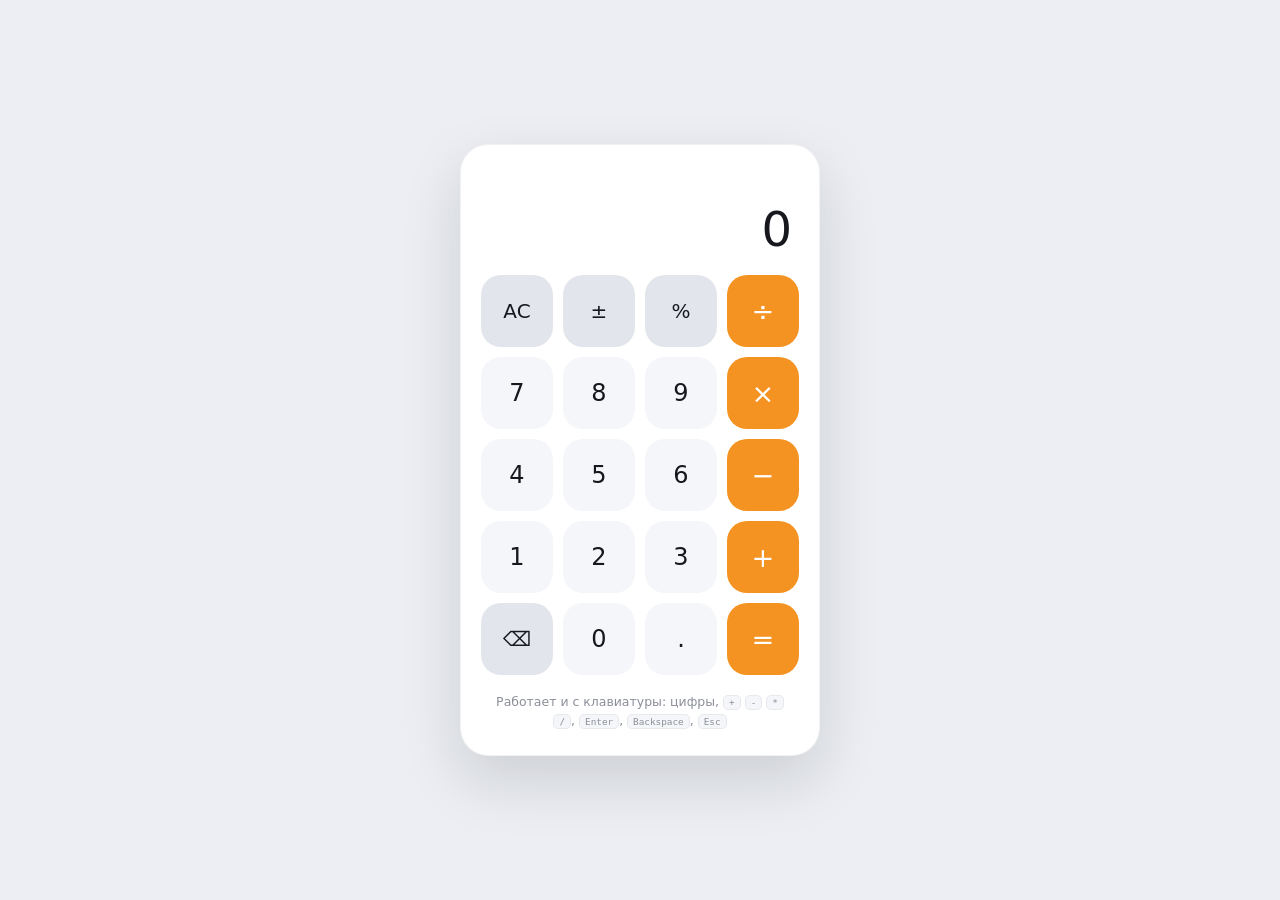
==== commit 501f140c: "Add browser calculator Self-contained calculator page with no dependencies or build step:  - four op" ====
--- a/index.html
+++ b/index.html
@@ -1,1483 +1,48 @@
-<!DOCTYPE html>
+<!doctype html>
 <html lang="ru">
 <head>
-<meta charset="utf-8">
-<meta name="viewport" content="width=device-width, initial-scale=1.0, maximum-scale=1.0, user-scalable=no, viewport-fit=cover">
-<meta name="theme-color" content="#000000">
-<meta name="apple-mobile-web-app-capable" content="yes">
-<meta name="apple-mobile-web-app-status-bar-style" content="black">
-<title>&#9825;</title>
-<style>
-  html, body {
-    margin: 0;
-    padding: 0;
-    width: 100%;
-    height: 100%;
-    background: #000;
-    overflow: hidden;
-    overscroll-behavior: none;
-    touch-action: none;
-    -webkit-user-select: none;
-    user-select: none;
-    -webkit-tap-highlight-color: transparent;
-  }
-
-  #c {
-    position: fixed;
-    inset: 0;
-    display: block;
-    width: 100%;
-    height: 100vh;
-    height: 100dvh;
-    background: #000;
-    z-index: 0;
-  }
-
-  /* экран старта */
-  #tap {
-    position: fixed;
-    inset: 0;
-    z-index: 5;
-    display: flex;
-    align-items: center;
-    justify-content: center;
-    font: 300 clamp(15px, 3.4vmin, 26px)/1 "Helvetica Neue", Helvetica, Arial, sans-serif;
-    letter-spacing: 0.42em;
-    text-indent: 0.42em;
-    color: #7fd4ff;
-    text-shadow: 0 0 18px rgba(77, 166, 255, 0.55);
-    animation: breathe 2.8s ease-in-out infinite;
-    transition: opacity 0.7s ease;
-    cursor: pointer;
-  }
-  #tap.gone { opacity: 0 !important; pointer-events: none; animation: none; }
-  @keyframes breathe {
-    0%, 100% { opacity: 0.22; }
-    50%      { opacity: 0.78; }
-  }
-
-  /* счётчик */
-  #counter {
-    position: fixed;
-    left: 50%;
-    transform: translateX(-50%);
-    bottom: calc(env(safe-area-inset-bottom, 0px) + 3.2vmin);
-    z-index: 2;
-    font: 400 clamp(11px, 2.5vmin, 19px)/1 ui-monospace, SFMono-Regular, Menlo, Monaco, "Courier New", monospace;
-    letter-spacing: 0.12em;
-    white-space: nowrap;
-    color: #7fd4ff;
-    text-shadow: 0 0 12px rgba(77, 166, 255, 0.45);
-    opacity: 0;
-    transition: opacity 2s ease;
-    pointer-events: none;
-  }
-  #counter.on { opacity: 0.5; }
-
-  /* кнопки в углах — тот же тонкий стиль, что у остального интерфейса */
-  .ui {
-    position: fixed;
-    top: calc(env(safe-area-inset-top, 0px) + 2.6vmin);
-    z-index: 4;
-    -webkit-appearance: none;
-    appearance: none;
-    background: transparent;
-    border: 1px solid rgba(127, 212, 255, 0.26);
-    border-radius: 999px;
-    padding: 0.62em 1.05em;
-    font: 300 clamp(10px, 2vmin, 14px)/1 ui-monospace, SFMono-Regular, Menlo, Monaco, "Courier New", monospace;
-    letter-spacing: 0.22em;
-    text-indent: 0.22em;
-    color: #7fd4ff;
-    text-shadow: 0 0 10px rgba(77, 166, 255, 0.5);
-    cursor: pointer;
-    opacity: 0;
-    pointer-events: none;
-    transition: opacity 0.6s ease, border-color 0.35s ease;
-    touch-action: manipulation;
-  }
-  .ui.on { opacity: 0.34; pointer-events: auto; }
-  .ui.on:hover, .ui.on:active { opacity: 1; border-color: rgba(127, 212, 255, 0.62); }
-  .ui:disabled { opacity: 0.1 !important; pointer-events: none; }
-
-  #snd {
-    left: calc(env(safe-area-inset-left, 0px) + 2.6vmin);
-    padding: 0.62em 0.86em;
-    letter-spacing: 0;
-    text-indent: 0;
-    font-size: clamp(12px, 2.3vmin, 16px);
-  }
-  #snd.off { text-decoration: line-through; }
-
-  #face { right: calc(env(safe-area-inset-right, 0px) + 2.6vmin); }
-</style>
+  <meta charset="utf-8">
+  <meta name="viewport" content="width=device-width, initial-scale=1, viewport-fit=cover">
+  <title>Калькулятор</title>
+  <link rel="stylesheet" href="styles.css">
 </head>
 <body>
-<canvas id="c"></canvas>
-<div id="counter"></div>
-<button id="snd" class="ui" type="button" aria-label="звук">&#9834;</button>
-<button id="face" class="ui" type="button">портрет</button>
-<div id="tap">нажми</div>
-<script>
-(function () {
-  'use strict';
+  <main class="calculator" aria-label="Калькулятор">
+    <div class="display">
+      <div class="display__expression" id="expression" aria-hidden="true"></div>
+      <output class="display__value" id="value" aria-live="polite">0</output>
+    </div>
 
-  /* ================= НАСТРОЙКИ ================= */
+    <div class="keys" id="keys">
+      <button type="button" class="key key--fn" data-action="clear" aria-label="Сбросить">AC</button>
+      <button type="button" class="key key--fn" data-action="sign" aria-label="Сменить знак">±</button>
+      <button type="button" class="key key--fn" data-action="percent" aria-label="Процент">%</button>
+      <button type="button" class="key key--op" data-action="operator" data-operator="/" aria-label="Разделить">÷</button>
 
-  // слова, из которых собирается сердце (регистр подставляется случайно)
-  const WORDS = ["Мари", "Марина", "люблю тебя", "love you", "моя", "навсегда"];
+      <button type="button" class="key" data-action="digit" data-digit="7">7</button>
+      <button type="button" class="key" data-action="digit" data-digit="8">8</button>
+      <button type="button" class="key" data-action="digit" data-digit="9">9</button>
+      <button type="button" class="key key--op" data-action="operator" data-operator="*" aria-label="Умножить">×</button>
 
-  // дата, от которой считается счётчик внизу экрана
-  const START_DATE = new Date("2026-04-01");
+      <button type="button" class="key" data-action="digit" data-digit="4">4</button>
+      <button type="button" class="key" data-action="digit" data-digit="5">5</button>
+      <button type="button" class="key" data-action="digit" data-digit="6">6</button>
+      <button type="button" class="key key--op" data-action="operator" data-operator="-" aria-label="Вычесть">−</button>
 
-  // имя, которое проявляется в центре сердца
-  const NAME = "Марина";
+      <button type="button" class="key" data-action="digit" data-digit="1">1</button>
+      <button type="button" class="key" data-action="digit" data-digit="2">2</button>
+      <button type="button" class="key" data-action="digit" data-digit="3">3</button>
+      <button type="button" class="key key--op" data-action="operator" data-operator="+" aria-label="Сложить">+</button>
 
-  const ASSEMBLE_MS = 2500;     // сколько собирается сердце
-  const NAME_DELAY_MS = 6000;   // когда появляются имя и счётчик
-  const NAME_FADE_MS = 2200;    // длительность их проявления
-  const BEAT_MS = 1000;         // один удар сердца (1000 мс = 60 уд/мин)
-  const BEAT_AMP = 0.08;        // насколько сердце увеличивается на ударе
-  const BURST_MS = 1000;        // за сколько частицы возвращаются после тапа
+      <button type="button" class="key key--fn" data-action="backspace" aria-label="Удалить символ">⌫</button>
+      <button type="button" class="key" data-action="digit" data-digit="0">0</button>
+      <button type="button" class="key" data-action="digit" data-digit="." aria-label="Запятая">.</button>
+      <button type="button" class="key key--op" data-action="equals" aria-label="Равно">=</button>
+    </div>
 
-  const COLORS = ['#4da6ff', '#7fd4ff', '#bde7ff'];
+    <p class="hint">Работает и с клавиатуры: цифры, <kbd>+</kbd> <kbd>-</kbd> <kbd>*</kbd> <kbd>/</kbd>, <kbd>Enter</kbd>, <kbd>Backspace</kbd>, <kbd>Esc</kbd></p>
+  </main>
 
-  // размеры надписей заданы долей от ширины сердца — поэтому масштабируются с экраном
-  const SIZE_EDGE = [0.026, 0.042];   // по контуру
-  const SIZE_IN   = [0.033, 0.058];   // внутри
-  const NAME_SIZE = 0.16;             // размер имени относительно ширины сердца
-
-  const MIN_PARTICLES = 200;    // целых слов в сердце: телефон
-  const MAX_PARTICLES = 350;    // целых слов в сердце: широкий десктоп
-
-  /* ---------------- звук: всё синтезируется кодом, внешних файлов нет ---------------- */
-
-  const SOUND_ON_BY_DEFAULT = true;
-  const SOUND_STORE_KEY = 'marina.sound';
-  const SND_GAIN = 0.055;           // потолок громкости любого звука, держать <= 0.06
-  const SND_ATTACK_MS = 11;         // атака; меньше 8 мс даёт щелчок динамика
-  const RELEASE_SND_GAP_MS = 1500;  // не чаще одного звука отрыва за этот интервал
-
-  /* ---------------- портрет ---------------- */
-
-  // Рамка кропа фото — доли от 0 до 1 (left/top/right/bottom).
-  // Дефолт подогнан под приложенное фото: плотно по лицу, немного волос по краям.
-  // Под другое фото подбирать так, чтобы лицо занимало почти весь кадр: лоб у
-  // верхней границы, подбородок у нижней. Чем больше в кадре лишнего (плечи,
-  // капюшон, фон), тем мельче лицо и тем хуже оно читается.
-  const PHOTO_CROP = { left: 0.15, top: 0.00, right: 0.68, bottom: 0.87 };
-
-  const PORT_MIN = 3200;        // символов в портрете: телефон
-  const PORT_MAX = 5500;        // символов в портрете: широкий десктоп
-  const PORT_SAFE = 2400;       // куда понижаем счёт, если устройство не тянет
-  const FRAME_BUDGET_MS = 18;   // хуже этого среднего кадра — понижаем счёт
-  const FPS_SAMPLE_MS = 2000;   // длина окна замера
-
-  const PORT_WORK_W = 340;      // рабочее разрешение анализа фото, px
-  const PORT_BLACK = 42;        // точка чёрного тоновой кривой (0..255)
-  const PORT_WHITE = 172;       // точка белого
-  const PORT_GAMMA = 0.95;      // гамма тоновой кривой
-  const PORT_EDGE = 0.28;       // доля карты краёв в примеси к тону
-  const PORT_VIGNETTE = 1.16;   // мягкий овал, гасит углы кадра; меньше — жёстче обрез
-  const PORT_THRESHOLD = 0.16;  // ниже этой яркости символы не ставятся вовсе
-  const PORT_SIZE = [0.0075, 0.0145];   // кегль символа долей от ширины портрета
-  const PORT_ALPHA_MIN = 0.08;  // прозрачность самых тёмных символов портрета
-  const PORT_ALPHA_GAMMA = 1.22; // контраст по прозрачности
-  const PORT_BLUR = 0.44;       // свечение символа в долях кегля (в сердце 0.85)
-  const PORT_FIT = 0.98;        // насколько плотно портрет вписан в экран
-  const PORT_PAD = 0.035;       // боковые поля портрета, доля меньшей стороны экрана
-  const PORT_SIZE_BUCKETS = 4;  // число корзин кегля в общем атласе спрайтов
-
-  // Локальный буст зоны глаз. Вытягивает светлое (белок, блик на радужке) и
-  // углубляет тёмное (радужку, тень глазницы) в дыру: тёмное символами не рисуем.
-  // Координаты — доли ВНУТРИ кропа (0..1), не от целого фото.
-  // Под другое фото: x/y — центр глаза, rx/ry — полуоси эллипса вокруг него.
-  // EYE_BOOST_ON = false выключает всё это и даёт полностью автоматический режим.
-  const EYE_BOOST_ON = true;
-  const EYE_L = { x: 0.2264, y: 0.212, rx: 0.105, ry: 0.064 };
-  const EYE_R = { x: 0.7925, y: 0.200, rx: 0.105, ry: 0.064 };
-  const EYE_GAIN = 1.00;        // насколько вытягиваем светлое в глазу
-  const EYE_DIG  = 0.65;        // насколько углубляем тёмное в дыру
-
-  const MORPH_MS = 2600;        // длительность перехода сердце <-> портрет
-  const MORPH_STAGGER = 0.34;   // разброс задержек по частицам, доля от перехода
-  const MORPH_SPREAD = 0.20;    // разлёт в середине траектории, доля ширины портрета
-  const MORPH_SPIN = 0.55;      // закрутка разлёта
-
-  // Фото: ч/б JPEG 760px шириной, зашит прямо в файл.
-  // Отдельным файлом его грузить нельзя — с file:// канвас стал бы tainted
-  // и getImageData упал бы с SecurityError. data URI считается своим источником.
-  // Замена фото: подставить сюда новый base64 и подогнать PHOTO_CROP и EYE_L/EYE_R.
-  const PHOTO = '[data-uri]\u0059tEk4fAVQ3I0NVOi8YKy/9oACAEBAAA/AMHUvphWBO65DSUdyocfSqAqCixg7UA8lcCjRH9FaX6fhLdSpVSoVh\u0079tfw04C9Z4S7heu0WWBacQwmo/lMMRWkcK+RV90QADOUJ4DpB6rA6cK/Awgu/pOa5VWindgqPNn03hDcMXVDqq9FBPqtcCOCf2vCixVBDNckqNzvgKPa+VBGbBUvNCh90PpZQ3OvpXwobgZUOdkKkz/QG8ZyUs6SlUvJVCSuvGSqPdg5ylpHmiBwhBpK4OAweVVxVSfdUcRV2k53AOwecFZfiV220TTuDYx8pfxFofC7ackUsDduhArjCDM20sMOIVhwqS9ChLlcFVfyVZvCtESTbTTgm2TuDfUGvHUPF/oVcND4n7OoyCl4yQReCnYyCHNrBCUaObQ5W7ZK7i1UjCYhqZoacSDAI/N8ocoLSeiG04Vryr1hQcFGBsJnTGwmgKV92AjRYda0YCBWU1E+5AAFpwhw2uWlCSBR4u1qNraMYRC0HGK6L5NrpABSxz9RKA8KnLSqhQRnCaa0Ni7lJv+shQEWI5pHA3AgpSQU5QoUWpC0/DXVQXrPCXWWhez8PywBakQ4TTEUFXBBoFFdZbVkKzX1gkn5wp9J+oV91UOvnoqk5/uqF1OICC4OrOUOZxJABNBVbdG/1XHjCtupltIBAyhg0AD91z+1CjlDNKappI5XP9LLsZ7KjXAghzbCpWxp52lDFl2FYjGEGSw8gnhLyOQSbXA4oKC5VLsGrvuhEbsnlQ5gq7QyQB7pWV9P5Q3zEcoTtR04QH6iycoLpCboWEj4hI1zWkXg8LoX7Y/[base64]/D3U5eq8Kk9Tfle18NeC0LagN0mGlXHCv0witdiir4GeigkCr69FUvGKPVD3UTeDVqA8O6Z7qkj8OaHIZoUOVziCHC8d1Er621kHoqjIU4JVSSSQVR4LXUp6Ak8lVcNzhnA9lzgBf90IjcMqwAA7e6FI8gUl5HghLOJKorAdl22/lVcCAl3P2GkKTUUMtJ9x0S8krjGZGglgNF1YBSMsu84su+Es+esdktLqCDhKv1LiT6Qfc4S51ErXHYAP8A/SqXula9zyMC8FOMH/Tbl2neHxAOIomljsoTTsrrYUakARt9yk9WLc0+yow4QnqvRVUhWOW0qjlQ8UU1pjceeic0A/Gc0/0lW1LC2LfXJoJXTkiUJrUtDJAVXVRj\u0059TWCLSIyFRvKYuxXQoJsEhcEQcKXK0Lqd8o7cPT8IDm+6sSKIqiixXgJqOyaTkQLSFqaRwDgSPlaML7wMVwtbTxFzWm8EYHCbGmeGX7r4vP9ZKVdg2gSXaF1V2iyFD/UMcBaGhYDEAszUCpnAd1UBWbyE1HwUKcJY4UWo6rkzoXVJS9N4Y8hzSvb+ESAtFleghcKTLEQXfKK0cXdEK20VzShpdWMu9iuc4ho3BVuxYr4QngdCo3033UOd3XE5J6ITuqi7r2VgRdA/qql+0mjyVANHmlDiT1JVXuoDB5Vhbq/suePbhA35OVDnFxoA30CE8OGHAjtfVCdHZ4Q5qEZAFu/slxaJdDhC823EjgIU+pwf8JKSWj6ik9RqA0W11nsUrJ4lI\u0059TCQ/y73bQ7Fpca/yntcY5PS4HA5Suv8T/AIzWS6gs2GRxcWhtAIXng8Obn3QJHAA2RfygPIcBQHyETStLWSg8FhTmnJdpyzqQcIEDCWOBPGaCQl9Gr9iELUkujb7FLyncz4UQjdhBeKJCGVykKb9JUMy6lLxaJoz6y3utPw5p/iWg9cImtIdIYwbawV9+qzoztl+6e1gst49QUwnztOxrufp/4Wc4FjiEPgorTikOT6ioByiNOFJOFzTlMtcDSbhfQRHOJyj6ZxoArQYwc2mI/fkFamnINUE41pa8EcUtnQP8xoDsNHHutWOagADx0ObXw2Q+olLuOUGXi0BXH0HuoZ1tafhfLexKzdc3bqpB2cUIK7RlHYcrpQHNvqEnIC0qgXFQSi6d1SBeh0Mu2l6/wTUcAml6WKfjsnYp7wCmBM0N5VmT5xwjMmHF0pEgceAaUF/[base64]/ukayiAigqy/WqjlEB/dT0UdUaM4+E3DnlM16UfTAOAC0Ij3R69O4LQ0QcTS2GANiLiQa6d0/AGhwAdTeQU0x5c+mgkDqcL428JZwyhzA7Uv1Ug0pxeOq0/DCG7LNerlJeLMDddNWbd0SzRhFj5pFra4K+z1Ob3SszS6M4y0pU4UlVUtNPBC3NA8U2yvReF6lrXizhegb4iGRbnOABwO5+FdviD3MLpH7W8gHlHj8RyKJxnPKYj8QcSS0F5/pBAVv/AFRzn15T2g/1I8fiLzQdk9wn\u0059ta1/p4cOhwUdupBO1zhXcrnkHgqmQoH3UG8Xyquf+q7pZPCqXkkUD7lXdkFxHwAFDTbeFLfSQTn2K5wrJLR7WrEEtbRojKE7bkl2LyQeUAvvI4HAC5zg8WfigEJzh5jQ0Y6qJyPy2SEsXWCSOtfdAe/YDt\u0079Twk5XeoWSSTZJSs7v1d+yz5nNsmqHuhxgEEuCFMLrbgFVoNbTRjqe6qGsIJI+AgSCzTf0C6LSWbdgJpkQbhraCMyLryumZULik/D7PPQkI2rBYRIOSFieJgiLd03IOnZvikA5LUqMgg8ocFtnr3Uar+Y75S/VQVIGFKr1Vn/[base64]/A5H2UF+/lj76EULUM1E8JDS4iuGSWB9j0WppfEWuq3FhI4d6mn4KejlAGC3Ye3RHa+wAeqtf6KW051DlCfh3qI7KoF8KWHOQAPlF3ODXbDtsUqNaapXcKGcKrm0RY5XBt5AQ5G5/shPGw0QCgufk+6Ew7HEk/[base64]/M2mqIwVaOXZICELUto12K5hJj9x0QJmgU5vBQiVZ49AKECrjhWPCgco0JTkBF5TTT0R9GacQe6dGHJhv0rQ0Dw1jMLbgfgDoU7C125wrhaEEYLthsXnJXxaQdkHqqTfSlnCwqgKpd6k0x4MX3TE79kTZm4dtoHsUCBnmMsdf7qjgQc8hGLd0Dq7WrBu/SAnoUHWXJp431lmPslCQQEN7Cw5GDx7oZU2jQvptJzTyEEVheg8NjjmoOw73K2//TpBFbA5zeweohZBGQJjNC75sJ2OKF9OgkJI/MUwxk4d6HEOHUC/7ZVtRAyaIjUMdE88SD1NPz1CUkGr0YANywngPy0/[base64]/Lza6RuELUMIhcaum8LH0ll7wOaR4KdDIK4WP4kNrZCOyyfppzeqk/8A1TXHJcEDV4mb3VNT/MJ7gJYj1LjwuC44XH2VjgCx0Q7tyPEac0+4W3G4SNDXUNzcFKFv1g1hDl9LzSnVmxG7u3PygMdkhdYy08FBcCDRV+Yj7IQVmlWJXdVZmCmoiU4DgFG0rqkHun2uLiEywkCjwtLw/aWC/utyCWNoa0Cym2SkPAbxVLT0ptoJGO6+KO65Qi20OVuEAjCq0WCUI8o8LvSQiSEugo9Cq6B/4rm2LPCNqGhsl+2U1povOYWDBLSltLbY5I3HrwqsG6CVvRIVRIK4EGmuOOh7IL2lriDyoV4zmlo6RrSR\[base64]/CC6nYJAbeUrIALIsZoHuq7gXAu+6Xkkv6hVXRSsklnB5Suo+muiSndvII4CHVhdsCkNCttCloR4476cJpjAFcAAqCVDjilSb1QvF8ilhwY1ADSOyNG7y3yA1dLO1zWujeMZYbwsLT26MNPKvM2oYJm3e4td7dktq/wCaCVSfp7hLdVxUD6lL8EKQokPAVOuEVp9Q+VsaYl0MRJ6ELpmBrznDxaVndZNdAFzjv04voUE4orn/AE2h8j3UxHDh7Ia4K14Ugq7ehTEZv5TbT6AjQ/W1acYbu5TdCgG5KZ0u+hQNFa2isSDdmhha0T2+n0/KeigdINoeK6L4y/2XAITxkikseVzjthNDkpcq8RyUwCHROaEtpyY9WPlO6knzTdH4TOkLmltd0J3p1MoODarE4xyEdHYISUzPWa6ID/7qL3DaeRwUMilzTlamjINd+i29HJtrC9P4VqMC16TTzBwCabRGMKCAeRaBJp2E3kEdjSAdK1jt7T6vcKHRBwqqPY5BQJInsLXDhvBGSP8AsrOqU7uH9f8AciRSbSCMg4ICZjfHdZvk\u0059TGaBHCIH8Zoq4vFlEayj0Vs80R8rtwDs3Q690HcXbiTyVTNHIojkoLiGxlxs9qSrn2MD5QXVduFpSeXyyXAekngdEs+QEXusJZziD7IMr7wSlnEDCrakZVhhSCrBwBRWTgclSdU0Z3KP4tvdcNVnlSNUL5Cq+bcKWMx+3VOA5aSmXO/[base64]/Kb7lLFTHh4R2n1V3QdQ0tk3fotDUhh0bJAfW4ZCnSyF8TXN5C6f1Tlx5IQpMOFdDa6ZgdICPzDKQkBAKCVxyPdU4T+hkqgtvSvvFrX0c+w8r0Wh17doBP\[base64]/9xoQ3NkFB0xs4oBWia92BKTXJVnN1AvbLdeyr5upa6yQ5Bc/bOXHqU3JMzfi7oZQZHYlPRYOsaW6p1DBNhLR+l5Cu4XH8ID/pb8IDuVY/[base64]/6lkjHq9RGMpiP/U1OFh1j9CEeP8A1OwyN5r82OFpabx2GRuJBV0tKHWRyCw4H7plklhXa6ir2Hci/dGiNYB/VMAnoEVhFozQCFYNQ3k5DD8kIDrsm0OrPGPdCnIY0hv1eyQcTuKDI6gUhK/KRmkySlpJMoReqbl1ri+glp5wyySlA6TUuwdrVV74Ymgub5gDsgYseyrp/Fzp3U0tq8OfkhTrf9R6jVap85fE2xQDGAAD4SU+ufLLvEg3Ecjoog1M0AfTnEOGK6HujR+JztYAx7ccgjJRf/VnkgPYLOAGo80ra3nHWkcESHc3ih+6E+X/[base64]/ZfJ+VYk2qOtAeLKHNlrUIM3ewHUob6aPSpaSQCOiLrGGmuu7FpnQyU4A9l2jH/AFTm9T\u0059T2qa46BmASQsz6oSTyOivG4bdruCEk0Xvb2Sx5UKLxSgcrQ0s3popsTUEvNOeATSGH2rMDnmmiyjPY6IDdyeiHurIwjRTvabBpO6bxSaF17nfYr0Xhn+oN1Nf6h+hXotJrYdQ22OF9R1TbJMood7pmJ57/qmQSBYwiNc8DAH6IzQSFSQdAglnppvXnCC/DCBZtLSNxf8AZKzYykJ3GiTws+Z92kZX0lXvQi8lSHLi9ClmAbylI2O1Em5x9A6d1aedun+mrHRYuo1L5XOrAJJSwBdeOOVYNHdEdHsojghPaFxZI1wAoc4WpqvBmTx+dB6HEXtHBWW7Tzwep7Q1w/qBymnnfBbuHAXfRW0JqYMBJBi/sVbUenxN4xlor9EjJHcMrSPUzIWbMfUiRgushAOHIcop1qAcFVHKIzghARXGx8IbT+IFac3LlXbli0IHfgURwU7JGTp97SCKyFluFZbwf2Vh6lVzeiqfp+FQ5IIRGgkOBHRAIINKXHAXXhWaUZpR409A4\u0059tOMJBBTbLAscpqGX8L0jla2jLiwHgjkLZgO6K3Y9KbgG9jXD6gvkwxwuVXBBe3KBIfSEBxtVfwF0Jp1Hgo77cyiTQ49lSJwbLV9E9oht1AeB1WrtD4iK9JsBYO4W5gHVc3Mba5GEsfw9R7HCBO3ZI4Id4XKD3RYX/qmN+FXdnKlnqNBa/h8bQ3Ayk9S4v1L76GgtvwDwEeI+EeL62RpLdHCHNcH1teSKsdbysAgh1Ai7qlcdx16JrSktcCCvS6MOa3e01Q5HRbOk1zm02X1f7q\u0079tNku4BwIIKZhlJNJ+E4CYL3Bm1tc37hGjfbR3UgbunHNqkg2NaG1fxaUmDh9RS8oDQK5KR1BNZPAwsjVvoLMlkzgUlJXpZ7kIvXBy5ziQlnh0jw0cdUxI5sEDQMO6hLDSudpZp38AYCyfLO2+hXutFpfA9F/oDUl7hL4rrmA5bmMB30g9BQs914JoaX+rEY5NXSO1np8s1bDV907pY/QXVgBem8Mp2kaXdAumiBBD2g2Fja2JrbaAKrgBC0zSzUwhuQQ4c8Kutb/wBbG6qBaP2SuoP/[base64]/C0IXlrdO4Nw6SrHK1Qx4Dix42jJysWUbdS5w72oIoSFuDylNRbmhypP62RyV0ooBFLgo6Lhz7ozX2FF+6LCaK3/DaLAs2dpbq5G1nct7/TOs1EcWq0LJgyDUtHmRkX5gB4WP4mHw+JSehsRa7AZVBVLTuc+RpaSBt3dfdMaaNjrJdRHArleu8L05fp2GTIGQ1NSQPBLq6/oiQufE6rOeh4T0T91FpsJ/TTngmlpR+sBMxR1waTAaa7ocsbwCbApJStJAwlZ2loBdjH6rM1L+b7LE1cmTaypX5KWe5Lvch3eFNrnOxSmJvlsLjhAaTPMKFi+q3/AOC3+GSRgUdq8qxlNLSMgrbgAf8A6f1DmbdwBadwFis4K8vHG4loLSQ5PPjYJSY9zmuPVtEJ2KJzdM6jWeF6TwiKtKzcMAfujaluDQWB4g0HjlJRejVQuPRwVvEHObOaP5q+y\u0079ta7bqWuA6JbU5zSpAfUumFSIUowhtK4rvyhUOHKz8K+nG6doQnm5nfKJHw4IumcWSNPW1taNvmebH3aTSS1fQ/1NCVB6IjKcdqpuokVwqO+q1HDwVB+oqb/VWI3tPcIYKMw8I7SnYM0tFrqARoxlNwEAZOLWjpneogccrSjPprp0TWjND1Zyvm4I7LrCguQ5HGqASTx6jaoRYVXcFCf6h7qYHUaKtL9e4dU1p3F3kgnAdwtUkt34wWlZso4P8AU21aMB7qPBaQkJP5f7KjRcbm/cILhYUDlcRmlS6wrNNq4RWDK2/CJBYaeV3jOnMcjdQwHa76vYqfDZvLnjkH5Tdq3jELH6t0jTva/wBW6q5US6KVjWuc12xzba/JA/4TGhgc+RkYbkle70GmEcDGkcBX1DAPhISvLeAmtHNvIwGu6jv7rSDKPQJ/RuNgd+60o8gJgMe6tpNf3VpIRI0Etrbn3SU0WzLRgEjnPysudpr1GyLHysjWE1taBYvK8/qpLuys2Z9lLvcl3uyVUOKuMokbbOeEr4hqtoEbc2r+HmnNceq9r4OBJGGuqiF5r/UvhL9BrTK1v4MpsEcA9lm7nhjmsdTXinN6FaHgGgi1L5WSgksbuaOnuqv0T\u0059tVIyJwdWSHcj47oun0ztROxrRjrS9RFEIoQ0DhJ6o4pYmtbd0ssFxkoC8pnWR72h5FVVrG8UoCNzUrKd0VlCgNPCtqTkIcmWIDeVYruiq4cFS/[base64]/lWi1Yk04hkAO0ktcBnPT4WvoHDVaM6Ukh7T6SOy2PBPDXCQSagURwa5Xo3ANAASkkgDjZScr2Sv8AYcpz/[base64]/[base64]/urN8P0E53GJrXHsCtHR6XT6ZwMceRxlardVI4AYA6YXOJdgvPwEs+NshoBx+9KjdH6rIPxa2Hza/XRGJ7w2OmjY0UAG8Adgn9DppIx5srsABt0nHbXEADjqEeEAEDqnWuoMNnnvyrySFo5afdZupdTicEFZeoAINlYeu2gdaPXsvPa6TloyL5pZkvKC7CGVCLE4AUjiMPFVyhDw1z3AtbfsMp3TeFHBLCAcA11W/of9P6pwc5g3OYAdrXAmj/AIWtF4bqoHxteA17iQM5sdPlMTTawxP81zyxjbNuJA/VJ+XG8by0X1JCsGxxjnFXhB/iITRHXqeELUayGJjHgin+3CQl8U3NpmD7jos/Va2Qg1ZbfVZE3qDjdEWULTHdbbOQk9bEGskb2GFlRkCweqEzEn3RpuENtFiW/[base64]/urB2x98k5IJ5VmvOBynIQaBcQCTx7LR0uoETTI1jSSKB7fZc2V72kZI/ynII37Wlzs/[base64]/dFmw37IbBbUs7DipHCt1UN5XEqWYeqSH1lVJpMRGxalx4Kcb6ocJb6XlcVLCidFaLLg7sULVfz3V1NoYXIh/FF/+4P8A9v8AuqtwmoshNwGnAHutKLNhFDSaFqzI3AjFpqFxArITkeDmyaWppG3Qdwey8d6RlVLt3CgN6qjwAD3SWo+klBY4jCXdyVHVXYDIHR9SLHuUNnpaT7piAgEu9lraK2yguJP4fKXIb/[base64]/[base64]/K0I8THuzwE3DDxlOsiaCLBus46rQ0rDfFnknlaunhAt4c4hoAaKwUy0AcYCHI6j91zCTmv0VnAjqKPYpKex/2WXqcg0sbVNoHKxNW0j1dykHmyhOVV1KKUtFcJiMWB37p/SWapwzyFo6c0MnPumo3OOLwrGJpNjB9lV0Tr9LgflBc\u0079TIP7ZQXggdUF5cDY3fogPaSTdoTmJHUtsCrBshLaRlNm+QfhV8RhMbWS9CKKwHNrUOb0QJbwVc5iBVIuSEHUCpFUjK5d1UP6KW4yFSTuq8hMQ15J7qG5ai6d22QDujSGiCEIja/HBCgYVzyD0UkbZP3VZh6Wn3QyuUqWmjjlNwEPI6O/[base64]/C3UATt3foLXhprMod3QJRbMd1aIXp/goceJEPVtp1oZN0uJXHhQ76QpbiIn2Q38BQ1HiIDSFDVZuHA+6Z5BBVRRG1xo9CqOG12VYZCu7FEqHj8LvnlCK5vK4hSBhHgw4FOhwc/PPdPw0QC3kJljsVXVMROIxWU3G0uHCOxux7BXVakAN914sHKsar3Qz1QpBYpLO5NJd/OEN2XD2VJ/[base64]/usHUsbHrnBrLdZaW/dev1Gnb/[base64]/yjwOIYB0CZawv1ETQDZASniLNmqlbnB6qIG25nbqhag/iuSrvqKmLDi0HJFqDb4werVHRV6lFj+lO6QW8LciGBSMwWrgUmYRfKehbxXVPRM4T2mZTweL+9rT0rQXdiOtp+MtIFD2HsmWnIABA9+ykm/YqrjZUNA3d/buibdwyaaORwhysG5wjN9gTaVPq\u0059TkH3Wfq+oPRYWtOTWFiuAc9wOUnOzaUBQuXKys1FY6iLCdgcLGclPRYGP1TjHGgCTV/ojsBeT7d1JZ6uB7UodD/Tnva4acPaALvqF0en9VEUQaTsenDTTuR7JbxUCPyHE1mr/dee8YDINe+SPbuEgIvrn/ALr0xcH6aG6zS8L/AK20wj8QEjR6XspeOiw5wU6IkPkHcKsn80LtTmMJRhwQVYFcu6EKeGFBccYVWojTRCMeCuabBHZGiyCFYDcSOo4HdDByuCs00XBTGeVFkNwooOFhcBhSOFdnITcXItPwAdORwnWt2Hmwjsq/lNwVdXyjtszNO6wtKFz75C8kSeyinFUdfNpeT6kJ3yl5hQQm8j2KHqBUrvlO+BTeTqjdUWrg0jW+X3vhCiB8ua+eKRYQA4jj0ghMxuP8TGO1JTxN162a/wCrKJpmlpjxdtJNpKbEhs5QXDOVDDUzSpHpkcDwVBFKn5iis4wn/DsvC24uiZjbhXayymYGG09E3IT8Avv9k9CCOGnPta0NO07QXEEV2yAnmDYPp5F0DwOiMDtN1Z62bXAqB9WVwIFnN9Efy8Cj7m1XURhrA4NstGaHdIymrAdnsUhq/VZ6rB149JOcLE1DqNtSk0m/B5S5UErrXKbVgiswmojn2T8Du5T0NOHdNtFgcpiNgoW2/a1YR22yPZGhaWkcYyuDCZy88nsmAyh/dY/+q2uPhRkaTcbgRXa8rzfjchmgjkcAHNJI98Bbug1Hn+FwyA8MGfdYn+rIjqNNvr1MF/ZfO922U2pgO3UUPzKZhtlaarKnUEOjIHISAwVZp7q/RR1XPwAEJ3CqCrkIzDYPwqh217T04KPGdry3vwrkZB6qr7OevVS31N9wuH1UubypdwVQWDhEAsWP0VVdnKaiNELRiAHHa08wXkGwQjwuFUaTDQeUeDEg+E7CDusE/C8uXHoVDbr2VHYBQ3gGkKktqarHIQW4CjWN/EBHVoKjRY1Qs/lITMztmqZIOqiMXFqHXR3A17K2kG59/wC2kWMluqNUdhpJalxfO95/M8lPs9Lr5wGhZ2pO+ZxHNoEvQKp5BXP+r5RB6me6F1V285T+gNPW3DlOR5aEWMWndOzuE/CzuE4xoqmrQ07D6eG/ITsIyHPcTtwOyaiFm8kf7ijOFYLaPVUIG77KCiRt3YAvOE9EDLE0OAj8sm3E89apLag0AYSdt2QfdZ8xG8ginUs7Vlrs/usPxB5AIr7rA1BopN3KoVQqVwNqQrAorcI8XOE9p3LQgdVe6eidYxx0TcZFC/1TDaAVmjIIViaAU7sJDxdvn+HaiMdWFeM1Ehm/[base64]/FK7vmqwhnv0UXkghEjwQffjutCIOdG1sce+zT+zQgysYGPcwegH0hZUga5xI5GLWZqbpxcOv6rG1wBacLz2qwSlHYQyq/K4+y4KQVZqMwpiLv1TMJz7+y0IDSf01Vk0nIyAMo3mXQARG21uRhcHknHHuquu0Gb1Rvb3aQvCTSBksDZB15Ht\u0059T/AIDbNNOx90Tur9kfUv3tcB9l888TYW6qS/6krf03kAhOeIj0Nck5D+GwhLPHqtU5KvGaRFSTi1SuFQiirRGiR0PKuwUa7FEfhrjV0uipzXNGQmYyC0DqMKpFGlQ8or/UA79VVv1LnH1hRVGlZWbhWDfUmIeQE/BRYbGU7A7YBWetJyN7ZKpNtsAUMJvSPdRvqUd2Bva2+4XkPclWIJ4UF1dVQ5Q3inJSWyOEGT+Xa5nqYB2QJMOArPKZlduDgBQOV0JH8PqQcHaCP1V/DsNcD1cEYHZBqQ7FkDPylwN0lBGqyS3O0BqTl/[base64]/xTc3xIxgAlshFe12tHw6RwmkY9oBL3DH6hXe4+puLHK8d48zZqXcZAOFmAcJ3WDdpQbvHVISfQweyA8YQx3VgcozBYQzmwhlcXlVDqOEZjtw2nnoUQGyQerVSP0OBHHBRrIOEV+QHIbjlWYeQuCh/RXcLoq0bm8Puj1HRc9hY6j9iOCrNySExB9Q9k/F\u0059TsVlvGeQUzBkg18hacDmubR5V4yRfXKPGX17FeW2AZUV0VHNFKp4whyAluUvIEvMPTXsqQmsIWpsSWitdhjvbK4gjzQ3I25/VM6BpO6hYuzZ7BE1YqFrG36n7j8AILDtJe7or6Qb3+kZceSkg7+ZWeUFv0rugVXYLSiV6bHVUunBWPNo8DshbejdgZWhG7KegOVr6Ukhq04rNUaTunaKG4ZHCbiDwATtNdOyYaXEC2kjrZ/ZFAFV9I5+Vxo8X9kNx9NKGNJcmYwQ4kkUei1NMX+W5u5mz8xLuAUlO2MgiEVGz6aOcf8AKzNUMU7B\u0059TQ7LL1DiW24FuFh68i9qw9SMlJPb1P6ITlUqpUWuBpFYco8YzymoxXwi8JuE3RT2nJbVnPwno3HJdwOyPGR3wT+iMHHFLg7BCHJfRCJr3Xz/wD1AHM8efeA57Sn4XbfEKAwQD90xNiZwxkWAvK+Mi9Sd1ZYsQEhPP8AVpL7BZ7yDQ7BCkukEKw90dh9KofqsKjwqHKisq24gghMnlrhweUK6cQUYGwPdXjNtpQ4KA6iFZ2CPdc7orNy1SrtPpo8H9lLRT0xD9a0oBZAT0LR\u0059tHh9LzXF8FPs9NUKRYZBZ3YNplkrh0FLy\u0059tchl12AoHZc8UOEs9ucJOc5KpEfVnqq6gFzb6gqIssA7IwNQyk8EAfumfDiBC/JABJr7K+pAO02cNFgoB9OnIr1O4RNOTHE57fqDaAWdDjeO4QmmirO4pVdwrg+kKv5rVmkbqPBCJCadXYrW0khBaFqxngpzTuyFs6R2BXK1YCCPbhPxkAC8D5TIvks3dirh4/MXIjX1XFfGSp32c/uocbOFdhoI8QshuKtPMY2TTOa6Nzi9xAcDgUOqDro2FhYwU2rDmnt0WVqAwfyyHktBGCFmam9vBv5WLrXNJNYKxdQ0k2UlIDfdAdhUKoSqEqpdlEjflPQZCcZ07IzAjREC+qchOR1T0DqGc/KJHe7J5TAJCkHOVSRxIIHVBJr5Xi/8AVLNvi8b+S8Cv1TEhEWogfQp4pE1JpzfbC8z40P8AqhY5CxZBteQmY/VpiFngW4qsuBtQOqsEVpwuKpIhlcRhccgJpgP8Mx3QmvuhSYdaI36Aeyuwjd8q7qJKF1+6I/oueMBWi6hWIXBWjPQ8JuGhIFoxUAHe6eicAQD3TMAvef0KbiLiKvFIjW2+nDlNxNAoFeUNnCqW91AYG5vChhu64VZD6g2/lLv9JPxhJyjBtCZ3Ug2+jxSEw7bCZ2tdppSQQW0bBTPh9Nb33q+oYRG4kg5ygSP9DP8Aa1Vifu0rh1JKRZl5Q+pVqtR+VX4aPhV/KuOD9kVhDgHDlaOjdYBWxGbaE5Acha2mfx\u0079tXT9CE805A/ZNMftHX5JRWuzdOPuVLpaoB1H4UB5rqa6lEjcHEZTEYO8A8E90ZrckkfTnnlOB4i04iZ6zILwOD7JKY7oGhjy7b+YnJPakk8OAtxF1yFmasHbV2eyyNRGBRpZesbk1ws6RubS0gQnCkJ5yqOOFQnlcx9muq0NO7haUVFo49kZtXz8hEZQ4x/lMxOz2TcTsDN2m4jtRdxJxkLr59lQuz7ILhR+V5f8A1Wz/AKnRzDkOr912udcMLuaeP3KJqOp5GCvN+Mty599QAFhz4IPdHis6cjraSH1ke6pPYcl3cq7BaIB6iVbmiEOThCKnkKWn0lGh+g9rVp2230/KiLLKVm4o+6KBbkKqOUTlc4WAujPqCPtsKhUtTemNvZZWvC0OFJqOMENJObohPNaGscN2cYR4Bj2TDQBI08p1pZtPGV4454UOqkI2b3cdAoMgZxlUYQ7c6socg9NHkpSQH9kFo5VHGrKo/DinI4i/RTO7UETwx258QPFcK2rstdtPDyEGX6CB2QgC2C/dAYPxHV2QDzauDhR0Ku76AVVuQVDuLXQOwR2WlpHVwbtbGmdbK6hOQuoha2jfdWtaB9gZTscmeRSZaTg3auHHupLwDybVrvNpjTs9RcOE7HTXXV9ldoqg0WeUbzBFKy2NLiDRJ4/5Q9U6Rzm+ZtwLO1tByzp/rN882As7VEEu9Pqr9ll6gFxxws3VtIWZMCRgJV7bOQgvpLyKlWqubhDbhy0dMRS0ojQCYaeKr9EVvvlEY7rwm4ngf8JqNwqvujMd1CiSQhw/dcOtqkhsA3i15v8A1awO0sTxy2QUUpqHE6VzSKIN5+yalO5gA/pzS81464UxvXcsXUXtaeUXSUWnnm0mW7JnAnIKrqR1S5V2EBpKuOL6qW8KJAgOtSO6lo6I0I9LkcgOhvqECLkq6ZhAJs8AZQXi91ct/[base64]\u0079taB/CeidkG041/HdTv8AdTuyKRWONZshP6QEt45KcaCeGkq0e031HHwrvhL9kj7AFDaG7jSE8lzC1rfRRoHo1Z8r7PBquehSGo+mjn3WdJbgTWVnahtjlITsFLPkxd0ln8oD8lQOFBFhDe2iE/phgBOxWE0w3go7Oa4RR+6Kz6gm4ug5RWyY7KwN1+y5zqPshSOWL/qJof4fIOwtZeH6TFkuYCb+E2B+Ew+wXmvHhWpHalkTG4gOoNq+gP4gHQlA1N/xUhIo3dKso3NsJR4pcMGkRv0hWbh1KzhhLvUBSOa7I0IsO90dhqEBCA2uUDlHYajP6KH+l24ZRGCmEKjsAKGm8JkO/F+Qqzi3g91A5CPDYlxzS1dG0ub9QvqtKOIuIAN4TukcC0kfVdG020mweivK47BX6ojC/wCV5X0j3VH9CrA4FqjvXJzhDkBDqHCWcLdarsybPKguLWPBN0Q3/KUd9buyoQfMbjgLSiGzQuDjzTvjKjw4gTkE1lULvM1DGN53EfZDebcTX2S8htjR2VY/UZSP/wAZ/slG5aFKJ0XDCkDm0O8kKtIsT/[base64]/+nhJ/ppN6d+7SNs2a57rA8aG+dp7hZEwO2yOQp0Fl/pOUDUm9XKAbG7BCkimlLTN2i0IIwB2hdeVdLyCiopWZ6jt/N0vr7I8TSARXX9EUWA1p7lD5d7hVH1fdH6AKJTgIkJtlHkcKkmHUoZyPlMPH4gPwpl4BVGpnT/zLWjA7YSR1WxongMvknqjaaYNkcNpolPxub2OSrvNkAcdk6xzGgWzK8TtK5wVzGWsB5B6oVbW3XVVfWPhLSXeOFeBjZdVGx309T36paT+Q059biUsR6u645c4nkCgnXvHlvZts7G/[base64]/xB1wSD/YV5zTknR7G8tcR90z4Y7foAOrSQsfxc/iNscA2s7UiomGuWpbQzGOYO6Aob3F08ju7iUQ/[base64]/[base64]/CruVHOpI6t3pI74Xn4rY7Vs/oeHD4Kv4Y8NbMzpusLK8WdTj3KT1v/00WOGpCEDbI7q0IbPU9x7pmYBrKHQJY/[base64]/FmsjaQmXOI2sIrCC81IOltRsmJlZ2k0gPaHIEpDWho6nKARWVR3CtGeVY4IPQq7cWhjDrUn+U75QFING03BJgEGqWtpZzjOVpxyAgZyjRyEFOQzYGU9BJfC1tG/[base64]/F3+bP6cBoSupJ/h4we\u0079Th+mUd2oUPKZeS80AgNVNo80H3V5CBhCb1RGrhRm2u4cKQKokHkGkSGMvd0AGSewTEzw8RtaKa0EAKSa8t3UIrQHEtr7peU2cK8YwAuebcpb9OVSkVhoK4ypceAoJ9NDqmdMNp\u0079tLT3acjbxWT0T0J2neP0T5c2SOhX/[base64]/Cfz6XZCZEmMONduypfSwASgyvtxO8uz1QHuBIxlJ6xtR88LD1LwQeAsfUn1E9EhKb4KCRZVJJo4/wDcR2S7tZM/DAGN9hZVac/LnF3yixhGHYIrUUcojEZpxRpGacIrXDlXDwcKXOBXF3uqE2hyFKzDhYvjlxayKRvasIWgJMTxWLWVr/TPID2QdRXlAkfloJKHl47tKHFhydjhJZuAJc4kNA/dJDBK6vWLVX8lQ3IVx0VNQadY5GVL2l8gcPzAFS94oRx/T1Pcq7hiP3BRMGNuMg5KKfQB3cEBwsK3AtUKI6tgCqBlWGEVihxyVLSmYu60dOboX\u0079tKEUWkJtuAUVrvRgZ7pmANEnsR+6diexn0AfdeSHGFzhgKhGFRwI4KC8nlFfC51PlsDZbcc9kHSF7Zd59AGSVMr2ybm8eZgX0SsQYIpZLsvOxueAEPUYG2uMLmnZC4DqMqH+qWPe7aKHq7LpfWwnn3V9CbY8dS0hCGNg6BV1gt525HdJO7qFBVs/oVaP8Alv8AZRWLXDIIQDgrgupEhk8t2fpPIWlDJtrNg8FaEE2BadjeHJmGTaVq6OfIXo9A/c0G1s6clwCbDN7Kuj09lDZeWu+ppoqr5ActNUl3OrhDdJXByldbLuj2jp1Xn9W6rzWFkaiU2UpZecBVe11EA46+6XkisUqiPaFcDHCs0dUVqL0UgorSiNdSMx25EBpTvzhW3e64k3g4XAqrhaWn7rK8bYXiNw9wkfDXUx4OcrL1zg/USHoTSFObiASINXlTELcAnvNcwtLQPS2m/CQqsnqpeAHABwOOiC/JVxhquBhAmzJlXY8mEsb0yh16k1JhkOOhyrxi2u7AWrzHdtdwhv4BVTwuqyFZ3NLlIKuDi13Km+EzCTQT0RIaFp6d/ozym4yScdU1A3lGYSH8ccJqLaaPfIXlRhTIRQpDJsUVUu22AguzVDqnpLMIabIAs0PsLQWxhkLoyQC/[base64]/Ec30VNRCZDvioPH/7LOknc1xY8bXDkFCOo7kIL9SK5FpDU6km6pY+qfvPdIGN7ydo/REZpy1uRkob49qA9nVCLFIZhSGq4CvS7opaURpRWmijF2MofmUaPCuJO\u0079tuVwVBPZLzZYVleKOvSsd2cFl+Hvpzm4sWszUm5nHuVSb+W0BJOJyiafJTUrfLjbuPqeLA7DolnCowSOTjKocEKhGQrdFbsl5v5hXQnabV3D144PCYlHpiro1WcdgDevVXcPw2oTsqDyrsHrV9gyS9o+92q2wH8x/ZXD21Xl57klcJa4iYfkFX8xpbZhYP/iSql7Cb2Ef/AOkxE5tYsLQ04Dm2m4XBprKdZJ6MD903DITWKvqnmtbVg2evurgEOI+4XlTQ4VnZAVHAVhDIsrgPxGnseqZnd63FlVi\u0079T26JSUFxtzzXOFXUtMYjg3emw53yeP0UysMZlcCSXONOPRJwAHUkuyAP3RPQ1hkoHdZFldoh5mDwT06IWojprZAbJBB+QVWKnamFz8NIyUSSVsmrle/8zbNJZpoE3bXVlBJ2ktIQZG5VJBwR2RgA+Hij3USfhxsbWeShngEchFaBNH6cuGVXbuYWHkZFJcijS6uq45XBaejmE7Axx/Fbx7hO6d9/[base64]/lAc9zmMYfpbdfdUde4D2RHNyPYKtLgl5x61zMIrRfpPCYcNkjS7IaBVobiS5xJ\[base64]/raLrcOqH9YQ3gjaTxwisA2BvuFTVEmd99DhUA3NNc1hTE8teC00Uw8fnaPSeQPylBlZbd7fU3rXRAUfC4Z+Vdj3McHsNOBtbEMrZmCVlX+YJyNwc2xgppjrCe8L1R087S4+klfQvDJvMja4HkLZgPpR2j4ViRwqOGLHCXkbeb/TqktRwVlTC3fdG08QITJ0wI4SWp0rcrN1GlySlH6fNUhOgsUguiq7Qtio5qo7HGEM4VbUF+FZsiPGdxCiZuExp27mNJ7JisIL8JSeSyQP1WZqq2vHcLIafxTXUJaS3TgAKNQ2gs6Q05Hie4MDW4vJKmTPOUFotwCM4U/[base64]/Qu2t/wktSDGKd+TgjugxEB0ZNEg9Qn2SEyFxdtbIQzjrVhLOrzDjBHCDI0N3Y9LhRSgeQSDkK4JAu8Kp9Lg4deVzxbCALrKvEAYzdIUxsxyVhzaPyFX6HAjhc07XHseEeCXY6nZacH4UTxujeaOD78hLlv6qnVd7hSExpdQdPJuq2n6h3WtE8Yew+gp2M2A5qYiIK9R/p3xPyS2CZ3pOGuP8AYr2+klDmijaca6wKRKs0Oi418lBl4I9uyzdUbJF/alnlvrtN6dnoJ4pONZYHYoU8NjhZ08AN3gpGSEWlpYqKUlZmktJTTXVAef1QSce6GTdoL3hoJJAHulH6veahAI/qKa0rXVb3WU9G2sq7xYwnI2bWAdlziA0kpKZ92Gmh1KSnkAFDhZ2okDrAWeaZOQT7pYn/[base64]/7prXyCLTlgzJIK3dglWt2xxscRiiR3KQ1su6RxabbdC+vcoTX+sHa0fAWhA3fFJZogbiD3BwUrGC+QNaLLgQrz7HRbIx9INu/qP/AAst42uo/ZcH42kY7KzT6auwubYNFFhb+HID0CW3F0O3HoNhdGQ4bT9j2XOBDbPTlSDi+h5+VZruh4UEC0Nwyq0Qu+FKa0mp8k7XZjPI7e62NNKARm2ngptp2uFcFaWnIeylqeF+Oarw97WPuWEcNJyPgr2Gi8b0+pYHRvonkHBCei8QYeSijXxgizf3UDWxPoZQZYhJZBF9ks/TkDjBVoWBvHek20enoulIIFZ+6zNQQ3j90jI4V/ZKykEcpOYhITGzhAJv7IT66pHU62KKwx293ZqRc6TUm34b/SE3DAAOAnIvSAih53Um4m7iD2TG7kJeWTdYB+Sk53gccLN1EvNJO7Jvql5mBuqHUOb+6XqtSPZU1l20E8ApMNBdaISSQOgXSWRtGSjsZsjoUXkcHuUdke1rW8bfTxyUjqDcrz1ukIoUxVIwigYR5qZBHE0/73fKCERpukYDDTXCLLsa5xjvy8D1cpbLXUHdeiuTZyB8qMXSjblXAoKXCgqxgh2UUi7VW4NFWZnhNQvLSCtPTSdRx1T7HhzR2UgUT84TMUtUHLGa4BSHEGwFLcuycdV0pO1oquqa0LSWuYXbdzaHykaDpi5wstNfdXnGzRukLj5kjgxgH72p0MIOpYMlsbCfveEKU/xWtDAbAcGgWh6p3lsc48k0MYxhZEh4CjPQLUiFSen6ZAOfi0LcInEjF5+LwUCF3rcOmaS2pbjcAliOCuJLSK6ohvB4KYgIc17SPypNjtrgaHuD1VHDa6h9kZjg5ueapV27TS66JBCkHGfsVxxyqEKpCkG/lSBaa0ep8o7Hk7eh7Lb0029oF56LT0T6ICalbm1teCuByBdhehZpGyse5smxwwAOp6YQXQ6prC8hhY0Xe4A/ohR6oWAbaUzHrSx2co7fEGnqO1KP4xrTyEObxJoaadQSU3i1NppSMniT3nlAOsIGUGTWG88JabVDlwr3tZ83iELSafuP+3KSl8Se7+VHXu//AISkr55/5kjiOwwF0UGRhOxxAAWjDCteFeOycrQgK6V1BKyybW4SGomJwElJxZKU3gzAWV0w3hkgvDjnogOA/iAB14VddHsfR5pJMFvri1ZwDfnojQRiMbpAS7muyZ08PmOdI4ekY+T2R9TGIIIyLDzZWPXqJN/[base64]/[base64]/AA2pDXn0k59l7CEtLbBxWCmHvbKyOJrQGAgyOcOPuj6jwnTTQtd62SH6iG+kYu/hYM2hc2F8scthj9pFWBjlKyRaiNkbwNzZBbTXKWe+VzTYdjk9kpJM9uCXH4GECXUHja8/ZLPm1FWyE/LigvfrXN3ANaPYWl5WagizM6vbCV8k7jvJdRxZuwrsiaD9KgxAONZVmRX0R2xBvRXqhlQp6IkeEzG+srnyXdlI6iW8JRxqyUpPLYICBpI5Hahr2jDTkk\u0059TmsY06EsYA02T72kdQ1wdA6gPTVhV8Q9Tmu9kiGFxFJ6LTBlOkB9Is32/wg6p5aRtbkkYH7BbEMDItPCwhrngEn56pPxR5aY2OOA391lvO0Ag2T0QXcEpcC3V3RjjAUsNbndgqRnKvWMq7QS1Gi+kquoyAOyGOFd/C5v0gooyr7cYUPGArey4t9Vjg8qpFGiiswReQUUMzhHjz8hMNJaMcdk3ppRfqyCE0KPBwsptEUrlooN6nlc/0hoPIVoR+fgA5/4RzMWs8xwAppAAPfooDvVj8vpocLP8TIDvLY62k1jqizHZC+ECi4AEewF/3VIyI4QXk1s9I7lZ73lry40coMjacQOLXH0tJ7f3V7qIA8XSaY4ti\u0059T2AS2oB/iDZ5NhUeN7XN/qaR9//AkrMbB/vzXspoHIFghCbhyf8PP4kzs/yHJR+eOQqgnkchVk9JsXtPHsiaciy130ux8FUduY8jghXa+N7acNju44KjINtOf7ojJARtcKKhzaz07qFBChdxRC2fCtWXUx1bgvU6STeAR90eWPNgZWz4J4lQGnnPs1xXoGAtIo3aLqp5G6TY9xLdpDfayldV6PC2wt+tzQ51Dr2/dGlELdBpoXMAcDQs5Pv+qT8JZG/W6gan6HRG23yQRX7qJdLHJ4cJSxjX+rBPNHohPhi1LYC9jRIYAzI+rs79qSMcMcmiaZMEWL568LNDWs3tI9JzlZ842tc08dki5oCgMJyEVsPdGDAAorKoRkqKXHhS2u6kyEcFUkld7fqlZJCDwCflKTSG6FWVEWmdIDNL6NO00Xnqew7lVk1RdKI4WNZHdNY3k/J6lGJEsMZNgFpx72ky5zmsY4cOVde3aYwONpKtoAyGEzFoMhNMJzXwO6LORDH5TnW6vMkrp2FpLSMdNMZpG3sdgd3FbLi7MmwFkbaPQH/wAKx9bKZpA54o1wEk+heECU4wqsFFXcuOGAdypYACSVx4RGBFh+lUnySqx5Cu5c3srsPRFbhRIPTau3LiCpa3NdFL4/TY5Cq3IymGeoAVnuiR2He4TAd3RInFjuhHKdjdupzcLOi+i1YEkknJXUXEWiR5oO+m7x1KvMBM5kTBTru/bqiRtAP4bbs91miMy65gH0gk+2FeUkzta7rk/dV1pc2ONrs7W4z7rPls1fyqyC3CuSu1D6AjbWwe3J7qr8NP2/smYneZpo+4JB/wDPuonZu2OJy11YQW/XY5DiaSOp/nOI+noOldFUEtp1Y4Ku5rSbY7PKZ0XmDTa1zboRAH2twCVOFFCjwK/dSzafS76Hf/qVRzfLJac1/SeiM9oli3g+oYJ7pYghVDnNd7IzHtfgkA9iiMc5p2miPdS4AnGD2UUoLT0Ve4IV4ZDFIHN6L2HhU4e1rgcHPK342h7OUBzTG6+CF6DwjxLzGCKU5HB7LZ3BzaOQVGoO5tAXY/RKuAfOHuFU48KGQxxndwayb+rIVnGMx7OaaQL6XlKOLWtaBfpJo/dKzERscGj03azZ3DbyPlZs/qKD5VnKI2MAcK+1QWriAEJzbOLVeFR2QqXWVVzr4VHv2tslKvJN1+qoIRzKbHOy6v5PQfultfrXPcGNcC1gpoHDR2AVPDYjLKyV5c1rXekgXZWkyMRuazcHPDaro2ygSQtY/NEg3ygeIAua0k2aqkTTs/h9KJnkF/ETBn1HrSFKdxEDRb73SO/3Hp8BNabT5DQcNycJnXudFp2tFBsnObquixJSHO/2t590m/1Owl35ceylg5cVxOBSl+HAKwGLU1YV24CJF9P3VXZkIKpH6XUruGVIUswUY4K6U23CtEPS1x6ildgOT2RTRr3QgKk4weUYDaB7HlG2k56q7Saoq4vBamdO83tKRY6htRLINIsNmRvpLg3JA7BUjdby5w905FFLA4TlhaJIixp73g0hMe1kU81/TbGD3Sen/mbb4aBfbqod653OLsl4aBaDrCf4jY6tpd+yVd6ie1rhzaDLZfldJwD7BF0bqY5uSLTJAG8Xl3T3SrCbk7tJ/wCEnLQaL6Y/4XSAN3M5aQ1wcOmFXi/YJzTSNb4VrQOZDG0H7k/4Sdehp+VHRRWLHKhwvPVWgl8qTP0nBUaiPa/[base64]/YcN/5KQnBl3B8jYwTYaPqP2H+VSGGEet42saP/cyf0GE5pmume121wbVAAgfYKC9rnOZW0XQA9l2pD9sbnNoEVY4wk9U4EAk0EZsp08YcWkzkbI2HPljv/8AIqkMZibu+qQm67krRjBbpmB5JcSdwB/v/wCdEhq37pC03TMD2Cz5jQOMFKPdtb7lBGTSseKC4Ze1oXcyfdENbiBwO65vVW6I+nF0O6E/E7vY0qtGPdEmG0td0cL+FQFWdgEosZuPnKnkK7R9LeASmgyrUbasfoq2LBrrSO0g474RWfSBWRhWcCADSmIZRWgtdjhIxG3ZR6o55Rmt2NcSM1X6qunZ5krYxZ3OAAHKLqpCxkkgc40drECWQReGhpALg/m+T1/dUhuMYq9u42reHsa+eEura124n4\u0079T+ySIMmoY6r3d0rdXaIcGj2S5ouu+VL9mAS446K0TvUQwBoqvdMBw8z5yeyBKTHET1dIfvX/9QfEI2x6iRrfpFV+iD5gttfT9OVL48EDuFaeo/D49ljfKcXyAP+6E2QGMtd0PIXObRUNHRdSgtBPuitHmM8s8jLSlXt78hUrKkNLjQ6o7SyMAB1/1FTuF+6u11nKuPZQ5l5CrG50b2vbyDYK+geBaoTwRvaeR+69G1m+L7LL1DNr0/wCHP4BW3G3cBWVWXT/7f0SzoB2Q5IWjsln028BBcb4AVNjjzhcYCcEKjtPXRV8kVaBKNqXequCE+hZpBJ7obzhAe6lTaMPlJDR7f2QtTOQ0CEljOHOJyUu2KSdpc2MuF5dwEceHCM1LZPv/[base64]/jC5ho0jhFaKAPObTAfYFcK1bgO6HTTuHQZCKWbWhw4KI0lru4I5RQbFcK2wjKK0EkBINLYaI9Tz16BXY4lwJyU0abp7flz\u0079TSHDuja2Umib2rtVRbCBt2wt3OPdxSWsduLGVVC69//CrNl3umo/lDD/lNMYI4Z32abFtx3dj+1rPLhu9JBoA5+EqAXO+USQ2flAAyPlc7kq8IaYpnONFo9I7lFd9T3cA0Qhas0Ie2TSjxBoMpodUiOo90w9pOm8y/U+hR9kKUlzY29IxQQoxuft7q5cXDfdWa+6llPp11eCPdXoVahV4NgkUpmDX04YJ5+Us6gcqpd2XAq4cjMPuiA5RG5HsqvaRleg/0lq6kdpiefU1fQ9MQYh8LP1oG6wjeHD1AD9V6HTMwMJnaeyC+KzkIEmnaRwl36QOJsFDOjA4arDT9NoUPhAwaKWljvjogSNx2KUkj3FAkYOvKC8AJV/BQHGkFxFE3QCGZB9RqxikFxM0gAc1va+ApB0MDSZXmeQdKwgazxl7Nu38NgFhjCCUq7VPeBLrCWNIsRsPrf8k8D3/RQ1zpo2\u0079T02OM/hwsbjd/k+5ymWMpvqsudkkorGURtrHC0Izu07mvsv8A6r/VYMMhiklYADnF9kaGMzEBw3DkgGgtrUD+H0UbHG2n1uHQnoB7LIp0kxfIB6zkDA9gltU45aw4/Mew7LPmeCKb1QDQwOVxBwoIoKQ4NAFdUZwDWyO4PCpEDypVwLaix+nJQawShgnd7pkm4i1Iu/dMad25pa7tYRC3NhSx2CE1E6gccjKPAAWkjpyFflh2kWqA2ew6pmMboR1HBV\u0059TYLDy1FHHujMO7CKIzY5WW6KR7qY0n46JqAMbHTPW8mt3QfH/ACrTgmSMUdobk17q8xEkwa0YDqAP9IQJHMLA1zrLn249MJEndLvdk3aN4awPdK27LnC/1TGvkI0oHHmPMlD+kYb/AJWSx2TjlynhwPK5zrbfuhjr7qCObXRi4nE9XUiEl3lM/wBuVGuHpjeOdqjU+o7v/MJWOPc+V5B2MG5xH7D7qznuILegpxHzyhccqsdh99gSVEeRtPVWgcYnhzR6mm/uEZ53PLmkUfUPuh/[base64]\u0059T3hDGyFpLTuc4AN/2j/lW8T1DppJPUC1r/[base64]/m/Efj7NH6WfulmE7wSeQVMjKZu91SqbIe4VAMHuisadztt5Zf3CLCA+MZFtOR1ooThbielKANzC4G6w72UA8eyHNnKDyo6qWcojBbwO6I8+uu3VXYSMjkJhrg8YwQiOYHssf/AMXs/wDRPiHnaY6d5/Eh4vq1buvaAbI5Wj4MBsC9DEBSJs7H9lRzTfVcSNoOEJ/F2l3gD/[base64]/cpCWVpstbQvnt/wB0s8myu24CLEdkcli+wS9XnuiRW0l3YYVZLIZeTZBV3mgAOFVjSXDsmGtFgKJXZx1Qj6SKUHlyi6ZfZwUakW0PHwVXTWJGqJcSkDur2Q7KbhfuYAfhGZbCcp6AFzGuoXaJq2H\[base64]/7JcE7tpGf+yiU1LMSOtD2AwlwMF3S0dzy6C7wcH2S/wCRwXMbUcj+3HyiaYi8kYyraYVLP6hTLI974VQKvvSE0kONckUpbRORRVJxgUgUovupCM30jzPbHyoBJGVdjqweEaN1PpMwPDX+r6Tgp3Qax3hHibJhew4eB1aV9EnezUaWOeJwcxwBBHULR8F4B/st+Kw6ycJhDJIxhCoAkmrVXjqGoL2nbZS0gscpWU7aCTnf0SbjeSgyOHylJnUlJXemykzbySfp6e6DMaCzNZqhGCG0XLLDnOJe82USCIOIc5tkn0Dur6sgxmNpwHVYP1H2RNLC2F7I2tuR2b6NHdPaSIeaZZDgmrWk9zNtiPaAKYL/AHKHqN5a2EOw7LiOAPdQJGthpliJpwO57pSPdI4gDc5xpo9yn2xtiicNzfSNoc38x61/ysWd79PqvN4B+rFo/mmYGWf6Wio2dAl5nB13QAFkjgJF7vMcAPpHA/ypibueXdArxtDnm+AgPNuIUVQARQ0+X0y5UGRf9LiVBNu9kZg2jCuMKn1G1V4sj5XFvqd7qkjai+6rGQ78N2LGFEY2yE9sKmoFT/IBViboo0BonPunYiHOo4B6pzTOABFkC09O5p\u0059Tgg4WeAQ9vc\u0059TQeS8GgrBobJuo3uyE1JewAIjDiqWQ8gvtzjXYLnyHZ6RtZXA6/Ksxxd6nGwFznfhge6BO4hgv8vCVa3eBZpNQSbpntA9O3CHKQ6VwGDd/ZKvDjTj/SiaMbpWg8Xkey6bMjiOuUFoySixsBI7VSH0PyiMs0EYNJjkHajlKSH8XdVCyoma0yybra0ZcR/hLudvcTW1oHpaOAEbSsM0E7By31D7IDhk0uJIi29Dlc07YsckhGkp0Ub2Cg4Z+QquFF1oH5lxNPvoVL220+yXIVSuBwiO/ltb2yoa4gK4No0dYLrN+6ZY4Alth3vX9ldw3sI6jhek/wBH+Msja7wzVupjz+C535T2XuvBH7JjGV6RhFK/SrsKjsclUv4XOKDI40UnKUnKeUg5xtLyPBtLPdhLTG7ScrfMOfp7IMsjWA5oBY2t1l2GH7rIkJc7JRIxfP0t590x5oihdK6mvfhgHQeyFpq27iLrIJ5sp7StcQdt7pMX2C2NPp9rA6QHaPoB/MVWVmxpeTk9b4S5c7cQ8+o8/[base64]/DBPVWaKDQTSkgHAS+oO9+0IT3AENbkMHPcrtMds1+yu9o8xx7CkEGog16LoNrJSScGxjmqtLuND1ckBUTH/tsAwKsoNWfuiwtvI4BTBG14deHcrPlB+kqmoJLwO43H5Qeqa8Pf5MzSfpe7afgikvK3ZNI2+DX6Kg9TD80iMFvAbwfSPlG05HkyQlvrZTs9O6g26IvDRlKnn7qH5CJVtcelZSzwqkKAMqScrrVm8K/mEuyBXFBHjtz2i83QKZ3VJg2D2QyKfTTZHC9l/pb/UtSRwa59PbhspP1DsfdfTNLO2WNr2mwU0HAqH8IX+FV7sJdzigP6pHVOyUi8pSbHVLPNFKPduJz6UrqdSyBtu+wWPqdS6WwcN7LKld/dBALnV1KbgjD5PLB9DPU4+yDK4zzE0QxuAE3FGdrW8k5pbOm0oaBVuc3mgjvm/EDnFznAY/4S0rzGN0rCDdtZfHuUJzrbgep3JKGyJrpWmU+mvpHJKfn1Ihg2Ri3v/N/SB2Wfqp2yRtjjBDRl5v6ilnEvOxuMWUtI2uOOqoXtjohge7pYwD8dVoBv8Ppw57nGeRtvvpfAScxt1NUajEDWXkmyhaYbph2AJRXfU89glZPpHupbwwdijUAMojXGKyfqI/RUb63G+VzG04ou3YBfVWAwSqkX1QntQ3n0OrkcKrx5mnGcgpY/VlGjNOaR3WlANrgeA7qm\u0059T6Xn+orQexwaC3h2PulntcQAR1V490sObto5VmW4g1ZWhGDuHSh+qMzgEC6PZYc4FLhmBh/KCbKE42eUZuA518CgElN6A/Prd+wQr9JH6roD+JXYIso6XjlU8sOLN3XKgNEYoDGR+qpO0tqxnCpHzVA+5FpprmgOJAqqCpGwva0MbuLjQoclMMjbE8tNEg0e1qXR2HdA0fvaS1NOeSOMKjiNxJGRZ+cJUdfdXJOB74U6g7pGzf1j1fI5VA0Mhe8/1YVWjdY6AI0r/xWaluBMCH0fzcO/wfuitBbGGHlpKVlYQ53sqHphFYL3dqSrhWFVcME2qlQOFPCNp2GWVjBy51IkPreaBPJTcjaZG5pBFVhBkyffoubISfVkr1n+mP9\u0059TeFlun1YdNp+lfU347r6V4X4xpPE4PM0kzXjqOHN+QnvMB4VTIM5QiQbygSyBoSr528XkpKZxJPulnGgSSkpZLyUjPOxoLnuDWjkkrE1fjLdxZp8/[base64]/S73S8gG1o60pbho7o8ZDBvcLP5Qf7oW/cb6f3VgitBOQiBpcLu6Cmry1VoEEgVnIXbbCWlH1V2QwK07z8JY+oZRI+R7LQgfcJB5BTsBBAAyC3Pyng57mjP05UWRbiDjJRNPhkrexIV9OwbyAMNcnJAWvB5A6osA/S1hPYXGj9yeijUECCIMw0WEBuSj1tG5wtozXdJah25znH6nGzhCbkFViNSj3TMrcDuuGRZ/LwhsqSQCsXZXaujIa4CDCLLkw4COFx6mh/yr6MmMtIJBdgHsOpTcMTXuG400k7j7IEsh26hwFAkUL6f+FJgGnm63WR7+yC/nc7jqgFtH7qQCXNr+pVaQ4vZ72Fz/5LWnuTStD6Wi8E5+wUaUGSN+mJHq9Ud/1jp9xj9EdmQSB9AFoc7fWc0SlwOQUZhphpAnb6iRwULooPCqVC5MaJ3lymT+hjiPmqH91aFu47WnY12OeidndHHtZG4uDRRPulS++3Kq7jcFIf7pvSa/UaSTzdLNJE/wDqY6l63wj/AF/qogI/EYmzt/8AyN9Lv+F6jR/6s8L1lBup8px/LIK/fhPt1sMrbjlY8f7XAqksgIoE2lnPbHnr1JSOq8R00QJklY35cAsbVf6i0LBicPPZoJWNq/8AUTpQRpo9o7uP+FjajVzak3LI53t0Qmmj7I7XEqsjjVIDmkkAjlGY0WCRbWCz/hXovcA85IFj2WppofIj3OIaemOEWOSmSPIJAGE5AWxaZ0hvzCKa090lI8taAa3OcLruVSaEsm2Dl9uJvho4KPHG8NcWHaS3axtdUzq9Q6LTsaD6QKG7n3NLA1M5mk3GyegJ4VXENhJN7iaCE8UGsHJq0SGIyaggCz+wWlrtFH/DxsY0WMl95J+Fkt3mRrXuw3ATOkaHarbdgCyqTeuSQ93YKu1gYwmjwgyD0jHJS8zQCD0C5gxud9gue4udlcxt4RWtRo8YCJHlx7HGFzm7cBXMTSwOAyhkhpuqSzwCCgzA/wAO4/[base64]/Seex7qdxP+VAOVdo3BzevI+yEDau00aUhxBtXD7Utmkj+h7m/BpFHiGqAr+Ilr/5lDfrNQRmeUj/5lLukcfqJPyVAfnlG3isLg6lawQrxku44RK4rqpDN7j34HwulHqbCz8xv/haGjhjjfvkuhklFnlMrgf6sNFdOpTDYg5jGtw2+ozSjVSucWsaAKFfCXiIk1jCB+HF+5CPFG985mm+uZ1m+jVqaKICV+pkcWwMbUdn7krG8U8SdqZKoNjqmgdB0Cyw9xuz1VpNxdG1vQZx1XOrztrasckJ/w2EAFxI7n/hH8Rke1rGsw+T6RfA91nSwBsYOfZx6nqu0T2xx6je6pCMX1VXZaSTySitO+AuOLFIZjLgB2KWe0Fx3cBCe7c6+gUCyQVdiK3kI4YNmOUWL8NwsX1pSG+\[base64]/ZGefw3g5/wCUtbiHhtmmElKT25zG4A4PsCqamnOJb3QnYFe6o7Ieb6IQF8dUac08/CrEBsvpuFobySdx65RIScgnDhj5Tbg0wbhyKv4KVlZQa8HqquIc4t6FSDuq+rQgkZPsqvCC4UrA2ocLyuY8suuDy05BRG7TbmgtoZvKkYJUqWPLHNeOWm1OpDWah4jIcy7BHCHdq12LUbiCrbrVCVG5VPdc0ojTYVw5XblHZgo5aGNJd9VWQraWB/8AMl9ANut2Dwug2Pl3Abng/U7gD4TpYXFsfenOvqOyZiZtEk7i0CtrQKyp1Dw0NY0UKFi0tK4jb0LgTnoEOEFxjY385x7rXih3v9IJa22A1guOFbxPVGDS/wAM1oADeewXmZH7nhxOAohBcASMk38q9gPc8jAC6DEb3Eep2AtbRtj02jMs98ekJE6h2rkfK4VRsAdB2Q23LGC8nP8AZN6nSRM00dfUebCVmvaG1hEY1zdO7GLr7qAbaG8E9Vny/[base64]\u0079T/ZX0I2Nc8eo/lsce6HPcjGvJJJzlH0woxAmhe4/A/8Kl9OBF0XPsn2VGuAfJTTTmFoCW1QAZuHAKA+mgk88AIGTlVr0u91WMW4dAFx9Rd7FTGKhf7OQ3ZU8sbV30+ydh9Qb/[base64]\u0079T9h/dY3iWoL5ZBuJc8i/gLOdbqaOCaTAoG24rhDILnEJ6HSySvhhAFk7nUeB3VfGp7m/hmnaGD15+kdkDSAiM93jA7JqPbH5ZAs3TgDdI3irnNLGA9CUpGC7bu6jNqZtS7dtkdjo7/lVdQcHdALWe4U11dDarQsFWAtwB7qY/qyapPxgbfdFjHQZ7Edkai15BByAQhFu6O+qG7e0U8UasLnNDhua2vuk5Xbng1QtLznIHZUqhahvKf0rLbnrwtTQRnzB/vBpaJFxiNwu+CgsjBge27AsDphF\u0059T/EtcDbfKoJ/[base64]/1BAcckrt1t7EZTMbi6Zob0aP1TbiHSvj337jukpo9rgQCoc2nkCirzCw3H/dLOFH5QzVKjgoUsYHu5wMlS92+QuIq+nYdF1UrNyuUFS1w4ePuFLhtIPIVZRRsdVDbJwrSMLOUNxtVK67GVzCQaKM05R427jX6nsrlwoNFgdArNbvG52Gg18/CdhkDYn230NwR39kaFzoNM5z3Gni3ZrHZVjJMgc4AlxwKR2CiGFzch24A4QJ5Mkkmj78oUDzvP+7C1vIAfHAz1uAEjweL90zJsngM/mHYPw4rHPV7v/Oy81K8Onc4fTwLURgGRo7BMQNtzXV6S79kTSQ+Zqm3ht2StGWZug0k2obX8TqXbIgP\u0079tC8+4Ena425x3OJ5Kakf5Xk2RnBwtXSwtZs3H1uO6gOB7oHiML361gvcAOOMKjxtJb1Aq0AN3DIscFCnicxh8t1t4I7JVtmQj+ptKjvqrsiVkFWADDu5ynYxuI2hO7SGB4FbTlUe/AJ+FfTRh3qrjhB1DA5+0c9+yXc6m7byOUlO8bab3QKLn7iuLtzuMDorsbuK04I8saB0WjptPvaS13qaNwCeDXOALRYdwQeFJiDmOAxg7lWJpdqmg1hpx7YXoNHp2klo6\u0059T3lGJtmyA3kdFOglc8xjZY3En5XmmwBgsj7oUzQQaWfM0gGylWst4rlCkeA7aOAoqyldSCXgdgraZoDmk90ctDWh+CBf63i/1VSAGU0k2bBUxst4AFpyXa2NrW8nJKRflwBvJyi7hRHvlNPkDYo2NOXEF59uxSbLdID7/AKIepefMlddVxhLTUSK7IPLTXNqjySAqcG1BzZRSSKo0WigfdBmbZ3t4PI7FUYSDSNppTHqBI2iQcAq8MhDxZsk5tOSsc6LzsOo3j9wUtPHt2TR2YnHF8tPYojakZtoC/wBv+yBJEWgl1Ef1NNgFKPbSqVUhSHUCO/Ki/ZW9lLTn2UmwaUFV/sisN+l3Ch7TRaeQg7iOCr2HtycjqhnBUEg/KrxyrBFYbFpknZCAat2R8KYI3yHAFUmNPG+R7Wx8cbj0TvltdG9sX8pha1pHXqSflLyzk+h1FjfVxyrm7Zdk0L9leAkOo+4pC1BNAlM+FwmTVR+mwCLPRblGHQavWNFSTu8qHpQ4u/1/RZesd5ULIGEbhHQN8D3WO6g+gODlXZhr+7qAPymmOBcPLugCAnooxsjidbTKSb7NCQ8QnGr1hINQwt2tHsP8lAbtc7eRRKMyNskrJZf5TcV/Uey1NE4ueZgBbiGgIPiR8rWOPLtorHFocryzTBtYkN/[base64]/YBJy5eSpbfl2Op/ZHJH8O4XkOOPalzBZa09GjPYo+maC+jxWVznHe5xN0dowgS00hze1oTTuLWE0CbKYleHuLryXftSqPQ5l/1ZCA4GXzDZO6wlpKcNwPJQ6wAFDh1CE5WAG1DmfdAcc/dQx94PJ/dUIIJtS3lFcLJPc2n9A4ywzMbl+0n5VA4tYQ8+iTBruMgoLLJ2g27p/wpkLmS7ga3ix9+iDOGvGGAO9sfslq6FQQqnlR0KnlXA9K69wHddwVU/suvA7j+yM47mskB6UUGZl05vwQhsNO9ipvoVQrrsUVNmkaJ1DA/VNPad4vsOiYjdtYWgWKs+/yiRSmGEjh8gIHsCjNPk6cNDqt2a9xWUm0W94eMN5HfKLE9znFx6nomWR7Yx6hufwOSUvJZtnO0r0Hg+mrSNG0+bNJtrsF3j8rTLptBFflwjgZ45KxfFJD5jX1t831H46BKEXISeoRIsuGcVik3o2h04jbklX1s5a2eUclwiZnhvVJaeK4gLy8/sFLW1vI+m9v2V9zpHwUAGh3pb/laumuNgcAAG2e9oGvDnagEm7bigltU6g0f0hD3bQ03RJ/ZXdI4MfnJ5rsk9luDHnj6SoyZNp5GE4xlbaVw0kAlGgNE3gG01EWBuRVlUc5tuvIHuhfxbY4QSbros/W6uXUENYKBCWGmcPq//il7g1ojYeck91D4y4tI/[base64]/K6NhfHY4cw39lLDYcepTcDvKidJ9kNzx6GVf5ie5S2qdT9oPAVITUgJ/[base64]/RNSEm8/CNALirOfdXZGH6gAHDcn4CPqGOMUQYCXOJOAlnDackb3GiSitoHa08clMghkL5b9VbWexPJ/RD0rQHukcLAGPc9AvV6EM8O0btTK4OMbQBZ/MRa823VPfPPqH/zZG03aPpCT1r3SOaHHAAA+yEDw7sKKYDDEARwRSZ8JafOfJ/RGT8lL68lwg07apuT7krmANka0dCGj/[base64]/L3+Ew90TYd8bhTsZ6FF0LG+UNzav97Wpoz5w/h5HhgH0A/wBKfj0j9P6mOJAx8rT0mzVODHAiQNOScn/hJeJQgNc14Di6qsZIH+Vh6iCSQfgs3mrsdlm6rS+TZlzJ2rCzJWFxIA5QHRgNx90pqW7RRNYv5SsUZ80gj6RupdPlrm1nFInhXqlLCabsd9/SUGNluHY2bTD8aZln6z+yHANz3SHiMWUpqMybjy42pYGuafUAOpI4RTb5WMaxw2Cw35CnftqgCTVBD1I2723kc/KVrHKl3HZoCBJdj3zSjhpPQf3QnYg+XIIUmtqgA2pJrhHgPq4wivN47K4lL5fMJ9Tcn3HBVXDbbSMt/sqglhJGQ7BU7qdfXoqd+yo4CscIcjA4IJbRVayixklgZ3N/dcCPN+VQghy44UFXidsffRWwCQOOnwoc0g7uyCMgNccXg9iucwgZx8qBtAIzai84RYsp2Nm4gucGgjqjQtLJSx1EdCCphoOcOrjSJq5KDIwfpB/ulo2GSYY+nNppjAHtAcCHZtRO7zHXVNHpaE94bAZ9VDCOLs/bKf8AH9YwCLSxyB0UQ3uAPLysqCRwilmNEkgZSU17hfUWugG5+2rBpGnO+V1fSwUPlMxOELX2fraErbn6rzHWRyi6RpfqcAlrBudjhDmk8zUF5BLnHAWtoNOdvmOFkDFqxMmplDR3vHt/hKatnlzNcfU0GsJbWvM0rTta3pX+UDUP3m48V6RWOOqNpjcAySSSCf0UAXKWd8tRY20aPHVMadoLqrHATT9MWOBaPTd0UpM0xujO2wbCJHAS4OINHItEnj1Dm7YwS1gzzSz2jUgENsfdFdodTMW7iMjJtF0/hjb2vc0AdSUzHohCWzbLaDTh/wAp4QOJ81zqDCODmimoonNkFD0tycc/ZXn0zS8OiJDiMEd1MTi2do1bQABh7G2CfdNMAYdxcKd1B4V9REyWMNZT2jIkBqisuEP8525wL23TSMP+Pda2mZ55thIY0AEVkLVdpyY2hteZw0hPwRz+WGtJdEwYHv1+6fh8qdzWtPluay/V390/4vomucPNfts3tb9X/Zef1Muxjo4WihjA/wDLXntcyRziXEuJ7rNka0CwKc1JygdRSSma57i9wpo+juhNYRG4n6jj7Jd9unLevAV9I0mdmwYc7Y0d10RLbIb6bDQraz0vjaBwzA+UJxLNIQ3l7s+6Vly3cfyj+6iNw9PoBzm8ojpnSz/UazhWGKJIb6gAVSaMhhe4+pzvv8oNUP8AhBdkgZocqr82epQn8BoPuVWX+XGB1JKGG3yoIslcTttVBso+nPqNo7xRyhgkPBCe1kQ8uCVlkPYDn9CEq4eWQatjv/KVXeohpPOQUMkgkOweoUG1SS/Lsc2hk2ocKUEkZHRTLy14/M0ELpPrNKt3a4cLgVa8X1Br7IjjTR1vKFKC3LQKObVHbnx2cubg+4VMKeiZhAAFkBPwAGN1NJ2ZPwUUFlsplkHnilDHU4u2i9xACifIBPI6IzabGWgZI9R/wqOJcKjsErq/EA/pH7rY8HkZpWT6iRtuazaz5PKxZ3ukO9xtziXORWMcYmg2GPN3WMcoEzt7Q8q0VRU+7vhRBnc2z6ipfITQ9tv6KriY4Guv1OTTCGGXYPqPP2VdNEZNS39Vty0xo00Tm7ifW4/l9h7qYoms3bWg9C5ZviNEvEY9LXFZod6brjGUtJKXDaMMH5QntIK0o7l3+Fd7fSD7pkHcwOrPfutCDTjyQfuD2KeY0TMAdh7TTh9lmayExxRu6j1ZTDSXtgt1naMAcLS02mfI12/dwTRKjS6Jv8XqWbN4AD\u0079T2Kcj0jAC2NjXtvkjARX6BrQXtDS4ntQCUniIhNiy4kFqUggeQ+Iup7W1XU9QtXw9jZYGk0XEZyizs8otG3Aujaq1m\u0079TYRbR6TfBv2UmB0Fz6f8SIGnwu7+yh0kb4fwGgt/MwtyHf9kB+h8x4iA9UYBu+p6JvRvdptRcjL3VY4J/7r0Wmia78VtU4ekVwE3AGs9LxV555UNDTqC5paGgY3cj4W1qYg97LJyD15WRq9MGucQOVh67TiiaysLVRbLBFE8LO8l0rtx+gGkGWJsY3vyOgScrg6Nx67gAs6bDy/wDr/si6Wg5pJILPVfueFeBgcGts1YsX2CrqXGbUG3NbjkmlSY+lrcGjWEnI/wDEo5B5XDEsbMVd57BcwxtgIY23PA/EPPJ4RwDuoN3EEekquocTgn5QCfS4dT1Q3CggOcqdbUSkAMA6NVc0qk0hk2uGD\u0059TOnFyD3Cu54cdvZQB3TekJc7y3O9DhQJ4BQGuy9kmWk2fY90NzNrS13LetqjvVRvI691wP6hSQCC09UAgtO1wIXEdCqvwAOuVLhcTB2uv1UHlp7tFqpwcLiKNjgrgLKlo2nOT2VmHcCCcrs7aOaVIz6/kFD29RwrNbZATUUeU/p9rC/c7DmUQPlEDaJDhQH7qmoGyRzzw76R8rofU8OrcRwO5Uh7g4tGXOOfYo4j2tADhd8hDLgDY5KPqiGaeKJhO99uffukpMkhvXAR9TKf4eGBuNoz7oAHmMK4mrv4RdOwtBe7A6WguP4h98qzwJJGDNNAtH9RL64/yU/o2O08Hm7m7n4aOoA6prSNG8GhbjZN8BX1c+za2E9LI9llzElh7Fx5WXqiQQaAb0AQQ3dlv3HZacu2PbCyvwhTiM27r/AMK8ID288puFuarLcgLbgia6Iua00c54V3wlz45YwGlgOf6h2KzfEgHRbXna/b19lbQMBkAB4aOV6KCN0kbPMaS0A2SccKsEZ/8AUm+uy9jmmhWBmqWnAxsbnnbQfkiuPuqtYA97T9DsfZLOha5z8kBl7LFWkth0+pi1RZbQNrwR+U9f1TOmjI3Mjb6onOHHIu/8rntMrsuJcK2+xtPSMYxlzH0mjY6n/KnTacONjfQF7L/v2SUjP4iZ08VM2DLh+b/kp7wd8T9+9p88HIP1BHl0jpfNc9odub6mg5aAfqHdwTvherFv0zgHTsb6XA4c3uO3/wDUaZpa9r2G3NOReB7J3SNfO2V5awvJraCB+ya0uo/lxSHAd6T89EXVQ7pGisHlY+ugFE0D89B3K83rdILc5zajq7Iq/wDgLJfG54cI8jucJafSHT07UPa5z/8A2w6z8nskJYg1jqIIOfhZUzS5+PgIscbi5uL3yfsEbSNA3vPOR8JZv4r8CiLJcTz2CXkeHOscBLbt8rT06qI3b5XHJoGv0RoWfhxtPSyf8JgOLHExg7gQL91GtIkJka0NaTijdJO0N2QSgHKg4U\u0079tp9HoB/ZCJzyqOJVaU0nNI2w4/wC0oV28n3wiAorXOc12eMD2QpCPNo8cFWcNrHfYIIO2jQweFBPqDhk1x3RQ3fu2i6Fj4S8zfxXNHAOPhS0W2jyhzCz+ygH0D2JXP+lvtaqeV3RduJ64UHJBUg0bBVucrmN/GCFdOI6IsTbyE3GC0Um9O0AEvuiP1R3uL27sBzRVeyDON0TXF3GM+yq07IrbYJxa6MUC4g2cN+UUnFVdCuVOki8/VRRu+gG3D2R9aRI9sw4Ng+1cD9Ei07i09b/RW1LqcAOaoKIDW6+oUAWNzrq+O6ML8qR7viuyDILnA6UArv8A5waDybJTeij3sJd9IO4/ZMWHvpmL5JTWlLC17/pDTtFdVSdu4gtyBi+yz9ZK2MsbeC6vlZ+qbYFHqVSHc0h44Bx7lMaf1PPvdp7w6EyE1+VbGniaHsN9f262tPSwkF8UgcY2mqB4tWZHsije5zXF9ir4A7/os7xbZNI1rfyAnjhB0e+IwPLCA9xF1+i9RG4OYRvJ9N5OBfZKTSeXq9E81TiWn5paBka6XdjaQOR/hMWH73cOFAZs/wDZAfsdG/Nlj7bWb+6DG3+IuOVtDJLarn+67Qlwme2UAPaynl3dpq69xSmnsmO+nW4YCc0mmbJPTjjnJ6JvXR+QWRQy/iS4aNuQO9JbS6QPcIGs3Na6ntLunYnuj63QuLv4jShjJ4xgjAcO1dUzpNU3UiKWKPbMGubIw8g4tIeIQO0Usesjb9DstPUdW4W46L8JskUTXNkbYO0Gwff/AJV9NLGyFrzTSRk7q2+5/wCF0l+Wa5GUyNeySF4kkDQwC5Dw72CC7frG74Yd7eWtdhgPd56//ELK1vhj5ZS6d7pngWQ0U0LLZpCWOMDAXgElzuB8d0n4l4aNPGZJXF0m6nuu7xYKwNU1rQdvKzJIwXOIH/ZXjAZIzN0zp36qXv8AL0dtY1oAcccm+EnESzRukH1G0lICyEk8uQo6q3O23gYV4GP/[base64]/DsokPIT8ZtueeiZ\u0059TIbKvdVfA/sgyEvO0H0cg+ygkNFH1OxTQapEbZlDj9MbcAcWodg0Dk5N9E7oY6h1E7nCmsq+tpWd+87W/S0Cv0Qm4r2VSQ+QlxIrigjMADbGL6uXSPa2toJI6np9laOxp3NOd+Uu07pgTwrOfvmLu3VaET3RwU3NjbR/VXc5rIvqI\u0059TTiBlx7BE0Up1DoxxG0u2gcYpG1TvxPTe0kkgeyw9Y4u2vJxapINwAHHKqPUBQwOEfScm1u+AMvUubV4uivQs0dP2baEoOw9A5BaXhm8jZQLCExpmR+WaAO0XlYXi7idWfLNlwo10s8LV2Nk0bGxAEsAxXJC0W6TfFFNpnhjpG7nMP0/Cz/E2O87SmaMxls1FwNt/wCy0vLeBuiduHFjKYhc6Bm6QCuRtwL/AMo0JEhc57XNzYDh19gqksbLvDg51erNm0gI3SeNRtLabOHE31cALB+1J97G+U6/qc9wB+ER0p07w9m5x2UWjnP7BM6SMse6Z34k7zTiTgf7b9kwYY4zIWPIcPVkdfYKHvLRvja6x9V9SgyaeXSzN1rIWSN2kzUQ4V3r2Wk9sU+kkijh2vcy27Dhw5Bo8JXw5z4YDFCWuDZKEbTe28kfCMyeN8jnujBNmzWHn/hFfZaWg1aUi0kfm7p3ueYz6I+nz7r1Gimi1Onc2BnqYPocQP0SPiWnD4XACxJQ2XQvjPwkjCNPpvLhaA5psDo4jDh915vXxgPlBde3AH+0/wDC8xrA3zHAEEg9OqzJx6g0Y7qKa472527muQ9UN2m8tvAACG+tnltbYADQO5//AKs3WXvEfQBAonAGAnIIw2Fx/M7qjMaAxzjdMH79kLfje92QMD3KHRIs5Jz8obuKCE+g7uqNtzrAsDlVmAb9BsHgoLs9VRWeOqhoyFZzPU3s44T+oBj8NaXEW8E/qs1vpYM3uyrsBvHNrQka2OAM5JcbI9h/ylgzc4EY7ozXecx4rP1Af3S76dRH3QpBRB9gi6U+uIg8voqdS1rfWBggE13rI/Vdp/W8MuvMBZ+2P3QhuqnCjdUqOb6fuhnAKr0UHlSrx/W1BCuFcGgUNwyi6dpLhQT7NPICLFfcIzGubfFfKs5r3tdsY5+1pcdougOqDAC/[base64]/S521w9l7PWwb9IDE3bLE5srGj+kc13wlPEoYo2jUxEGKYHAOMnBWdEaE4jfgVwP7rFMfna+gbF2falvaGPy5t1Dbg7T1PVaOjIBkiBO9khbtPIacj4S3jQc+GNzWNa1mojJzYGa+/KbEbIpR5J8s3ZNW329KNK14d5upivF74cgfbojRlhgMjXCQbvqa7+/[base64]/A/7rZ0cLtA0SzAxvLbto3furztDm+YWTEE7230z1SHiDzp90MELvNJwXP4vNryfiDXVIWvJcRZoUB3C8tqINsu0EkdTfTokpY2Nc67JVIGERyisuIIVZmtaAOSXWUnKc7j8pBwBJc8k2eAVMDHSv2AekZoLRlAj9N3tAs+6Wc4uIYDtb7/AN1V7SbJFgYJ7lDJoWcIBO7DcobqHuUF7iRQ4XBxDS05HZUKhWBGb4KrtIIpEhJfMwNF7Gmq6/8AhTvjnpdBpWZ8pgafcrLcC59NBPQUtCKDyNKNRJ/Me7ZE336n7KrySIw3I4z7KXU1tXd81/[base64]/yiPYXO2gcphzGtAAI9Iyhvy0/CUq3IumzqN56844Cs4ulm8wYF+m+gQNTIC+mfT/V3TWiI/hwB+XcUSQks25O7goOrd5MTQ0/iFuSOn/dKwHDh7K0YrlbPh8Nss88L0mh07naV0e0tfCCRQv3FjsV6rwSSDUAMIFGMAAnI9rSMTmNhm0L27o9O97QSMhpN/qvOS74NRLDYDstNda4KX0kLptS9zDwAP1XoNrmCG6dtcASB37ozozH4kw2QZ46H9Jc32+CreNAR+EzxuG54DaJ5adw/QLRgfCWtY6xHg33d3JWh5LdPGC14MRNk1j9ByhfwMWqAlFxTiyHMHq+46LNeNVp5i7b5u0XbRR+//ZIeLzskgEsTSX72WP6SHA/dei1EsMcY2NJ3DcAR1PskI9OJROC5haLJa54BKPBHFp4S9zfQRgbzRPcHlGgEL2xxwygT3e1+Pt8I0WtayfbqInkE0RWQQihwke14Lo82CMm/dDmErfGNFO8D8QuiOc7ebNcZH7qP9Q6dg13hslfW/btHNUce3RRotJ6yGtIYPpocIgDnvDWWSey3PDdCNM8GUDeRYB4CbnPmFt05gdzfKpOXNIiJ/mFrWg9M3f7JLxggs8vSMHmPd5O+suvk/ZYHi8LdNp2RwfUDuabvPBv5Xk9ZpzWyFlDbuLvbqsuWAM5IJ7jqgtw8O7YCTlG54+6Te0OJvhLv0jxIK4KfjiZBGNhN8mhhAmdYduQmVtc6vYKjnENO44Ga90q+Tc4lx+yo55quB2Q6sqjsFUXAYNdFw5Uk2VIoCzdHhN+Fx1qrx6fUq6oeY+WQ5e2z8m/+6rodM6UucT5cLBukf2CtLqGTkzOa7YweXE3gNHYf5QZZi8NDQGgCgB0VYpLtruehRiPLAJbl2SD2RQd0AYcgZaevuP8AzsqPA8lnFl7h/ZBEe4Ee/wCyvqCXPcbO1zdyXb9e3uKRdL63htgWCnnRtM7gzLAa+Rws3UReXjqDR/[base64]/om4Yre1tZJXq/DtCWaV0gI3YBBF2Pha2jYNK+PcSJHDaC42C08V8FG0God4fr5IpBtbuoVjaRkf3R9Q9o18eo2tjZI00OAOdrj+/3XnPEpfN1QnotDvSQeg9014E5pm1WpDbaxw2t9gAvSSQDyfNioxvNWO94wga1nluge8YifuIvNHHP3XeKxk+D6vfh3lOt39IH/KerydokJotBaGizxxXROaZ7JmDzQNxGaPHuXd0SOMxtuIgiuLNH/lULmOl82T0kgBprBWP454ezV6nTjTsDNRI6hICAT8jhC0U8m3TQeIROimDaZIHemWsDPAPsVpRQxneGkOeeGkZBVomkDhzQ110OC7/hX2s1Dr/lFxvHQjqE2DuDYJhue3O/ncO9o0TmBzqIMYNOxh3YIessmKZjmucNSyq6UePblG8aN6jw5oaPMGpY0543YR9FG5msewFpbeBSJ4Axp3OLRYrNJzXE+azJ+l3+FebEDKx6hwk3knxHJJp4q+mEz9XiOm3Z/Bec96C8rrcZGKfY/VY8wG4CvzPH7LE1AHljH5Qs2RKP/mJVvLlY5myiS/y3fKSn+h3yrR//AExPv/hJy/QfhBAHl3XVDfyobyUEruo+VzfqUdVyJ1b8LQ8KALJyRmh/dLP+lx9z/ZMceBYxunAd7iuqT1gAfEBwIhQSw+hT1/RPan+RfXzAL+yrB9J9nN/upnA8g46/8qsf853wf7KXZIv/APEEr+Znwi6ID+KGE7B/OH/nUoHiXJ/+IWcPrXO6Ko4XFVHCt2Vm8qXJqHr9k5p/qaEywDt0SGsFEV3QYf5g+VpcQSV3CDJw1G0+X57ofMgvOVM38yRDdiBtdTlWZ9J+QiD8y7hlDguz7qZPrCW/913wjM+k/KBq/wCYAgx5flF05O27znKv+YKp/mN+P8qYvrd8pyD+c1e88L/+qZ7RJvUj/pZx0bACB2N8pbx3/wC6as9S2M/ehlALnP0spe4uPms\u0079TaztVnWzXn0/4T3+ngA7UUK/HAXqdCB/Aa0UMF1JPxwD+GZj/wBhx/sj68D/ANO8WPXYf/8AlGof+lQOobnbbPU+lUaKc8DjstTSZ1MYOQA6r6Jaf6viZKxAP8fYHDcPJkNHP5Vlav8A+zag9WvcWntnotPUEhrSCQXadhce5ocp3Rf/AG4+2B7ZQiAAwgdE3F/9dAPZ39lz8PjIwdx4WPqpHhjAHuoEVnj1BMeME/xOkPX+Ki/ynY8anGMr/9k=';
-
-  /* ============== ДАЛЬШЕ МОЖНО НЕ СМОТРЕТЬ ============== */
-
-  var canvas = document.getElementById('c');
-  var ctx = canvas.getContext('2d', { alpha: false });
-  var measure = document.createElement('canvas').getContext('2d');
-  var tapEl = document.getElementById('tap');
-  var counterEl = document.getElementById('counter');
-  var sndEl = document.getElementById('snd');
-  var faceEl = document.getElementById('face');
-
-  var W = 0, H = 0, DPR = 1;
-  var scale = 1, cx = 0, cy = 0;
-  var portScale = 1, portCx = 0, portCy = 0, portAspect = 1;
-  var spriteScale = 0, spriteDpr = 0, spritePortScale = 0;
-
-  var started = false;
-  var startTime = 0;
-  var lastFrame = 0;
-  var particles = [];
-  var escapeTimer = 0;
-  var flash = 0;
-  var lastSecond = -1;
-  var uiShown = false;
-
-  function rand(a, b) { return a + Math.random() * (b - a); }
-  function pick(arr) { return arr[(Math.random() * arr.length) | 0]; }
-  function easeInOutCubic(t) {
-    return t < 0.5 ? 4 * t * t * t : 1 - Math.pow(-2 * t + 2, 3) / 2;
-  }
-  function clamp01(v) { return v < 0 ? 0 : (v > 1 ? 1 : v); }
-  function monoFont(size) {
-    return size.toFixed(1) + 'px ui-monospace, SFMono-Regular, Menlo, Monaco, "Courier New", monospace';
-  }
-
-  // случайное слово в случайном регистре
-  function styledWord() {
-    var w = pick(WORDS);
-    var r = Math.random();
-    if (r < 0.36) return w.toLowerCase();
-    if (r < 0.70) return w.toUpperCase();
-    return w.charAt(0).toUpperCase() + w.slice(1).toLowerCase();
-  }
-
-  // отдельные символы тех же слов — из них набирается портрет
-  var CHAR_POOL = (function () {
-    var seen = {}, out = [];
-    for (var i = 0; i < WORDS.length; i++) {
-      var w = WORDS[i];
-      for (var j = 0; j < w.length; j++) {
-        var ch = w.charAt(j);
-        if (ch === ' ') continue;
-        var lo = ch.toLowerCase(), up = ch.toUpperCase();
-        if (!seen[lo]) { seen[lo] = 1; out.push(lo); }
-        if (!seen[up]) { seen[up] = 1; out.push(up); }
-      }
-    }
-    return out.length ? out : ['*'];
-  })();
-
-  /* ---------- форма сердца (параметрическое уравнение) ---------- */
-  // x = 16 sin^3 t ; y = 13 cos t - 5 cos 2t - 2 cos 3t - cos 4t
-  function heartPoint(t) {
-    var s = Math.sin(t);
-    return {
-      x: 16 * s * s * s,
-      y: 13 * Math.cos(t) - 5 * Math.cos(2 * t) - 2 * Math.cos(3 * t) - Math.cos(4 * t)
-    };
-  }
-
-  // реальные границы фигуры считаем численно (y: примерно -17 .. 11.8)
-  var HEART_MID_Y = 0, HEART_SPAN_Y = 29, HEART_SPAN_X = 32;
-  (function () {
-    var minY = Infinity, maxY = -Infinity, maxX = 0;
-    for (var i = 0; i <= 2000; i++) {
-      var q = heartPoint((i / 2000) * Math.PI * 2);
-      if (q.y < minY) minY = q.y;
-      if (q.y > maxY) maxY = q.y;
-      if (Math.abs(q.x) > maxX) maxX = Math.abs(q.x);
-    }
-    HEART_MID_Y = (minY + maxY) / 2;
-    HEART_SPAN_Y = maxY - minY;
-    HEART_SPAN_X = maxX * 2;
-  })();
-
-  // равномерное распределение по длине контура (иначе точки сбиваются в комки)
-  var ARC = (function () {
-    var N = 2000, ts = [], len = [0], total = 0, prev = heartPoint(0);
-    for (var i = 0; i <= N; i++) {
-      var t = (i / N) * Math.PI * 2;
-      var q = heartPoint(t);
-      total += Math.hypot(q.x - prev.x, q.y - prev.y);
-      ts.push(t); len.push(total);
-      prev = q;
-    }
-    return { t: ts, len: len, total: total };
-  })();
-
-  function tAtArc(u) { // u: 0..1 доля длины контура
-    u = u - Math.floor(u);
-    var target = u * ARC.total, lo = 0, hi = ARC.t.length - 1;
-    while (lo < hi) {
-      var mid = (lo + hi) >> 1;
-      if (ARC.len[mid] < target) lo = mid + 1; else hi = mid;
-    }
-    return ARC.t[lo];
-  }
-
-  /* ================= ЗВУК ================= */
-
-  var actx = null, master = null;
-  var soundOn = SOUND_ON_BY_DEFAULT;
-  var lastReleaseSnd = -1e9;
-
-  try {
-    var stored = window.localStorage.getItem(SOUND_STORE_KEY);
-    if (stored === '0') soundOn = false;
-    else if (stored === '1') soundOn = true;
-  } catch (e) { /* приватный режим — остаёмся на умолчании */ }
-
-  function paintSoundButton() {
-    if (soundOn) sndEl.classList.remove('off');
-    else sndEl.classList.add('off');
-    sndEl.setAttribute('aria-pressed', soundOn ? 'true' : 'false');
-  }
-  paintSoundButton();
-
-  // AudioContext создаётся ТОЛЬКО отсюда, из обработчика первого касания,
-  // иначе браузер заблокирует его как автозапуск
-  function initAudio() {
-    if (actx) return;
-    try {
-      var AC = window.AudioContext || window.webkitAudioContext;
-      if (!AC) return;
-      actx = new AC();
-      master = actx.createGain();
-      master.gain.value = 1;
-      master.connect(actx.destination);
-    } catch (e) { actx = null; master = null; }
-  }
-
-  // один тон с мягкой огибающей: атака >= 8 мс, длительность <= 250 мс
-  function tone(freq, durMs, peak, type, freqEnd, delayMs) {
-    if (!actx || !soundOn) return;
-    try {
-      if (actx.state === 'suspended') actx.resume();
-      var t0 = actx.currentTime + (delayMs || 0) / 1000;
-      var dur = Math.min(250, durMs) / 1000;
-      var atk = Math.max(0.008, SND_ATTACK_MS / 1000);
-      if (atk > dur * 0.6) atk = dur * 0.6;
-      var g = Math.min(SND_GAIN, peak);
-
-      var osc = actx.createOscillator();
-      var amp = actx.createGain();
-      osc.type = type || 'sine';
-      osc.frequency.setValueAtTime(freq, t0);
-      if (freqEnd && freqEnd !== freq) osc.frequency.exponentialRampToValueAtTime(freqEnd, t0 + dur);
-
-      amp.gain.setValueAtTime(0.0001, t0);
-      amp.gain.linearRampToValueAtTime(g, t0 + atk);
-      amp.gain.exponentialRampToValueAtTime(0.0001, t0 + dur);
-
-      osc.connect(amp);
-      amp.connect(master);
-      osc.start(t0);
-      osc.stop(t0 + dur + 0.02);
-    } catch (e) { /* звук — не повод ронять анимацию */ }
-  }
-
-  // сердце собралось: мягкое трезвучие
-  function sndAssembled() {
-    tone(392.0, 250, 0.030, 'sine', null, 0);
-    tone(493.9, 250, 0.024, 'sine', null, 35);
-    tone(587.3, 240, 0.020, 'sine', null, 70);
-  }
-  // тап по экрану: короткий тихий щелчок-всплеск
-  function sndBurst() {
-    tone(880, 90, 0.034, 'triangle', 420, 0);
-    tone(1760, 70, 0.014, 'sine', 1200, 0);
-  }
-  // отрыв надписи: очень тихий высокий тон, с троттлом
-  function sndRelease(now) {
-    if (now - lastReleaseSnd < RELEASE_SND_GAP_MS) return;
-    lastReleaseSnd = now;
-    tone(1720, 150, 0.016, 'sine', 2100, 0);
-  }
-  // уход в портрет: восходящая пара
-  function sndMorphOut() {
-    tone(330, 170, 0.030, 'triangle', 520, 0);
-    tone(660, 200, 0.018, 'sine', 990, 45);
-  }
-  // возврат в сердце: нисходящая пара
-  function sndMorphBack() {
-    tone(660, 170, 0.026, 'triangle', 420, 0);
-    tone(440, 220, 0.020, 'sine', 294, 45);
-  }
-
-  /* ================= ЧАСТИЦЫ ================= */
-
-  function wordCount() {
-    var d = Math.sqrt(W * H);
-    var k = (d - 570) / (1140 - 570); // телефон -> десктоп
-    k = Math.max(0, Math.min(1, k));
-    return Math.round(MIN_PARTICLES + (MAX_PARTICLES - MIN_PARTICLES) * k);
-  }
-
-  function portraitCount() {
-    var d = Math.sqrt(W * H);
-    var k = (d - 570) / (1140 - 570);
-    k = Math.max(0, Math.min(1, k));
-    return Math.round(PORT_MIN + (PORT_MAX - PORT_MIN) * k);
-  }
-
-  var portTotal = 0;   // всего частиц (= сколько символов в портрете)
-  var wordTotal = 0;   // из них видимых целых слов в сердце
-  var keepFrac = 1;    // доля ПОРТРЕТНЫХ частиц, оставшихся после замера производительности
-
-  function heartSlot(i, contour) {
-    var t = (i < contour)
-      ? tAtArc((i + rand(-0.30, 0.30)) / contour)
-      : tAtArc(Math.random());
-    var q = heartPoint(t);
-    var hx = q.x, hy = q.y;
-    var inside = i >= contour;
-    if (inside) {
-      // немного внутри контура — сжатие к центру фигуры
-      var k = 0.22 + Math.sqrt(Math.random()) * 0.60;
-      hx = q.x * k;
-      hy = (q.y - HEART_MID_Y) * k + HEART_MID_Y;
-    }
-    return { hx: hx, hy: hy, inside: inside };
-  }
-
-  function buildParticles() {
-    wordTotal = wordCount();
-    portTotal = Math.max(wordTotal, portraitCount());
-
-    var contourWords = Math.round(wordTotal * 0.68);
-    var contourRest = Math.max(1, Math.round((portTotal - wordTotal) * 0.68));
-    var list = [];
-
-    for (var i = 0; i < portTotal; i++) {
-      var isWord = i < wordTotal;
-      var slot = isWord ? heartSlot(i, contourWords) : heartSlot(i - wordTotal, contourRest);
-      var inside = slot.inside;
-
-      var p = {
-        hx: slot.hx,
-        hy: slot.hy,
-        inside: inside,
-        portOnly: !isWord,
-        cull: Math.random(),
-
-        text: isWord ? styledWord() : '',
-        sizeK: inside ? rand(SIZE_IN[0], SIZE_IN[1]) : rand(SIZE_EDGE[0], SIZE_EDGE[1]),
-        color: pick(COLORS),
-        // частицы, которых в сердце не видно, имеют нулевую прозрачность:
-        // морф сам поднимет её через смешивание с портретной
-        alpha: isWord ? (inside ? rand(0.3, 0.72) : rand(0.55, 1.0)) : 0,
-
-        // портрет
-        ch: pick(CHAR_POOL),
-        chColor: pick(COLORS),
-        nx: 0, ny: 0, pv: 0, pa: 0,
-        chBucket: 0,
-        chSprite: null, chW: 0, chH: 0,
-
-        // морф
-        mDelay: Math.random() * MORPH_STAGGER,
-        mSpin: rand(-1, 1),
-
-        // мерцание и дрожание
-        twPhase: rand(0, Math.PI * 2),
-        twSpeed: rand(0.6, 2.0),
-        jxPhase: rand(0, Math.PI * 2),
-        jyPhase: rand(0, Math.PI * 2),
-        jxSpeed: rand(0.5, 1.5),
-        jySpeed: rand(0.5, 1.5),
-        jAmp: rand(0.6, 2.2),
-
-        // состояние: fly -> settled -> escape -> fly
-        state: 'fly',
-        t0: 0,
-        dur: ASSEMBLE_MS,
-        delay: Math.random() * 550,
-        sx: 0, sy: 0,      // точка старта
-        ex: 0, ey: 0,      // позиция при отлёте
-        evx: 0, evy: 0,
-        efade: 1,
-        ox: 0, oy: 0,      // отклонение от тапа
-        ovx: 0, ovy: 0,
-        x: 0, y: 0,
-        px: 12,
-        sprite: null, sw: 0, sh: 0
-      };
-      spawnFrom(p);
-      list.push(p);
-    }
-    particles = list;
-  }
-
-  function spawnFrom(p) {
-    p.sx = rand(-0.1, 1.1) * W;
-    p.sy = rand(-0.1, 1.1) * H;
-  }
-
-  function refreshWord(p) {
-    p.text = styledWord();
-    p.color = pick(COLORS);
-    p.sizeK = p.inside ? rand(SIZE_IN[0], SIZE_IN[1]) : rand(SIZE_EDGE[0], SIZE_EDGE[1]);
-    p.alpha = p.inside ? rand(0.3, 0.72) : rand(0.55, 1.0);
-    makeSprite(p);
-  }
-
-  /* ---------- спрайты ---------- */
-  // Слова: свой спрайт на частицу — их всего пара сотен.
-  // Символы портрета: ОБЩИЙ атлас по ключу (символ, цвет, корзина кегля).
-  // Иначе на 5500 частиц пришлось бы 5500 отдельных канвасов и десятки мегабайт.
-
-  // длинные слова чуть мельче — иначе контур сердца размывается
-  function lenFactor(text) {
-    return Math.max(0.62, Math.min(1, 7 / text.length));
-  }
-
-  function drawGlyph(text, px, color, blurK) {
-    var font = monoFont(px);
-    measure.font = font;
-    var tw = Math.max(1, measure.measureText(text).width);
-    var blur = px * blurK;
-    var pad = Math.ceil(blur * 1.25 + 4); // рамка под свечение: меньше рамка — меньше заливки в кадре
-
-    var cw = Math.ceil(tw) + pad * 2;
-    var ch = Math.ceil(px * 1.7) + pad * 2;
-
-    var off = document.createElement('canvas');
-    off.width = Math.max(1, Math.ceil(cw * DPR));
-    off.height = Math.max(1, Math.ceil(ch * DPR));
-    var g = off.getContext('2d');
-    g.scale(DPR, DPR);
-    g.font = font;
-    g.textAlign = 'left';
-    g.textBaseline = 'middle';
-    g.fillStyle = color;
-    g.shadowColor = color;
-    g.shadowBlur = blur;
-    g.fillText(text, pad, ch / 2);
-    g.shadowBlur = blur * 0.5;
-    g.fillText(text, pad, ch / 2);
-
-    return { c: off, w: cw, h: ch };
-  }
-
-  function makeSprite(p) {
-    p.px = Math.max(6, p.sizeK * HEART_SPAN_X * scale * lenFactor(p.text));
-    var s = drawGlyph(p.text, p.px, p.color, 0.85);
-    p.sprite = s.c;
-    p.sw = s.w;
-    p.sh = s.h;
-  }
-
-  var atlas = {};
-
-  function bucketPx(b) {
-    var k = PORT_SIZE_BUCKETS > 1 ? b / (PORT_SIZE_BUCKETS - 1) : 0;
-    return Math.max(4, portScale * (PORT_SIZE[0] + (PORT_SIZE[1] - PORT_SIZE[0]) * k));
-  }
-
-  function makeCharSprite(p) {
-    var key = p.ch + '|' + p.chColor + '|' + p.chBucket;
-    var s = atlas[key];
-    if (!s) {
-      s = drawGlyph(p.ch, bucketPx(p.chBucket), p.chColor, PORT_BLUR);
-      atlas[key] = s;
-    }
-    p.chSprite = s.c;
-    p.chW = s.w;
-    p.chH = s.h;
-  }
-
-  function buildSprites() {
-    atlas = {};
-    for (var i = 0; i < particles.length; i++) {
-      var p = particles[i];
-      if (!p.portOnly) makeSprite(p);
-      if (portReady) makeCharSprite(p);
-    }
-    spriteScale = scale;
-    spriteDpr = DPR;
-    spritePortScale = portScale;
-  }
-
-  /* ---------- размеры / ретина / адаптивность ---------- */
-  function resize() {
-    W = canvas.clientWidth || window.innerWidth;
-    H = canvas.clientHeight || window.innerHeight;
-    DPR = Math.min(window.devicePixelRatio || 1, 2);
-
-    canvas.width = Math.max(1, Math.round(W * DPR));
-    canvas.height = Math.max(1, Math.round(H * DPR));
-    ctx.setTransform(DPR, 0, 0, DPR, 0, 0);
-
-    // поля: по бокам под ширину самих надписей, снизу под счётчик
-    var padX = Math.max(26, Math.min(W, H) * 0.11);
-    var padTop = Math.max(22, H * 0.06);
-    var padBottom = Math.max(52, H * 0.12);
-
-    var fitW = (W - padX * 2) / HEART_SPAN_X;
-    var fitH = (H - padTop - padBottom) / HEART_SPAN_Y;
-    var target = (Math.min(W, H) * 0.74) / HEART_SPAN_Y; // ~70% меньшей стороны
-
-    scale = Math.max(3, Math.min(fitW, fitH, target));
-    cx = W / 2;
-    cy = padTop + (H - padTop - padBottom) / 2;
-
-    // у портрета своя пропорция и свой фит: общий с сердцем масштаб
-    // в альбомной ориентации вылез бы за верх и низ экрана
-    var padPort = Math.max(10, Math.min(W, H) * PORT_PAD);
-    var availW = W - padPort * 2;
-    var availH = H - padTop - padBottom;
-    portScale = Math.max(3, Math.min(availW, availH / portAspect) * PORT_FIT);
-    portCx = W / 2;
-    portCy = padTop + availH / 2;
-
-    nameSprite = null;
-  }
-
-  function heartToScreen(p, k, out) {
-    out.x = cx + p.hx * scale * k;
-    out.y = cy - (p.hy - HEART_MID_Y) * scale * k;
-  }
-
-  function portToScreen(p, k, out) {
-    out.x = portCx + p.nx * portScale * k;
-    out.y = portCy + p.ny * portScale * k;
-  }
-
-  /* ---------- биение сердца ---------- */
-  function beat(phase) {
-    var a = Math.exp(-Math.pow((phase - 0.13) / 0.085, 2));
-    var b = 0.55 * Math.exp(-Math.pow((phase - 0.35) / 0.10, 2));
-    return Math.min(1, a + b);
-  }
-
-  /* ---------- надпись с именем ---------- */
-  var nameSprite = null, nameW = 0, nameH = 0, nameSize = 40;
-
-  function buildNameSprite() {
-    var size = HEART_SPAN_X * scale * NAME_SIZE;
-    var font = function (px) {
-      return '600 ' + px.toFixed(1) + 'px "Helvetica Neue", Helvetica, Arial, sans-serif';
-    };
-    // вписываем имя внутрь сердца
-    measure.font = font(size);
-    var maxW = Math.min(W * 0.62, HEART_SPAN_X * scale * 0.60);
-    var tw = measure.measureText(NAME).width;
-    if (tw > maxW) { size *= maxW / tw; measure.font = font(size); tw = measure.measureText(NAME).width; }
-
-    var blur = size * 0.75;
-    var pad = Math.ceil(blur * 2.2);
-    var cw = Math.ceil(tw) + pad * 2;
-    var ch = Math.ceil(size * 1.6) + pad * 2;
-
-    var off = document.createElement('canvas');
-    off.width = Math.max(1, Math.ceil(cw * DPR));
-    off.height = Math.max(1, Math.ceil(ch * DPR));
-    var g = off.getContext('2d');
-    g.scale(DPR, DPR);
-    g.font = font(size);
-    g.textAlign = 'center';
-    g.textBaseline = 'middle';
-
-    // мягкое свечение несколькими проходами
-    g.shadowColor = '#4da6ff';
-    g.shadowBlur = blur;
-    g.fillStyle = '#7fd4ff';
-    g.fillText(NAME, cw / 2, ch / 2);
-    g.shadowColor = '#7fd4ff';
-    g.shadowBlur = blur * 0.45;
-    g.fillText(NAME, cw / 2, ch / 2);
-    g.shadowBlur = blur * 0.2;
-    g.fillStyle = '#eaf7ff';
-    g.fillText(NAME, cw / 2, ch / 2);
-
-    nameSprite = off;
-    nameW = cw;
-    nameH = ch;
-    nameSize = size;
-  }
-
-  // hide: 0 — имя как обычно, 1 — полностью убрано (режим портрета)
-  function drawName(now, hide) {
-    var age = now - NAME_DELAY_MS;
-    if (age <= 0 || hide >= 1) return;
-    if (!nameSprite) buildNameSprite();
-
-    var k = Math.min(1, age / NAME_FADE_MS);
-    var e = (1 - Math.pow(1 - k, 3)) * (1 - hide);
-    if (e <= 0.002) return;
-    var breathe = 1 + 0.015 * Math.sin(now / 900);
-    var sc = (0.86 + 0.14 * e) * breathe;
-    var ny = cy - scale * 0.8;
-    var size = nameSize;
-
-    ctx.save();
-    ctx.globalCompositeOperation = 'source-over';
-
-    // мягко притеняем надписи под именем, чтобы оно читалось
-    var rg = ctx.createRadialGradient(cx, ny, 0, cx, ny, size * 2.6);
-    rg.addColorStop(0, 'rgba(0,0,0,' + (0.62 * e).toFixed(3) + ')');
-    rg.addColorStop(0.55, 'rgba(0,0,0,' + (0.38 * e).toFixed(3) + ')');
-    rg.addColorStop(1, 'rgba(0,0,0,0)');
-    ctx.fillStyle = rg;
-    ctx.fillRect(cx - size * 2.8, ny - size * 2.8, size * 5.6, size * 5.6);
-
-    ctx.globalAlpha = e;
-    ctx.translate(cx, ny);
-    ctx.scale(sc, sc);
-    ctx.drawImage(nameSprite, -nameW / 2, -nameH / 2, nameW, nameH);
-    ctx.restore();
-  }
-
-  /* ---------- счётчик ---------- */
-  function pad2(n) { return (n < 10 ? '0' : '') + n; }
-  function daysWord(n) {
-    var a = n % 10, b = n % 100;
-    if (a === 1 && b !== 11) return 'день';
-    if (a >= 2 && a <= 4 && (b < 10 || b >= 20)) return 'дня';
-    return 'дней';
-  }
-  function updateCounter() {
-    var diff = Date.now() - START_DATE.getTime();
-    if (!isFinite(diff) || diff < 0) diff = 0;
-    var total = Math.floor(diff / 1000);
-    var days = Math.floor(total / 86400);
-    var rest = total % 86400;
-    var d = String(days);
-    while (d.length < 3) d = '0' + d;
-    counterEl.textContent = 'вместе ' + d + ' ' + daysWord(days) + ' ' +
-      pad2(Math.floor(rest / 3600)) + ':' + pad2(Math.floor((rest % 3600) / 60)) + ':' + pad2(rest % 60);
-  }
-
-  /* ---------- отрыв надписей и возврат новых ---------- */
-  function releaseOne(now) {
-    var tries = 12;
-    while (tries--) {
-      var p = particles[(Math.random() * particles.length) | 0];
-      if (p.state === 'settled' && !p.portOnly) {
-        p.state = 'escape';
-        p.ex = p.x - p.ox;
-        p.ey = p.y - p.oy;
-        p.evx = rand(-14, 14);
-        p.evy = rand(-34, -16);
-        p.efade = 1;
-        sndRelease(now);
-        return;
-      }
-    }
-  }
-
-  /* ---------- вспышка от касания: работает и в сердце, и в портрете ---------- */
-  function burst(px, py) {
-    flash = 1;
-    var span = morph > 0.5 ? portScale : HEART_SPAN_X * scale;
-    var R = span * 0.42;
-    var power = span * 3.0; // импульс пропорционален размеру фигуры
-    for (var i = 0; i < particles.length; i++) {
-      var p = particles[i];
-      if (p.portOnly && (p.cull >= keepFrac || morph <= 0)) continue;
-      var dx = p.x - px, dy = p.y - py;
-      var d = Math.hypot(dx, dy);
-      if (d < 0.001) { dx = rand(-1, 1); dy = rand(-1, 1); d = Math.hypot(dx, dy); }
-      var f = power * (R / (d + R)) * rand(0.75, 1.25);
-      p.ovx += (dx / d) * f;
-      p.ovy += (dy / d) * f;
-    }
-    sndBurst();
-  }
-
-  /* ================= ПОРТРЕТ ИЗ ФОТО ================= */
-
-  var portReady = false;
-
-  function boxH(src, dst, w, h, r) {
-    var d = 2 * r + 1;
-    for (var y = 0; y < h; y++) {
-      var row = y * w, sum = 0, i;
-      for (i = -r; i <= r; i++) sum += src[row + Math.min(w - 1, Math.max(0, i))];
-      for (var x = 0; x < w; x++) {
-        dst[row + x] = sum / d;
-        sum += src[row + Math.min(w - 1, x + r + 1)] - src[row + Math.max(0, x - r)];
-      }
-    }
-  }
-
-  function boxV(src, dst, w, h, r) {
-    var d = 2 * r + 1;
-    for (var x = 0; x < w; x++) {
-      var sum = 0, i;
-      for (i = -r; i <= r; i++) sum += src[Math.min(h - 1, Math.max(0, i)) * w + x];
-      for (var y = 0; y < h; y++) {
-        dst[y * w + x] = sum / d;
-        sum += src[Math.min(h - 1, y + r + 1) * w + x] - src[Math.max(0, y - r) * w + x];
-      }
-    }
-  }
-
-  // три прохода коробочного размытия ~ гаусс
-  function blurApprox(src, w, h, sigma) {
-    var r = Math.max(1, Math.round(sigma * 1.2));
-    var cur = src, tmpBuf = new Float32Array(w * h), out = new Float32Array(w * h);
-    for (var p = 0; p < 3; p++) {
-      boxH(cur, tmpBuf, w, h, r);
-      boxV(tmpBuf, out, w, h, r);
-      cur = out;
-      if (p < 2) out = new Float32Array(w * h);
-    }
-    return cur;
-  }
-
-  // медиана 3x3 — сбивает отдельные пряди волос, которые иначе съедают весь бюджет
-  function median3(src, w, h) {
-    var out = new Float32Array(w * h), v = new Float32Array(9);
-    for (var y = 0; y < h; y++) {
-      for (var x = 0; x < w; x++) {
-        var k = 0;
-        for (var dy = -1; dy <= 1; dy++) {
-          var yy = Math.min(h - 1, Math.max(0, y + dy)) * w;
-          for (var dx = -1; dx <= 1; dx++) {
-            v[k++] = src[yy + Math.min(w - 1, Math.max(0, x + dx))];
-          }
-        }
-        for (var a = 1; a < 9; a++) {
-          var t = v[a], b = a - 1;
-          while (b >= 0 && v[b] > t) { v[b + 1] = v[b]; b--; }
-          v[b + 1] = t;
-        }
-        out[y * w + x] = v[4];
-      }
-    }
-    return out;
-  }
-
-  function sobelMag(src, w, h) {
-    var m = new Float32Array(w * h);
-    for (var y = 1; y < h - 1; y++) {
-      for (var x = 1; x < w - 1; x++) {
-        var i = y * w + x;
-        var gx = src[i + 1] - src[i - 1];
-        var gy = src[i + w] - src[i - w];
-        m[i] = Math.sqrt(gx * gx + gy * gy);
-      }
-    }
-    return m;
-  }
-
-  function percentile(arr, p) {
-    var max = 0, i;
-    for (i = 0; i < arr.length; i++) if (arr[i] > max) max = arr[i];
-    if (max <= 0) return 1;
-    var bins = new Int32Array(512);
-    for (i = 0; i < arr.length; i++) bins[Math.min(511, (arr[i] / max * 511) | 0)]++;
-    var target = arr.length * p, acc = 0;
-    for (var b = 0; b < 512; b++) {
-      acc += bins[b];
-      if (acc >= target) return ((b + 0.5) / 511) * max;
-    }
-    return max;
-  }
-
-  // Локальный буст зоны глаза: поднимаем светлое (белок, блик на радужке),
-  // углубляем тёмное (радужку, тень глазницы). Тёмное символами не рисуем —
-  // оно остаётся дырой, которую очерчивает светлое вокруг.
-  function eyeBoost(V, det, fine, w, h, eye) {
-    var ex = eye.x * w, ey = eye.y * h;
-    var rx = Math.max(2, eye.rx * w), ry = Math.max(2, eye.ry * h);
-    var x0 = Math.max(0, Math.floor(ex - rx)), x1 = Math.min(w - 1, Math.ceil(ex + rx));
-    var y0 = Math.max(0, Math.floor(ey - ry)), y1 = Math.min(h - 1, Math.ceil(ey + ry));
-    var x, y, i, dx, dy, q, sum = 0, cnt = 0, lo = 1e9, hi = -1e9;
-
-    for (y = y0; y <= y1; y++) {
-      for (x = x0; x <= x1; x++) {
-        dx = (x - ex) / rx; dy = (y - ey) / ry;
-        if (dx * dx + dy * dy > 1) continue;
-        i = y * w + x;
-        q = fine[i];
-        sum += q; cnt++;
-        if (q < lo) lo = q;
-        if (q > hi) hi = q;
-      }
-    }
-    if (cnt < 8 || hi - lo < 1) return;
-    var mean = sum / cnt;
-
-    for (y = y0; y <= y1; y++) {
-      for (x = x0; x <= x1; x++) {
-        dx = (x - ex) / rx; dy = (y - ey) / ry;
-        var rr = dx * dx + dy * dy;
-        if (rr > 1) continue;
-        i = y * w + x;
-        var f = 1 - rr;            // мягкое затухание к краю эллипса
-        f = f * f * (3 - 2 * f);   // smoothstep
-        q = fine[i];
-        if (q > mean) {
-          var up = (q - mean) / Math.max(1, hi - mean);
-          V[i] = clamp01(V[i] + EYE_GAIN * f * Math.pow(up, 1.15));
-        } else {
-          var down = (mean - q) / Math.max(1, mean - lo);
-          V[i] = V[i] * (1 - EYE_DIG * f * down);
-        }
-        // в зоне глаза символы мельче и гуще
-        if (det[i] < f * 0.85) det[i] = f * 0.85;
-      }
-    }
-  }
-
-  // Равномерное покрытие (Poisson-disk) с шагом, зависящим от детализации.
-  // Тон несут прозрачность и кегль символа, а не плотность точек: на нескольких
-  // тысячах элементов это даёт заметно больше градаций, чем дизеринг.
-  function poissonPoints(V, det, w, h, want) {
-    var idx = [], i;
-    for (i = 0; i < w * h; i++) if (V[i] > PORT_THRESHOLD) idx.push(i);
-    if (!idx.length) return [];
-    for (i = idx.length - 1; i > 0; i--) {
-      var j = (Math.random() * (i + 1)) | 0;
-      var t = idx[i]; idx[i] = idx[j]; idx[j] = t;
-    }
-
-    var area = idx.length;
-    var base = Math.sqrt(area / Math.max(1, want)) * 0.97;
-    var cell = Math.max(1, base);
-    var gw = Math.ceil(w / cell), gh = Math.ceil(h / cell);
-    var grid = new Array(gw * gh);
-    var pts = [];
-    var passes = [1.0, 0.86, 0.74, 0.62, 0.52, 0.44];
-
-    for (var s = 0; s < passes.length && pts.length < want; s++) {
-      var r0 = base * passes[s];
-      for (var k = 0; k < idx.length && pts.length < want; k++) {
-        var id = idx[k];
-        if (id < 0) continue;
-        var y = (id / w) | 0, x = id - y * w;
-        var r = r0 * (0.48 + 0.74 * (1 - det[id]));
-        var gx = (x / cell) | 0, gy = (y / cell) | 0;
-        var bad = false;
-
-        for (var ddy = -2; ddy <= 2 && !bad; ddy++) {
-          var cyi = gy + ddy;
-          if (cyi < 0 || cyi >= gh) continue;
-          for (var ddx = -2; ddx <= 2 && !bad; ddx++) {
-            var cxi = gx + ddx;
-            if (cxi < 0 || cxi >= gw) continue;
-            var cellPts = grid[cyi * gw + cxi];
-            if (!cellPts) continue;
-            for (var m = 0; m < cellPts.length; m += 3) {
-              var qx = cellPts[m] - x, qy = cellPts[m + 1] - y;
-              var rr = Math.min(r, cellPts[m + 2]);
-              if (qx * qx + qy * qy < rr * rr) { bad = true; break; }
-            }
-          }
-        }
-        if (bad) continue;
-
-        var ci = gy * gw + gx;
-        if (!grid[ci]) grid[ci] = [];
-        grid[ci].push(x, y, r);
-        pts.push({ x: x, y: y, v: Math.min(1, V[id]), nx: 0, ny: 0 });
-        idx[k] = -1;
-      }
-    }
-    return pts;
-  }
-
-  function buildPortrait(img) {
-    var cropW = Math.max(1, (PHOTO_CROP.right - PHOTO_CROP.left) * img.width);
-    var cropH = Math.max(1, (PHOTO_CROP.bottom - PHOTO_CROP.top) * img.height);
-    var w = PORT_WORK_W;
-    var h = Math.max(8, Math.round(w * cropH / cropW));
-
-    var off = document.createElement('canvas');
-    off.width = w; off.height = h;
-    var g = off.getContext('2d', { willReadFrequently: true });
-    g.drawImage(img,
-      PHOTO_CROP.left * img.width, PHOTO_CROP.top * img.height, cropW, cropH,
-      0, 0, w, h);
-
-    var data = g.getImageData(0, 0, w, h).data;
-    var n = w * h, i;
-    var lum = new Float32Array(n);
-    for (i = 0; i < n; i++) {
-      lum[i] = 0.299 * data[i * 4] + 0.587 * data[i * 4 + 1] + 0.114 * data[i * 4 + 2];
-    }
-
-    var med = median3(lum, w, h);
-    var fine = blurApprox(med, w, h, 0.8);    // сохраняет глаза и губы
-    var soft = blurApprox(med, w, h, 2.6);    // убивает текстуру волос
-
-    var mag = sobelMag(soft, w, h);
-    var norm = percentile(mag, 0.985);
-    var edge = new Float32Array(n);
-    for (i = 0; i < n; i++) edge[i] = clamp01(mag[i] / norm);
-
-    var det = blurApprox(edge, w, h, 2.4);    // где мелко — там гуще и мельче символы
-    var edgeSoft = blurApprox(edge, w, h, 0.9);
-
-    var V = new Float32Array(n);
-    var range = Math.max(1, PORT_WHITE - PORT_BLACK);
-    for (var y = 0; y < h; y++) {
-      var fy = (y / h - 0.47) / 0.62;
-      for (var x = 0; x < w; x++) {
-        i = y * w + x;
-        var fx = (x / w - 0.50) / 0.615;
-        var vig = clamp01((PORT_VIGNETTE - fx * fx - fy * fy) * 1.7);
-        // тон берём детальным там, где есть мелкая структура, иначе сглаженным
-        var d = det[i];
-        var a = soft[i] * (1 - d) + fine[i] * d;
-        var tone2 = Math.pow(clamp01((a - PORT_BLACK) / range), PORT_GAMMA);
-        V[i] = clamp01(tone2 * (1 - 0.3 * PORT_EDGE) + edgeSoft[i] * PORT_EDGE) * vig;
-      }
-    }
-
-    if (EYE_BOOST_ON) {
-      eyeBoost(V, det, fine, w, h, EYE_L);
-      eyeBoost(V, det, fine, w, h, EYE_R);
-    }
-
-    var top = percentile(V, 0.995);
-    for (i = 0; i < n; i++) V[i] = clamp01(V[i] / Math.max(1e-6, top));
-
-    var pts = poissonPoints(V, det, w, h, portTotal);
-    if (!pts.length) return false;
-
-    portAspect = h / w;
-
-    // нормируем в ту же логику, что hx/hy: единица = ширина портрета
-    for (i = 0; i < pts.length; i++) {
-      pts[i].nx = (pts[i].x + 0.5) / w - 0.5;
-      pts[i].ny = ((pts[i].y + 0.5) / h - 0.5) * portAspect;
-    }
-
-    assignTargets(pts);
-    return true;
-  }
-
-  /* ---------- сопоставление сердце -> портрет ---------- */
-  // Оба набора сортируем по углу вокруг своего центра и связываем по порядку —
-  // так траектории почти не пересекаются. Затем несколько проходов локальных
-  // обменов добивают радиальную согласованность.
-  function assignTargets(pts) {
-    var n = particles.length, i;
-    if (!n || !pts.length) return;
-
-    var hOrder = new Array(n);
-    for (i = 0; i < n; i++) {
-      var p = particles[i];
-      // экранная ориентация: y вниз, как у портрета
-      hOrder[i] = { i: i, a: Math.atan2(-(p.hy - HEART_MID_Y), p.hx) };
-    }
-    hOrder.sort(function (a, b) { return a.a - b.a; });
-
-    var pOrder = new Array(pts.length);
-    for (i = 0; i < pts.length; i++) {
-      pOrder[i] = { i: i, a: Math.atan2(pts[i].ny, pts[i].nx) };
-    }
-    pOrder.sort(function (a, b) { return a.a - b.a; });
-
-    // нормированные координаты сердца — чтобы метрика обмена была соизмерима с портретом
-    var hnx = new Float32Array(n), hny = new Float32Array(n);
-    for (i = 0; i < n; i++) {
-      var q = particles[hOrder[i].i];
-      hnx[i] = q.hx / HEART_SPAN_X;
-      hny[i] = -(q.hy - HEART_MID_Y) / HEART_SPAN_X;
-    }
-
-    var link = new Int32Array(n);
-    for (i = 0; i < n; i++) {
-      link[i] = pOrder[Math.min(pOrder.length - 1, (i * pOrder.length / n) | 0)].i;
-    }
-
-    function cost(k, t) {
-      var c = pts[t];
-      var dx = hnx[k] - c.nx, dy = hny[k] - c.ny;
-      return dx * dx + dy * dy;
-    }
-    for (var sweep = 0; sweep < 3; sweep++) {
-      for (i = 0; i < n; i++) {
-        for (var d = 1; d <= 8; d++) {
-          var j = i + d;
-          if (j >= n) break;
-          var a = link[i], b = link[j];
-          if (cost(i, b) + cost(j, a) < cost(i, a) + cost(j, b)) {
-            link[i] = b; link[j] = a;
-          }
-        }
-      }
-    }
-
-    for (i = 0; i < n; i++) {
-      var part = particles[hOrder[i].i];
-      var tgt = pts[link[i]];
-      part.nx = tgt.nx;
-      part.ny = tgt.ny;
-      part.pv = tgt.v;
-      part.pa = PORT_ALPHA_MIN + (1 - PORT_ALPHA_MIN) * Math.pow(tgt.v, PORT_ALPHA_GAMMA);
-      part.chBucket = Math.round(tgt.v * (PORT_SIZE_BUCKETS - 1));
-    }
-  }
-
-  function loadPortrait() {
-    var img = new Image();
-    img.onload = function () {
-      try {
-        portReady = buildPortrait(img);
-      } catch (e) {
-        portReady = false;
-      }
-      if (portReady) {
-        resize();          // portAspect стал известен — пересчитать фит портрета
-        buildSprites();
-        if (uiShown) faceEl.disabled = false;
-      }
-    };
-    img.onerror = function () { portReady = false; };
-    img.src = PHOTO;
-  }
-
-  /* ================= МОРФ ================= */
-
-  var morph = 0;          // 0 — сердце, 1 — портрет
-  var morphTarget = 0;
-  var morphFrom = 0;
-  var morphT0 = 0;
-  var morphDur = MORPH_MS;
-
-  function toggleMorph() {
-    if (!portReady || !started) return;
-    morphFrom = morph;
-    morphTarget = morphTarget > 0 ? 0 : 1;
-    morphDur = Math.max(400, MORPH_MS * Math.abs(morphTarget - morphFrom));
-    morphT0 = performance.now();
-    faceEl.textContent = morphTarget > 0 ? 'сердце' : 'портрет';
-
-    // улетающие надписи возвращаем в строй, иначе они выпадут из перехода
-    for (var i = 0; i < particles.length; i++) {
-      var p = particles[i];
-      if (p.state === 'escape' || p.state === 'fly') {
-        p.state = 'settled';
-        p.efade = 1;
-      }
-    }
-
-    if (morphTarget > 0) sndMorphOut(); else sndMorphBack();
-  }
-
-  /* ================= ЗАМЕР ПРОИЗВОДИТЕЛЬНОСТИ ================= */
-  // Стартуем с целевого счёта и меряем среднее время кадра в двух окнах:
-  // после сборки сердца и после первого перехода в портрет. Если хуже бюджета —
-  // ОДИН раз понижаем счёт, и только в состоянии сердца, где лишние частицы
-  // невидимы и понижение не заметно вообще. Решение фиксируется до конца сессии.
-
-  var perfWindow = 0;      // 0 — ждём, 1 — меряем, 2 — окно закрыто
-  var perfT0 = 0, perfFrames = 0, perfSum = 0;
-  var perfChecks = 0, perfPending = false, perfApplied = false;
-
-  function perfOpenWindow(now) {
-    if (perfApplied || perfChecks >= 2) return;
-    perfWindow = 1;
-    perfT0 = now;
-    perfFrames = 0;
-    perfSum = 0;
-  }
-
-  function perfTick(now, dt) {
-    if (perfApplied) return;
-    if (perfWindow === 1) {
-      perfFrames++;
-      perfSum += dt;
-      if (now - perfT0 >= FPS_SAMPLE_MS) {
-        perfWindow = 2;
-        perfChecks++;
-        if (perfFrames > 10 && perfSum / perfFrames > FRAME_BUDGET_MS) perfPending = true;
-      }
-    }
-    if (perfPending && morph <= 0 && morphTarget === 0) {
-      perfPending = false;
-      perfApplied = true;
-      // режем только портретные частицы: слова сердца трогать нельзя
-      keepFrac = clamp01((PORT_SAFE - wordTotal) / Math.max(1, portTotal - wordTotal));
-    }
-  }
-
-  /* ---------- кадр ---------- */
-  // пружина возврата после тапа: за BURST_MS частицы садятся обратно
-  var SPRING_W = 5.7 * (1000 / BURST_MS);
-  var SPRING_K = SPRING_W * SPRING_W;
-  var SPRING_C = 2 * 0.7 * SPRING_W;
-
-  var tmp = { x: 0, y: 0 };
-  var tmp2 = { x: 0, y: 0 };
-  var assembledSnd = false;
-  var morphedOnce = false;
-
-  function frame(ts) {
-    if (!lastFrame) lastFrame = ts;
-    var dt = Math.min(64, ts - lastFrame);
-    lastFrame = ts;
-    var now = ts - startTime;
-    var sec = now / 1000;
-    var dts = dt / 1000;
-
-    // ---- морф ----
-    if (morph !== morphTarget) {
-      var mt = (ts - morphT0) / morphDur;
-      morph = mt >= 1 ? morphTarget : morphFrom + (morphTarget - morphFrom) * mt;
-      if (morph === morphTarget && morphTarget > 0 && !morphedOnce) {
-        morphedOnce = true;
-        perfOpenWindow(now);      // второе окно замера — уже с портретом на экране
-      }
-    }
-
-    ctx.setTransform(DPR, 0, 0, DPR, 0, 0);
-    ctx.globalCompositeOperation = 'source-over';
-    ctx.globalAlpha = 1;
-    ctx.fillStyle = '#000';
-    ctx.fillRect(0, 0, W, H);
-
-    flash = Math.max(0, flash - dts / 0.55);
-
-    var assembled = now > ASSEMBLE_MS * 0.9;
-    // биение гаснет по мере ухода в портрет: при morph = 1 пульса нет
-    var pulse = assembled
-      ? 1 + BEAT_AMP * beat(((now - ASSEMBLE_MS * 0.9) % BEAT_MS) / BEAT_MS) * (1 - morph)
-      : 1;
-    pulse *= 1 + 0.05 * flash;
-
-    if (!assembledSnd && now >= ASSEMBLE_MS) {
-      assembledSnd = true;
-      sndAssembled();
-      perfOpenWindow(now);
-    }
-
-    // кнопки появляются, когда сердце уже собрано
-    if (!uiShown && now > ASSEMBLE_MS + 400) {
-      uiShown = true;
-      sndEl.classList.add('on');
-      faceEl.classList.add('on');
-      faceEl.disabled = !portReady;
-    }
-
-    perfTick(now, dt);
-
-    // периодический отрыв надписей — только пока мы в сердце
-    if (now > ASSEMBLE_MS && morph <= 0 && morphTarget === 0) {
-      escapeTimer -= dt;
-      if (escapeTimer <= 0) {
-        escapeTimer = rand(280, 620);
-        releaseOne(ts);
-      }
-    }
-
-    // счётчик — раз в секунду, вместе с именем
-    if (now > NAME_DELAY_MS) {
-      var s = Math.floor(Date.now() / 1000);
-      if (s !== lastSecond) { lastSecond = s; updateCounter(); }
-      if (!counterEl.classList.contains('on')) counterEl.classList.add('on');
-    }
-
-    ctx.globalCompositeOperation = 'lighter';
-
-    var spread = MORPH_SPREAD * portScale;
-    var flashK = 1 + 0.55 * flash;
-    var flashScale = 1 + 0.05 * flash;
-
-    for (var i = 0; i < particles.length; i++) {
-      var p = particles[i];
-      if (p.portOnly && (p.cull >= keepFrac || morph <= 0)) continue;
-
-      // собственный прогресс частицы: своя задержка плюс сглаживание
-      var e = 0;
-      if (morph > 0) {
-        if (morph >= 1) e = 1;
-        else {
-          var local = (morph - p.mDelay) / (1 - MORPH_STAGGER);
-          e = local <= 0 ? 0 : (local >= 1 ? 1 : easeInOutCubic(local));
-        }
-      }
-
-      heartToScreen(p, pulse, tmp);
-
-      if (e > 0) {
-        portToScreen(p, flashScale, tmp2);
-        var bx = tmp.x + (tmp2.x - tmp.x) * e;
-        var by = tmp.y + (tmp2.y - tmp.y) * e;
-
-        // лёгкий разлёт в середине траектории, потом сбор
-        var sw = Math.sin(Math.PI * e);
-        if (sw > 0.002) {
-          var rx = bx - W * 0.5, ry = by - portCy;
-          var rd = Math.hypot(rx, ry);
-          if (rd < 0.001) { rx = 1; ry = 0; rd = 1; }
-          var push = sw * spread;
-          var ux = rx / rd, uy = ry / rd;
-          bx += ux * push - uy * push * MORPH_SPIN * p.mSpin;
-          by += uy * push + ux * push * MORPH_SPIN * p.mSpin;
-        }
-        tmp.x = bx;
-        tmp.y = by;
-      }
-
-      // возврат после тапа: затухающая пружина
-      if (p.ox || p.oy || p.ovx || p.ovy) {
-        p.ovx += (-SPRING_K * p.ox - SPRING_C * p.ovx) * dts;
-        p.ovy += (-SPRING_K * p.oy - SPRING_C * p.ovy) * dts;
-        p.ox += p.ovx * dts;
-        p.oy += p.ovy * dts;
-        if (Math.abs(p.ox) < 0.05 && Math.abs(p.oy) < 0.05 &&
-            Math.abs(p.ovx) < 0.5 && Math.abs(p.ovy) < 0.5) {
-          p.ox = p.oy = p.ovx = p.ovy = 0;
-        }
-      }
-
-      // дрожание гаснет к портрету: там оно только мылит лицо
-      var jx = 0, jy = 0;
-      if (e < 0.98) {
-        var jk = 1 - e;
-        jx = Math.sin(sec * p.jxSpeed + p.jxPhase) * p.jAmp * jk;
-        jy = Math.cos(sec * p.jySpeed + p.jyPhase) * p.jAmp * jk;
-      }
-
-      var tw = 0.68 + 0.32 * Math.sin(sec * p.twSpeed + p.twPhase);
-      var aH = p.alpha * tw;
-      var aP = p.pa * (0.84 + 0.16 * tw);
-      var a = e <= 0 ? aH : (e >= 1 ? aP : aH * (1 - e) + aP * e);
-      a *= flashK;
-
-      if (p.state === 'fly') {
-        var fe = (now - p.t0 - p.delay) / p.dur;
-        if (fe <= 0) {
-          p.x = p.sx; p.y = p.sy;
-          a *= 0.25;
-        } else if (fe >= 1) {
-          p.state = 'settled';
-          p.x = tmp.x + jx;
-          p.y = tmp.y + jy;
-        } else {
-          var ke = easeInOutCubic(fe);
-          p.x = p.sx + (tmp.x + jx - p.sx) * ke;
-          p.y = p.sy + (tmp.y + jy - p.sy) * ke;
-          a *= 0.25 + 0.75 * ke;
-        }
-      } else if (p.state === 'settled') {
-        p.x = tmp.x + jx;
-        p.y = tmp.y + jy;
-      } else { // escape
-        p.ex += p.evx * dts;
-        p.ey += p.evy * dts;
-        p.evy -= 6 * dts;
-        p.efade -= dt / 2400;
-        p.x = p.ex;
-        p.y = p.ey;
-        a *= Math.max(0, p.efade);
-        if (p.efade <= 0) {
-          // на её место приходит новая надпись
-          refreshWord(p);
-          spawnFrom(p);
-          p.state = 'fly';
-          p.t0 = now;
-          p.delay = 0;
-          p.dur = rand(1400, 2200);
-          p.ox = p.oy = p.ovx = p.ovy = 0;
-          continue;
-        }
-      }
-
-      p.x += p.ox;
-      p.y += p.oy;
-
-      if (a <= 0.01) continue;
-
-      // до середины перехода летит целое слово, после — одиночный символ
-      var sp, spw, sph;
-      if (p.portOnly || e > 0.5) {
-        sp = p.chSprite; spw = p.chW; sph = p.chH;
-      } else {
-        sp = p.sprite; spw = p.sw; sph = p.sh;
-      }
-      if (!sp) continue;
-
-      ctx.globalAlpha = Math.min(1, a * 0.88);
-      ctx.drawImage(sp, p.x - spw / 2, p.y - sph / 2, spw, sph);
-    }
-
-    ctx.globalAlpha = 1;
-    ctx.globalCompositeOperation = 'source-over';
-    drawName(now, morph);
-
-    requestAnimationFrame(frame);
-  }
-
-  /* ---------- старт ---------- */
-  function start(e) {
-    if (started) return;
-    started = true;
-    tapEl.classList.add('gone');
-    setTimeout(function () { tapEl.style.display = 'none'; }, 800);
-
-    initAudio();   // только здесь: созданный раньше контекст браузер заблокирует
-
-    startTime = performance.now();
-    lastFrame = 0;
-    requestAnimationFrame(frame);
-  }
-
-  sndEl.addEventListener('pointerdown', function (e) {
-    e.stopPropagation();   // иначе глобальный обработчик заодно дёрнет burst
-    e.preventDefault();
-    soundOn = !soundOn;
-    paintSoundButton();
-    try { window.localStorage.setItem(SOUND_STORE_KEY, soundOn ? '1' : '0'); } catch (_) {}
-    if (soundOn) tone(880, 110, 0.026, 'sine', 1320, 0);
-  }, { passive: false });
-
-  faceEl.addEventListener('pointerdown', function (e) {
-    e.stopPropagation();   // иначе глобальный обработчик заодно дёрнет burst
-    e.preventDefault();
-    toggleMorph();
-  }, { passive: false });
-
-  window.addEventListener('pointerdown', function (e) {
-    if (e.target && e.target.closest && e.target.closest('.ui')) return;
-    if (!started) { start(e); return; }
-    burst(e.clientX, e.clientY);
-  }, { passive: true });
-
-  /* ---------- ресайз / поворот ---------- */
-  // Точки портрета живут в нормированных координатах, поэтому при ресайзе
-  // пересчитываются только scale/cx/cy и фит портрета — фото не трогаем.
-  // Счёт частиц на ресайзе НЕ пересчитывается: иначе поворот телефона
-  // пересобрал бы массив частиц и порвал морф на середине.
-  var layoutRaf = 0, spriteTimer = 0;
-  function onResize() {
-    if (layoutRaf) cancelAnimationFrame(layoutRaf);
-    layoutRaf = requestAnimationFrame(function () {
-      layoutRaf = 0;
-      resize();
-      // спрайты зависят от масштаба — перерисовываем, когда он заметно изменился
-      if (DPR !== spriteDpr ||
-          Math.abs(scale - spriteScale) > spriteScale * 0.02 ||
-          Math.abs(portScale - spritePortScale) > spritePortScale * 0.02) {
-        clearTimeout(spriteTimer);
-        spriteTimer = setTimeout(buildSprites, 160);
-      }
-    });
-  }
-
-  resize();
-  buildParticles();
-  buildSprites();
-  updateCounter();
-  loadPortrait();
-
-  window.addEventListener('resize', onResize, { passive: true });
-  window.addEventListener('orientationchange', onResize, { passive: true });
-  if (window.visualViewport) {
-    window.visualViewport.addEventListener('resize', onResize, { passive: true });
-  }
-  document.addEventListener('visibilitychange', function () {
-    if (!document.hidden) lastFrame = 0;
-  });
-})();
-</script>
+  <script src="calculator.js"></script>
 </body>
 </html>
--- a/styles.css
+++ b/styles.css
@@ -0,0 +1,187 @@
+:root {
+  color-scheme: light dark;
+
+  --bg: #eceef3;
+  --panel: #ffffff;
+  --text: #16181d;
+  --muted: #8b8f99;
+  --key-bg: #f5f6f9;
+  --key-bg-active: #e7e9ef;
+  --key-fn-bg: #e3e5ec;
+  --key-fn-bg-active: #d5d8e1;
+  --accent: #f59322;
+  --accent-active: #d97d0f;
+  --accent-text: #ffffff;
+  --border: rgba(16, 18, 23, 0.06);
+  --shadow: 0 24px 60px rgba(16, 18, 23, 0.14);
+  --radius: 20px;
+}
+
+@media (prefers-color-scheme: dark) {
+  :root {
+    --bg: #14161b;
+    --panel: #1d2026;
+    --text: #f4f5f7;
+    --muted: #868b96;
+    --key-bg: #2a2e37;
+    --key-bg-active: #383d48;
+    --key-fn-bg: #383d48;
+    --key-fn-bg-active: #464c59;
+    --accent: #f59322;
+    --accent-active: #ffab45;
+    --accent-text: #1a1206;
+    --border: rgba(255, 255, 255, 0.06);
+    --shadow: 0 24px 60px rgba(0, 0, 0, 0.45);
+  }
+}
+
+* {
+  box-sizing: border-box;
+}
+
+body {
+  margin: 0;
+  min-height: 100vh;
+  display: flex;
+  align-items: center;
+  justify-content: center;
+  padding: max(16px, env(safe-area-inset-top)) 16px max(16px, env(safe-area-inset-bottom));
+  background: var(--bg);
+  color: var(--text);
+  font-family: system-ui, -apple-system, "Segoe UI", Roboto, "Helvetica Neue", Arial, sans-serif;
+  -webkit-font-smoothing: antialiased;
+}
+
+.calculator {
+  width: 100%;
+  max-width: 360px;
+  padding: 20px;
+  border-radius: 28px;
+  background: var(--panel);
+  border: 1px solid var(--border);
+  box-shadow: var(--shadow);
+}
+
+.display {
+  padding: 12px 8px 20px;
+  text-align: right;
+  overflow: hidden;
+}
+
+.display__expression {
+  min-height: 1.4em;
+  color: var(--muted);
+  font-size: 0.95rem;
+  font-variant-numeric: tabular-nums;
+  white-space: nowrap;
+  overflow: hidden;
+  text-overflow: ellipsis;
+}
+
+.display__value {
+  display: block;
+  margin-top: 4px;
+  font-size: 3rem;
+  font-weight: 300;
+  line-height: 1.1;
+  letter-spacing: -0.02em;
+  font-variant-numeric: tabular-nums;
+  white-space: nowrap;
+  overflow: hidden;
+  text-overflow: ellipsis;
+  transition: font-size 0.12s ease;
+}
+
+.display__value.is-long {
+  font-size: 2.1rem;
+}
+
+.keys {
+  display: grid;
+  grid-template-columns: repeat(4, 1fr);
+  gap: 10px;
+}
+
+.key {
+  appearance: none;
+  border: 0;
+  border-radius: var(--radius);
+  padding: 0;
+  aspect-ratio: 1 / 1;
+  font-size: 1.5rem;
+  font-family: inherit;
+  font-weight: 500;
+  color: var(--text);
+  background: var(--key-bg);
+  cursor: pointer;
+  user-select: none;
+  transition: background 0.12s ease, transform 0.08s ease;
+}
+
+.key:hover {
+  background: var(--key-bg-active);
+}
+
+.key--fn {
+  background: var(--key-fn-bg);
+  font-size: 1.25rem;
+}
+
+.key--fn:hover {
+  background: var(--key-fn-bg-active);
+}
+
+.key--op {
+  background: var(--accent);
+  color: var(--accent-text);
+  font-size: 1.7rem;
+}
+
+.key--op:hover {
+  background: var(--accent-active);
+}
+
+.key:focus-visible {
+  outline: 2px solid var(--accent);
+  outline-offset: 2px;
+}
+
+.key.is-active,
+.key:active {
+  transform: scale(0.96);
+}
+
+.key.is-active {
+  background: var(--key-bg-active);
+}
+
+.key--fn.is-active {
+  background: var(--key-fn-bg-active);
+}
+
+.key--op.is-active {
+  background: var(--accent-active);
+}
+
+.hint {
+  margin: 18px 4px 4px;
+  text-align: center;
+  color: var(--muted);
+  font-size: 0.78rem;
+  line-height: 1.5;
+}
+
+kbd {
+  padding: 1px 5px;
+  border: 1px solid var(--border);
+  border-radius: 5px;
+  background: var(--key-bg);
+  font-family: ui-monospace, SFMono-Regular, Menlo, monospace;
+  font-size: 0.75em;
+}
+
+@media (max-width: 380px) {
+  .calculator { padding: 16px; }
+  .keys { gap: 8px; }
+  .display__value { font-size: 2.6rem; }
+}
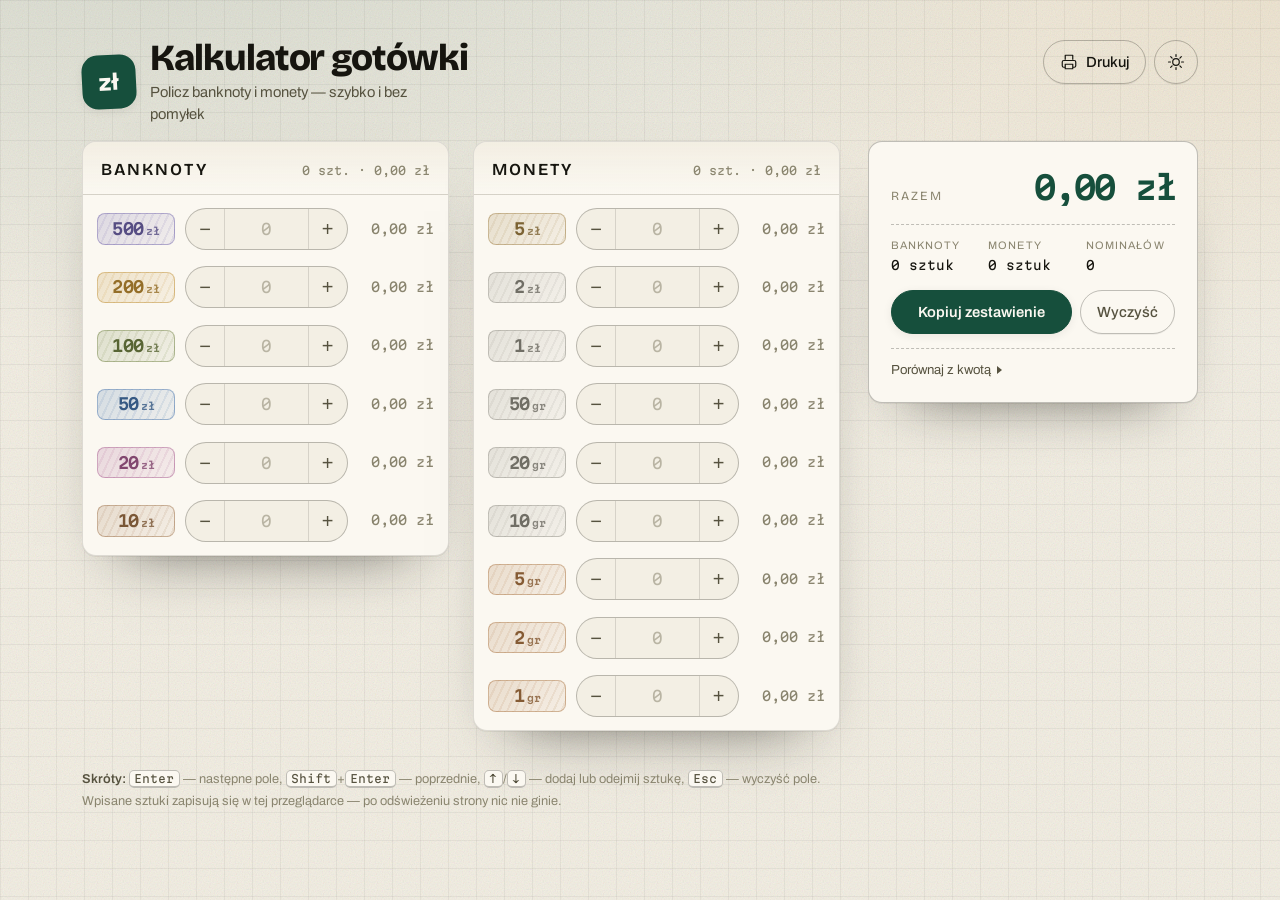
==== commit 5012252f: "Dodaj kalkulator gotówki PLN (liczenie banknotów i monet) Jednostronicowa, statyczna strona po polsk" ====
--- a/index.html
+++ b/index.html
@@ -1,48 +1,133 @@
 <!doctype html>
-<html lang="ru">
+<html lang="pl" data-motyw="jasny">
 <head>
-  <meta charset="utf-8">
-  <meta name="viewport" content="width=device-width, initial-scale=1, viewport-fit=cover">
-  <title>Калькулятор</title>
-  <link rel="stylesheet" href="styles.css">
+<meta charset="utf-8">
+<meta name="viewport" content="width=device-width, initial-scale=1, viewport-fit=cover">
+<title>Kalkulator gotówki — szybkie liczenie banknotów i monet (PLN)</title>
+<meta name="description" content="Darmowy kalkulator gotówki w złotówkach. Wpisz liczbę banknotów i monet, a sumę policzymy natychmiast. Działa na telefonie, zapamiętuje wpisane sztuki.">
+<meta name="color-scheme" content="light dark">
+<meta name="theme-color" content="#f3efe4" media="(prefers-color-scheme: light)">
+<meta name="theme-color" content="#131210" media="(prefers-color-scheme: dark)">
+<link rel="icon" href="data:image/svg+xml,%3Csvg xmlns='http://www.w3.org/2000/svg' viewBox='0 0 64 64'%3E%3Crect width='64' height='64' rx='14' fill='%23164f3c'/%3E%3Ctext x='32' y='45' font-family='Georgia,serif' font-size='36' font-weight='700' fill='%23f3efe4' text-anchor='middle'%3Ez%C5%82%3C/text%3E%3C/svg%3E">
+<link rel="preconnect" href="https://fonts.googleapis.com">
+<link rel="preconnect" href="https://fonts.gstatic.com" crossorigin>
+<link href="https://fonts.googleapis.com/css2?family=Archivo:wght@400;500;600&family=Bricolage+Grotesque:opsz,wght@12..96,600;12..96,800&family=Martian+Mono:wght@400;600&display=swap" rel="stylesheet">
+<link rel="stylesheet" href="assets/styles.css">
+<script>
+  (function () {
+    try {
+      var z = localStorage.getItem('kasa.motyw');
+      if (z === 'jasny' || z === 'ciemny') { document.documentElement.dataset.motyw = z; return; }
+    } catch (e) {}
+    document.documentElement.dataset.motyw =
+      window.matchMedia('(prefers-color-scheme: dark)').matches ? 'ciemny' : 'jasny';
+  })();
+</script>
 </head>
 <body>
-  <main class="calculator" aria-label="Калькулятор">
-    <div class="display">
-      <div class="display__expression" id="expression" aria-hidden="true"></div>
-      <output class="display__value" id="value" aria-live="polite">0</output>
+<a class="skip-link" href="#kalkulator">Przejdź do kalkulatora</a>
+
+<div class="ziarno" aria-hidden="true"></div>
+
+<div class="wydruk-glowa" aria-hidden="true">
+  <strong>Kalkulator gotówki</strong>
+  <span id="wydruk-data"></span>
+</div>
+
+<header class="pasek">
+  <div class="marka">
+    <span class="marka__znak" aria-hidden="true">zł</span>
+    <div class="marka__tekst">
+      <h1 class="marka__nazwa">Kalkulator gotówki</h1>
+      <p class="marka__opis">Policz banknoty i monety — szybko i bez pomyłek</p>
     </div>
+  </div>
+  <div class="pasek__narzedzia">
+    <button type="button" class="przycisk przycisk--duch" id="btn-drukuj" title="Drukuj zestawienie">
+      <svg viewBox="0 0 24 24" aria-hidden="true" width="18" height="18"><path d="M7 9V3h10v6M7 19H5a2 2 0 0 1-2-2v-5a2 2 0 0 1 2-2h14a2 2 0 0 1 2 2v5a2 2 0 0 1-2 2h-2M7 15h10v6H7z" fill="none" stroke="currentColor" stroke-width="1.6" stroke-linejoin="round"/></svg>
+      <span>Drukuj</span>
+    </button>
+    <button type="button" class="przycisk przycisk--duch przycisk--ikona" id="btn-motyw" aria-label="Przełącz motyw" title="Przełącz motyw jasny / ciemny">
+      <svg class="ikona-slonce" viewBox="0 0 24 24" aria-hidden="true" width="18" height="18"><circle cx="12" cy="12" r="4.4" fill="none" stroke="currentColor" stroke-width="1.6"/><path d="M12 2v2.6M12 19.4V22M2 12h2.6M19.4 12H22M4.9 4.9l1.9 1.9M17.2 17.2l1.9 1.9M19.1 4.9l-1.9 1.9M6.8 17.2l-1.9 1.9" stroke="currentColor" stroke-width="1.6" stroke-linecap="round"/></svg>
+      <svg class="ikona-ksiezyc" viewBox="0 0 24 24" aria-hidden="true" width="18" height="18"><path d="M20 14.2A8.4 8.4 0 0 1 9.8 4 8.4 8.4 0 1 0 20 14.2Z" fill="none" stroke="currentColor" stroke-width="1.6" stroke-linejoin="round"/></svg>
+    </button>
+  </div>
+</header>
 
-    <div class="keys" id="keys">
-      <button type="button" class="key key--fn" data-action="clear" aria-label="Сбросить">AC</button>
-      <button type="button" class="key key--fn" data-action="sign" aria-label="Сменить знак">±</button>
-      <button type="button" class="key key--fn" data-action="percent" aria-label="Процент">%</button>
-      <button type="button" class="key key--op" data-action="operator" data-operator="/" aria-label="Разделить">÷</button>
+<noscript>
+  <p class="noscript">Ten kalkulator potrzebuje włączonego JavaScriptu, aby liczyć sumę.</p>
+</noscript>
 
-      <button type="button" class="key" data-action="digit" data-digit="7">7</button>
-      <button type="button" class="key" data-action="digit" data-digit="8">8</button>
-      <button type="button" class="key" data-action="digit" data-digit="9">9</button>
-      <button type="button" class="key key--op" data-action="operator" data-operator="*" aria-label="Умножить">×</button>
+<main id="kalkulator" class="uklad">
+  <div class="arkusze">
+    <section class="arkusz" aria-labelledby="tyt-banknoty">
+      <header class="arkusz__glowa">
+        <h2 id="tyt-banknoty" class="arkusz__tytul">Banknoty</h2>
+        <p class="arkusz__meta" id="meta-banknoty">0 szt. · 0,00 zł</p>
+      </header>
+      <ol class="wiersze" id="lista-banknoty"></ol>
+    </section>
 
-      <button type="button" class="key" data-action="digit" data-digit="4">4</button>
-      <button type="button" class="key" data-action="digit" data-digit="5">5</button>
-      <button type="button" class="key" data-action="digit" data-digit="6">6</button>
-      <button type="button" class="key key--op" data-action="operator" data-operator="-" aria-label="Вычесть">−</button>
+    <section class="arkusz" aria-labelledby="tyt-monety">
+      <header class="arkusz__glowa">
+        <h2 id="tyt-monety" class="arkusz__tytul">Monety</h2>
+        <p class="arkusz__meta" id="meta-monety">0 szt. · 0,00 zł</p>
+      </header>
+      <ol class="wiersze" id="lista-monety"></ol>
+    </section>
+  </div>
 
-      <button type="button" class="key" data-action="digit" data-digit="1">1</button>
-      <button type="button" class="key" data-action="digit" data-digit="2">2</button>
-      <button type="button" class="key" data-action="digit" data-digit="3">3</button>
-      <button type="button" class="key key--op" data-action="operator" data-operator="+" aria-label="Сложить">+</button>
+  <aside class="podsumowanie" aria-label="Podsumowanie">
+    <div class="podsumowanie__karta">
+      <div class="podsumowanie__glowa">
+        <p class="podsumowanie__etykieta">Razem</p>
+        <p class="podsumowanie__suma" id="suma" aria-live="polite">0,00 zł</p>
+      </div>
 
-      <button type="button" class="key key--fn" data-action="backspace" aria-label="Удалить символ">⌫</button>
-      <button type="button" class="key" data-action="digit" data-digit="0">0</button>
-      <button type="button" class="key" data-action="digit" data-digit="." aria-label="Запятая">.</button>
-      <button type="button" class="key key--op" data-action="equals" aria-label="Равно">=</button>
+      <dl class="statystyki">
+        <div class="statystyki__poz">
+          <dt>Banknoty</dt>
+          <dd id="stat-banknoty">0 szt.</dd>
+        </div>
+        <div class="statystyki__poz">
+          <dt>Monety</dt>
+          <dd id="stat-monety">0 szt.</dd>
+        </div>
+        <div class="statystyki__poz">
+          <dt>Nominałów</dt>
+          <dd id="stat-nominaly">0</dd>
+        </div>
+      </dl>
+
+      <div class="podsumowanie__akcje">
+        <button type="button" class="przycisk przycisk--glowny" id="btn-kopiuj">Kopiuj zestawienie</button>
+        <button type="button" class="przycisk przycisk--cichy" id="btn-wyczysc">Wyczyść</button>
+      </div>
+
+      <details class="porownanie" id="porownanie">
+        <summary>Porównaj z kwotą <span class="porownanie__znacznik" aria-hidden="true"></span></summary>
+        <div class="porownanie__tresc">
+          <label class="pole">
+            <span class="pole__etykieta">Kwota oczekiwana</span>
+            <input type="text" id="oczekiwana" class="pole__input" inputmode="decimal" autocomplete="off" placeholder="np. 1500,00">
+          </label>
+          <p class="porownanie__wynik" id="roznica">Wpisz kwotę, aby zobaczyć różnicę.</p>
+        </div>
+      </details>
     </div>
+  </aside>
+</main>
 
-    <p class="hint">Работает и с клавиатуры: цифры, <kbd>+</kbd> <kbd>-</kbd> <kbd>*</kbd> <kbd>/</kbd>, <kbd>Enter</kbd>, <kbd>Backspace</kbd>, <kbd>Esc</kbd></p>
-  </main>
+<footer class="stopka">
+  <p class="wskazowka">
+    <strong>Skróty:</strong> <kbd>Enter</kbd> — następne pole, <kbd>Shift</kbd>+<kbd>Enter</kbd> — poprzednie,
+    <kbd>↑</kbd>/<kbd>↓</kbd> — dodaj lub odejmij sztukę, <kbd>Esc</kbd> — wyczyść pole.
+  </p>
+  <p class="stopka__nota">Wpisane sztuki zapisują się w tej przeglądarce — po odświeżeniu strony nic nie ginie.</p>
+</footer>
 
-  <script src="calculator.js"></script>
+<div class="komunikat" id="komunikat" role="status" aria-live="polite"></div>
+
+<script src="assets/app.js"></script>
 </body>
 </html>
--- a/assets/styles.css
+++ b/assets/styles.css
@@ -0,0 +1,592 @@
+/* =========================================================
+   Kalkulator gotówki (PLN) — arkusz kasowy
+   Motyw jasny: papier kasowy. Motyw ciemny: nocna zmiana.
+   ========================================================= */
+
+:root {
+  --papier: #f3efe4;
+  --papier-2: #fbf8f1;
+  --papier-3: #ece6d7;
+  --atrament: #16150f;
+  --atrament-2: #56523f;
+  --atrament-3: #8a856f;
+  --linia: rgba(22, 21, 15, .13);
+  --linia-mocna: rgba(22, 21, 15, .26);
+  --zielen: #164f3c;
+  --zielen-jasna: #2a7d5f;
+  --czerwien: #a3301f;
+  --cien-s: 0 1px 0 rgba(22, 21, 15, .05);
+  --cien-m: 0 2px 10px rgba(22, 21, 15, .07), 0 18px 40px -28px rgba(22, 21, 15, .5);
+  --cien-l: 0 1px 0 rgba(22, 21, 15, .06), 0 30px 60px -40px rgba(22, 21, 15, .7);
+  --promien: 14px;
+  --promien-s: 10px;
+  --siatka: rgba(22, 21, 15, .05);
+
+  --font-display: "Bricolage Grotesque", "Trebuchet MS", Georgia, serif;
+  --font-ui: "Archivo", "Segoe UI", Helvetica, Arial, sans-serif;
+  --font-cyfry: "Martian Mono", "SF Mono", ui-monospace, "Cascadia Mono", Consolas, monospace;
+}
+
+html[data-motyw="ciemny"] {
+  --papier: #131210;
+  --papier-2: #1c1a17;
+  --papier-3: #232019;
+  --atrament: #f4f0e4;
+  --atrament-2: #b8b2a0;
+  --atrament-3: #87816e;
+  --linia: rgba(244, 240, 228, .13);
+  --linia-mocna: rgba(244, 240, 228, .3);
+  --zielen: #7ad3a8;
+  --zielen-jasna: #a8e6c6;
+  --czerwien: #ff8a6b;
+  --cien-s: 0 1px 0 rgba(0, 0, 0, .4);
+  --cien-m: 0 2px 10px rgba(0, 0, 0, .45), 0 18px 40px -28px #000;
+  --cien-l: 0 1px 0 rgba(0, 0, 0, .5), 0 30px 60px -40px #000;
+  --siatka: rgba(244, 240, 228, .045);
+}
+
+* { box-sizing: border-box; }
+
+html { -webkit-text-size-adjust: 100%; }
+
+body {
+  margin: 0;
+  min-height: 100svh;
+  font-family: var(--font-ui);
+  font-size: 16px;
+  line-height: 1.45;
+  color: var(--atrament);
+  background-color: var(--papier);
+  /* gilosz: cienka siatka rachunkowa + delikatna poświata */
+  background-image:
+    radial-gradient(120% 80% at 12% -10%, color-mix(in oklab, var(--zielen) 12%, transparent), transparent 60%),
+    radial-gradient(90% 70% at 100% 0%, color-mix(in oklab, #c08a2e 10%, transparent), transparent 55%),
+    repeating-linear-gradient(to bottom, var(--siatka) 0 1px, transparent 1px 28px),
+    repeating-linear-gradient(to right, var(--siatka) 0 1px, transparent 1px 28px);
+  background-attachment: fixed;
+  -webkit-font-smoothing: antialiased;
+}
+
+.ziarno {
+  position: fixed;
+  inset: 0;
+  pointer-events: none;
+  z-index: 0;
+  opacity: .35;
+  mix-blend-mode: multiply;
+  background-image: url("data:image/svg+xml,%3Csvg xmlns='http://www.w3.org/2000/svg' width='140' height='140'%3E%3Cfilter id='n'%3E%3CfeTurbulence type='fractalNoise' baseFrequency='.85' numOctaves='3'/%3E%3C/filter%3E%3Crect width='140' height='140' filter='url(%23n)' opacity='.5'/%3E%3C/svg%3E");
+}
+html[data-motyw="ciemny"] .ziarno { mix-blend-mode: screen; opacity: .1; }
+
+.skip-link {
+  position: absolute;
+  left: -9999px;
+  top: 0;
+  z-index: 100;
+  background: var(--zielen);
+  color: var(--papier-2);
+  padding: .6rem 1rem;
+  border-radius: 0 0 var(--promien-s) 0;
+}
+.skip-link:focus { left: 0; }
+
+/* ---------- pasek górny ---------- */
+
+.pasek {
+  position: relative;
+  z-index: 1;
+  display: flex;
+  align-items: flex-start;
+  justify-content: space-between;
+  gap: 1rem;
+  flex-wrap: wrap;
+  max-width: 1180px;
+  margin: 0 auto;
+  padding: clamp(1.25rem, 4vw, 2.5rem) clamp(1rem, 4vw, 2rem) 1rem;
+}
+
+.marka { display: flex; align-items: center; gap: .9rem; }
+
+.marka__znak {
+  display: grid;
+  place-items: center;
+  width: 54px;
+  height: 54px;
+  flex: none;
+  border-radius: 16px;
+  background: var(--zielen);
+  color: var(--papier-2);
+  font-family: var(--font-display);
+  font-weight: 800;
+  font-size: 1.5rem;
+  letter-spacing: -.03em;
+  box-shadow: var(--cien-m);
+  transform: rotate(-3deg);
+}
+html[data-motyw="ciemny"] .marka__znak { color: #10221a; }
+
+.marka__nazwa {
+  margin: 0;
+  font-family: var(--font-display);
+  font-weight: 800;
+  font-size: clamp(1.6rem, 4.6vw, 2.3rem);
+  line-height: 1.02;
+  letter-spacing: -.03em;
+}
+
+.marka__opis {
+  margin: .3rem 0 0;
+  color: var(--atrament-2);
+  font-size: .92rem;
+  max-width: 34ch;
+}
+
+.pasek__narzedzia { display: flex; gap: .5rem; margin-left: auto; }
+
+/* ---------- przyciski ---------- */
+
+.przycisk {
+  display: inline-flex;
+  align-items: center;
+  justify-content: center;
+  gap: .5rem;
+  min-height: 44px;
+  padding: 0 1rem;
+  border: 1px solid var(--linia-mocna);
+  border-radius: 999px;
+  background: var(--papier-2);
+  color: var(--atrament);
+  font-family: var(--font-ui);
+  font-size: .92rem;
+  font-weight: 500;
+  cursor: pointer;
+  box-shadow: var(--cien-s);
+  transition: transform .12s ease, background-color .15s ease, border-color .15s ease, box-shadow .15s ease;
+}
+.przycisk:hover { border-color: var(--atrament-3); }
+.przycisk:active { transform: translateY(1px); }
+.przycisk--duch { background: transparent; }
+.przycisk--ikona { padding: 0; width: 44px; }
+
+.przycisk--glowny {
+  background: var(--zielen);
+  border-color: var(--zielen);
+  color: var(--papier-2);
+  font-weight: 600;
+  box-shadow: var(--cien-m);
+}
+html[data-motyw="ciemny"] .przycisk--glowny { color: #10221a; }
+.przycisk--glowny:hover { background: var(--zielen-jasna); border-color: var(--zielen-jasna); }
+
+.przycisk--cichy { background: transparent; color: var(--atrament-2); }
+.przycisk--cichy:hover { color: var(--czerwien); border-color: var(--czerwien); }
+
+:where(button, input, summary, a):focus-visible {
+  outline: 2px solid var(--zielen-jasna);
+  outline-offset: 2px;
+}
+
+html[data-motyw="ciemny"] .ikona-slonce { display: none; }
+html:not([data-motyw="ciemny"]) .ikona-ksiezyc { display: none; }
+
+.noscript {
+  max-width: 1180px;
+  margin: 0 auto 1rem;
+  padding: .9rem 1.1rem;
+  border: 1px dashed var(--czerwien);
+  border-radius: var(--promien-s);
+  color: var(--czerwien);
+}
+
+/* ---------- układ ---------- */
+
+.uklad {
+  position: relative;
+  z-index: 1;
+  max-width: 1180px;
+  margin: 0 auto;
+  padding: 0 clamp(1rem, 4vw, 2rem) 1rem;
+  display: grid;
+  gap: clamp(1rem, 2.5vw, 1.75rem);
+}
+
+.arkusze { display: grid; gap: clamp(1rem, 2.5vw, 1.5rem); }
+
+@media (min-width: 720px) {
+  .arkusze { grid-template-columns: 1fr 1fr; align-items: start; }
+}
+
+@media (min-width: 1020px) {
+  .uklad { grid-template-columns: minmax(0, 1fr) 330px; align-items: start; }
+}
+
+/* ---------- arkusz ---------- */
+
+.arkusz {
+  background: var(--papier-2);
+  border: 1px solid var(--linia);
+  border-radius: var(--promien);
+  box-shadow: var(--cien-l);
+  overflow: hidden;
+  animation: wjazd .5s cubic-bezier(.2, .7, .3, 1) both;
+}
+.arkusz:nth-of-type(2) { animation-delay: .07s; }
+
+.arkusz__glowa {
+  display: flex;
+  align-items: baseline;
+  justify-content: space-between;
+  gap: .75rem;
+  padding: 1rem 1.15rem .75rem;
+  border-bottom: 1px solid var(--linia);
+  background: linear-gradient(to bottom, color-mix(in oklab, var(--papier-3) 55%, transparent), transparent);
+}
+
+.arkusz__tytul {
+  margin: 0;
+  font-family: var(--font-display);
+  font-size: 1.05rem;
+  font-weight: 600;
+  letter-spacing: .12em;
+  text-transform: uppercase;
+}
+
+.arkusz__meta {
+  margin: 0;
+  font-family: var(--font-cyfry);
+  font-size: .72rem;
+  color: var(--atrament-3);
+  font-variant-numeric: tabular-nums;
+  white-space: nowrap;
+}
+
+.wiersze { list-style: none; margin: 0; padding: .35rem; display: grid; gap: 2px; }
+
+/* ---------- wiersz nominału ---------- */
+
+.wiersz {
+  --kolor: var(--atrament-3);
+  display: grid;
+  grid-template-columns: 78px 1fr auto;
+  align-items: center;
+  gap: .6rem;
+  padding: .45rem .55rem;
+  border-radius: var(--promien-s);
+  transition: background-color .2s ease;
+}
+.wiersz:hover { background: color-mix(in oklab, var(--papier-3) 45%, transparent); }
+.wiersz.jest-aktywny { background: color-mix(in oklab, var(--kolor) 9%, transparent); }
+
+.wiersz__zeton {
+  display: flex;
+  align-items: baseline;
+  justify-content: center;
+  gap: .18em;
+  padding: .42rem .3rem;
+  border-radius: 8px;
+  border: 1px solid color-mix(in oklab, var(--kolor) 45%, transparent);
+  background:
+    linear-gradient(135deg, color-mix(in oklab, var(--kolor) 20%, transparent), color-mix(in oklab, var(--kolor) 7%, transparent)),
+    repeating-linear-gradient(115deg, color-mix(in oklab, var(--kolor) 11%, transparent) 0 2px, transparent 2px 7px);
+  color: color-mix(in oklab, var(--kolor) 78%, var(--atrament));
+  font-family: var(--font-cyfry);
+  font-weight: 600;
+  line-height: 1;
+  user-select: none;
+}
+html[data-motyw="ciemny"] .wiersz__zeton { color: color-mix(in oklab, var(--kolor) 85%, #fff); }
+
+.wiersz__nominal { font-size: 1rem; letter-spacing: -.04em; }
+.wiersz__jednostka { font-size: .62rem; opacity: .8; }
+
+/* stepper */
+
+.krok {
+  display: grid;
+  grid-template-columns: 38px minmax(52px, 1fr) 38px;
+  align-items: center;
+  border: 1px solid var(--linia-mocna);
+  border-radius: 999px;
+  background: var(--papier);
+  overflow: hidden;
+  max-width: 190px;
+}
+
+.krok__btn {
+  appearance: none;
+  border: 0;
+  background: transparent;
+  color: var(--atrament-2);
+  font-size: 1.25rem;
+  line-height: 1;
+  height: 40px;
+  cursor: pointer;
+  transition: background-color .15s ease, color .15s ease;
+}
+.krok__btn:hover { background: color-mix(in oklab, var(--kolor) 18%, transparent); color: var(--atrament); }
+.krok__btn:active { background: color-mix(in oklab, var(--kolor) 30%, transparent); }
+
+.krok__input {
+  appearance: none;
+  border: 0;
+  border-inline: 1px solid var(--linia);
+  background: transparent;
+  height: 40px;
+  width: 100%;
+  min-width: 0;
+  text-align: center;
+  color: var(--atrament);
+  font-family: var(--font-cyfry);
+  font-size: .95rem;
+  font-variant-numeric: tabular-nums;
+}
+.krok__input::placeholder { color: var(--atrament-3); opacity: .55; }
+.krok__input:focus { outline: none; background: color-mix(in oklab, var(--kolor) 12%, transparent); }
+
+.wiersz__wartosc {
+  font-family: var(--font-cyfry);
+  font-size: .82rem;
+  font-variant-numeric: tabular-nums;
+  text-align: right;
+  min-width: 8.5ch;
+  color: var(--atrament-3);
+  transition: color .2s ease;
+}
+.wiersz.jest-aktywny .wiersz__wartosc { color: var(--atrament); }
+
+/* ---------- podsumowanie ---------- */
+
+.podsumowanie { position: sticky; bottom: 0; z-index: 5; }
+
+.podsumowanie__karta {
+  border: 1px solid var(--linia-mocna);
+  border-radius: var(--promien);
+  background: var(--papier-2);
+  box-shadow: var(--cien-l);
+  padding: 1.05rem 1.15rem 1.15rem;
+  backdrop-filter: blur(8px);
+}
+
+.podsumowanie__glowa {
+  display: flex;
+  align-items: baseline;
+  justify-content: space-between;
+  gap: .75rem;
+  flex-wrap: wrap;
+  padding-bottom: .85rem;
+  border-bottom: 1px dashed var(--linia-mocna);
+}
+
+.podsumowanie__etykieta {
+  margin: 0;
+  font-family: var(--font-display);
+  font-size: .78rem;
+  letter-spacing: .18em;
+  text-transform: uppercase;
+  color: var(--atrament-3);
+}
+
+.podsumowanie__suma {
+  margin: 0;
+  font-family: var(--font-cyfry);
+  font-weight: 600;
+  font-size: clamp(1.45rem, 5.5vw, 2rem);
+  letter-spacing: -.055em;
+  font-variant-numeric: tabular-nums;
+  color: var(--zielen);
+  transition: transform .18s cubic-bezier(.2, .8, .3, 1);
+}
+.podsumowanie__suma.drgnij { transform: scale(1.045); }
+
+.statystyki {
+  margin: .85rem 0 0;
+  display: grid;
+  grid-template-columns: repeat(3, 1fr);
+  gap: .5rem;
+}
+.statystyki__poz { display: grid; gap: .1rem; }
+.statystyki dt { font-size: .68rem; letter-spacing: .1em; text-transform: uppercase; color: var(--atrament-3); }
+.statystyki dd {
+  margin: 0;
+  font-family: var(--font-cyfry);
+  font-size: .78rem;
+  font-variant-numeric: tabular-nums;
+}
+
+.podsumowanie__akcje { display: grid; grid-template-columns: 1fr auto; gap: .5rem; margin-top: 1rem; }
+
+/* porównanie */
+
+.porownanie { margin-top: .9rem; border-top: 1px dashed var(--linia-mocna); padding-top: .7rem; }
+.porownanie > summary {
+  cursor: pointer;
+  list-style: none;
+  font-size: .82rem;
+  color: var(--atrament-2);
+  display: flex;
+  align-items: center;
+  gap: .4rem;
+}
+.porownanie > summary::-webkit-details-marker { display: none; }
+.porownanie__znacznik {
+  width: 0; height: 0;
+  border-left: 5px solid currentColor;
+  border-block: 4px solid transparent;
+  transition: transform .18s ease;
+}
+.porownanie[open] .porownanie__znacznik { transform: rotate(90deg); }
+.porownanie__tresc { margin-top: .7rem; display: grid; gap: .6rem; }
+
+.pole { display: grid; gap: .3rem; }
+.pole__etykieta { font-size: .68rem; letter-spacing: .1em; text-transform: uppercase; color: var(--atrament-3); }
+.pole__input {
+  height: 42px;
+  padding: 0 .75rem;
+  border: 1px solid var(--linia-mocna);
+  border-radius: var(--promien-s);
+  background: var(--papier);
+  color: var(--atrament);
+  font-family: var(--font-cyfry);
+  font-size: .9rem;
+  font-variant-numeric: tabular-nums;
+  width: 100%;
+}
+.pole__input:focus { outline: 2px solid var(--zielen-jasna); outline-offset: 1px; }
+
+.porownanie__wynik {
+  margin: 0;
+  font-size: .82rem;
+  color: var(--atrament-3);
+  font-family: var(--font-cyfry);
+  font-variant-numeric: tabular-nums;
+  line-height: 1.5;
+}
+.porownanie__wynik[data-stan="nadwyzka"] { color: var(--zielen); }
+.porownanie__wynik[data-stan="niedobor"] { color: var(--czerwien); }
+.porownanie__wynik[data-stan="zgoda"] { color: var(--zielen); font-weight: 600; }
+
+@media (min-width: 1020px) {
+  .podsumowanie { position: sticky; top: 1.5rem; bottom: auto; }
+  .podsumowanie__karta { padding: 1.35rem 1.35rem 1.4rem; }
+}
+
+@media (max-width: 1019px) {
+  /* Pasek sumy przykleja się do dołu ekranu — trzymamy go niskim,
+     żeby zostawić jak najwięcej miejsca na wiersze nominałów. */
+  html { scroll-padding-bottom: 15rem; }
+
+  .podsumowanie__karta {
+    border-radius: var(--promien) var(--promien) 0 0;
+    background: color-mix(in oklab, var(--papier-2) 93%, transparent);
+    padding: .7rem .9rem max(.8rem, env(safe-area-inset-bottom));
+  }
+  .podsumowanie__glowa { padding-bottom: .55rem; }
+  .statystyki { margin-top: .55rem; gap: .35rem; }
+  .statystyki dt { font-size: .62rem; }
+  .statystyki dd { font-size: .72rem; }
+  .podsumowanie__akcje { margin-top: .6rem; }
+  .podsumowanie__akcje .przycisk { min-height: 42px; }
+  .porownanie { margin-top: .6rem; padding-top: .5rem; }
+}
+
+/* ---------- stopka i komunikat ---------- */
+
+.stopka {
+  position: relative;
+  z-index: 1;
+  max-width: 1180px;
+  margin: 0 auto;
+  padding: 1.25rem clamp(1rem, 4vw, 2rem) 3rem;
+  color: var(--atrament-3);
+  font-size: .8rem;
+}
+.stopka p { margin: .2rem 0; }
+.wskazowka strong { color: var(--atrament-2); font-weight: 600; }
+
+kbd {
+  font-family: var(--font-cyfry);
+  font-size: .7rem;
+  padding: .1em .4em;
+  border: 1px solid var(--linia-mocna);
+  border-bottom-width: 2px;
+  border-radius: 5px;
+  background: var(--papier-2);
+  color: var(--atrament-2);
+}
+
+.komunikat {
+  position: fixed;
+  left: 50%;
+  bottom: 1.25rem;
+  transform: translate(-50%, 200%);
+  z-index: 50;
+  display: flex;
+  align-items: center;
+  gap: .75rem;
+  padding: .7rem .8rem .7rem 1.1rem;
+  border-radius: 999px;
+  background: var(--atrament);
+  color: var(--papier);
+  font-size: .85rem;
+  box-shadow: var(--cien-l);
+  transition: transform .28s cubic-bezier(.2, .8, .3, 1);
+  max-width: calc(100vw - 2rem);
+}
+.komunikat.widoczny { transform: translate(-50%, 0); }
+.komunikat button {
+  appearance: none;
+  border: 1px solid color-mix(in oklab, var(--papier) 45%, transparent);
+  background: transparent;
+  color: inherit;
+  border-radius: 999px;
+  padding: .25rem .8rem;
+  font-family: var(--font-ui);
+  font-size: .8rem;
+  cursor: pointer;
+}
+.komunikat button:hover { background: color-mix(in oklab, var(--papier) 18%, transparent); }
+
+@keyframes wjazd {
+  from { opacity: 0; transform: translateY(14px); }
+  to { opacity: 1; transform: none; }
+}
+
+@media (prefers-reduced-motion: reduce) {
+  *, *::before, *::after {
+    animation-duration: .01ms !important;
+    animation-iteration-count: 1 !important;
+    transition-duration: .01ms !important;
+  }
+}
+
+/* ---------- wydruk ---------- */
+
+.wydruk-glowa { display: none; }
+
+@media print {
+  body { background: #fff; color: #000; }
+  .ziarno, .pasek__narzedzia, .podsumowanie__akcje, .stopka, .komunikat, .skip-link, .porownanie > summary { display: none !important; }
+  .wydruk-glowa {
+    display: flex;
+    justify-content: space-between;
+    font-family: var(--font-ui);
+    border-bottom: 1px solid #000;
+    padding-bottom: .4rem;
+    margin-bottom: 1rem;
+  }
+  .uklad { display: block; padding: 0; }
+  .arkusze { display: block; }
+  /* na kartce liczy się tylko to, co faktycznie policzono */
+  .wiersz:not(.jest-aktywny) { display: none; }
+  .arkusz:not(:has(.jest-aktywny)) { display: none; }
+  .wiersz { grid-template-columns: 68px 54px 1fr; gap: .4rem; padding: .3rem .5rem; }
+  .wiersz.jest-aktywny { background: none; }
+  .wiersze { gap: 0; }
+  .wiersz + .wiersz { border-top: 1px dotted #bbb; }
+  .arkusz, .podsumowanie__karta { box-shadow: none; border-color: #999; break-inside: avoid; margin-bottom: 1rem; }
+  .podsumowanie { position: static; }
+  .porownanie[open] .porownanie__tresc { display: block; }
+  .krok__btn { display: none; }
+  .krok { border: 0; background: none; max-width: none; grid-template-columns: auto; }
+  .krok__input { border: 0; text-align: left; height: auto; padding: 0; }
+}
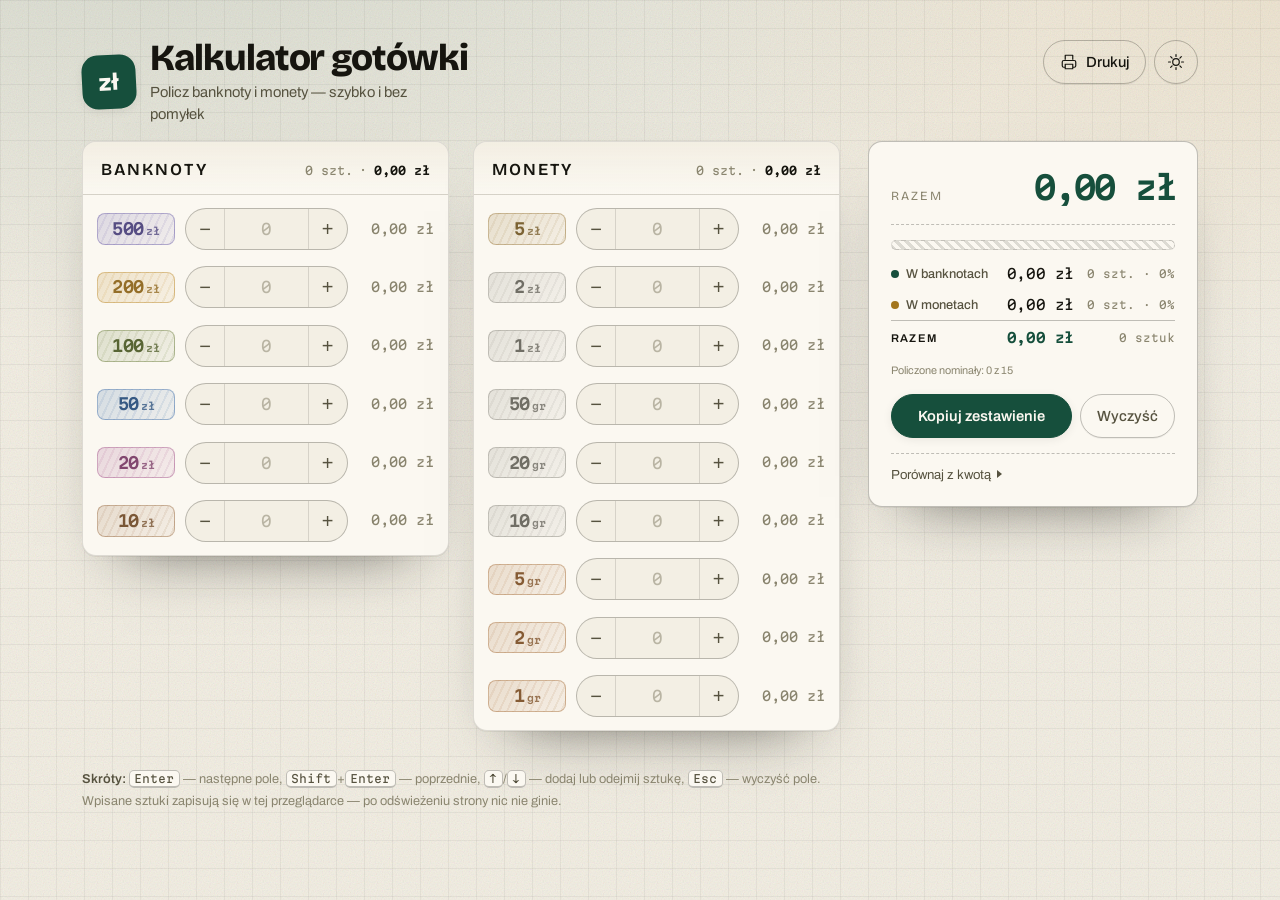
==== commit 69e390b5: "Pokaż rozbicie kwoty na banknoty i monety Do tej pory kwoty grup ginęły w drobnym szarym tekście nag" ====
--- a/index.html
+++ b/index.html
@@ -63,7 +63,7 @@
     <section class="arkusz" aria-labelledby="tyt-banknoty">
       <header class="arkusz__glowa">
         <h2 id="tyt-banknoty" class="arkusz__tytul">Banknoty</h2>
-        <p class="arkusz__meta" id="meta-banknoty">0 szt. · 0,00 zł</p>
+        <p class="arkusz__meta"><span class="arkusz__szt" id="szt-banknoty">0 szt.</span><span class="arkusz__kropka" aria-hidden="true">·</span><span class="arkusz__kwota" id="meta-banknoty">0,00 zł</span></p>
       </header>
       <ol class="wiersze" id="lista-banknoty"></ol>
     </section>
@@ -71,7 +71,7 @@
     <section class="arkusz" aria-labelledby="tyt-monety">
       <header class="arkusz__glowa">
         <h2 id="tyt-monety" class="arkusz__tytul">Monety</h2>
-        <p class="arkusz__meta" id="meta-monety">0 szt. · 0,00 zł</p>
+        <p class="arkusz__meta"><span class="arkusz__szt" id="szt-monety">0 szt.</span><span class="arkusz__kropka" aria-hidden="true">·</span><span class="arkusz__kwota" id="meta-monety">0,00 zł</span></p>
       </header>
       <ol class="wiersze" id="lista-monety"></ol>
     </section>
@@ -84,20 +84,35 @@
         <p class="podsumowanie__suma" id="suma" aria-live="polite">0,00 zł</p>
       </div>
 
-      <dl class="statystyki">
-        <div class="statystyki__poz">
-          <dt>Banknoty</dt>
-          <dd id="stat-banknoty">0 szt.</dd>
+      <div class="rozbicie">
+        <div class="rozbicie__pasek" id="pasek" role="img" aria-label="Udział banknotów i monet w sumie">
+          <span class="rozbicie__udzial rozbicie__udzial--banknoty" id="pasek-banknoty"></span>
+          <span class="rozbicie__udzial rozbicie__udzial--monety" id="pasek-monety"></span>
         </div>
-        <div class="statystyki__poz">
-          <dt>Monety</dt>
-          <dd id="stat-monety">0 szt.</dd>
-        </div>
-        <div class="statystyki__poz">
-          <dt>Nominałów</dt>
-          <dd id="stat-nominaly">0</dd>
-        </div>
-      </dl>
+
+        <table class="rozbicie__tabela">
+          <caption class="tylko-dla-czytnika">Ile złotych w banknotach, ile w monetach</caption>
+          <tbody>
+            <tr class="rozbicie__rzad" data-grupa="banknoty">
+              <th scope="row"><span class="kropka" aria-hidden="true"></span>W banknotach</th>
+              <td class="rozbicie__kwota" id="kwota-banknoty">0,00 zł</td>
+              <td class="rozbicie__dodatki" id="dod-banknoty">0 szt.</td>
+            </tr>
+            <tr class="rozbicie__rzad" data-grupa="monety">
+              <th scope="row"><span class="kropka" aria-hidden="true"></span>W monetach</th>
+              <td class="rozbicie__kwota" id="kwota-monety">0,00 zł</td>
+              <td class="rozbicie__dodatki" id="dod-monety">0 szt.</td>
+            </tr>
+            <tr class="rozbicie__rzad rozbicie__rzad--razem">
+              <th scope="row">Razem</th>
+              <td class="rozbicie__kwota" id="kwota-razem">0,00 zł</td>
+              <td class="rozbicie__dodatki" id="dod-razem">0 szt.</td>
+            </tr>
+          </tbody>
+        </table>
+
+        <p class="rozbicie__nota">Policzone nominały: <span id="stat-nominaly">0</span> z 15</p>
+      </div>
 
       <div class="podsumowanie__akcje">
         <button type="button" class="przycisk przycisk--glowny" id="btn-kopiuj">Kopiuj zestawienie</button>
--- a/assets/styles.css
+++ b/assets/styles.css
@@ -14,6 +14,7 @@
   --linia-mocna: rgba(22, 21, 15, .26);
   --zielen: #164f3c;
   --zielen-jasna: #2a7d5f;
+  --zloto: #a3761d;
   --czerwien: #a3301f;
   --cien-s: 0 1px 0 rgba(22, 21, 15, .05);
   --cien-m: 0 2px 10px rgba(22, 21, 15, .07), 0 18px 40px -28px rgba(22, 21, 15, .5);
@@ -38,6 +39,7 @@
   --linia-mocna: rgba(244, 240, 228, .3);
   --zielen: #7ad3a8;
   --zielen-jasna: #a8e6c6;
+  --zloto: #e0b866;
   --czerwien: #ff8a6b;
   --cien-s: 0 1px 0 rgba(0, 0, 0, .4);
   --cien-m: 0 2px 10px rgba(0, 0, 0, .45), 0 18px 40px -28px #000;
@@ -253,12 +255,16 @@
 
 .arkusz__meta {
   margin: 0;
+  display: flex;
+  align-items: baseline;
+  gap: .4rem;
   font-family: var(--font-cyfry);
   font-size: .72rem;
-  color: var(--atrament-3);
   font-variant-numeric: tabular-nums;
   white-space: nowrap;
 }
+.arkusz__szt, .arkusz__kropka { color: var(--atrament-3); }
+.arkusz__kwota { font-weight: 600; color: var(--atrament); }
 
 .wiersze { list-style: none; margin: 0; padding: .35rem; display: grid; gap: 2px; }
 
@@ -398,20 +404,97 @@
 }
 .podsumowanie__suma.drgnij { transform: scale(1.045); }
 
-.statystyki {
-  margin: .85rem 0 0;
-  display: grid;
-  grid-template-columns: repeat(3, 1fr);
-  gap: .5rem;
-}
-.statystyki__poz { display: grid; gap: .1rem; }
-.statystyki dt { font-size: .68rem; letter-spacing: .1em; text-transform: uppercase; color: var(--atrament-3); }
-.statystyki dd {
-  margin: 0;
-  font-family: var(--font-cyfry);
-  font-size: .78rem;
-  font-variant-numeric: tabular-nums;
-}
+/* rozbicie sumy: ile złotych leży w banknotach, a ile w monetach */
+
+.tylko-dla-czytnika {
+  position: absolute;
+  width: 1px; height: 1px;
+  margin: -1px; padding: 0;
+  overflow: hidden;
+  clip-path: inset(50%);
+  white-space: nowrap;
+}
+
+.rozbicie__pasek {
+  display: flex;
+  height: 10px;
+  margin-top: .95rem;
+  border: 1px solid var(--linia);
+  border-radius: 999px;
+  overflow: hidden;
+  background-image: repeating-linear-gradient(45deg, var(--linia) 0 3px, transparent 3px 7px);
+  print-color-adjust: exact;
+  -webkit-print-color-adjust: exact;
+}
+
+.rozbicie__udzial {
+  width: 0;
+  transition: width .35s cubic-bezier(.2, .8, .3, 1);
+  print-color-adjust: exact;
+  -webkit-print-color-adjust: exact;
+}
+.rozbicie__udzial--banknoty { background: linear-gradient(90deg, var(--zielen), var(--zielen-jasna)); }
+.rozbicie__udzial--monety { background: linear-gradient(90deg, color-mix(in oklab, var(--zloto) 80%, #fff), var(--zloto)); }
+
+.rozbicie__tabela {
+  width: 100%;
+  margin-top: .55rem;
+  border-collapse: collapse;
+}
+
+.rozbicie__rzad th {
+  text-align: left;
+  font-weight: 500;
+  font-size: .8rem;
+  color: var(--atrament-2);
+  padding: .34rem 0;
+  white-space: nowrap;
+}
+
+.kropka {
+  display: inline-block;
+  width: 8px; height: 8px;
+  margin-right: .45rem;
+  border-radius: 50%;
+  vertical-align: baseline;
+  print-color-adjust: exact;
+  -webkit-print-color-adjust: exact;
+}
+.rozbicie__rzad[data-grupa="banknoty"] .kropka { background: var(--zielen); }
+.rozbicie__rzad[data-grupa="monety"] .kropka { background: var(--zloto); }
+
+.rozbicie__kwota {
+  padding: .34rem .5rem;
+  text-align: right;
+  white-space: nowrap;
+  font-family: var(--font-cyfry);
+  font-size: .86rem;
+  font-variant-numeric: tabular-nums;
+  letter-spacing: -.03em;
+}
+
+.rozbicie__dodatki {
+  padding: .34rem 0;
+  text-align: right;
+  white-space: nowrap;
+  font-family: var(--font-cyfry);
+  font-size: .68rem;
+  color: var(--atrament-3);
+  font-variant-numeric: tabular-nums;
+}
+
+.rozbicie__rzad--razem th,
+.rozbicie__rzad--razem td { border-top: 1px solid var(--linia-mocna); padding-top: .45rem; }
+.rozbicie__rzad--razem th {
+  font-weight: 600;
+  font-size: .7rem;
+  letter-spacing: .12em;
+  text-transform: uppercase;
+  color: var(--atrament);
+}
+.rozbicie__rzad--razem .rozbicie__kwota { font-weight: 600; color: var(--zielen); }
+
+.rozbicie__nota { margin: .55rem 0 0; font-size: .68rem; color: var(--atrament-3); }
 
 .podsumowanie__akcje { display: grid; grid-template-columns: 1fr auto; gap: .5rem; margin-top: 1rem; }
 
@@ -481,9 +564,13 @@
     padding: .7rem .9rem max(.8rem, env(safe-area-inset-bottom));
   }
   .podsumowanie__glowa { padding-bottom: .55rem; }
-  .statystyki { margin-top: .55rem; gap: .35rem; }
-  .statystyki dt { font-size: .62rem; }
-  .statystyki dd { font-size: .72rem; }
+  .podsumowanie__glowa { padding-bottom: .45rem; }
+  .rozbicie__pasek { margin-top: .55rem; height: 8px; }
+  .rozbicie__tabela { margin-top: .35rem; }
+  .rozbicie__rzad th, .rozbicie__kwota, .rozbicie__dodatki { padding-block: .22rem; }
+  /* na telefonie sumę razem pokazuje już wielka liczba u góry karty */
+  .rozbicie__rzad--razem, .rozbicie__nota { display: none; }
+  .porownanie { margin-top: .5rem; padding-top: .45rem; }
   .podsumowanie__akcje { margin-top: .6rem; }
   .podsumowanie__akcje .przycisk { min-height: 42px; }
   .porownanie { margin-top: .6rem; padding-top: .5rem; }
